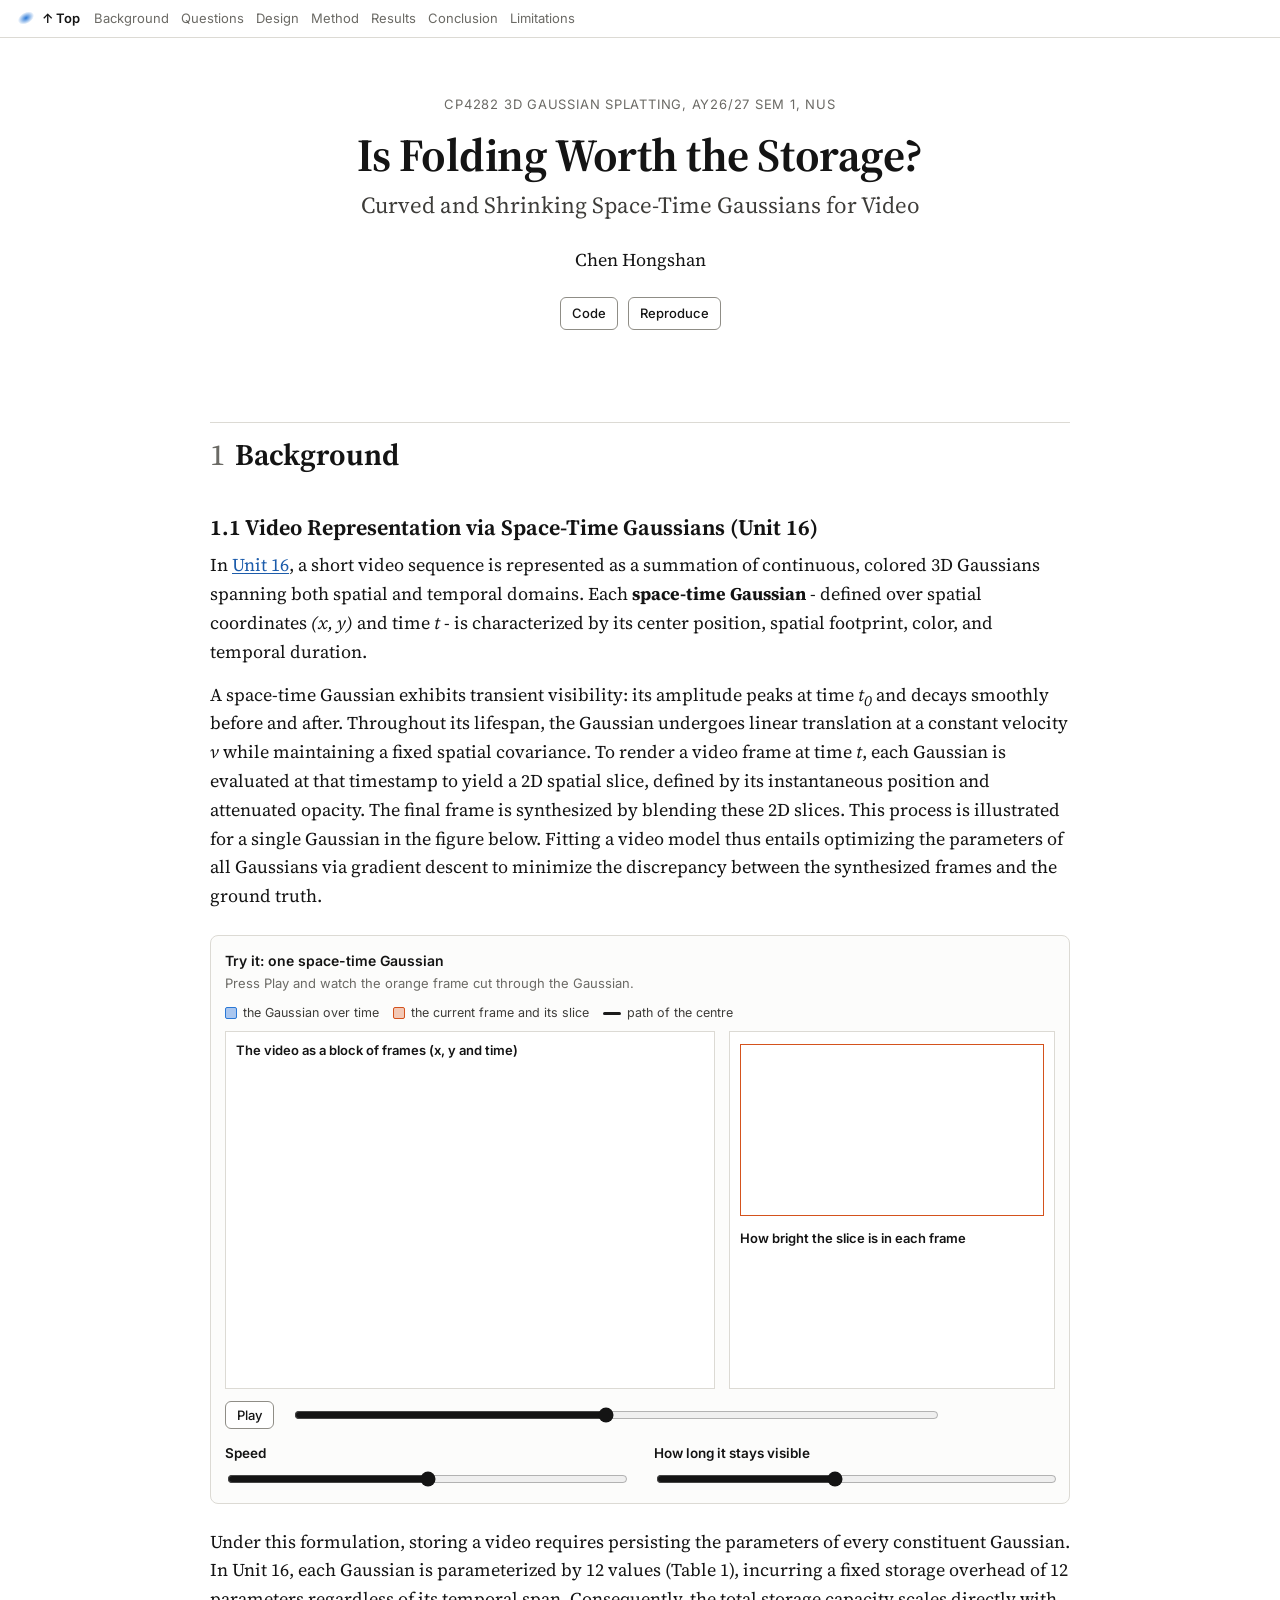
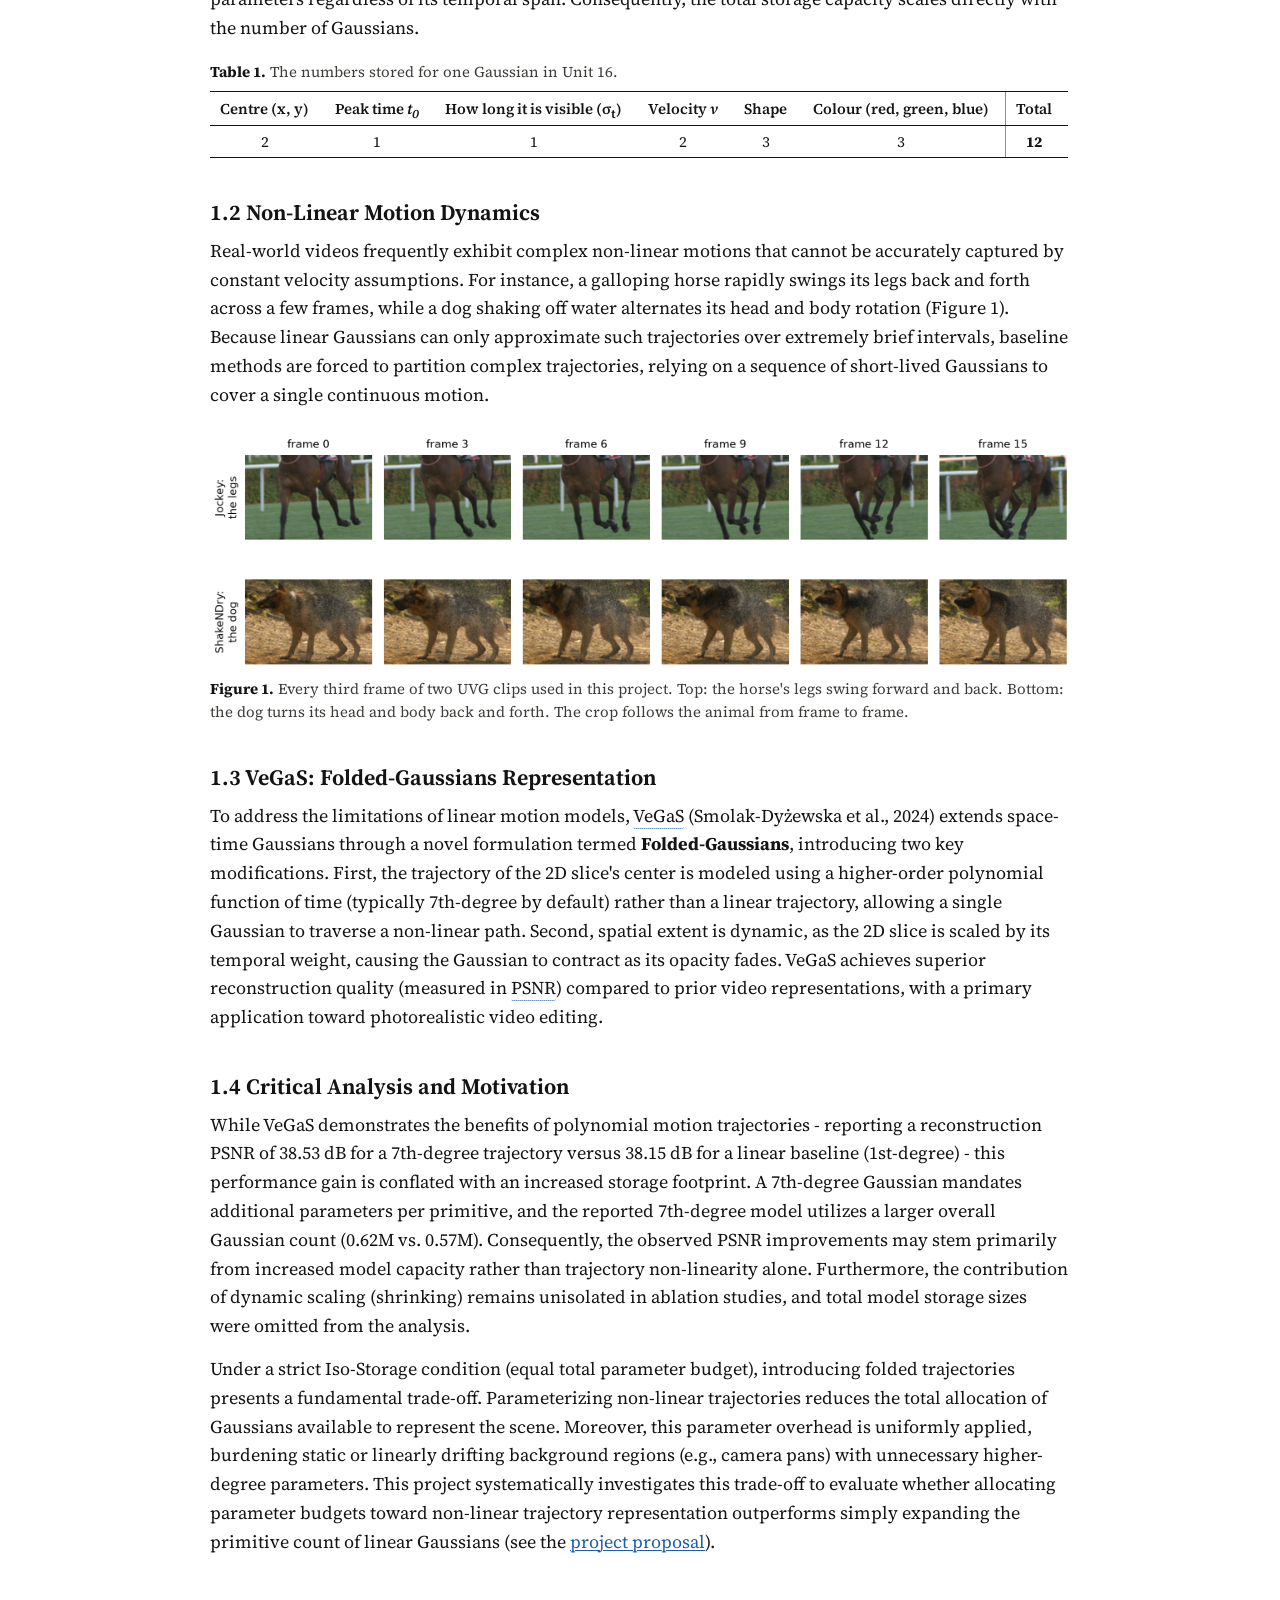
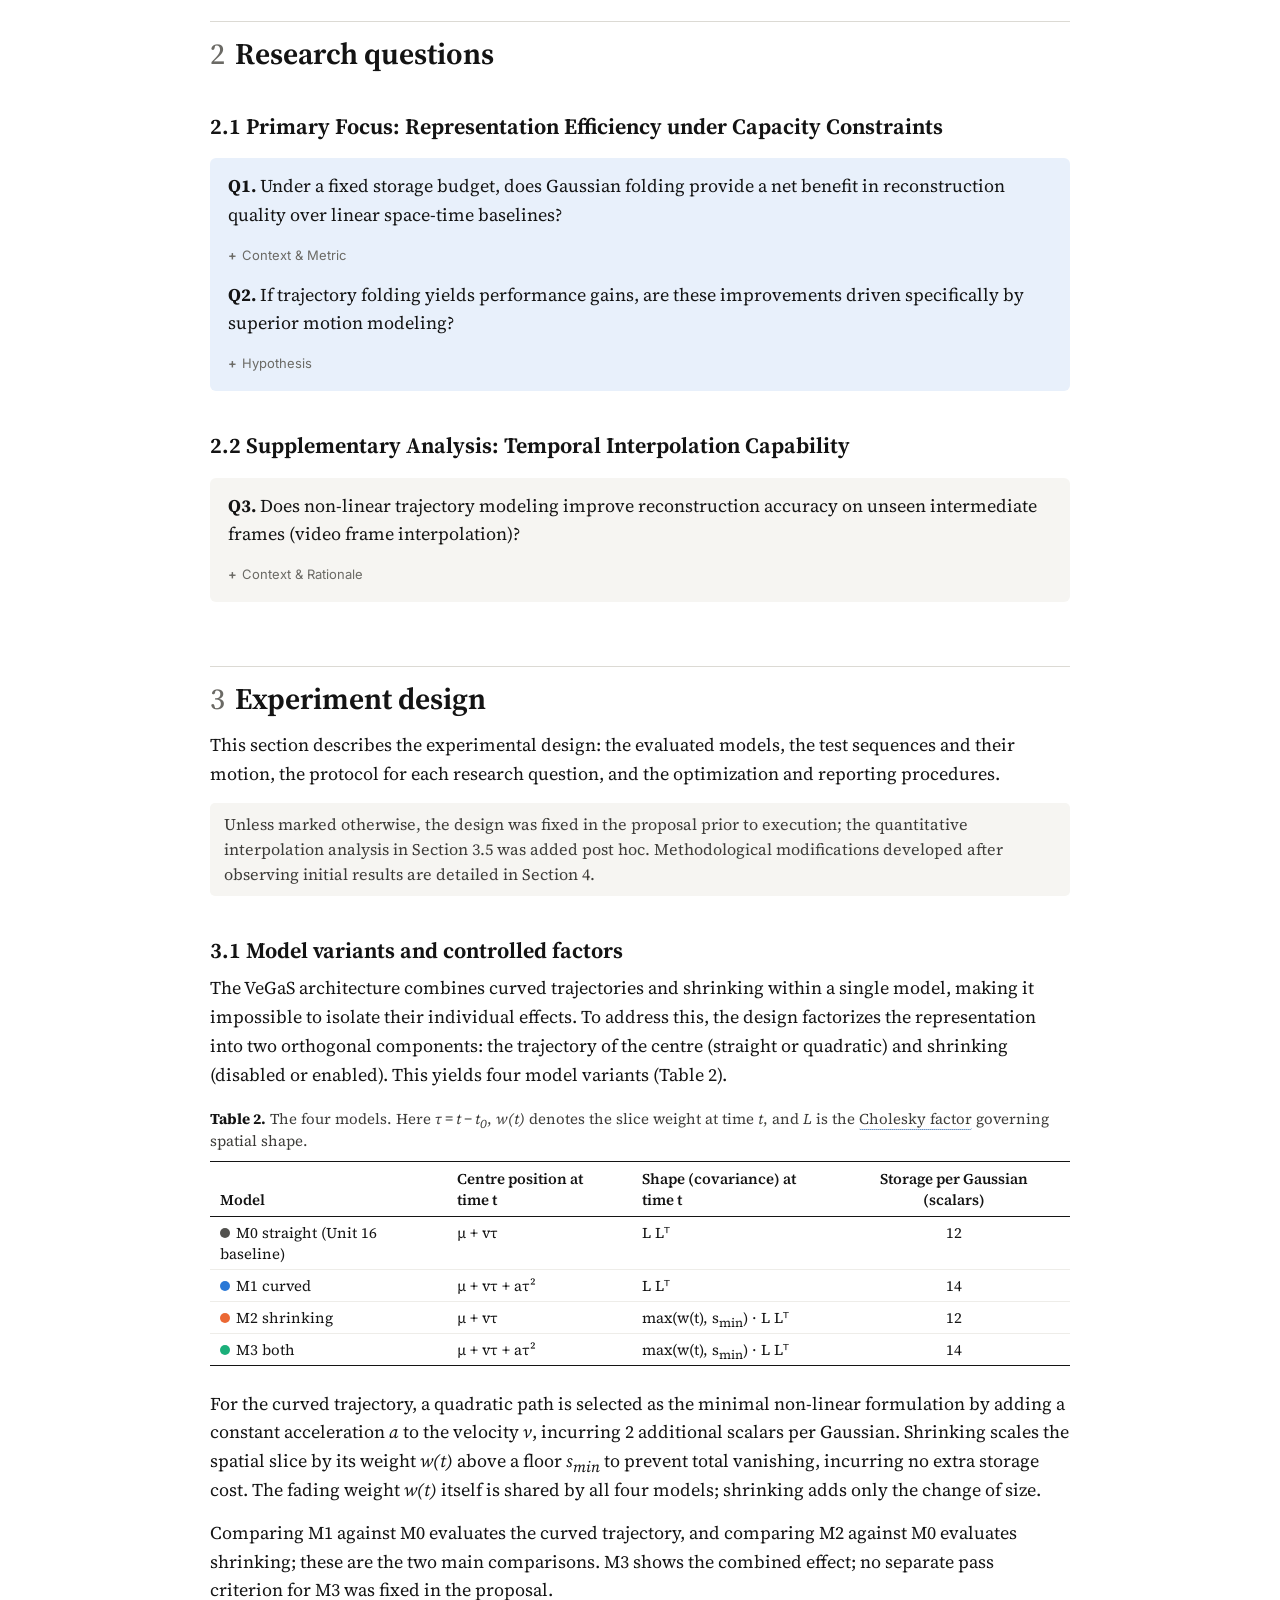
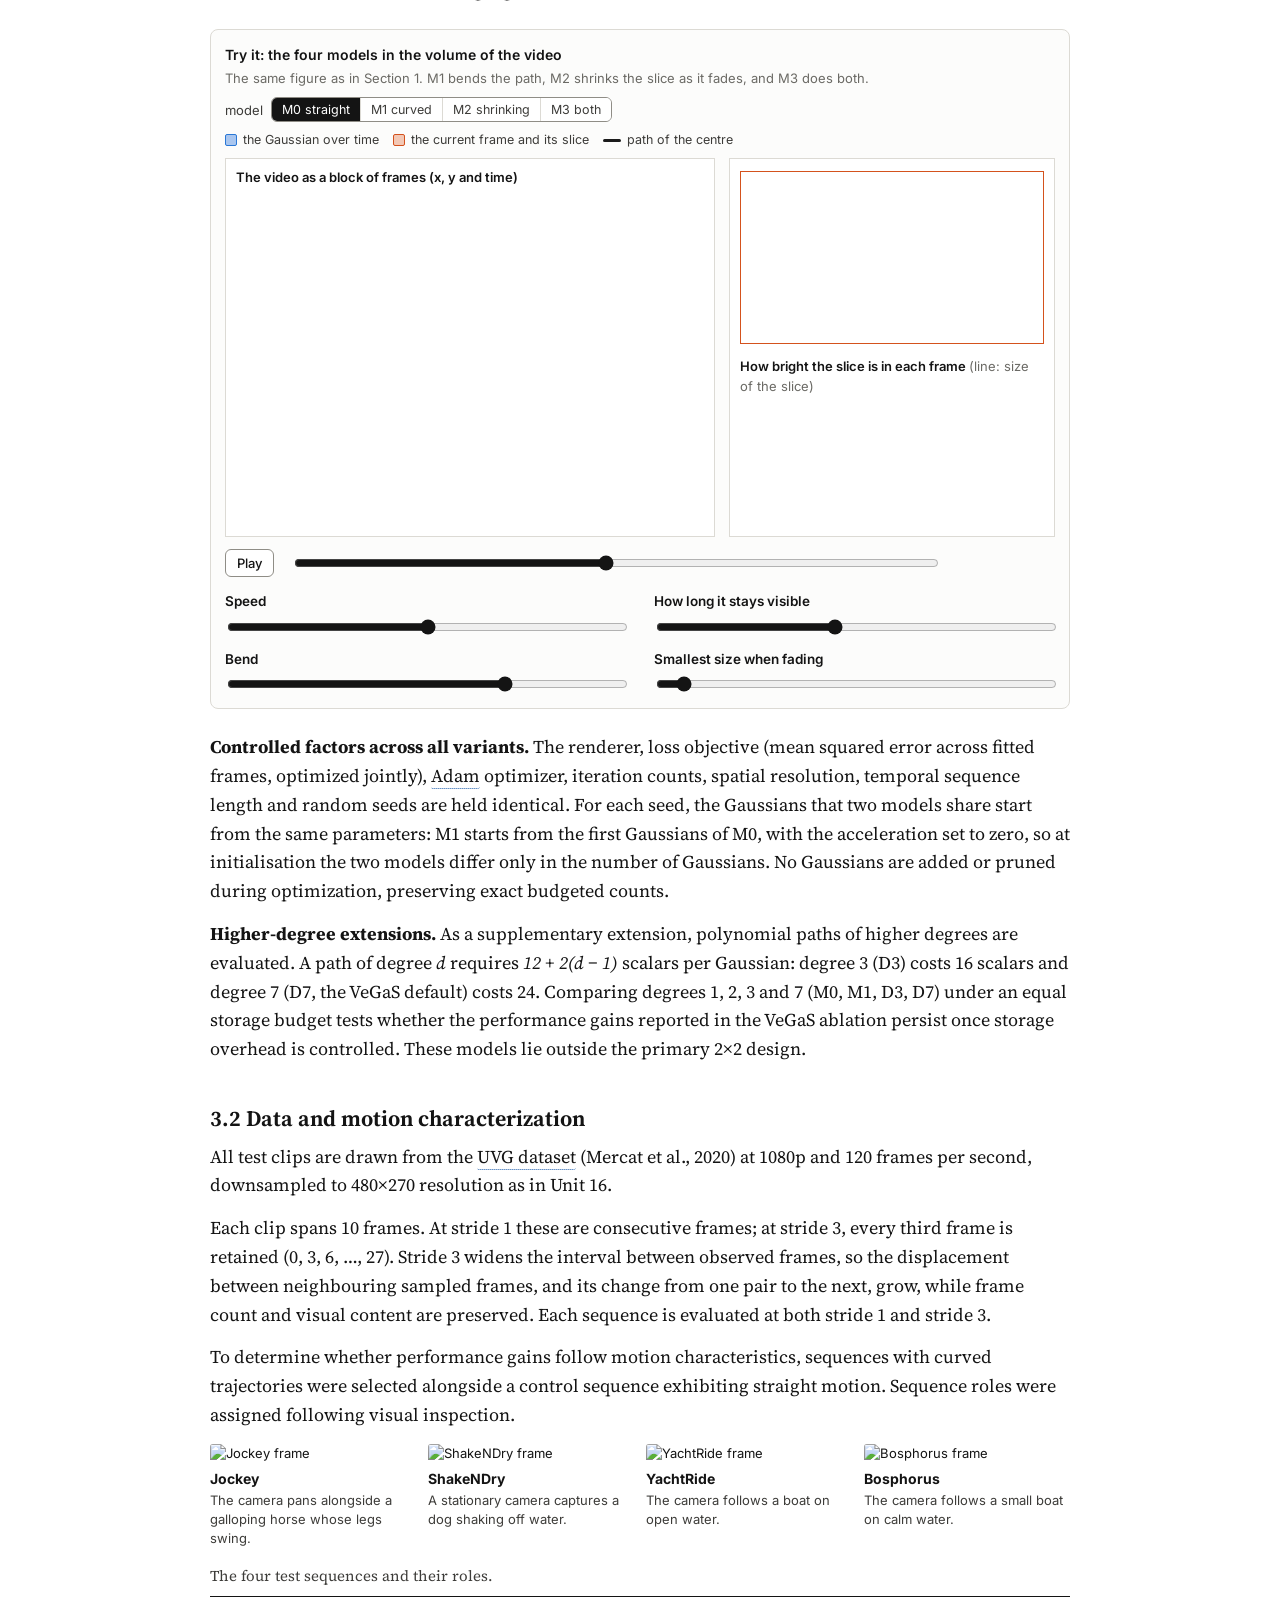
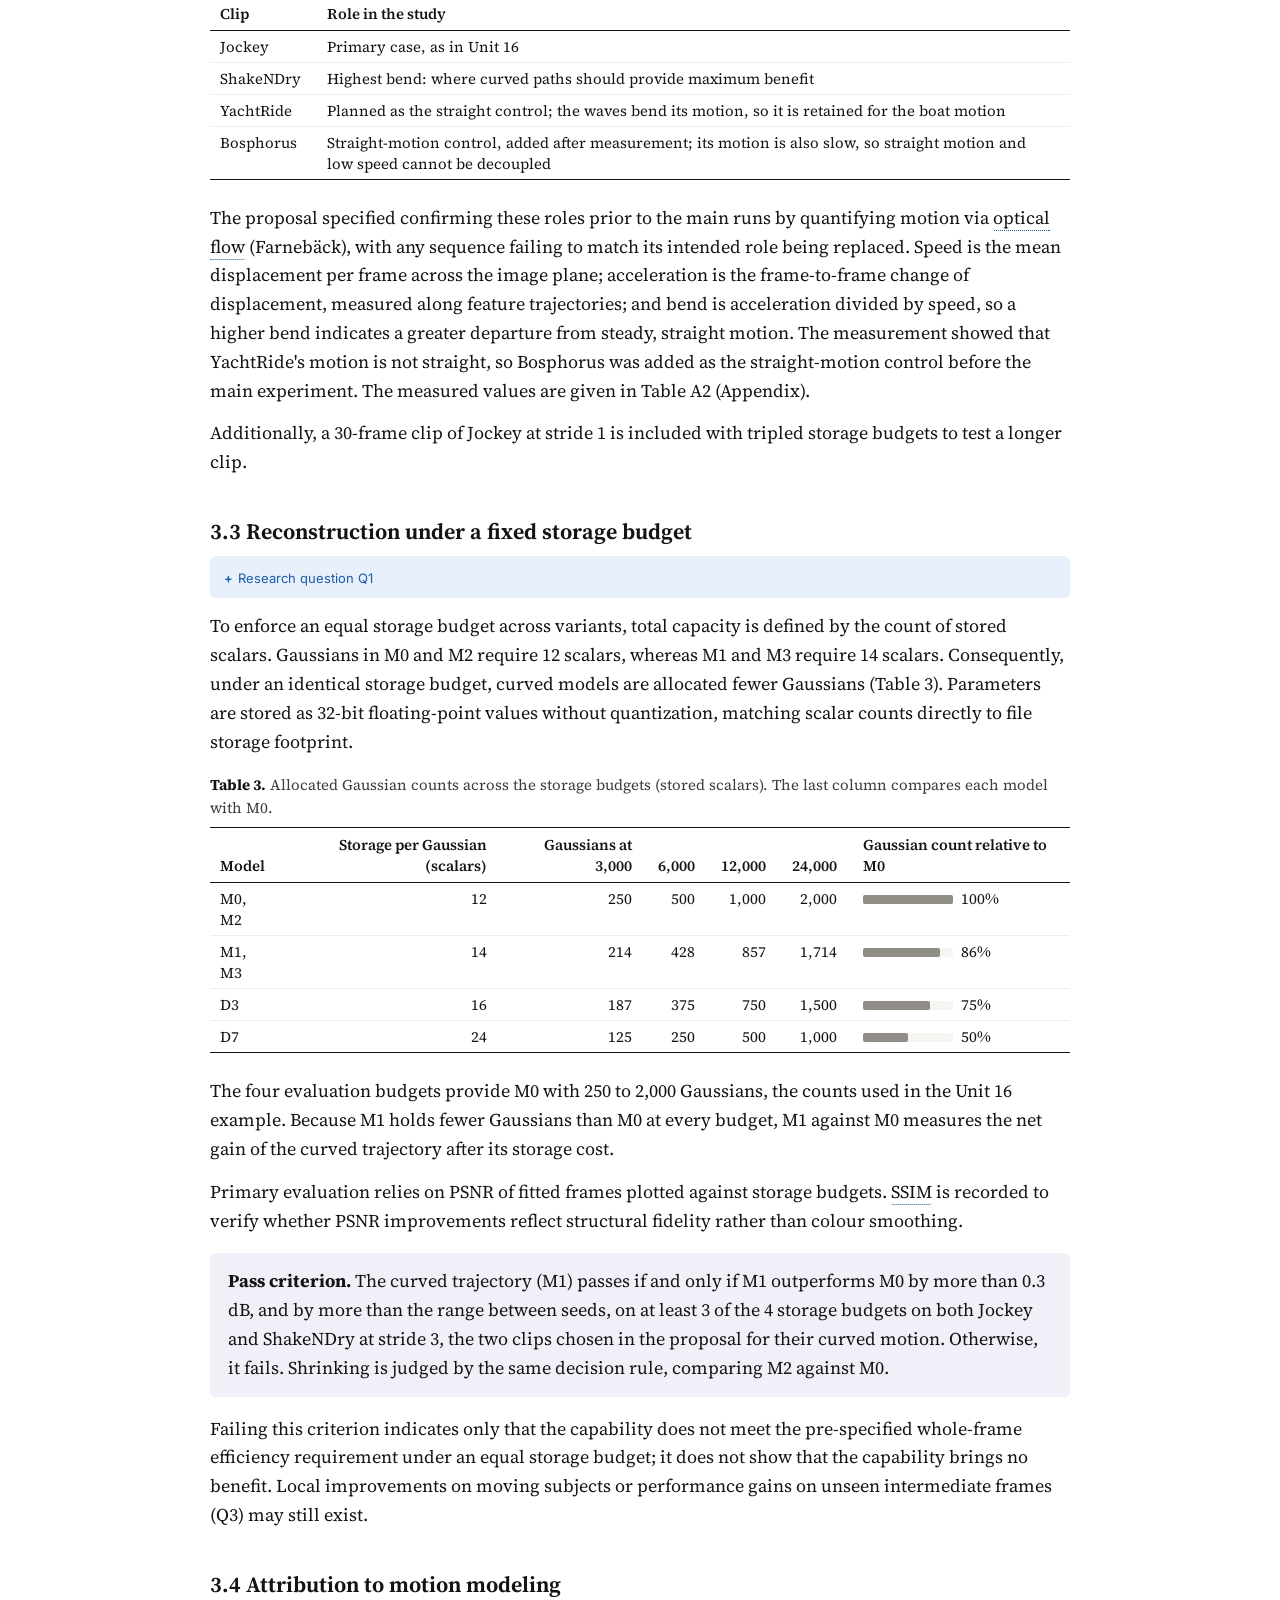
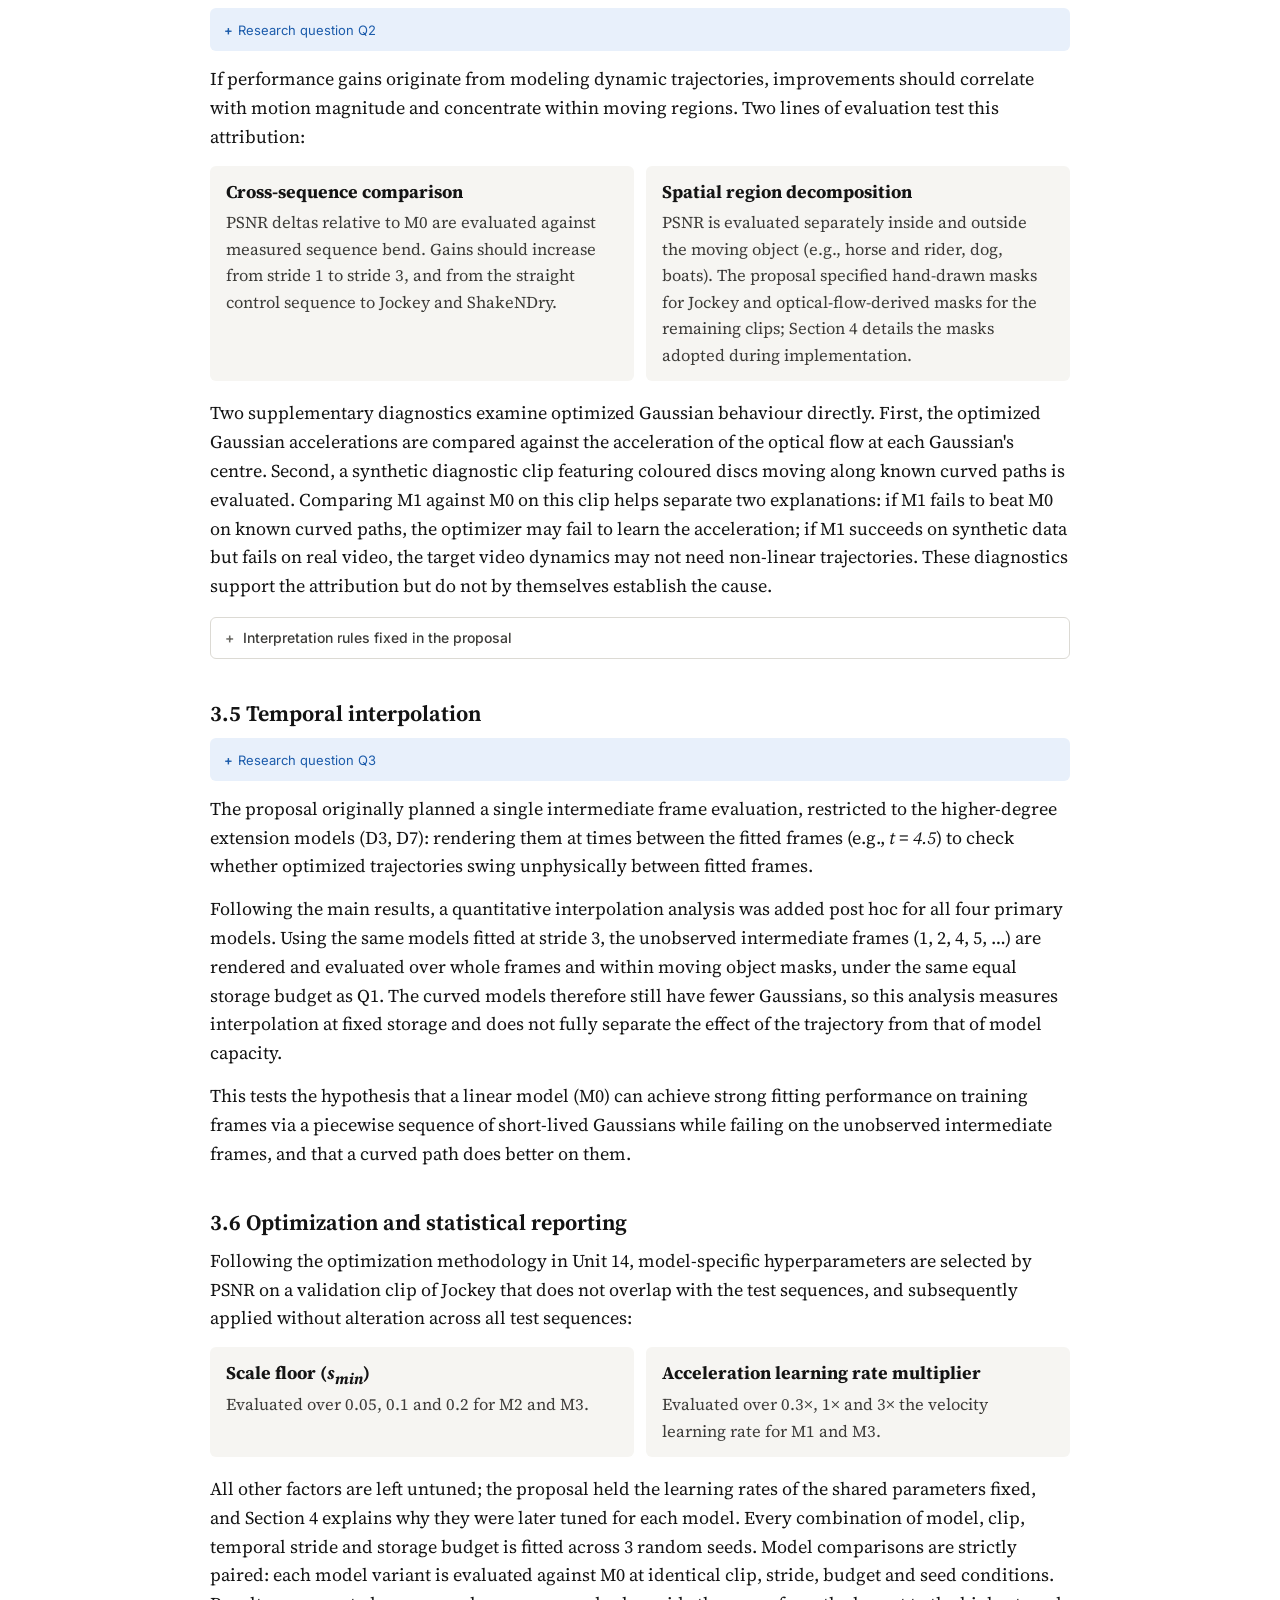
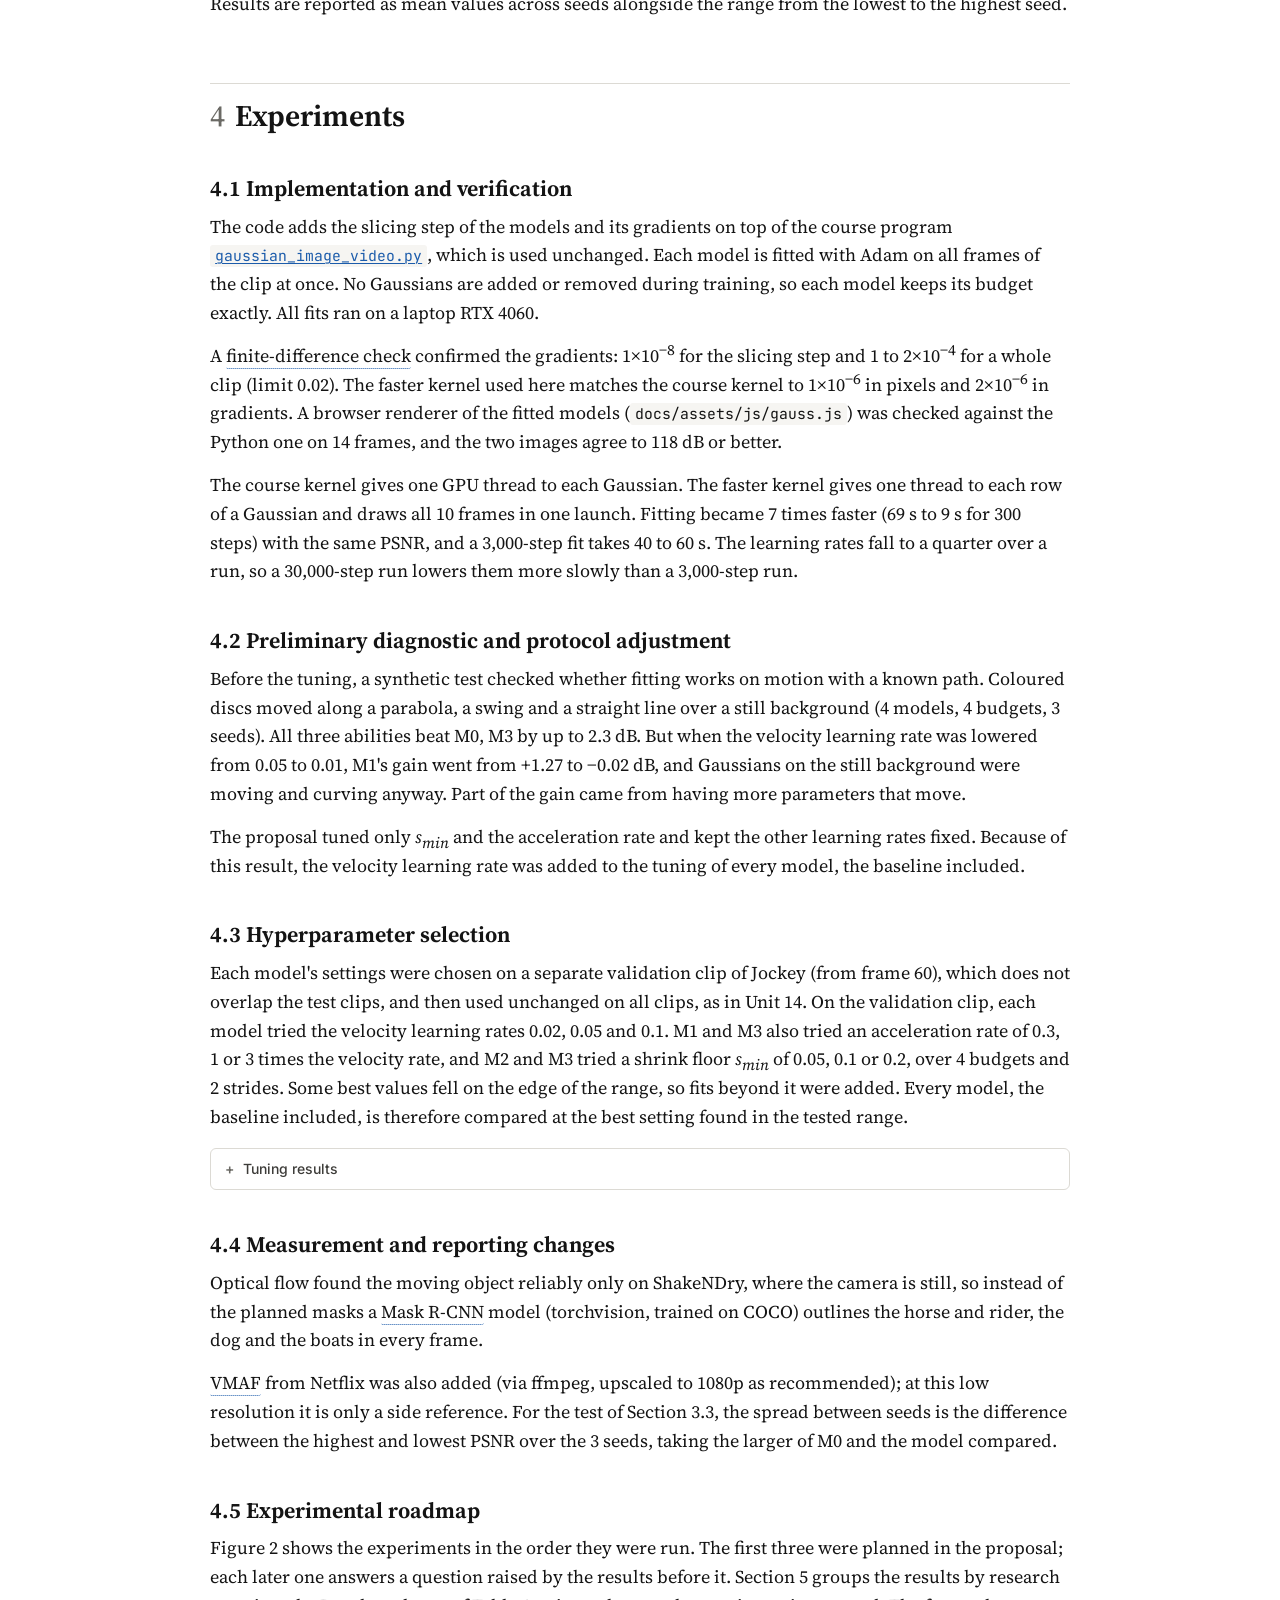
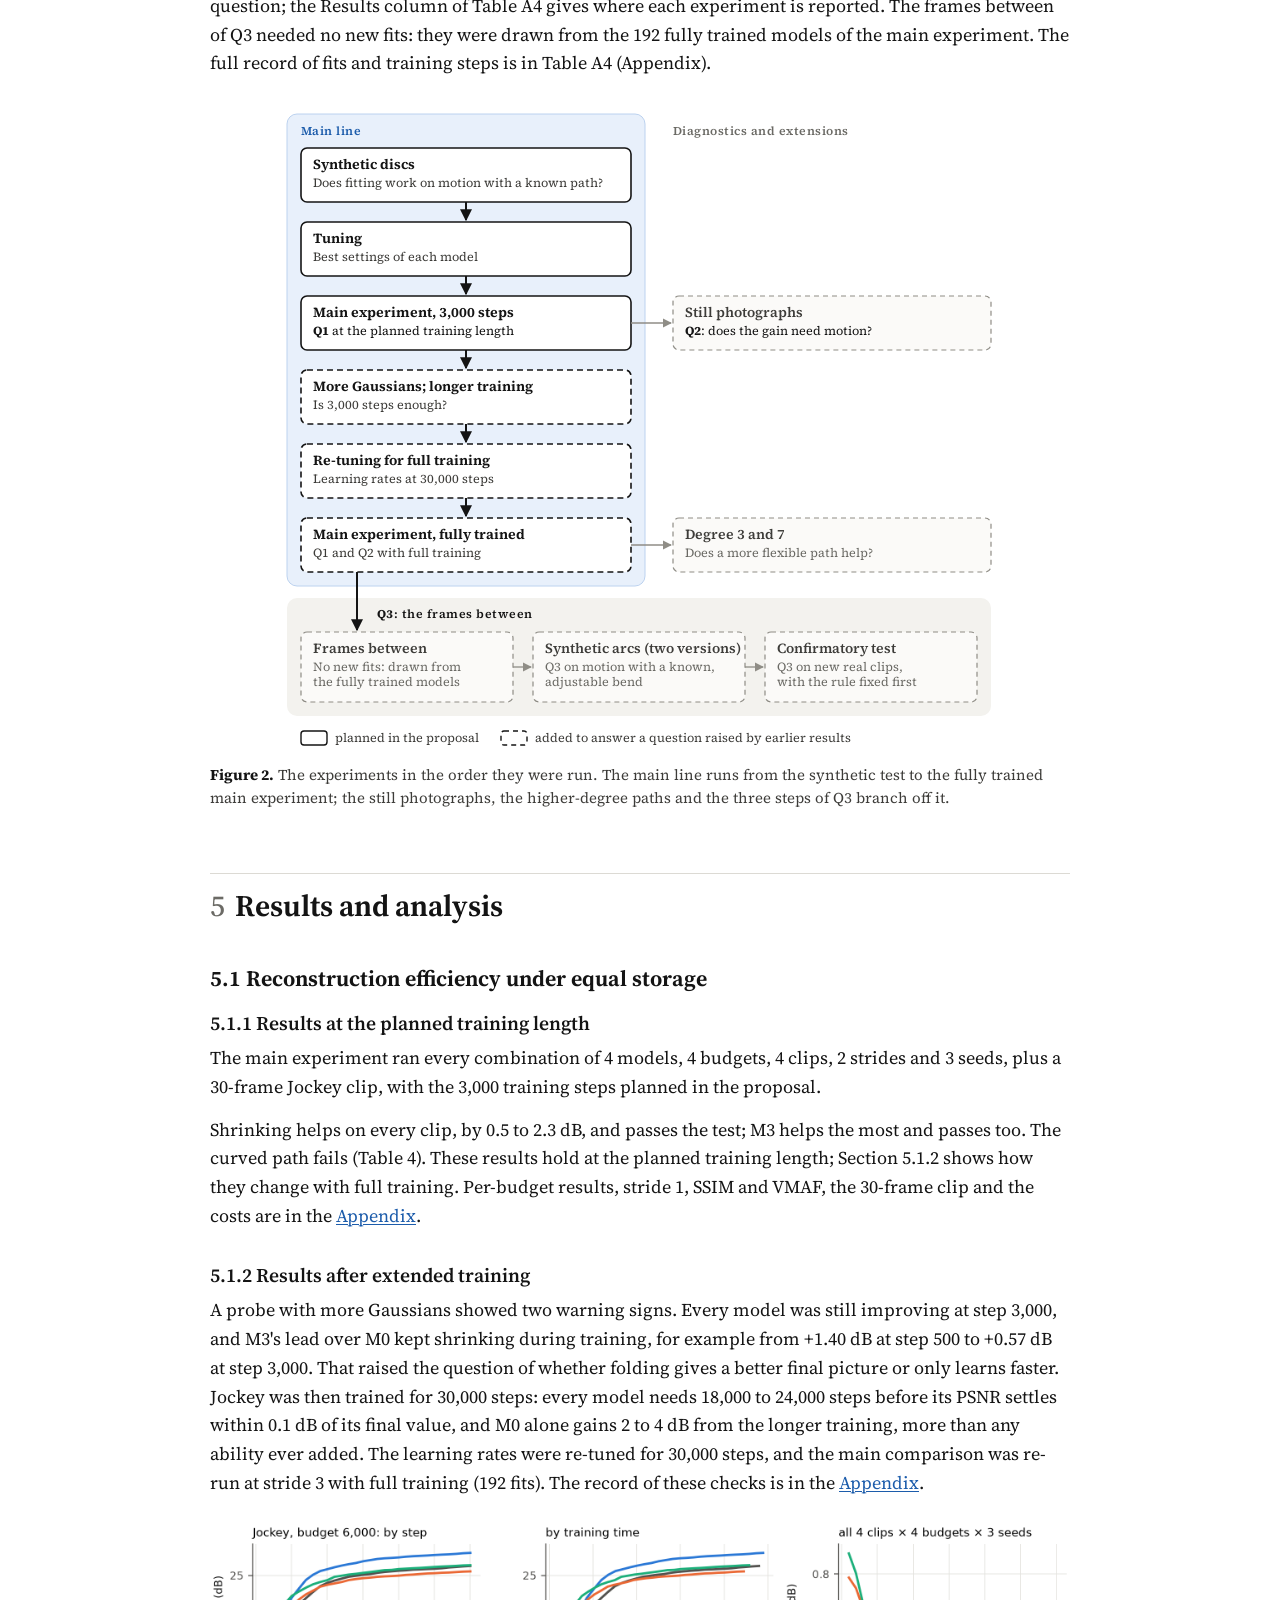
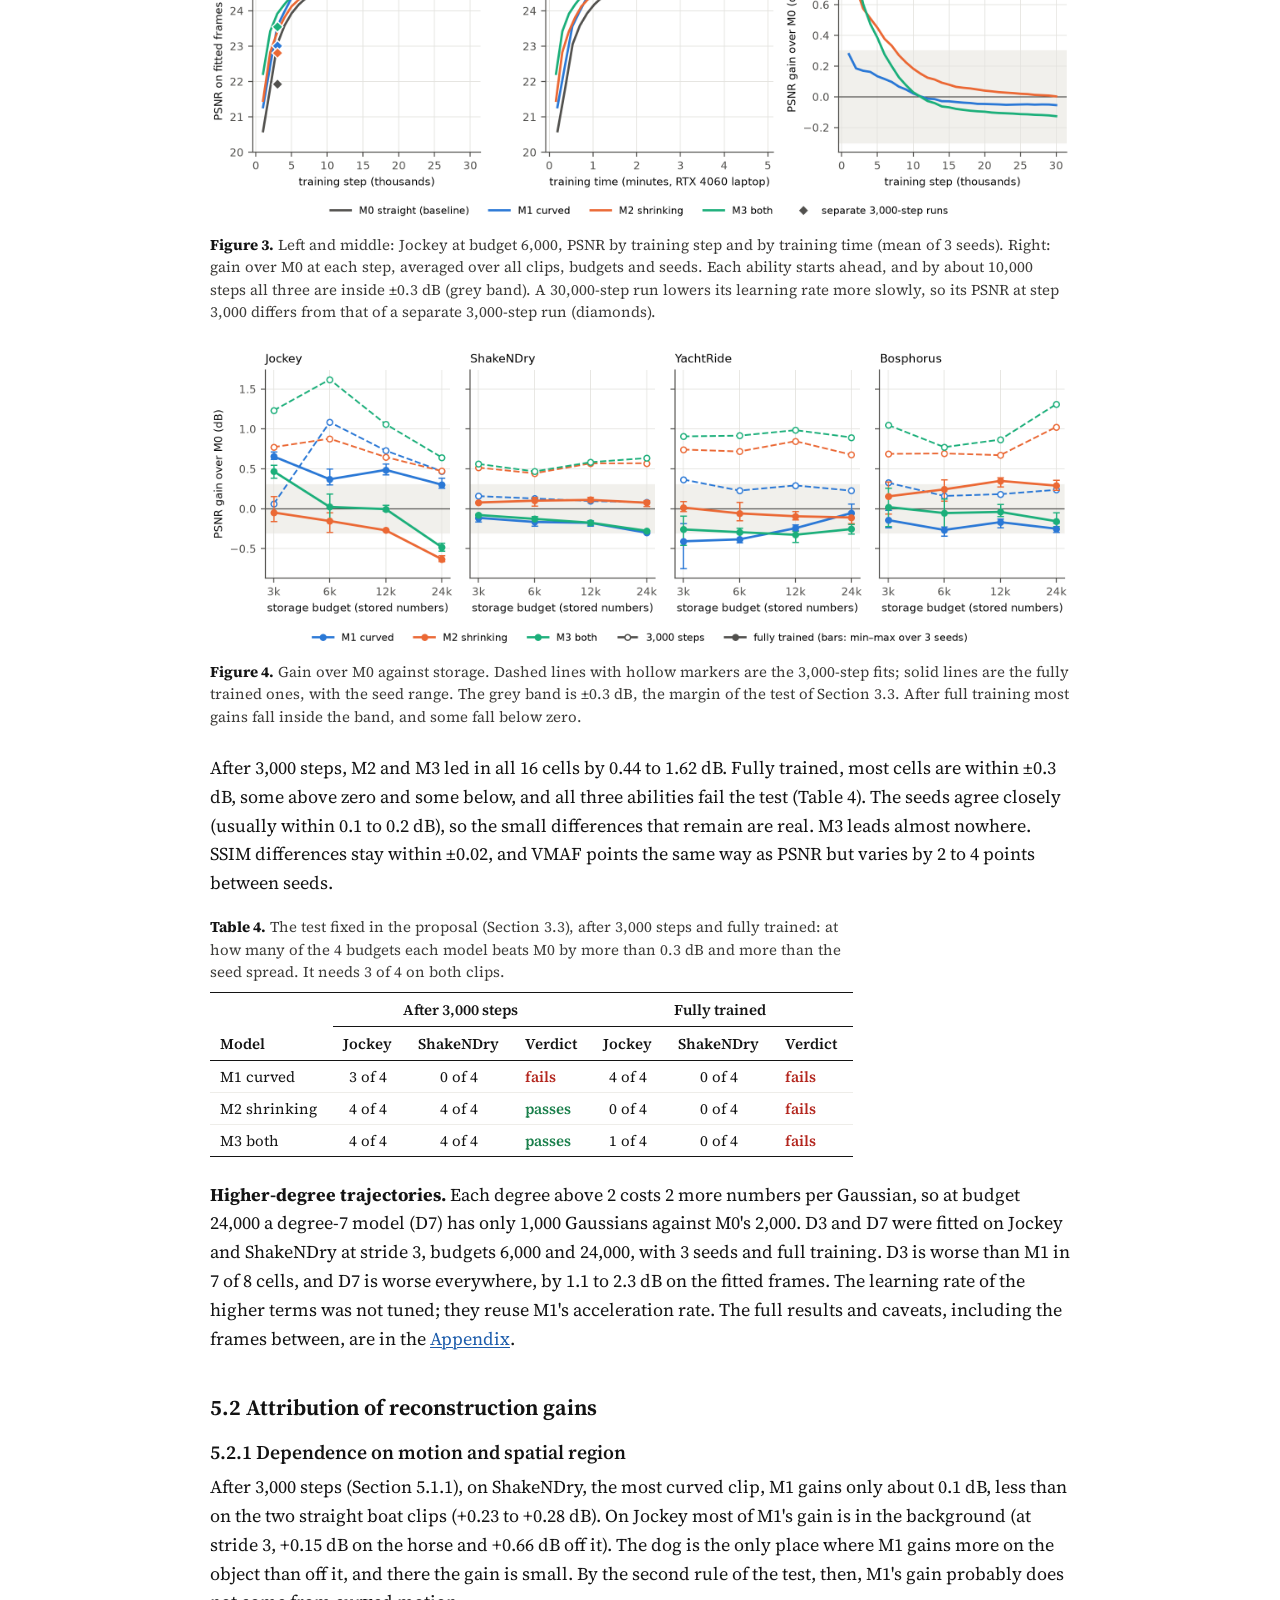
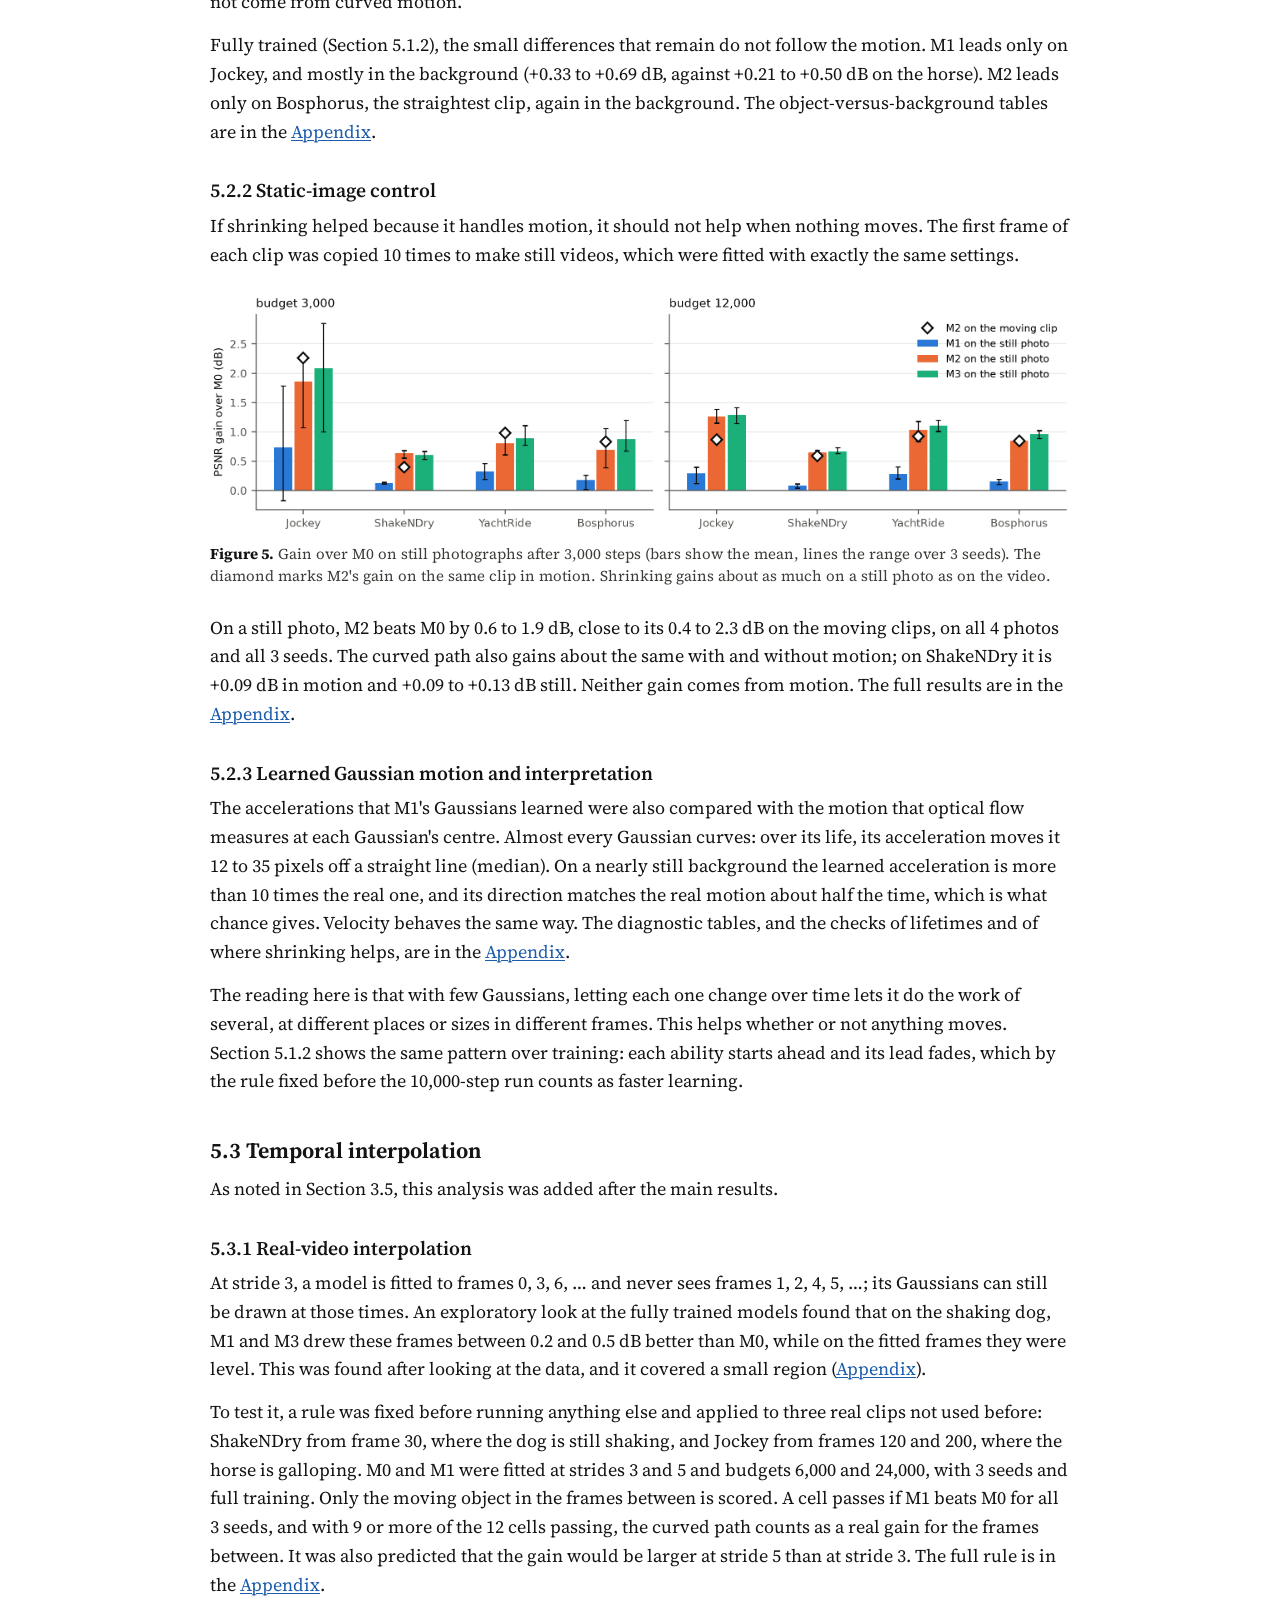
==== docs/index.html @ 3f5c0c5e "Add background color to table A6 + A11" ====
<!doctype html>
<html lang="en">
<head>
<meta charset="utf-8">
<meta name="viewport" content="width=device-width, initial-scale=1">
<title>Is Folding Worth the Storage?</title>
<meta name="description" content="Curved and shrinking space-time Gaussians for video, compared at equal storage. CP4282 project.">
<link rel="preconnect" href="https://fonts.googleapis.com">
<link rel="preconnect" href="https://fonts.gstatic.com" crossorigin>
<link href="https://fonts.googleapis.com/css2?family=Inter:wght@400;500;600&family=JetBrains+Mono&family=Source+Serif+4:ital,opsz,wght@0,8..60,400;0,8..60,600;0,8..60,650;1,8..60,400&display=swap" rel="stylesheet">
<link rel="stylesheet" href="assets/style.css?v=20261107h">
<link rel="icon" href="data:image/svg+xml,%3Csvg xmlns='http://www.w3.org/2000/svg' viewBox='0 0 32 32'%3E%3Cdefs%3E%3CradialGradient id='g'%3E%3Cstop offset='0' stop-color='%232a78d6'/%3E%3Cstop offset='1' stop-color='%232a78d6' stop-opacity='0'/%3E%3C/radialGradient%3E%3C/defs%3E%3Cellipse cx='16' cy='16' rx='14' ry='9' fill='url(%23g)' transform='rotate(-30 16 16)'/%3E%3C/svg%3E">
</head>
<body>

<div class="topbar">
  <div class="inner">
    <a class="brand" href="#top" aria-label="Back to top"><svg class="brand-icon" viewBox="0 0 32 32" aria-hidden="true"><defs><radialGradient id="brand-g"><stop offset="0" stop-color="#2a78d6"/><stop offset="1" stop-color="#2a78d6" stop-opacity="0"/></radialGradient></defs><ellipse cx="16" cy="16" rx="14" ry="9" fill="url(#brand-g)" transform="rotate(-30 16 16)"/></svg>↑ Top</a>
    <nav id="toc-top">
      <a href="#background">Background</a>
      <a href="#questions">Questions</a>
      <a href="#design">Design</a>
      <a href="#method">Method</a>
      <a href="#results">Results</a>
      <a href="#conclusion">Conclusion</a>
      <a href="#limitations">Limitations</a>
    </nav>
  </div>
</div>

<aside class="side side-left" aria-label="Contents">
  <svg class="bone" aria-hidden="true"></svg>
  <nav id="toc">
    <a href="#background"><span class="n">1</span>Background</a>
    <a href="#questions"><span class="n">2</span>Research questions</a>
    <a href="#design"><span class="n">3</span>Experiment design</a>
    <a href="#method"><span class="n">4</span>Experiments</a>
    <a href="#results"><span class="n">5</span>Results and analysis</a>
    <a href="#conclusion"><span class="n">6</span>Conclusion</a>
    <a href="#limitations"><span class="n">7</span>Limitations and AI use</a>
    <a href="#reproduce"><span class="n"></span>Appendix</a>
  </nav>
</aside>
<aside class="side side-right" aria-label="On this page">
  <div class="side-title">On this page</div>
  <nav id="otp"></nav>
  <div class="side-title side-title-2">In this section</div>
  <nav id="its"></nav>
</aside>

<main id="top">

<section class="chapter">
<header class="title">
  <div class="venue">CP4282 3D Gaussian Splatting, AY26/27 sem 1, NUS</div>
  <h1>Is Folding Worth the Storage?</h1>
  <p class="subtitle">Curved and Shrinking Space-Time Gaussians for Video</p>
  <div class="authors">Chen Hongshan</div>
  <div class="links">
    <a class="btn" href="https://github.com/ChenHongshan333/cp4282-project">Code</a>
    <a class="btn" href="#reproduce">Reproduce</a>
  </div>
</header>
</section>

<!-- ================================================================ 1 BACKGROUND -->
<section class="chapter" id="background">
<h2><span class="num">1</span>Background</h2>

<h3>1.1 Video Representation via Space-Time Gaussians (Unit 16)</h3>
<p>In <a href="https://weitsang.github.io/gaussian-splatting-notes/unit-16/">Unit 16</a>, a short video sequence is represented as a summation of continuous, colored 3D Gaussians spanning both spatial and temporal domains. Each <b>space-time Gaussian</b> - defined over spatial coordinates <span class="math">(x, y)</span> and time <span class="math">t</span> - is characterized by its center position, spatial footprint, color, and temporal duration.</p>
<p>A space-time Gaussian exhibits transient visibility: its amplitude peaks at time <span class="math">t<sub>0</sub></span> and decays smoothly before and after. Throughout its lifespan, the Gaussian undergoes linear translation at a constant velocity <span class="math">v</span> while maintaining a fixed spatial covariance. To render a video frame at time <span class="math">t</span>, each Gaussian is evaluated at that timestamp to yield a 2D spatial slice, defined by its instantaneous position and attenuated opacity. The final frame is synthesized by blending these 2D slices. This process is illustrated for a single Gaussian in the figure below. Fitting a video model thus entails optimizing the parameters of all Gaussians via gradient descent to minimize the discrepancy between the synthesized frames and the ground truth.</p>

<div class="widget w-volume" id="w-volume-m0">
  <div class="wtitle">Try it: one space-time Gaussian</div>
  <div class="whelp">Press Play and watch the orange frame cut through the Gaussian.</div>
  <div class="legend">
    <span class="key"><span class="swatch" style="background:#a9c6ef;border:1px solid #2a78d6"></span>the Gaussian over time</span>
    <span class="key"><span class="swatch" style="background:#f3c8b5;border:1px solid #d4521d"></span>the current frame and its slice</span>
    <span class="key"><span class="line" style="background:#1b1b1b"></span>path of the centre</span>
  </div>
  <div class="vol-grid">
    <div class="vol-main"><div class="vlabel">The video as a block of frames (x, y and time)</div><svg class="vol-svg" viewBox="0 0 600 300" role="img" aria-label="A space-time Gaussian in the block of frames"></svg></div>
    <div class="vol-side">
      <div class="vlabel vol-frame-label"></div>
      <canvas class="vol-slice" width="480" height="270"></canvas>
      <div class="vlabel">How bright the slice is in each frame</div>
      <svg class="vol-weight" viewBox="0 0 360 150" role="img" aria-label="How bright the slice is in each frame"></svg>
    </div>
  </div>
  <div class="controls vol-time"><button class="btn vol-play">Play</button><input type="range" class="long" data-k="frame" min="1" max="30" step="1" value="15"><output data-out="frame"></output></div>
  <div class="sliders">
    <label><span><span>Speed</span> <output data-out="speed"></output></span><input type="range" data-k="speed" min="0" max="4" step="0.1" value="2"></label>
    <label><span><span>How long it stays visible</span> <output data-out="sigma"></output></span><input type="range" data-k="sigma" min="1" max="10" step="0.5" value="5"></label>
  </div>
</div>

<p>Under this formulation, storing a video requires persisting the parameters of every constituent Gaussian. In Unit 16, each Gaussian is parameterized by 12 values (Table 1), incurring a fixed storage overhead of 12 parameters regardless of its temporal span. Consequently, the total storage capacity scales directly with the number of Gaussians.</p>
<div class="table-wrap" data-short="Numbers per Gaussian">
<table class="across">
<caption><b>Table 1.</b> The numbers stored for one Gaussian in Unit 16.</caption>
<thead><tr><th>Centre (x, y)</th><th>Peak time <span class="math">t<sub>0</sub></span></th><th>How long it is visible (σ<sub>t</sub>)</th><th>Velocity <span class="math">v</span></th><th>Shape</th><th>Colour (red, green, blue)</th><th>Total</th></tr></thead>
<tbody>
<tr><td>2</td><td>1</td><td>1</td><td>2</td><td>3</td><td>3</td><td><b>12</b></td></tr>
</tbody>
</table>
</div>

<h3>1.2 Non-Linear Motion Dynamics</h3>
<p>Real-world videos frequently exhibit complex non-linear motions that cannot be accurately captured by constant velocity assumptions. For instance, a galloping horse rapidly swings its legs back and forth across a few frames, while a dog shaking off water alternates its head and body rotation (Figure 1). Because linear Gaussians can only approximate such trajectories over extremely brief intervals, baseline methods are forced to partition complex trajectories, relying on a sequence of short-lived Gaussians to cover a single continuous motion.</p>
<figure data-short="Horse legs and shaking dog">
  <img src="figures/motion.png" alt="The legs of a galloping horse and a shaking dog over six frames">
  <figcaption><b>Figure 1.</b> Every third frame of two UVG clips used in this project. Top: the horse's legs swing forward and back. Bottom: the dog turns its head and body back and forth. The crop follows the animal from frame to frame.</figcaption>
</figure>

<h3>1.3 VeGaS: Folded-Gaussians Representation</h3>
<p>To address the limitations of linear motion models, <span class="term" data-term="vegas" tabindex="0" role="button" aria-expanded="false">VeGaS</span> (Smolak-Dyżewska et al., 2024) extends space-time Gaussians through a novel formulation termed <b>Folded-Gaussians</b>, introducing two key modifications. First, the trajectory of the 2D slice's center is modeled using a higher-order polynomial function of time (typically 7th-degree by default) rather than a linear trajectory, allowing a single Gaussian to traverse a non-linear path. Second, spatial extent is dynamic, as the 2D slice is scaled by its temporal weight, causing the Gaussian to contract as its opacity fades. VeGaS achieves superior reconstruction quality (measured in <span class="term" data-term="psnr" tabindex="0" role="button" aria-expanded="false">PSNR</span>) compared to prior video representations, with a primary application toward photorealistic video editing.</p>

<h3>1.4 Critical Analysis and Motivation</h3>
<p>While VeGaS demonstrates the benefits of polynomial motion trajectories - reporting a reconstruction PSNR of 38.53 dB for a 7th-degree trajectory versus 38.15 dB for a linear baseline (1st-degree) - this performance gain is conflated with an increased storage footprint. A 7th-degree Gaussian mandates additional parameters per primitive, and the reported 7th-degree model utilizes a larger overall Gaussian count (0.62M vs. 0.57M). Consequently, the observed PSNR improvements may stem primarily from increased model capacity rather than trajectory non-linearity alone. Furthermore, the contribution of dynamic scaling (shrinking) remains unisolated in ablation studies, and total model storage sizes were omitted from the analysis.</p>
<p>Under a strict Iso-Storage condition (equal total parameter budget), introducing folded trajectories presents a fundamental trade-off. Parameterizing non-linear trajectories reduces the total allocation of Gaussians available to represent the scene. Moreover, this parameter overhead is uniformly applied, burdening static or linearly drifting background regions (e.g., camera pans) with unnecessary higher-degree parameters. This project systematically investigates this trade-off to evaluate whether allocating parameter budgets toward non-linear trajectory representation outperforms simply expanding the primitive count of linear Gaussians (see the <a href="assets/CP4282_project_proposal_hongshan.pdf">project proposal</a>).</p>
</section>

<!-- ================================================================ 2 QUESTIONS -->
<section class="chapter" id="questions">
<h2><span class="num">2</span>Research questions</h2>
<h3>2.1 Primary Focus: Representation Efficiency under Capacity Constraints</h3>
<div class="callout finding">
<p><b>Q1.</b> Under a fixed storage budget, does Gaussian folding provide a net benefit in reconstruction quality over linear space-time baselines?</p>
<details class="why"><summary>Context &amp; Metric</summary><p>Treating fitted Gaussians as a compact scene representation, each model is evaluated by its reconstruction PSNR on training frames under an identical total parameter/storage footprint. This explicitly tests whether parameterizing dynamic trajectories (curved paths, dynamic temporal scaling, or both) outweighs the loss of spatial resolution caused by reducing the total primitive count.</p></details>
<p><b>Q2.</b> If trajectory folding yields performance gains, are these improvements driven specifically by superior motion modeling?</p>
<details class="why"><summary>Hypothesis</summary><p>If gains stem from faithful physical trajectory modeling rather than generic capacity allocation, the PSNR advantage should scale with scene motion magnitude (higher velocity and curvature) and concentrate overwhelmingly within dynamic foreground regions rather than static/linearly drifting backgrounds.</p></details>
</div>
<h3>2.2 Supplementary Analysis: Temporal Interpolation Capability</h3>
<div class="callout">
<p><b>Q3.</b> Does non-linear trajectory modeling improve reconstruction accuracy on unseen intermediate frames (video frame interpolation)?</p>
<details class="why"><summary>Context &amp; Rationale</summary><p>When trained on temporally sub-sampled frames (e.g., at a stride of 3: frames <span class="math">0, 3, 6, …</span>), a linear baseline may approximate complex curves on the training frames with a sequence of short-lived Gaussians. If so, it should draw the unobserved intermediate timestamps (<span class="math">1, 2, 4, 5, …</span>) poorly, while a model that has captured the motion should not. These frames are scored with the same models and the same storage as in Q1, so a gain here is direct evidence on whether folded models capture the underlying motion dynamics (informing Q2).</p></details>
</div>
</section>

<!-- ================================================================ 3 DESIGN -->
<section class="chapter" id="design">
<h2><span class="num">3</span>Experiment design</h2>
<p>This section describes the experimental design: the evaluated models, the test sequences and their motion, the protocol for each research question, and the optimization and reporting procedures.</p>
<p class="note">Unless marked otherwise, the design was fixed in the proposal prior to execution; the quantitative interpolation analysis in Section 3.5 was added post hoc. Methodological modifications developed after observing initial results are detailed in Section 4.</p>

<h3>3.1 Model variants and controlled factors</h3>
<p>The VeGaS architecture combines curved trajectories and shrinking within a single model, making it impossible to isolate their individual effects. To address this, the design factorizes the representation into two orthogonal components: the trajectory of the centre (straight or quadratic) and shrinking (disabled or enabled). This yields four model variants (Table 2).</p>
<div class="table-wrap" data-short="The four models">
<table class="mid-num">
<caption><b>Table 2.</b> The four models. Here <span class="math">τ = t − t<sub>0</sub></span>, <span class="math">w(t)</span> denotes the slice weight at time <span class="math">t</span>, and <span class="math">L</span> is the <span class="term" data-term="cholesky" tabindex="0" role="button" aria-expanded="false">Cholesky factor</span> governing spatial shape.</caption>
<thead><tr><th>Model</th><th>Centre position at time t</th><th>Shape (covariance) at time t</th><th class="num">Storage per Gaussian (scalars)</th></tr></thead>
<tbody>
<tr><td><span class="chip" style="background:var(--m0)"></span>M0 straight (Unit 16 baseline)</td><td>μ + vτ</td><td>L Lᵀ</td><td class="num">12</td></tr>
<tr><td><span class="chip" style="background:var(--m1)"></span>M1 curved</td><td>μ + vτ + aτ²</td><td>L Lᵀ</td><td class="num">14</td></tr>
<tr><td><span class="chip" style="background:var(--m2)"></span>M2 shrinking</td><td>μ + vτ</td><td>max(w(t), s<sub>min</sub>) · L Lᵀ</td><td class="num">12</td></tr>
<tr><td><span class="chip" style="background:var(--m3)"></span>M3 both</td><td>μ + vτ + aτ²</td><td>max(w(t), s<sub>min</sub>) · L Lᵀ</td><td class="num">14</td></tr>
</tbody>
</table>
</div>
<p>For the curved trajectory, a quadratic path is selected as the minimal non-linear formulation by adding a constant acceleration <span class="math">a</span> to the velocity <span class="math">v</span>, incurring 2 additional scalars per Gaussian. Shrinking scales the spatial slice by its weight <span class="math">w(t)</span> above a floor <span class="math">s<sub>min</sub></span> to prevent total vanishing, incurring no extra storage cost. The fading weight <span class="math">w(t)</span> itself is shared by all four models; shrinking adds only the change of size.</p>
<p>Comparing M1 against M0 evaluates the curved trajectory, and comparing M2 against M0 evaluates shrinking; these are the two main comparisons. M3 shows the combined effect; no separate pass criterion for M3 was fixed in the proposal.</p>

<div class="widget w-volume" id="w-volume-models">
  <div class="wtitle">Try it: the four models in the volume of the video</div>
  <div class="whelp">The same figure as in Section 1. M1 bends the path, M2 shrinks the slice as it fades, and M3 does both.</div>
  <div class="controls"><div class="control"><span class="clabel">model</span><div class="seg vol-model"><button data-v="M0" aria-pressed="true">M0 straight</button><button data-v="M1" aria-pressed="false">M1 curved</button><button data-v="M2" aria-pressed="false">M2 shrinking</button><button data-v="M3" aria-pressed="false">M3 both</button></div></div></div>
  <div class="legend">
    <span class="key"><span class="swatch" style="background:#a9c6ef;border:1px solid #2a78d6"></span>the Gaussian over time</span>
    <span class="key"><span class="swatch" style="background:#f3c8b5;border:1px solid #d4521d"></span>the current frame and its slice</span>
    <span class="key"><span class="line" style="background:#1b1b1b"></span>path of the centre</span>
  </div>
  <div class="vol-grid">
    <div class="vol-main"><div class="vlabel">The video as a block of frames (x, y and time)</div><svg class="vol-svg" viewBox="0 0 600 300" role="img" aria-label="A space-time Gaussian of the chosen model in the block of frames"></svg></div>
    <div class="vol-side">
      <div class="vlabel vol-frame-label"></div>
      <canvas class="vol-slice" width="480" height="270"></canvas>
      <div class="vlabel">How bright the slice is in each frame <span class="vol-weight-key" style="font-weight:400;color:var(--muted)">(line: size of the slice)</span></div>
      <svg class="vol-weight" viewBox="0 0 360 150" role="img" aria-label="How bright the slice is in each frame"></svg>
    </div>
  </div>
  <div class="controls vol-time"><button class="btn vol-play">Play</button><input type="range" class="long" data-k="frame" min="1" max="30" step="1" value="15"><output data-out="frame"></output></div>
  <div class="sliders">
    <label><span><span>Speed</span> <output data-out="speed"></output></span><input type="range" data-k="speed" min="0" max="4" step="0.1" value="2"></label>
    <label><span><span>How long it stays visible</span> <output data-out="sigma"></output></span><input type="range" data-k="sigma" min="1" max="10" step="0.5" value="5"></label>
    <label><span><span>Bend</span> <output data-out="bend"></output></span><input type="range" data-k="bend" min="0" max="0.4" step="0.01" value="0.28"></label>
    <label><span><span>Smallest size when fading</span> <output data-out="smin"></output></span><input type="range" data-k="smin" min="0.05" max="1" step="0.05" value="0.1"></label>
  </div>
</div>

<p><b>Controlled factors across all variants.</b> The renderer, loss objective (mean squared error across fitted frames, optimized jointly), <span class="term" data-term="adam" tabindex="0" role="button" aria-expanded="false">Adam</span> optimizer, iteration counts, spatial resolution, temporal sequence length and random seeds are held identical. For each seed, the Gaussians that two models share start from the same parameters: M1 starts from the first Gaussians of M0, with the acceleration set to zero, so at initialisation the two models differ only in the number of Gaussians. No Gaussians are added or pruned during optimization, preserving exact budgeted counts.</p>
<p><b>Higher-degree extensions.</b> As a supplementary extension, polynomial paths of higher degrees are evaluated. A path of degree <span class="math">d</span> requires <span class="math">12 + 2(d − 1)</span> scalars per Gaussian: degree 3 (D3) costs 16 scalars and degree 7 (D7, the VeGaS default) costs 24. Comparing degrees 1, 2, 3 and 7 (M0, M1, D3, D7) under an equal storage budget tests whether the performance gains reported in the VeGaS ablation persist once storage overhead is controlled. These models lie outside the primary 2×2 design.</p>

<h3>3.2 Data and motion characterization</h3>
<p>All test clips are drawn from the <span class="term" data-term="uvg" tabindex="0" role="button" aria-expanded="false">UVG dataset</span> (Mercat et al., 2020) at 1080p and 120 frames per second, downsampled to 480×270 resolution as in Unit 16.</p>
<p>Each clip spans 10 frames. At stride 1 these are consecutive frames; at stride 3, every third frame is retained (0, 3, 6, …, 27). Stride 3 widens the interval between observed frames, so the displacement between neighbouring sampled frames, and its change from one pair to the next, grow, while frame count and visual content are preserved. Each sequence is evaluated at both stride 1 and stride 3.</p>
<p>To determine whether performance gains follow motion characteristics, sequences with curved trajectories were selected alongside a control sequence exhibiting straight motion. Sequence roles were assigned following visual inspection.</p>
<div class="cards">
  <div class="card"><img src="data/frames/Jockey_k0/0012.webp" alt="Jockey frame" loading="lazy"><b>Jockey</b><span>The camera pans alongside a galloping horse whose legs swing.</span></div>
  <div class="card"><img src="data/frames/ShakeNDry_k0/0012.webp" alt="ShakeNDry frame" loading="lazy"><b>ShakeNDry</b><span>A stationary camera captures a dog shaking off water.</span></div>
  <div class="card"><img src="data/frames/YachtRide_k0/0012.webp" alt="YachtRide frame" loading="lazy"><b>YachtRide</b><span>The camera follows a boat on open water.</span></div>
  <div class="card"><img src="data/frames/Bosphorus_k0/0012.webp" alt="Bosphorus frame" loading="lazy"><b>Bosphorus</b><span>The camera follows a small boat on calm water.</span></div>
</div>
<div class="table-wrap">
<table>
<caption>The four test sequences and their roles.</caption>
<thead><tr><th>Clip</th><th>Role in the study</th></tr></thead>
<tbody>
<tr><td>Jockey</td><td>Primary case, as in Unit 16</td></tr>
<tr><td>ShakeNDry</td><td>Highest bend: where curved paths should provide maximum benefit</td></tr>
<tr><td>YachtRide</td><td>Planned as the straight control; the waves bend its motion, so it is retained for the boat motion</td></tr>
<tr><td>Bosphorus</td><td>Straight-motion control, added after measurement; its motion is also slow, so straight motion and low speed cannot be decoupled</td></tr>
</tbody>
</table>
</div>
<p>The proposal specified confirming these roles prior to the main runs by quantifying motion via <span class="term" data-term="flow" tabindex="0" role="button" aria-expanded="false">optical flow</span> (Farnebäck), with any sequence failing to match its intended role being replaced. Speed is the mean displacement per frame across the image plane; acceleration is the frame-to-frame change of displacement, measured along feature trajectories; and bend is acceleration divided by speed, so a higher bend indicates a greater departure from steady, straight motion. The measurement showed that YachtRide's motion is not straight, so Bosphorus was added as the straight-motion control before the main experiment. The measured values are given in Table A2 (Appendix).</p>
<p>Additionally, a 30-frame clip of Jockey at stride 1 is included with tripled storage budgets to test a longer clip.</p>

<h3>3.3 Reconstruction under a fixed storage budget</h3>
<details class="why rq"><summary>Research question Q1</summary><p>Under a fixed storage budget, does Gaussian folding provide a net benefit in reconstruction quality over linear space-time baselines?</p></details>
<p>To enforce an equal storage budget across variants, total capacity is defined by the count of stored scalars. Gaussians in M0 and M2 require 12 scalars, whereas M1 and M3 require 14 scalars. Consequently, under an identical storage budget, curved models are allocated fewer Gaussians (Table 3). Parameters are stored as 32-bit floating-point values without quantization, matching scalar counts directly to file storage footprint.</p>
<div class="table-wrap" data-short="Gaussians per budget">
<table class="budget">
<caption><b>Table 3.</b> Allocated Gaussian counts across the storage budgets (stored scalars). The last column compares each model with M0.</caption>
<thead><tr><th>Model</th><th class="num">Storage per Gaussian (scalars)</th><th class="num">Gaussians at 3,000</th><th class="num">6,000</th><th class="num">12,000</th><th class="num">24,000</th><th>Gaussian count relative to M0</th></tr></thead>
<tbody>
<tr><td>M0, M2</td><td class="num">12</td><td class="num">250</td><td class="num">500</td><td class="num">1,000</td><td class="num">2,000</td><td><span class="rbar"><i style="width:100%"></i></span>100%</td></tr>
<tr><td>M1, M3</td><td class="num">14</td><td class="num">214</td><td class="num">428</td><td class="num">857</td><td class="num">1,714</td><td><span class="rbar"><i style="width:86%"></i></span>86%</td></tr>
<tr><td>D3</td><td class="num">16</td><td class="num">187</td><td class="num">375</td><td class="num">750</td><td class="num">1,500</td><td><span class="rbar"><i style="width:75%"></i></span>75%</td></tr>
<tr><td>D7</td><td class="num">24</td><td class="num">125</td><td class="num">250</td><td class="num">500</td><td class="num">1,000</td><td><span class="rbar"><i style="width:50%"></i></span>50%</td></tr>
</tbody>
</table>
</div>
<p>The four evaluation budgets provide M0 with 250 to 2,000 Gaussians, the counts used in the Unit 16 example. Because M1 holds fewer Gaussians than M0 at every budget, M1 against M0 measures the net gain of the curved trajectory after its storage cost.</p>
<p>Primary evaluation relies on PSNR of fitted frames plotted against storage budgets. <span class="term" data-term="ssim" tabindex="0" role="button" aria-expanded="false">SSIM</span> is recorded to verify whether PSNR improvements reflect structural fidelity rather than colour smoothing.</p>
<div class="rule">
<p><b>Pass criterion.</b> The curved trajectory (M1) passes if and only if M1 outperforms M0 by more than 0.3 dB, and by more than the range between seeds, on at least 3 of the 4 storage budgets on both Jockey and ShakeNDry at stride 3, the two clips chosen in the proposal for their curved motion. Otherwise, it fails. Shrinking is judged by the same decision rule, comparing M2 against M0.</p>
</div>
<p>Failing this criterion indicates only that the capability does not meet the pre-specified whole-frame efficiency requirement under an equal storage budget; it does not show that the capability brings no benefit. Local improvements on moving subjects or performance gains on unseen intermediate frames (Q3) may still exist.</p>

<h3>3.4 Attribution to motion modeling</h3>
<details class="why rq"><summary>Research question Q2</summary><p>If trajectory folding yields performance gains, are these improvements driven specifically by superior motion modeling?</p></details>
<p>If performance gains originate from modeling dynamic trajectories, improvements should correlate with motion magnitude and concentrate within moving regions. Two lines of evaluation test this attribution:</p>
<div class="evi">
<div class="evi-card"><b>Cross-sequence comparison</b><p>PSNR deltas relative to M0 are evaluated against measured sequence bend. Gains should increase from stride 1 to stride 3, and from the straight control sequence to Jockey and ShakeNDry.</p></div>
<div class="evi-card"><b>Spatial region decomposition</b><p>PSNR is evaluated separately inside and outside the moving object (e.g., horse and rider, dog, boats). The proposal specified hand-drawn masks for Jockey and optical-flow-derived masks for the remaining clips; Section 4 details the masks adopted during implementation.</p></div>
</div>
<p>Two supplementary diagnostics examine optimized Gaussian behaviour directly. First, the optimized Gaussian accelerations are compared against the acceleration of the optical flow at each Gaussian's centre. Second, a synthetic diagnostic clip featuring coloured discs moving along known curved paths is evaluated. Comparing M1 against M0 on this clip helps separate two explanations: if M1 fails to beat M0 on known curved paths, the optimizer may fail to learn the acceleration; if M1 succeeds on synthetic data but fails on real video, the target video dynamics may not need non-linear trajectories. These diagnostics support the attribution but do not by themselves establish the cause.</p>
<details class="more supp"><summary>Interpretation rules fixed in the proposal</summary><div class="body">
<ol>
<li>If a modeling capability passes only on specific clips or exclusively at stride 3, it provides targeted benefit for those motion profiles rather than a general improvement.</li>
<li>If M1 yields gains on the straight-motion control clip, the improvement is likely not caused by curved motion, requiring identification of the underlying cause before drawing conclusions.</li>
<li>If performance gains appear inside the moving object mask without increasing whole-frame PSNR, the improvement is local and fails to justify its storage overhead at the frame level.</li>
</ol>
</div></details>

<h3>3.5 Temporal interpolation</h3>
<details class="why rq"><summary>Research question Q3</summary><p>Does non-linear trajectory modeling improve reconstruction accuracy on unseen intermediate frames (video frame interpolation)?</p></details>
<p>The proposal originally planned a single intermediate frame evaluation, restricted to the higher-degree extension models (D3, D7): rendering them at times between the fitted frames (e.g., <span class="math">t = 4.5</span>) to check whether optimized trajectories swing unphysically between fitted frames.</p>
<p>Following the main results, a quantitative interpolation analysis was added post hoc for all four primary models. Using the same models fitted at stride 3, the unobserved intermediate frames (1, 2, 4, 5, …) are rendered and evaluated over whole frames and within moving object masks, under the same equal storage budget as Q1. The curved models therefore still have fewer Gaussians, so this analysis measures interpolation at fixed storage and does not fully separate the effect of the trajectory from that of model capacity.</p>
<p>This tests the hypothesis that a linear model (M0) can achieve strong fitting performance on training frames via a piecewise sequence of short-lived Gaussians while failing on the unobserved intermediate frames, and that a curved path does better on them.</p>

<h3>3.6 Optimization and statistical reporting</h3>
<p>Following the optimization methodology in Unit 14, model-specific hyperparameters are selected by PSNR on a validation clip of Jockey that does not overlap with the test sequences, and subsequently applied without alteration across all test sequences:</p>
<div class="evi">
<div class="evi-card"><b>Scale floor (<span class="math">s<sub>min</sub></span>)</b><p>Evaluated over 0.05, 0.1 and 0.2 for M2 and M3.</p></div>
<div class="evi-card"><b>Acceleration learning rate multiplier</b><p>Evaluated over 0.3×, 1× and 3× the velocity learning rate for M1 and M3.</p></div>
</div>
<p>All other factors are left untuned; the proposal held the learning rates of the shared parameters fixed, and Section 4 explains why they were later tuned for each model. Every combination of model, clip, temporal stride and storage budget is fitted across 3 random seeds. Model comparisons are strictly paired: each model variant is evaluated against M0 at identical clip, stride, budget and seed conditions. Results are reported as mean values across seeds alongside the range from the lowest to the highest seed.</p>
</section>

<!-- ================================================================ 4 METHOD -->
<section class="chapter" id="method">
<h2><span class="num">4</span>Experiments</h2>

<h3>4.1 Implementation and verification</h3>
<p>The code adds the slicing step of the models and its gradients on top of the course program <a href="https://github.com/ChenHongshan333/cp4282-project/blob/master/gaussian_image_video.py"><code>gaussian_image_video.py</code></a>, which is used unchanged. Each model is fitted with Adam on all frames of the clip at once. No Gaussians are added or removed during training, so each model keeps its budget exactly. All fits ran on a laptop RTX 4060.</p>
<p>A <span class="term" data-term="fd" tabindex="0" role="button" aria-expanded="false">finite-difference check</span> confirmed the gradients: 1×10<sup>−8</sup> for the slicing step and 1 to 2×10<sup>−4</sup> for a whole clip (limit 0.02). The faster kernel used here matches the course kernel to 1×10<sup>−6</sup> in pixels and 2×10<sup>−6</sup> in gradients. A browser renderer of the fitted models (<code>docs/assets/js/gauss.js</code>) was checked against the Python one on 14 frames, and the two images agree to 118 dB or better.</p>
<p>The course kernel gives one GPU thread to each Gaussian. The faster kernel gives one thread to each row of a Gaussian and draws all 10 frames in one launch. Fitting became 7 times faster (69 s to 9 s for 300 steps) with the same PSNR, and a 3,000-step fit takes 40 to 60 s. The learning rates fall to a quarter over a run, so a 30,000-step run lowers them more slowly than a 3,000-step run.</p>

<h3>4.2 Preliminary diagnostic and protocol adjustment</h3>
<p>Before the tuning, a synthetic test checked whether fitting works on motion with a known path. Coloured discs moved along a parabola, a swing and a straight line over a still background (4 models, 4 budgets, 3 seeds). All three abilities beat M0, M3 by up to 2.3 dB. But when the velocity learning rate was lowered from 0.05 to 0.01, M1's gain went from +1.27 to −0.02 dB, and Gaussians on the still background were moving and curving anyway. Part of the gain came from having more parameters that move.</p>
<p>The proposal tuned only <span class="math">s<sub>min</sub></span> and the acceleration rate and kept the other learning rates fixed. Because of this result, the velocity learning rate was added to the tuning of every model, the baseline included.</p>

<h3>4.3 Hyperparameter selection</h3>
<p>Each model's settings were chosen on a separate validation clip of Jockey (from frame 60), which does not overlap the test clips, and then used unchanged on all clips, as in Unit 14. On the validation clip, each model tried the velocity learning rates 0.02, 0.05 and 0.1. M1 and M3 also tried an acceleration rate of 0.3, 1 or 3 times the velocity rate, and M2 and M3 tried a shrink floor <span class="math">s<sub>min</sub></span> of 0.05, 0.1 or 0.2, over 4 budgets and 2 strides. Some best values fell on the edge of the range, so fits beyond it were added. Every model, the baseline included, is therefore compared at the best setting found in the tested range.</p>
<details class="more" id="tuning-results"><summary>Tuning results</summary><div class="body">
<div class="table-wrap"><table>
<caption><b>Table A1.</b> Settings used for the 3,000-step experiments, with the mean validation PSNR over 8 cases.</caption>
<thead><tr><th>Model</th><th class="num">Velocity rate</th><th class="num">s<sub>min</sub></th><th class="num">Acceleration ratio</th><th class="num">Validation PSNR</th><th class="num">Over M0</th></tr></thead>
<tbody>
<tr><td>M0</td><td class="num">0.1</td><td class="num">—</td><td class="num">—</td><td class="num">23.77</td><td class="num">—</td></tr>
<tr><td>M1</td><td class="num">0.2</td><td class="num">—</td><td class="num">0.3</td><td class="num">24.14</td><td class="num">+0.37</td></tr>
<tr><td>M2</td><td class="num">0.2</td><td class="num">0.1</td><td class="num">—</td><td class="num">24.76</td><td class="num">+0.99</td></tr>
<tr><td>M3</td><td class="num">0.1</td><td class="num">0.1</td><td class="num">0.3</td><td class="num">24.86</td><td class="num">+1.09</td></tr>
</tbody></table></div>
<p>The settings matter little: the best and worst setting of a model differ by 0.3 to 0.6 dB. The best values for M0 and M3 lie inside the tested range, so the baseline got its own best setting.</p>
</div></details>

<h3>4.4 Measurement and reporting changes</h3>
<p>Optical flow found the moving object reliably only on ShakeNDry, where the camera is still, so instead of the planned masks a <span class="term" data-term="maskrcnn" tabindex="0" role="button" aria-expanded="false">Mask R-CNN</span> model (torchvision, trained on COCO) outlines the horse and rider, the dog and the boats in every frame.</p>
<p><span class="term" data-term="vmaf" tabindex="0" role="button" aria-expanded="false">VMAF</span> from Netflix was also added (via ffmpeg, upscaled to 1080p as recommended); at this low resolution it is only a side reference. For the test of Section 3.3, the spread between seeds is the difference between the highest and lowest PSNR over the 3 seeds, taking the larger of M0 and the model compared.</p>

<h3>4.5 Experimental roadmap</h3>
<p>Figure 2 shows the experiments in the order they were run. The first three were planned in the proposal; each later one answers a question raised by the results before it. Section 5 groups the results by research question; the Results column of Table A4 gives where each experiment is reported. The frames between of Q3 needed no new fits: they were drawn from the 192 fully trained models of the main experiment. The full record of fits and training steps is in Table A4 (Appendix).</p>
<figure class="roadmap" data-short="Experiment roadmap">
  <svg viewBox="0 0 734 650" style="max-width:734px;margin:0 auto" role="img" aria-label="Roadmap of the experiments: the main line from the synthetic discs to the fully trained main experiment, with the still photographs, degree 3 and 7, and the three steps of Q3 as branches"><defs><marker id="rm-arrow" viewBox="0 0 10 10" refX="9" refY="5" markerWidth="7" markerHeight="7" orient="auto-start-reverse"><path d="M0 0L10 5L0 10z" fill="#8f8d86"/></marker><marker id="rm-arrow-main" viewBox="0 0 10 10" refX="9" refY="5" markerWidth="6" markerHeight="6" orient="auto-start-reverse"><path d="M0 0L10 5L0 10z" fill="#141414"/></marker></defs><rect x="14" y="10" width="358" height="472" rx="10" fill="#e8f0fb" stroke="#bcd2ef"/><text x="28" y="31" class="rm-lane rm-lane-main">Main line</text><text x="400" y="31" class="rm-lane">Diagnostics and extensions</text><rect x="28" y="44" width="330" height="54" rx="6" fill="#ffffff" stroke="#141414" stroke-width="1.6"/><text x="40" y="65" class="rm-name">Synthetic discs</text><text x="40" y="83" class="rm-q">Does fitting work on motion with a known path?</text><rect x="28" y="118" width="330" height="54" rx="6" fill="#ffffff" stroke="#141414" stroke-width="1.6"/><text x="40" y="139" class="rm-name">Tuning</text><text x="40" y="157" class="rm-q">Best settings of each model</text><rect x="28" y="192" width="330" height="54" rx="6" fill="#ffffff" stroke="#141414" stroke-width="1.6"/><text x="40" y="213" class="rm-name">Main experiment, 3,000 steps</text><text x="40" y="231" class="rm-q rm-hl"><tspan class="rm-qtag">Q1</tspan> at the planned training length</text><rect x="28" y="266" width="330" height="54" rx="6" fill="#ffffff" stroke="#141414" stroke-width="1.6" stroke-dasharray="6 4"/><text x="40" y="287" class="rm-name">More Gaussians; longer training</text><text x="40" y="305" class="rm-q">Is 3,000 steps enough?</text><rect x="28" y="340" width="330" height="54" rx="6" fill="#ffffff" stroke="#141414" stroke-width="1.6" stroke-dasharray="6 4"/><text x="40" y="361" class="rm-name">Re-tuning for full training</text><text x="40" y="379" class="rm-q">Learning rates at 30,000 steps</text><rect x="28" y="414" width="330" height="54" rx="6" fill="#ffffff" stroke="#141414" stroke-width="1.6" stroke-dasharray="6 4"/><text x="40" y="435" class="rm-name">Main experiment, fully trained</text><text x="40" y="453" class="rm-q">Q1 and Q2 with full training</text><line x1="193.0" y1="98" x2="193.0" y2="116" stroke="#141414" stroke-width="2" marker-end="url(#rm-arrow-main)"/><line x1="193.0" y1="172" x2="193.0" y2="190" stroke="#141414" stroke-width="2" marker-end="url(#rm-arrow-main)"/><line x1="193.0" y1="246" x2="193.0" y2="264" stroke="#141414" stroke-width="2" marker-end="url(#rm-arrow-main)"/><line x1="193.0" y1="320" x2="193.0" y2="338" stroke="#141414" stroke-width="2" marker-end="url(#rm-arrow-main)"/><line x1="193.0" y1="394" x2="193.0" y2="412" stroke="#141414" stroke-width="2" marker-end="url(#rm-arrow-main)"/><rect x="400" y="192" width="318" height="54" rx="6" fill="#fbfaf8" stroke="#8f8d86" stroke-width="1.2" stroke-dasharray="5 4"/><text x="412" y="213" class="rm-name rm-side">Still photographs</text><text x="412" y="231" class="rm-q rm-side rm-hl"><tspan class="rm-qtag">Q2</tspan>: does the gain need motion?</text><line x1="358" y1="219.0" x2="398" y2="219.0" stroke="#8f8d86" stroke-width="1.3" marker-end="url(#rm-arrow)"/><rect x="400" y="414" width="318" height="54" rx="6" fill="#fbfaf8" stroke="#8f8d86" stroke-width="1.2" stroke-dasharray="5 4"/><text x="412" y="435" class="rm-name rm-side">Degree 3 and 7</text><text x="412" y="453" class="rm-q rm-side">Does a more flexible path help?</text><line x1="358" y1="441.0" x2="398" y2="441.0" stroke="#8f8d86" stroke-width="1.3" marker-end="url(#rm-arrow)"/><rect x="14" y="494" width="704" height="118" rx="10" fill="#f3f2ee"/><text x="104" y="514" class="rm-lane rm-hl"><tspan class="rm-qtag">Q3</tspan>: the frames between</text><line x1="84" y1="468" x2="84" y2="526" stroke="#141414" stroke-width="2" marker-end="url(#rm-arrow-main)"/><rect x="28" y="528" width="212" height="70" rx="6" fill="#fbfaf8" stroke="#8f8d86" stroke-width="1.2" stroke-dasharray="5 4"/><text x="40" y="549" class="rm-name rm-side">Frames between</text><text x="40" y="567" class="rm-q rm-side">No new fits: drawn from</text><text x="40" y="582" class="rm-q rm-side">the fully trained models</text><rect x="260" y="528" width="212" height="70" rx="6" fill="#fbfaf8" stroke="#8f8d86" stroke-width="1.2" stroke-dasharray="5 4"/><text x="272" y="549" class="rm-name rm-side">Synthetic arcs (two versions)</text><text x="272" y="567" class="rm-q rm-side">Q3 on motion with a known,</text><text x="272" y="582" class="rm-q rm-side">adjustable bend</text><rect x="492" y="528" width="212" height="70" rx="6" fill="#fbfaf8" stroke="#8f8d86" stroke-width="1.2" stroke-dasharray="5 4"/><text x="504" y="549" class="rm-name rm-side">Confirmatory test</text><text x="504" y="567" class="rm-q rm-side">Q3 on new real clips,</text><text x="504" y="582" class="rm-q rm-side">with the rule fixed first</text><line x1="240" y1="563.0" x2="258" y2="563.0" stroke="#8f8d86" stroke-width="1.3" marker-end="url(#rm-arrow)"/><line x1="472" y1="563.0" x2="490" y2="563.0" stroke="#8f8d86" stroke-width="1.3" marker-end="url(#rm-arrow)"/><rect x="28" y="627" width="26" height="14" rx="3" fill="#fff" stroke="#141414" stroke-width="1.4"/><text x="62" y="638" class="rm-q">planned in the proposal</text><rect x="228" y="627" width="26" height="14" rx="3" fill="#fff" stroke="#141414" stroke-width="1.4" stroke-dasharray="5 4"/><text x="262" y="638" class="rm-q">added to answer a question raised by earlier results</text></svg>
  <figcaption><b>Figure 2.</b> The experiments in the order they were run. The main line runs from the synthetic test to the fully trained main experiment; the still photographs, the higher-degree paths and the three steps of Q3 branch off it.</figcaption>
</figure>
</section>

<!-- ================================================================ 5 RESULTS -->
<section class="chapter" id="results">
<h2><span class="num">5</span>Results and analysis</h2>

<h3 data-nav="5.1 Reconstruction efficiency">5.1 Reconstruction efficiency under equal storage</h3>
<h4>5.1.1 Results at the planned training length</h4>
<p>The main experiment ran every combination of 4 models, 4 budgets, 4 clips, 2 strides and 3 seeds, plus a 30-frame Jockey clip, with the 3,000 training steps planned in the proposal.</p>
<p>Shrinking helps on every clip, by 0.5 to 2.3 dB, and passes the test; M3 helps the most and passes too. The curved path fails (Table 4). These results hold at the planned training length; Section 5.1.2 shows how they change with full training. Per-budget results, stride 1, SSIM and VMAF, the 30-frame clip and the costs are in the <a href="#app-recon-3k">Appendix</a>.</p>

<h4>5.1.2 Results after extended training</h4>
<p>A probe with more Gaussians showed two warning signs. Every model was still improving at step 3,000, and M3's lead over M0 kept shrinking during training, for example from +1.40 dB at step 500 to +0.57 dB at step 3,000. That raised the question of whether folding gives a better final picture or only learns faster. Jockey was then trained for 30,000 steps: every model needs 18,000 to 24,000 steps before its PSNR settles within 0.1 dB of its final value, and M0 alone gains 2 to 4 dB from the longer training, more than any ability ever added. The learning rates were re-tuned for 30,000 steps, and the main comparison was re-run at stride 3 with full training (192 fits). The record of these checks is in the <a href="#app-convergence">Appendix</a>.</p>
<figure data-short="PSNR during training">
  <img src="figures/training.png" alt="PSNR against training step and training time, and the gain over M0 by step">
  <figcaption><b>Figure 3.</b> Left and middle: Jockey at budget 6,000, PSNR by training step and by training time (mean of 3 seeds). Right: gain over M0 at each step, averaged over all clips, budgets and seeds. Each ability starts ahead, and by about 10,000 steps all three are inside ±0.3 dB (grey band). A 30,000-step run lowers its learning rate more slowly, so its PSNR at step 3,000 differs from that of a separate 3,000-step run (diamonds).</figcaption>
</figure>
<figure data-short="Gain against storage">
  <img src="figures/gain_budget.png" alt="Gain over M0 against storage: 3,000 steps against fully trained">
  <figcaption><b>Figure 4.</b> Gain over M0 against storage. Dashed lines with hollow markers are the 3,000-step fits; solid lines are the fully trained ones, with the seed range. The grey band is ±0.3 dB, the margin of the test of Section 3.3. After full training most gains fall inside the band, and some fall below zero.</figcaption>
</figure>
<p>After 3,000 steps, M2 and M3 led in all 16 cells by 0.44 to 1.62 dB. Fully trained, most cells are within ±0.3 dB, some above zero and some below, and all three abilities fail the test (Table 4). The seeds agree closely (usually within 0.1 to 0.2 dB), so the small differences that remain are real. M3 leads almost nowhere. SSIM differences stay within ±0.02, and VMAF points the same way as PSNR but varies by 2 to 4 points between seeds.</p>
<div class="table-wrap" data-short="The test at both training lengths"><table class="mid-num">
<caption><b>Table 4.</b> The test fixed in the proposal (Section 3.3), after 3,000 steps and fully trained: at how many of the 4 budgets each model beats M0 by more than 0.3 dB and more than the seed spread. It needs 3 of 4 on both clips.</caption>
<thead><tr><th rowspan="2">Model</th><th colspan="3" style="text-align:center">After 3,000 steps</th><th colspan="3" style="text-align:center">Fully trained</th></tr>
<tr><th class="num">Jockey</th><th class="num">ShakeNDry</th><th>Verdict</th><th class="num">Jockey</th><th class="num">ShakeNDry</th><th>Verdict</th></tr></thead>
<tbody>
<tr><td>M1 curved</td><td class="num">3 of 4</td><td class="num">0 of 4</td><td><span class="fail">fails</span></td><td class="num">4 of 4</td><td class="num">0 of 4</td><td><span class="fail">fails</span></td></tr>
<tr><td>M2 shrinking</td><td class="num">4 of 4</td><td class="num">4 of 4</td><td><span class="pass">passes</span></td><td class="num">0 of 4</td><td class="num">0 of 4</td><td><span class="fail">fails</span></td></tr>
<tr><td>M3 both</td><td class="num">4 of 4</td><td class="num">4 of 4</td><td><span class="pass">passes</span></td><td class="num">1 of 4</td><td class="num">0 of 4</td><td><span class="fail">fails</span></td></tr>
</tbody>
</table></div>
<p><b>Higher-degree trajectories.</b> Each degree above 2 costs 2 more numbers per Gaussian, so at budget 24,000 a degree-7 model (D7) has only 1,000 Gaussians against M0's 2,000. D3 and D7 were fitted on Jockey and ShakeNDry at stride 3, budgets 6,000 and 24,000, with 3 seeds and full training. D3 is worse than M1 in 7 of 8 cells, and D7 is worse everywhere, by 1.1 to 2.3 dB on the fitted frames. The learning rate of the higher terms was not tuned; they reuse M1's acceleration rate. The full results and caveats, including the frames between, are in the <a href="#app-degree">Appendix</a>.</p>

<h3 data-nav="5.2 Attribution of gains">5.2 Attribution of reconstruction gains</h3>
<h4>5.2.1 Dependence on motion and spatial region</h4>
<p>After 3,000 steps (Section 5.1.1), on ShakeNDry, the most curved clip, M1 gains only about 0.1 dB, less than on the two straight boat clips (+0.23 to +0.28 dB). On Jockey most of M1's gain is in the background (at stride 3, +0.15 dB on the horse and +0.66 dB off it). The dog is the only place where M1 gains more on the object than off it, and there the gain is small. By the second rule of the test, then, M1's gain probably does not come from curved motion.</p>
<p>Fully trained (Section 5.1.2), the small differences that remain do not follow the motion. M1 leads only on Jockey, and mostly in the background (+0.33 to +0.69 dB, against +0.21 to +0.50 dB on the horse). M2 leads only on Bosphorus, the straightest clip, again in the background. The object-versus-background tables are in the <a href="#app-regions">Appendix</a>.</p>

<h4>5.2.2 Static-image control</h4>
<p>If shrinking helped because it handles motion, it should not help when nothing moves. The first frame of each clip was copied 10 times to make still videos, which were fitted with exactly the same settings.</p>
<figure data-short="Gains on still photos">
  <img src="figures/still.png" alt="Gains over M0 on still photographs, with the gain of M2 on the moving clip">
  <figcaption><b>Figure 5.</b> Gain over M0 on still photographs after 3,000 steps (bars show the mean, lines the range over 3 seeds). The diamond marks M2's gain on the same clip in motion. Shrinking gains about as much on a still photo as on the video.</figcaption>
</figure>
<p>On a still photo, M2 beats M0 by 0.6 to 1.9 dB, close to its 0.4 to 2.3 dB on the moving clips, on all 4 photos and all 3 seeds. The curved path also gains about the same with and without motion; on ShakeNDry it is +0.09 dB in motion and +0.09 to +0.13 dB still. Neither gain comes from motion. The full results are in the <a href="#app-regions">Appendix</a>.</p>

<h4>5.2.3 Learned Gaussian motion and interpretation</h4>
<p>The accelerations that M1's Gaussians learned were also compared with the motion that optical flow measures at each Gaussian's centre. Almost every Gaussian curves: over its life, its acceleration moves it 12 to 35 pixels off a straight line (median). On a nearly still background the learned acceleration is more than 10 times the real one, and its direction matches the real motion about half the time, which is what chance gives. Velocity behaves the same way. The diagnostic tables, and the checks of lifetimes and of where shrinking helps, are in the <a href="#app-learned">Appendix</a>.</p>
<p>The reading here is that with few Gaussians, letting each one change over time lets it do the work of several, at different places or sizes in different frames. This helps whether or not anything moves. Section 5.1.2 shows the same pattern over training: each ability starts ahead and its lead fades, which by the rule fixed before the 10,000-step run counts as faster learning.</p>

<h3 data-nav="5.3 Temporal interpolation">5.3 Temporal interpolation</h3>
<p>As noted in Section 3.5, this analysis was added after the main results.</p>
<h4>5.3.1 Real-video interpolation</h4>
<p>At stride 3, a model is fitted to frames 0, 3, 6, … and never sees frames 1, 2, 4, 5, …; its Gaussians can still be drawn at those times. An exploratory look at the fully trained models found that on the shaking dog, M1 and M3 drew these frames between 0.2 and 0.5 dB better than M0, while on the fitted frames they were level. This was found after looking at the data, and it covered a small region (<a href="#app-explore">Appendix</a>).</p>
<p>To test it, a rule was fixed before running anything else and applied to three real clips not used before: ShakeNDry from frame 30, where the dog is still shaking, and Jockey from frames 120 and 200, where the horse is galloping. M0 and M1 were fitted at strides 3 and 5 and budgets 6,000 and 24,000, with 3 seeds and full training. Only the moving object in the frames between is scored. A cell passes if M1 beats M0 for all 3 seeds, and with 9 or more of the 12 cells passing, the curved path counts as a real gain for the frames between. It was also predicted that the gain would be larger at stride 5 than at stride 3. The full rule is in the <a href="#app-confirm">Appendix</a>.</p>
<figure data-short="Confirmatory test on new real clips">
  <img src="figures/confirm.png" alt="M1 minus M0 on the frames between for the 12 cells of the confirmatory test: the moving object above, the whole frame below">
  <figcaption><b>Figure 6.</b> The confirmatory test: M1 − M0 on the frames between, on the moving object (top) and over the whole frame (bottom), on the same scale, for the 12 cells (3 clips × 2 strides × 2 budgets). Dots are the mean of 3 seeds; bars show the range from the lowest to the highest seed, not a confidence interval. On the moving object, green cells have all 3 seeds above zero (9 of the 12) and red open cells do not; the whole frame (grey) is not part of the test.</figcaption>
</figure>
<p>On the moving object, M1 draws the frames between about 0.5 dB better than M0 on average; the cell means range from −0.1 to +0.9 dB, and 11 of the 12 are positive. In 9 of the 12 cells all three seeds are positive, which meets the threshold of 9 fixed in advance. Over the whole frame there is no consistent gain (−1.04 to +0.48 dB): M1 draws the horse and the dog a little better between frames and the moving background a little worse, so under the proposal's rule the gain is local. The fitted frames show no gain either (Section 5.1.2). The predicted larger gain at stride 5 did not appear (+0.49 dB at stride 5 against +0.47 dB at stride 3).</p>
<p>The paths of the Gaussians give no direct support for this gain: on the dog, M1's Gaussians bend the right way about as often as chance, and their path errors are as large as the error of the optical-flow measurement (<a href="#app-dogpaths">Appendix</a>). Because flow tracking limits this check, the controlled test below uses a clip whose path is known.</p>

<h4>5.3.2 Controlled motion test</h4>
<p>Synthetic clips show a striped ball moving at a fixed speed over a still background. Its path is an arc that turns by 0°, 90°, 180°, 270° or 360° over the clip, and nothing else changes between the clips (Figure 7). M0 and M1 were fitted at budgets 6,000 and 24,000, with 3 seeds and full training. The predictions were written down before running; they and their outcome are in the <a href="#app-arcs">Appendix</a>.</p>
<figure data-short="True paths of the ball">
  <img src="figures/arc_motion.gif" alt="The five synthetic clips played frame by frame: the striped ball moves along arcs that turn by 0, 90, 180, 270 and 360 degrees">
  <figcaption><b>Figure 7.</b> The five synthetic clips, played frame by frame (frames 0 to 27, all panels at the same pixel scale). The ball and its stripes are drawn by the code that generates the clips; for display, they are shown over a light background instead of the clips' own. The grey line is the true path of the ball's centre, and the blue dots mark the fitted frames (0, 3, …, 27), and a dot is ringed when the ball reaches it. The timeline below the panels shows the current frame, with the fitted frames in blue; the frames in between are never fitted. The ball (radius 8 pixels) moves 3 pixels per frame, so 9 pixels between fitted frames.</figcaption>
</figure>
<figure class="w-90" data-short="Gain against the bend of the arc">
  <img src="figures/arc.png" alt="Gain of M1 over M0 on the ball against the bend of the path">
  <figcaption><b>Figure 8.</b> M1 against M0 on the ball, by how far the path turns, with the seed range. On the fitted frames (left) the gain stays near 1 dB at every bend. On the frames between (right) it rises from about 0 on a straight line to about 9 dB for a full turn.</figcaption>
</figure>
<p>On the frames between, the gain grows with the bend at both budgets: M1 is slightly behind on the straight line (it has 14% fewer Gaussians, and the seed ranges cross zero), and at a full turn even the worst seed gains 7.8 or 8.9 dB. On the fitted frames the gain stays near 1 dB whatever the bend, because the straight model passes the arc from one short Gaussian to the next and still fits every fitted frame. M1's Gaussians on the ball bend the right way 91% to 100% of the time, and their acceleration is close to the true one.</p>
<p>The curved path works through motion, but only between the fitted frames, which compression never looks at. With a known, strongly bending path the gain is large; on the real clips it is small (about 0.5 dB on the moving object) and does not reach the whole frame.</p>
<p>This is the second version of the test; the first version and the precondition added before the second are in the <a href="#app-arc-dev">Appendix</a>.</p>
</section>

<!-- ================================================================ 6 CONCLUSION -->
<section class="chapter" id="conclusion">
<h2><span class="num">6</span>Conclusion</h2>
<div class="callout finding qa" id="answer-q1" data-nav="Q1 Reconstruction efficiency">
<p class="qa-q"><span class="qa-tag">Q1</span>Under a fixed storage budget, does Gaussian folding provide a net benefit in reconstruction quality over linear space-time baselines?</p>
<p class="qa-a"><b>Answer.</b> For the clips, budgets and settings tested here, folding does not give a lasting gain in reconstruction efficiency at equal storage. After the planned 3,000 steps, shrinking (M2) and both abilities together (M3) beat the straight-line baseline by 0.5 to 2.3 dB and pass the test fixed in the proposal, while the curved path (M1) does not. With full training the baseline catches up. No ability keeps a steady whole-frame gain on the fitted frames, and all three fail the test.</p>
</div>
<div class="callout finding qa" id="answer-q2" data-nav="Q2 Source of the early gains">
<p class="qa-q"><span class="qa-tag">Q2</span>If trajectory folding yields performance gains, are these improvements driven specifically by superior motion modeling?</p>
<p class="qa-a"><b>Answer.</b> The evidence does not support attributing the early gains mainly to the recovery of real motion; it is more consistent with faster optimization. Similar gains appear on still photographs, the learned accelerations do not consistently follow the real motion, the few leads left after full training sit in the background, and the early leads shrink as training continues. Within a short, fixed number of training steps, shrinking therefore does give a better picture.</p>
</div>
<div class="callout finding qa" id="answer-q3" data-nav="Q3 Temporal interpolation">
<p class="qa-q"><span class="qa-tag">Q3</span>Does non-linear trajectory modeling improve reconstruction accuracy on unseen intermediate frames (video frame interpolation)?</p>
<p class="qa-a"><b>Answer.</b> A curved path improves the frames between, with stronger evidence on synthetic motion than on real video. On synthetic arcs with known motion, the gain on the frames between grows with the bend, up to about 9 dB, and the learned Gaussians bend with the known motion, which supports a motion-based mechanism in that setting. On new real clips, the moving object is drawn about 0.5 dB better on average in the unseen frames between, which meets the threshold fixed before the test. The whole frame does not improve consistently, and the path diagnostics on the real clips do not directly confirm the same mechanism. This is a local interpolation gain, separate from the reconstruction efficiency addressed in Q1.</p>
</div>
<br>
<p>Figure 9 below repeats the roadmap of Figure 2 with the finding of each step. Click a box to see what it found and where it is reported.</p>
<figure class="roadmap" data-short="Findings on the roadmap">
  <div class="rm-findings"></div>
  <figcaption><b>Figure 9.</b> The roadmap of Figure 2, with the finding of each step.</figcaption>
</figure>
</section>

<!-- ================================================================ 7 LIMITATIONS -->
<section class="chapter" id="limitations">
<h2><span class="num">7</span>Limitations and AI use</h2>
<h3>Limitations</h3>
<p><b>Scope of evaluation.</b> The models were compared with 250 to 2,000 Gaussians per 10-frame clip (at most 0.015 per pixel, against about 0.65 for VeGaS), on short, small (480×270) clips from 4 UVG sequences. A probe with up to 64,000 Gaussians ran only for 3,000 steps (Table A10), and no fully trained comparison was run at that capacity. The conclusions apply to the clips, budgets and resolution tested and do not extend directly to larger models, higher resolutions or other videos.</p>
<p><b>Optimization coverage.</b> Settings were selected on one Jockey validation clip (Section 4.3) and checked on one ShakeNDry clip. For full training the velocity learning rate was re-tuned, while the acceleration ratio and <span class="math">s<sub>min</sub></span> kept their 3,000-step values; the higher-degree terms reuse M1's acceleration rate. Each model is compared at the best setting found in the tested range, which need not be its optimum, and the D3 and D7 results reflect their narrower tuning.</p>
<p><b>Motion attribution and generalization.</b> The object outlines come from Mask R-CNN and were checked by eye. The optical flow has 3 to 6 pixels of error, so the path diagnostics cannot settle whether Gaussians on real clips follow the physical motion; their lack of direct support does not show that no motion was learned. Bosphorus is both straight and slow, and the two cannot be separated on it. The real-video gain on the frames between, found in an exploratory analysis and confirmed on three new clips under a rule fixed beforehand, is small and local; it does not show that the Gaussians recover accurate physical motion, or that the gain holds for a broad range of videos.</p>
<p>The changes from the plan in the proposal are recorded in the <a href="#app-changes">Appendix</a>.</p>
<h3>AI use</h3>
<p>I used Claude (Anthropic) to discuss the experimental design, write and check code, run and analyse experiments, and draft the text and figures of this page. I made and checked the decisions on the research questions, the models, the clips, the budgets, the tests and the conclusions.</p>
</section>

<!-- ================================================================ APPENDIX -->
<section class="chapter" id="reproduce">
<h2>Appendix</h2>
<p>The appendix has four groups: A covers the setup and reproducibility of the experiments, and B to D hold the full material for Q1 to Q3 (Sections 5.1 to 5.3). The references follow.</p>

<div class="app-group" id="app-group-a">
<h3 id="app-setup" data-nav="A. Setup and reproducibility">A. Experimental setup and reproducibility</h3>
<p>How the results can be reproduced, how the motion of the clips was measured, how the settings were chosen, and which experiments were run (Sections 3 and 4).</p>
<h4 id="app-repro">A.1 Reproduction commands</h4>
<p>All code is in <code>stg/</code>; the course program <code>gaussian_image_video.py</code> is unchanged. <code>stg/sweep.py</code> lists every experiment, and an experiment resumes where it stopped.</p>
<pre><code>python -m stg.check --device cuda                          # gradient checks                (4.1)
python -m stg.sweep --stage test --all --device cuda       # main experiment, 3,000 steps   (5.1.1)
python -m stg.sweep --stage still --all --device cuda      # still photographs              (5.2.2)
python -m stg.sweep --stage long_test --all --device cuda  # main experiment, fully trained (5.1.2)
python -m stg.sweep --stage poly --all --device cuda       # degree 3 and 7                 (5.1.2)
python -m stg.unseen runs/long_test                        # frames between                 (5.3.1)
python -m stg.sweep --stage arc_slow --all --device cuda   # synthetic arcs                 (5.3.2)
python -m stg.sweep --stage confirm --all --device cuda    # confirmatory test              (5.3.1)
python -m stg.export_site                                  # data of this page
python -m stg.appendix_tables                              # appendix tables and CSV files
python -m stg.figures --crops                              # figures and tables of this page</code></pre>
<p class="dl">Data: <a href="data/csv/fits.csv" download>fits.csv</a> (every one of the 1,496 fits, per seed: its settings, PSNR, SSIM and VMAF on the fitted frames, PSNR on the object, the background and the frames between, and its timing). The tables of B to D and their CSV files are computed from it.</p>
<h4 id="app-motion">A.2 Data and motion measurements</h4>
<div class="table-wrap tside" data-short="Motion of the test clips"><table>
<caption><b>Table A2.</b> Motion of the test clips over the whole frame, camera motion included (pixels per frame, and per frame²).</caption>
<thead><tr><th>Clip</th><th class="num">Stride</th><th class="num">Speed</th><th class="num">Acceleration</th><th class="num">Bend</th></tr></thead>
<tbody>
<tr><td>Jockey</td><td class="num">1</td><td class="num">3.09</td><td class="num">0.15</td><td class="num">0.05</td></tr>
<tr><td>Jockey</td><td class="num">3</td><td class="num">7.69</td><td class="num">1.12</td><td class="num">0.15</td></tr>
<tr class="hl"><td>ShakeNDry</td><td class="num">1</td><td class="num">0.20</td><td class="num">0.17</td><td class="num">0.84</td></tr>
<tr class="hl"><td>ShakeNDry</td><td class="num">3</td><td class="num">0.41</td><td class="num">0.55</td><td class="num">1.35</td></tr>
<tr><td>YachtRide</td><td class="num">1</td><td class="num">1.17</td><td class="num">0.17</td><td class="num">0.14</td></tr>
<tr><td>YachtRide</td><td class="num">3</td><td class="num">3.07</td><td class="num">0.64</td><td class="num">0.21</td></tr>
<tr><td>Bosphorus</td><td class="num">1</td><td class="num">0.40</td><td class="num">0.04</td><td class="num">—</td></tr>
<tr><td>Bosphorus</td><td class="num">3</td><td class="num">1.29</td><td class="num">0.09</td><td class="num">—</td></tr>
</tbody></table>
<p class="tside-text">The optical flow measurement of Section 3.2. Acceleration increases by 3 to 7 times at stride 3.</p>
</div>
<h4 id="app-tuning">A.3 Hyperparameter selection</h4>
<p>The settings for the 3,000-step experiments were chosen on the validation clip as described in Section 4.3, with the results in <a href="#tuning-results">Table A1</a>. For full training, the velocity learning rate was chosen again on the same clip, after the checks of training length in <a href="#app-convergence">Appendix B</a>.</p>
<div class="table-wrap" data-short="Learning rate re-tuned"><table class="data">
<caption><b>Table A3.</b> The velocity learning rate re-tuned for 30,000 steps on the validation clip (Jockey from frame 60, stride 3, seed 0): PSNR at each rate, the chosen rate, and the gap to M0 at the chosen rates.</caption>
<thead><tr><th rowspan="2" class="num">Budget</th><th colspan="3" class="num">PSNR at velocity rate (dB)</th><th rowspan="2" class="num">Chosen rate</th><th rowspan="2" class="num">Gap to M0 (dB)</th></tr><tr><th class="num">0.05</th><th class="num">0.1</th><th class="num">0.2</th></tr></thead>
<tbody>
<tr class="group"><td colspan="6">M0</td></tr>
<tr><td class="num">6,000</td><td class="num">25.79</td><td class="num">25.74</td><td class="num">25.82</td><td class="num">0.2</td><td class="num">—</td></tr>
<tr><td class="num">24,000</td><td class="num">29.13</td><td class="num">29.15</td><td class="num">29.32</td><td class="num">0.2</td><td class="num">—</td></tr>
<tr class="group"><td colspan="6">M1</td></tr>
<tr><td class="num">6,000</td><td class="num">25.63</td><td class="num">25.64</td><td class="num">25.68</td><td class="num">0.05</td><td class="num">−0.19</td></tr>
<tr><td class="num">24,000</td><td class="num">28.95</td><td class="num">28.80</td><td class="num">28.82</td><td class="num">0.05</td><td class="num">−0.37</td></tr>
<tr class="group"><td colspan="6">M2</td></tr>
<tr><td class="num">6,000</td><td class="num">25.60</td><td class="num">25.74</td><td class="num">25.55</td><td class="num">0.1</td><td class="num">−0.08</td></tr>
<tr><td class="num">24,000</td><td class="num">28.40</td><td class="num">28.67</td><td class="num">28.55</td><td class="num">0.1</td><td class="num">−0.65</td></tr>
<tr class="group"><td colspan="6">M3</td></tr>
<tr><td class="num">6,000</td><td class="num">25.67</td><td class="num">25.47</td><td class="num">25.60</td><td class="num">0.2</td><td class="num">−0.22</td></tr>
<tr><td class="num">24,000</td><td class="num">28.16</td><td class="num">28.26</td><td class="num">28.36</td><td class="num">0.2</td><td class="num">−0.96</td></tr>
</tbody></table></div>
<p>The learning rate moves the result by about 0.1 dB with no pattern, far less than the gaps between models. These rates were checked on another clip (ShakeNDry from frame 100, budget 6,000): the two rates tried per model differ by only 0.02 to 0.05 dB, so the rates chosen on Jockey carry over.</p>
<h4 id="app-record">A.4 Record of experiments</h4>
<div class="table-wrap" data-short="Record of experiments"><table>
<caption><b>Table A4.</b> The experiments in the order they were run. The first three were planned in the proposal; each later one answers a question raised by the results before it. Section 5 groups the results by research question; the last column gives where each experiment is reported.</caption>
<thead><tr><th>Experiment</th><th>What it answers</th><th class="num">Fits</th><th class="num">Training steps</th><th>Results</th></tr></thead>
<tbody>
<tr><td>Synthetic discs</td><td>Does fitting work on motion with a known path?</td><td class="num">48</td><td class="num">3,000</td><td>4.2</td></tr>
<tr><td>Tuning</td><td>Best settings of each model</td><td class="num">448</td><td class="num">3,000</td><td>4.3</td></tr>
<tr><td>Main experiment</td><td>Q1 at the planned training length</td><td class="num">432</td><td class="num">3,000</td><td>5.1.1</td></tr>
<tr><td>Still photographs</td><td>Q2: does the gain need motion?</td><td class="num">96</td><td class="num">3,000</td><td>5.2.2</td></tr>
<tr><td>More Gaussians; longer training</td><td>Is 3,000 steps enough?</td><td class="num">32</td><td class="num">3,000 to 30,000</td><td>5.1.2</td></tr>
<tr><td>Re-tuning for full training</td><td>Learning rates at 30,000 steps</td><td class="num">32</td><td class="num">30,000</td><td>5.1.2</td></tr>
<tr><td>Main experiment, fully trained</td><td>Q1 and Q2 with full training</td><td class="num">192</td><td class="num">30,000</td><td>5.1.2</td></tr>
<tr><td>Degree 3 and 7</td><td>Does a more flexible path help?</td><td class="num">24</td><td class="num">30,000</td><td>5.1.2</td></tr>
<tr><td>Synthetic arcs (two versions)</td><td>Q3 on motion with a known, adjustable bend</td><td class="num">120</td><td class="num">30,000</td><td>5.3.2</td></tr>
<tr><td>Confirmatory test</td><td>Q3 on new real clips, with the rule fixed first</td><td class="num">72</td><td class="num">30,000</td><td>5.3.1</td></tr>
<tr><td><b>Total</b></td><td></td><td class="num"><b>1,496</b></td><td></td><td>about 68 hours</td></tr>
</tbody>
</table></div>
<h4 id="app-changes">A.5 Changes from the proposal</h4>
<p>How the experiments differ from the plan in the proposal. The experiments themselves, in the order they were run, are in Table A4.</p>
<h5>Changes to the method</h5>
<ul>
<li>Bosphorus was added as a fourth clip after measuring the motion, because YachtRide's waves are not straight (Section 3.2).</li>
<li>The velocity learning rate was tuned for every model, the baseline included, after the synthetic test showed that M1's gain depended on it (Section 4.2).</li>
<li>The object outlines were made with Mask R-CNN instead of hand-drawn horse masks and flow masks; flow masks worked only on the still-camera clip (Section 4.4).</li>
</ul>
<h5>Added tests</h5>
<ul>
<li>Full training (30,000 steps) was added after 3,000 steps was found to be far too short. The 3,000-step results are reported as a comparison at equal training steps (Section 5.1).</li>
<li>The synthetic arcs and the confirmatory test were added to answer Q3, after the main results (Section 3.5). The dog result that led to the confirmatory test was found after looking at the data; Q3 is treated as supplementary, and a separate rule was fixed before the confirmatory runs (Section 5.3.1).</li>
</ul>
<h5>Reduced or not run</h5>
<ul>
<li>The degree extension was run on 2 clips and 2 budgets of 10 frames, not on the 30-frame clip.</li>
<li>Stride 2, HoneyBee, and a fully trained run with many Gaussians (1 to 2 hours per fit) were not run. A probe with up to 64,000 Gaussians was run for 3,000 steps only, where M3 stayed ahead by 0.4 to 0.8 dB (Table A10).</li>
</ul>
</div>

<div class="app-group" id="app-group-b">
<h3 id="app-recon" data-nav="B. Reconstruction efficiency (Q1)">B. Reconstruction efficiency (Q1)</h3>
<p>Full results for Section 5.1, after 3,000 steps and fully trained, with the checks of training length, the higher-degree paths, the longer clip and the cost.</p>
<figure data-short="PSNR against storage">
  <img src="figures/rd.png" alt="PSNR against storage for the four models, after 3,000 steps (top) and fully trained (bottom)">
  <figcaption><b>Figure A1.</b> PSNR on the fitted frames against storage, at stride 3 (mean of 3 seeds). After 3,000 steps (top row), M3 and M2 lie above the baseline on every clip. Fully trained (bottom row, Section 5.1.2), the four lines nearly meet.</figcaption>
</figure>
<h4 id="app-recon-3k">B.1 Results after 3,000 steps</h4>
<p>The test of Section 3.3 at each budget, then the gains on all four clips at both strides, and the SSIM and VMAF gains.</p>
<div class="table-wrap" data-short="Test per budget, 3,000 steps" data-atable="t3k_test" data-caption="<b>Table A5.</b> The test of Section 3.3 after 3,000 steps, at stride 3: the gain over M0 at each budget (mean of 3 seeds). Shaded bold cells meet the criterion, more than 0.3 dB and more than the seed spread. A model passes with 3 or more budgets on both clips."></div>
<div class="tpair" style="--min: 414px">
<div class="table-wrap" data-short="Gain by clip and stride" data-atable="t3k_avg" data-gain-cols="1,2,3" data-caption="<b>Table A6.</b> Gain over M0 after 3,000 steps by clip and stride (dB), mean over the 4 budgets and 3 seeds."></div>
<div class="table-wrap" data-short="SSIM and VMAF" data-atable="t3k_other" data-caption="<b>Table A7.</b> SSIM and VMAF gains over M0 after 3,000 steps, mean over the 4 budgets and 3 seeds. They rank the models in the same order as PSNR (M3, M2, M1, M0), so the PSNR gain shows up in structure as well."></div>
</div>
<p class="dl">Data: <a href="data/csv/gains_3000_steps.csv" download>gains_3000_steps.csv</a> (every clip, stride, budget and model after 3,000 steps: the mean, lowest and highest gain over the seeds, the seed spread, the test, and the object, background, SSIM and VMAF gains).</p>
<h4 id="app-recon-full">B.2 Results after full training</h4>
<p>The same test when fully trained, then the gain in every clip and budget with its seed range.</p>
<div class="table-wrap" data-short="Test per budget, fully trained" data-atable="full_test" data-caption="<b>Table A8.</b> The test of Section 3.3 when fully trained, at stride 3, as in Table A5, with the seed spread of these fits. Shaded bold cells meet the criterion."></div>
<div class="table-wrap" data-short="Every cell, fully trained" data-atable="full_cells" data-caption="<b>Table A9.</b> Gain over M0 when fully trained (stride 3), by clip and budget: mean, lowest and highest over 3 seeds (dB). The gains after 3,000 steps at each budget are in gains_3000_steps.csv."></div>
<p class="dl">Data: <a href="data/csv/gains_full_training.csv" download>gains_full_training.csv</a> (every clip, budget and model when fully trained, with the seed range, the test, and the gains on the frames between).</p>
<h4 id="app-convergence">B.3 Training convergence checks</h4>
<p>These checks found that 3,000 steps is far from full training, and led to the fully trained comparison of Section 5.1.2.</p>
<div class="table-wrap" data-short="More Gaussians"><table>
<caption><b>Table A10.</b> More Gaussians, 3,000 steps, Jockey stride 3, seed 0. M3's lead over M0 at step 500 and at step 3,000.</caption>
<thead><tr><th class="num">Gaussians (M0)</th><th class="num">M0 PSNR</th><th class="num">M3 PSNR</th><th class="num">M3 − M0, step 500</th><th class="num">M3 − M0, step 3,000</th></tr></thead>
<tbody>
<tr><td class="num">4,000</td><td class="num">27.61</td><td class="num">28.18</td><td class="num">+1.40</td><td class="num">+0.57</td></tr>
<tr><td class="num">8,000</td><td class="num">29.70</td><td class="num">30.10</td><td class="num">+1.45</td><td class="num">+0.40</td></tr>
<tr><td class="num">16,000</td><td class="num">32.32</td><td class="num">32.71</td><td class="num">+1.37</td><td class="num">+0.39</td></tr>
<tr><td class="num">32,000</td><td class="num">35.38</td><td class="num">35.93</td><td class="num">+1.68</td><td class="num">+0.55</td></tr>
<tr><td class="num">64,000</td><td class="num">38.89</td><td class="num">39.67</td><td class="num">+2.17</td><td class="num">+0.78</td></tr>
</tbody></table></div>
<div class="table-wrap tside" data-short="3,000 against 10,000 steps" data-gain-cols="3,4,5"><table>
<caption><b>Table A11.</b> Gain over M0 after 3,000 and after 10,000 steps (dB).</caption>
<thead><tr><th class="num">Budget</th><th>Steps</th><th class="num">M0 PSNR</th><th class="num">M1</th><th class="num">M2</th><th class="num">M3</th></tr></thead>
<tbody>
<tr><td class="num">6,000</td><td>3,000</td><td class="num">22.07</td><td class="num">+1.15</td><td class="num">+0.80</td><td class="num">+1.44</td></tr>
<tr><td class="num">6,000</td><td>10,000</td><td class="num">24.73</td><td class="num">+0.40</td><td class="num">−0.15</td><td class="num">+0.17</td></tr>
<tr><td class="num">24,000</td><td>3,000</td><td class="num">25.73</td><td class="num">+0.65</td><td class="num">+0.50</td><td class="num">+0.72</td></tr>
<tr><td class="num">24,000</td><td>10,000</td><td class="num">28.03</td><td class="num">+0.03</td><td class="num">−0.34</td><td class="num">−0.40</td></tr>
<tr><td class="num">192,000</td><td>3,000</td><td class="num">32.32</td><td class="num">—</td><td class="num">—</td><td class="num">+0.39</td></tr>
<tr><td class="num">192,000</td><td>10,000</td><td class="num">34.47</td><td class="num">—</td><td class="num">—</td><td class="num">−0.56</td></tr>
</tbody></table>
<p class="tside-text">Jockey (stride 3, seed 0) was then trained for 10,000 steps. It had been decided beforehand that if less than half of the lead remained, the gain would count as faster learning. None of the abilities kept half.</p>
</div>
<p>At 30,000 steps, every model had been within 0.1 dB of its final value since step 18,000 to 24,000, and the last 5,000 steps added only 0.03 to 0.08 dB. On that one test clip M1 kept about +0.4 dB, but this did not repeat on the validation clip (Table A3).</p>
<h4 id="app-degree">B.4 Higher-degree trajectories</h4>
<p>Each degree above 2 costs 2 more numbers per Gaussian, so at budget 24,000 a degree-7 model (D7) has only 1,000 Gaussians against M0's 2,000. D3 and D7 were fitted on Jockey and ShakeNDry at stride 3, budgets 6,000 and 24,000, with 3 seeds and full training. For the terms above the square, time is measured in units of half a clip (4.5 frames), so that one training step cannot throw a Gaussian thousands of pixels away.</p>
<figure data-short="Gain against path degree">
  <img src="figures/degree.png" alt="Gain over M0 against the degree of the path">
  <figcaption><b>Figure A2.</b> Gain over M0 against the degree of the path, with the seed range. The higher the degree, the worse the result, and the drop is larger on the frames between (right), which no model was fitted to.</figcaption>
</figure>
<p>On the frames between, the higher-degree paths are worse by up to 4 dB: a degree-7 path swings about between the frames it was fitted to. Figure A2 (right) shows the larger drop on the frames between. On Jockey at budget 24,000, D7 loses about 5 dB from the fitted frames to the frames between, while M0 loses 3.4 dB and M1 2.9 dB. The large drop on the frames between shows that the swinging is real.</p>
<div class="table-wrap" data-short="Gain by degree" data-atable="poly" data-caption="<b>Table A12.</b> Gain over M0 by degree of the path, fully trained, stride 3: mean, lowest and highest over 3 seeds (dB)."></div>
<ul>
<li>Two causes are mixed here: fewer Gaussians, and paths that swing. Comparing at equal storage includes both on purpose.</li>
<li>Tuning the learning rate of the higher terms might help D7 a little, but learning rates changed results by about 0.1 dB elsewhere, and D7 is 1 to 2 dB behind.</li>
<li>This is a smaller version of the planned extension: 2 clips and 2 budgets of 10 frames, instead of the 30-frame clip.</li>
</ul>
<p class="dl">Data: <a href="data/csv/degree.csv" download>degree.csv</a> (the gains of M1, D3 and D7 on the fitted frames, the frames between and the object).</p>
<h4 id="app-cost">B.5 Longer clip and computational cost</h4>
<div class="table-wrap" data-short="The 30-frame Jockey clip" data-atable="long_clip" data-caption="<b>Table A13.</b> The 30-frame Jockey clip (stride 1, budgets tripled), 3,000 steps. The gains are larger than on 10 frames; Gaussians live longer on a longer clip and their paths bend more."></div>
<div class="table-wrap" data-short="Cost" data-atable="cost" data-caption="<b>Table A14.</b> Cost at budget 24,000 (10 frames). Storage is equal by design, and every model uses about 150 MB of GPU memory."></div>
</div>

<div class="app-group" id="app-group-c">
<h3 id="app-attr" data-nav="C. Motion attribution (Q2)">C. Motion attribution (Q2)</h3>
<p>Diagnostics for Section 5.2. C.1 holds the main comparisons, where the gains lie and whether they need motion; C.2 and C.3 give the detailed records of what the Gaussians learn and how long they live.</p>
<h4 id="app-regions">C.1 Spatial regions and static-image controls</h4>
<p>Where the gains lie in the frame, after 3,000 steps and fully trained, and the control with still photographs.</p>
<div class="table-wrap" data-short="Object vs. background, 3,000 steps" data-atable="t3k_inout" data-caption="<b>Table A15.</b> Gain over M0 after 3,000 steps inside the object outline and outside it (dB), mean over the 4 budgets and 3 seeds."></div>
<div class="table-wrap" data-short="Object vs. background, fully trained" data-atable="full_inout" data-caption="<b>Table A16.</b> Fully trained gain over M0 (stride 3) inside the object outline and outside it (dB), mean over the 4 budgets and 3 seeds."></div>
<div class="table-wrap" data-short="Still photographs" data-atable="still" data-caption="<b>Table A17.</b> Still photographs, 3,000 steps: gain over M0, mean, lowest and highest over 3 seeds (dB). Last column: M2's gain on the same clip in motion (stride 1)."></div>
<p class="dl">Data: <a href="data/csv/still_photographs.csv" download>still_photographs.csv</a> (the M0 PSNR and the gains of M1 to M3 on each photograph and budget).</p>
<h4 id="app-learned">C.2 Learned motion parameters</h4>
<div class="table-wrap" data-short="Learned vs. real acceleration"><table>
<caption><b>Table A18.</b> Acceleration learned by M1's Gaussians against the real acceleration (seed 0, budget 12,000, stride 3, pixels per frame², median). The last column counts Gaussians whose learned acceleration points the same way as the real one; 50% is chance.</caption>
<thead><tr><th>Clip and region</th><th class="num">Learned</th><th class="num">Real</th><th class="num">Same direction</th></tr></thead>
<tbody>
<tr><td>Jockey, horse</td><td class="num">1.33</td><td class="num">0.83</td><td class="num">63%</td></tr>
<tr><td>Jockey, background</td><td class="num">1.75</td><td class="num">0.49</td><td class="num">50%</td></tr>
<tr><td>ShakeNDry, dog</td><td class="num">3.06</td><td class="num">2.56</td><td class="num">42%</td></tr>
<tr><td>ShakeNDry, background</td><td class="num">0.77</td><td class="num">0.09</td><td class="num">51%</td></tr>
<tr><td>Bosphorus, background</td><td class="num">1.19</td><td class="num">0.07</td><td class="num">54%</td></tr>
</tbody></table></div>
<p>Fewer than 1% of Gaussians leave the acceleration unused. Velocity behaves like the acceleration: on the still dog clip and on Bosphorus, Gaussians move at 1.5 to 2 pixels per frame in directions unrelated to the real motion. Velocity follows the real motion only where that motion is large and even: the Jockey pan, and YachtRide at stride 3.</p>
<div class="table-wrap" data-short="Velocity vs. real motion"><table class="data">
<caption><b>Table A19.</b> Velocity of M0's Gaussians against the real motion (budget 12,000, median).</caption>
<thead><tr><th class="num">Stride</th><th class="num">Learned speed (px/frame)</th><th class="num">Real speed (px/frame)</th><th class="num">Direction similarity (1 = same)</th></tr></thead>
<tbody>
<tr class="group"><td colspan="4">Jockey</td></tr>
<tr><td class="num">1</td><td class="num">2.8</td><td class="num">3.7</td><td class="num">0.84</td></tr>
<tr><td class="num">3</td><td class="num">3.7</td><td class="num">5.2</td><td class="num">0.84</td></tr>
<tr class="group"><td colspan="4">YachtRide</td></tr>
<tr><td class="num">1</td><td class="num">1.9</td><td class="num">0.8</td><td class="num">0.47</td></tr>
<tr><td class="num">3</td><td class="num">2.7</td><td class="num">2.4</td><td class="num">0.78</td></tr>
<tr class="group"><td colspan="4">Bosphorus</td></tr>
<tr><td class="num">1</td><td class="num">2.0</td><td class="num">0.5</td><td class="num">−0.01</td></tr>
<tr><td class="num">3</td><td class="num">2.1</td><td class="num">1.6</td><td class="num">0.21</td></tr>
<tr class="group"><td colspan="4">ShakeNDry</td></tr>
<tr><td class="num">1</td><td class="num">1.5</td><td class="num">0.04</td><td class="num">0.50</td></tr>
<tr><td class="num">3</td><td class="num">1.6</td><td class="num">0.06</td><td class="num">0.30</td></tr>
</tbody></table></div>
<h4 id="app-lifetimes">C.3 Lifetimes and additional diagnostics</h4>
<div class="table-wrap" data-short="How long Gaussians live"><table class="data">
<caption><b>Table A20.</b> How long Gaussians live (seed 0): the duration σ<sub>t</sub>, and the number of the 10 frames in which a Gaussian is visible (weight above 0.1).</caption>
<thead><tr><th rowspan="2">Clip</th><th rowspan="2" class="num">Budget</th><th colspan="2" class="num">M0</th><th colspan="2" class="num">M1</th></tr><tr><th class="num">σ<sub>t</sub></th><th class="num">Frames visible</th><th class="num">σ<sub>t</sub></th><th class="num">Frames visible</th></tr></thead>
<tbody>
<tr><td>Jockey</td><td class="num">3,000</td><td class="num">2.67</td><td class="num">7.7</td><td class="num">3.33</td><td class="num">8.2</td></tr>
<tr><td>Jockey</td><td class="num">24,000</td><td class="num">2.19</td><td class="num">6.8</td><td class="num">2.63</td><td class="num">7.6</td></tr>
<tr><td>ShakeNDry</td><td class="num">24,000</td><td class="num">2.61</td><td class="num">7.4</td><td class="num">3.19</td><td class="num">8.0</td></tr>
<tr><td>Bosphorus</td><td class="num">24,000</td><td class="num">2.09</td><td class="num">6.6</td><td class="num">2.28</td><td class="num">6.9</td></tr>
</tbody></table></div>
<p>Curved Gaussians live 10 to 25% longer, as the proposal guessed. Even M0's Gaussians are visible in about 7 of the 10 frames, though, so a 10-frame clip leaves little room for handing motion from one Gaussian to the next. For every model the worst frame is almost always the first or last one, which has no earlier or later Gaussians to help cover it.</p>
<p>Pixels were also grouped by how much they change from one frame to the next. If shrinking removed blurry trails behind moving things, its gain would sit on the changing pixels. It does not; the gain is spread roughly in proportion to the number of pixels. On Bosphorus, for example, 73% of pixels barely change and they give 66% of the gain.</p>
</div>

<div class="app-group" id="app-group-d">
<h3 id="app-interp" data-nav="D. Temporal interpolation (Q3)">D. Temporal interpolation (Q3)</h3>
<p>Material for Section 5.3. The confirmatory test on real clips and the synthetic arcs come first; the exploratory analysis of the real clips, which led to the confirmatory test, follows.</p>
<h4 id="app-confirm">D.1 Real-video confirmation</h4>
<div class="callout criteria"><span class="label">The rule, fixed before the runs</span>
<p>Only the moving object in the frames between is scored. There are 12 cells (3 clips × 2 strides × 2 budgets), and a cell passes if M1 beats M0 for all 3 seeds. With 9 or more passing cells, the curved path counts as a real gain for the frames between; with 3 or fewer, there is no gain; anything in between counts as partly true. It was also predicted that the gain would be larger at stride 5 than at stride 3.</p>
</div>
<p>If the curved path had no effect, a cell would pass by luck one time in eight. At stride 5 the motion may be too large for either model to follow.</p>
<div class="table-wrap" data-short="Confirmatory test, the 12 cells" data-atable="confirm" data-caption="<b>Table A21.</b> The confirmatory test, one row per cell: M1 − M0 on the moving object in the frames between, mean, lowest and highest over 3 seeds, paired by seed (dB). A cell passes when all 3 seeds are above zero; 9 of 12 cells pass."></div>
<div class="table-wrap" data-short="Other scores" data-atable="confirm_other" data-caption="<b>Table A22.</b> M1 − M0 on scores outside the rule: the lowest and highest of the 12 cell means (dB)."></div>
<p>Averaged over the six cells of each stride, the gain on the moving object in the frames between is +0.47 dB at stride 3 and +0.49 dB at stride 5.</p>
<p class="dl">Data: <a href="data/csv/confirmatory_test.csv" download>confirmatory_test.csv</a> (the 12 cells, with the mean, lowest and highest gain and the other scores).</p>
<h4 id="app-arcs">D.2 Controlled synthetic motion</h4>
<p>Before running, four predictions were written down: no gain on the straight line; a gain that grows with the bend; at the largest bend, a gain bigger than the seed spread; and M1's Gaussians on the ball bending the right way well over half the time.</p>
<p>All four predictions hold. On the straight line, M1 is slightly behind (it has 14% fewer Gaussians), and the seed ranges cross zero. The gain grows with the bend at both budgets. At a full turn even the worst seed gains 7.8 or 8.9 dB, far beyond the spread of about ±2 dB on the straight line. M1's Gaussians on the ball bend the right way 91% to 100% of the time, and their acceleration is close to the true one (at 90°, 1.50 to 1.54 against 1.57 pixels per frame²).</p>
<div class="table-wrap" data-short="The ball, second version" data-atable="arc" data-caption="<b>Table A23.</b> The ball, second version, scored on the ball: M0's PSNR, and M1 − M0 as mean, lowest and highest over 3 seeds (dB)."></div>
<div class="table-wrap" data-short="Paths on the ball"><table class="data">
<caption><b>Table A24.</b> Paths of the Gaussians on the ball (mean of 3 seeds): distance from the true path, and for M1 the share that bends the right way. Only 3 to 25 Gaussians per model sit on the ball, so these numbers are rough.</caption>
<thead><tr><th class="num">Budget</th><th class="num">M0 distance (px)</th><th class="num">M1 distance (px)</th><th class="num">M1 bends the right way</th></tr></thead>
<tbody>
<tr class="group"><td colspan="4">0° (straight)</td></tr>
<tr><td class="num">6,000</td><td class="num">0.01</td><td class="num">0.04</td><td class="num">—</td></tr>
<tr><td class="num">24,000</td><td class="num">0.03</td><td class="num">0.02</td><td class="num">—</td></tr>
<tr class="group"><td colspan="4">90°</td></tr>
<tr><td class="num">6,000</td><td class="num">1.62</td><td class="num">0.56</td><td class="num">100%</td></tr>
<tr><td class="num">24,000</td><td class="num">1.92</td><td class="num">0.63</td><td class="num">92%</td></tr>
<tr class="group"><td colspan="4">180°</td></tr>
<tr><td class="num">6,000</td><td class="num">1.58</td><td class="num">1.09</td><td class="num">100%</td></tr>
<tr><td class="num">24,000</td><td class="num">2.09</td><td class="num">0.89</td><td class="num">96%</td></tr>
<tr class="group"><td colspan="4">270°</td></tr>
<tr><td class="num">6,000</td><td class="num">3.52</td><td class="num">1.34</td><td class="num">100%</td></tr>
<tr><td class="num">24,000</td><td class="num">3.26</td><td class="num">1.82</td><td class="num">91%</td></tr>
<tr class="group"><td colspan="4">360° (full turn)</td></tr>
<tr><td class="num">6,000</td><td class="num">2.90</td><td class="num">1.52</td><td class="num">100%</td></tr>
<tr><td class="num">24,000</td><td class="num">4.20</td><td class="num">1.67</td><td class="num">96%</td></tr>
</tbody></table></div>
<p class="dl">Data: <a href="data/csv/synthetic_arcs.csv" download>synthetic_arcs.csv</a> (M0's PSNR and M1's gain on the ball, on the fitted frames and the frames between, for every turn and budget).</p>
<details class="more" id="app-arc-dev"><summary>Development of the test: the first version, the second version and its precondition</summary><div class="body">
<p>In the first version, the ball moved 30 pixels between fitted frames and its stripes were 9 pixels apart. Neither model could draw the frames between (about 10 dB on the ball, against 29 dB on the fitted frames). The ball was roughly in place but its colours were scrambled, and its Gaussians were 14 to 20 pixels off the path. The stripes moved more than half a period per step, which made the direction of motion ambiguous, so those 60 fits were discarded.</p>
<p>The second version moves the ball 9 pixels between fitted frames, makes it smaller (radius 8) and widens the stripes (period 30). A precondition was added before the runs: on the straight line, M0's frames between must come within 3 dB of its fitted frames. A pilot met it easily (0.03 dB apart, with Gaussian paths within 0.02 pixels of the truth), while a full turn cost M0 7 to 12 dB on the frames between.</p>
</div></details>
<h4 id="app-explore">D.3 Exploratory real-video analysis</h4>
<p>At stride 3, a model is fitted to frames 0, 3, 6, … and never sees frames 1, 2, 4, 5, …. Its Gaussians can still be drawn at any time, so those frames were drawn from the 192 fully trained models and compared with the real ones.</p>
<p>On the shaking dog, the curved models draw the frames between better: M1 and M3 are 0.2 to 0.5 dB ahead of M0, while on the fitted frames they are level. All 3 seeds are positive at three of the four budgets. M2, which does not curve, shows no such gain, and on the two straight boat clips the curved path makes the frames between worse. This was the first result that matched the starting expectation. It was found after looking at the data, though; it covers a small region, and at one budget the seeds disagree (−0.44 to +1.46 dB). Section 5.3 tests it on new real clips and on synthetic arcs.</p>
<figure data-short="Frames between vs. fitted frames">
  <img src="figures/unseen.png" alt="M0 frames between against fitted frames; M1 on the moving object in the frames between">
  <figcaption><b>Figure A3.</b> Left: how much worse M0 draws the frames between than the fitted frames. On the fast clips (Jockey's pan and the shaking dog), the gap grows with more Gaussians, up to 3.4 dB. Right: M1 against M0 on the moving object in the frames between, with the seed range.</figcaption>
</figure>
<p>On the two slow boat clips, the frames between are as good as the fitted ones. On the fast clips, extra Gaussians fit the fitted frames more closely without learning the motion. On Jockey, M0's frames between are worse at budget 24,000 (25.2 dB) than at 12,000 (26.1 dB). On the dog, the frames between gain only 0.5 dB from budget 3,000 to 24,000 (24.1 to 24.6 dB), while the fitted frames gain 3 dB.</p>
<div class="table-wrap" data-short="M0: fitted frames and frames between" data-atable="unseen_m0" data-caption="<b>Table A25.</b> M0 fully trained: PSNR on the fitted frames and the frames between, over the whole frame and on the object (dB, mean of 3 seeds)."></div>
<div class="table-wrap" data-short="Whole frame: fitted and between" data-atable="unseen_gain" data-caption="<b>Table A26.</b> Gain over M0 over the whole frame, on the fitted frames and on the frames between (dB, mean over the budgets and 3 seeds)."></div>
<div class="table-wrap" data-short="Object in the frames between" data-atable="unseen_obj" data-caption="<b>Table A27.</b> Gain over M0 on the moving object in the frames between: mean, lowest and highest over 3 seeds (dB). Last column: M1 on the object in the fitted frames, for comparison."></div>
<h5 id="app-dogpaths">Paths of the dog's Gaussians</h5>
<p>Points on the dog were followed with optical flow through every frame, including the ones the models never saw, and that path was compared with the path of each Gaussian on the dog (M0 and M1, all budgets, 3 seeds, Gaussians with σ<sub>t</sub> ≥ 0.5). The method was first checked on the synthetic arc (<a href="#app-arcs">above</a>), whose path is known: it gets the bending direction right 99% of the time, but positions drift by 3 to 6 pixels over 6 frames.</p>
<div class="tpair" style="--min: 414px">
<div class="table-wrap" data-short="Bending direction on the dog"><table>
<caption><b>Table A28.</b> M1's Gaussians on ShakeNDry (mean of 3 seeds): the share whose acceleration bends the same way as the real path. 50% is chance.</caption>
<thead><tr><th class="num">Budget</th><th class="num">On the dog</th><th class="num">On the background</th></tr></thead>
<tbody>
<tr><td class="num">3,000</td><td class="num">47%</td><td class="num">52%</td></tr>
<tr><td class="num">6,000</td><td class="num">47%</td><td class="num">56%</td></tr>
<tr><td class="num">12,000</td><td class="num">57%</td><td class="num">62%</td></tr>
<tr><td class="num">24,000</td><td class="num">57%</td><td class="num">57%</td></tr>
</tbody></table></div>
<div class="table-wrap" data-short="Path errors on the dog"><table class="data">
<caption><b>Table A29.</b> Mean distance between each Gaussian's path and the real path, ShakeNDry (pixels).</caption>
<thead><tr><th rowspan="2" class="num">Budget</th><th colspan="2" class="num">M0</th><th colspan="2" class="num">M1</th></tr><tr><th class="num">Dog</th><th class="num">Background</th><th class="num">Dog</th><th class="num">Background</th></tr></thead>
<tbody>
<tr><td class="num">3,000</td><td class="num">5.65</td><td class="num">0.23</td><td class="num">4.52</td><td class="num">0.22</td></tr>
<tr><td class="num">6,000</td><td class="num">6.84</td><td class="num">0.16</td><td class="num">5.06</td><td class="num">0.16</td></tr>
<tr><td class="num">12,000</td><td class="num">6.55</td><td class="num">0.12</td><td class="num">6.44</td><td class="num">0.12</td></tr>
<tr><td class="num">24,000</td><td class="num">6.58</td><td class="num">0.09</td><td class="num">7.00</td><td class="num">0.10</td></tr>
</tbody></table></div>
</div>
<p>On Jockey the share is 66% to 70% on the horse, but about the same on the background (63% to 78%), which points to the camera rather than the legs.</p>
<p>On the dog, M1's Gaussians bend the right way 47% to 57% of the time, about what chance gives, and their path errors (4.5 to 7 pixels) are about as large as the error of the measurement. Fur and spraying water make flow tracking hard, which makes this a weak check; a clip with a known path is a stronger one.</p>
<h5 id="app-crops">Rendered crops</h5>
<figure data-short="Rendered crops">
  <img src="figures/crops.png" alt="Crops of rendered frames: horse legs and dog, fitted frame and frame between" loading="lazy">
  <figcaption><b>Figure A4.</b> The horse's legs and the dog, fully trained, budget 24,000, seed 0, at a fitted frame (12) and at the next frame (13), which no model saw. The numbers are the PSNR inside each crop.</figcaption>
</figure>
</div>

<div class="app-group app-refs" id="app-group-refs">
<h3 id="references">References</h3>
<ul style="font-size:16px">
<li>CP4282 course notes, <a href="https://weitsang.github.io/gaussian-splatting-notes/unit-16/">Unit 16: 2D Gaussians for Images and Videos</a>; Unit 14: Compaction of 3DGS.</li>
<li>W. Smolak-Dyżewska, D. Malarz, K. Howil, J. Kaczmarczyk, M. Mazur, P. Spurek. <a href="https://arxiv.org/abs/2411.11024">VeGaS: Video Gaussian Splatting</a>. arXiv:2411.11024, 2024.</li>
<li>X. Zhang et al. <a href="https://arxiv.org/abs/2403.08551">GaussianImage: 1000 FPS Image Representation and Compression by 2D Gaussian Splatting</a>. ECCV 2024.</li>
<li>A. Mercat, M. Viitanen, J. Vanne. <a href="https://doi.org/10.1145/3339825.3394937">UVG dataset: 50/120fps 4K sequences for video codec analysis and development</a>. ACM MMSys 2020. (Videos under CC BY-NC 3.0.)</li>
<li>G. Farnebäck. <a href="https://doi.org/10.1007/3-540-45103-X_50">Two-frame motion estimation based on polynomial expansion</a>. SCIA 2003.</li>
<li>K. He, G. Gkioxari, P. Dollár, R. Girshick. <a href="https://arxiv.org/abs/1703.06870">Mask R-CNN</a>. ICCV 2017.</li>
<li>Z. Li, A. Aaron, I. Katsavounidis, A. Moorthy, M. Manohara. <a href="https://medium.com/netflix-techblog/toward-a-practical-perceptual-video-quality-metric-653f208b9652">Toward a practical perceptual video quality metric</a> (VMAF). Netflix Tech Blog, 2016.</li>
<li>D. P. Kingma, J. Ba. <a href="https://arxiv.org/abs/1412.6980">Adam: A method for stochastic optimization</a>. ICLR 2015.</li>
<li>Z. Wang, A. Bovik, H. Sheikh, E. P. Simoncelli. <a href="https://doi.org/10.1109/TIP.2003.819861">Image quality assessment: from error visibility to structural similarity</a>. IEEE Transactions on Image Processing, 2004.</li>
</ul>
</div>
</section>

<div id="term-defs" hidden>
<div data-def="vegas"><b>VeGaS: Video Gaussian Splatting</b> (Smolak-Dyżewska et al., 2024). A video representation built from Folded-Gaussians: the centre of each 2D slice follows a polynomial in time, and the slice shrinks as it fades. <a href="https://arxiv.org/abs/2411.11024" target="_blank" rel="noopener">Paper (arXiv) →</a></div>
<div data-def="psnr"><b>PSNR</b> (peak signal-to-noise ratio) compares a reconstruction with the original as 10·log<sub>10</sub>(MAX² / MSE), where MAX is the largest pixel value and MSE the mean squared error. Higher is better; a gain of 3 dB halves the mean squared error.</div>
<div data-def="cholesky"><b>Cholesky factor.</b> A lower-triangular matrix <i>L</i> with a positive diagonal such that <i>L L</i>ᵀ equals the covariance. Storing <i>L</i> (3 numbers for a 2D Gaussian) keeps the covariance symmetric and positive definite during optimization.</div>
<div data-def="adam"><b>Adam</b> (Kingma and Ba, 2015) is a gradient-based optimizer that scales the step of each parameter using running averages of its gradient and of the squared gradient. <a href="https://arxiv.org/abs/1412.6980" target="_blank" rel="noopener">Paper (arXiv) →</a></div>
<div data-def="uvg"><b>UVG dataset</b> (Mercat et al., 2020). Sixteen 4K test sequences captured at 50 or 120 frames per second by the Ultra Video Group, made for video codec analysis and development. <a href="https://ultravideo.fi/dataset.html" target="_blank" rel="noopener">Dataset page →</a> · <a href="https://doi.org/10.1145/3339825.3394937" target="_blank" rel="noopener">Paper →</a></div>
<div data-def="flow"><b>Optical flow</b> estimates how far each pixel moves from one frame to the next. Farnebäck's method approximates the neighbourhood of each pixel in both frames by a quadratic polynomial and reads the displacement from how the polynomial shifts. <a href="https://doi.org/10.1007/3-540-45103-X_50" target="_blank" rel="noopener">Paper (Farnebäck, 2003) →</a></div>
<div data-def="ssim"><b>SSIM</b> (structural similarity; Wang et al., 2004) compares the local brightness, contrast and structure of two images. A value of 1 means the images are identical. <a href="https://doi.org/10.1109/TIP.2003.819861" target="_blank" rel="noopener">Paper →</a></div>
<div data-def="fd"><b>Finite-difference check.</b> The hand-written gradient is compared with the change in the loss when a single parameter is nudged by a small amount. A small difference shows that the gradient is coded correctly.</div>
<div data-def="maskrcnn"><b>Mask R-CNN</b> (He et al., 2017) detects objects in an image and outlines each one with a pixel mask. The version used here comes from torchvision and is trained on the COCO data set. <a href="https://arxiv.org/abs/1703.06870" target="_blank" rel="noopener">Paper (arXiv) →</a></div>
<div data-def="vmaf"><b>VMAF</b> (Video Multimethod Assessment Fusion) is a video quality metric from Netflix. It combines several elementary quality measures with a machine-learned model trained on human ratings of video quality. <a href="https://medium.com/netflix-techblog/toward-a-practical-perceptual-video-quality-metric-653f208b9652" target="_blank" rel="noopener">Netflix Tech Blog →</a></div>
<div data-def="rm-discs"><b>Synthetic discs.</b> All three abilities beat M0 on moving discs, but M1's gain fell from +1.27 to −0.02 dB when the velocity learning rate was lowered, and Gaussians on the still background moved anyway. The velocity learning rate was therefore tuned for every model.<span class="rm-ev">Preliminary diagnostic: 4 models, 4 budgets, 3 seeds.</span><span class="rm-go"><a href="#method-4-2-preliminary-diagnostic-and-protocol-adjustment">Section 4.2 →</a></span></div>
<div data-def="rm-tune"><b>Tuning.</b> Each model, the baseline included, uses the best setting found in the tested range on a separate validation clip. The best and worst settings of a model differ by 0.3 to 0.6 dB.<span class="rm-ev">Validation clip, 8 cases per model.</span><span class="rm-go"><a href="#method-4-3-hyperparameter-selection">Section 4.3 →</a></span></div>
<div data-def="rm-main3k"><b>Main experiment, 3,000 steps.</b> M2 and M3 beat M0 by 0.5 to 2.3 dB on every clip and pass the test of Section 3.3; the curved path (M1) fails. Most of M1's gain lies in the background, and its learned accelerations do not consistently follow the real motion.<span class="rm-ev">Reliable: 432 fits, 3 seeds.</span><span class="rm-go">Sections <a href="#results-5-1-1-results-at-the-planned-training-length">5.1.1</a>, <a href="#results-5-2-1-dependence-on-motion-and-spatial-region">5.2.1</a> and <a href="#results-5-2-3-learned-gaussian-motion-and-interpretation">5.2.3</a> →</span></div>
<div data-def="rm-longer"><b>More Gaussians; longer training.</b> Every model was still improving at step 3,000, and no ability kept half of its lead at 10,000 steps. By the rule fixed beforehand, the early gains count as faster learning, and 3,000 steps is far from fully trained.<span class="rm-ev">Fairly reliable.</span><span class="rm-go"><a href="#results-5-1-2-results-after-extended-training">Section 5.1.2 →</a></span></div>
<div data-def="rm-retune"><b>Re-tuning for full training.</b> Every model settles after 18,000 to 24,000 steps. At 30,000 steps the learning rate moves the result by about 0.1 dB with no pattern, far less than the gaps between models, and the chosen rates carry over to another clip.<span class="rm-ev">Validation clip, seed 0; checked on ShakeNDry.</span><span class="rm-go"><a href="#app-tuning">Appendix →</a></span></div>
<div data-def="rm-full"><b>Main experiment, fully trained.</b> The baseline catches up: most cells are within ±0.3 dB, M3 leads almost nowhere, and all three abilities fail the test. The few remaining leads (M1 on Jockey, M2 on Bosphorus) are mostly in the background.<span class="rm-ev">Reliable: 192 fits, seeds agree.</span><span class="rm-go">Sections <a href="#results-5-1-2-results-after-extended-training">5.1.2</a> and <a href="#results-5-2-1-dependence-on-motion-and-spatial-region">5.2.1</a> →</span></div>
<div data-def="rm-still"><b>Still photographs.</b> Shrinking gains about as much on still photographs (0.6 to 1.9 dB) as on the moving clips, and the curved path also gains about the same with and without motion. The early gains appear without motion.<span class="rm-ev">Reliable: 4 photos, 3 seeds.</span><span class="rm-go"><a href="#results-5-2-2-static-image-control">Section 5.2.2 →</a></span></div>
<div data-def="rm-degree"><b>Degree 3 and 7.</b> Under the settings tested, a more flexible path does not help: D3 is worse than M1 in 7 of 8 cells, and D7 is worse everywhere, by 1.1 to 2.3 dB on the fitted frames.<span class="rm-ev">Fairly reliable; the higher terms were not tuned.</span><span class="rm-go"><a href="#results-5-1-2-results-after-extended-training">Section 5.1.2 →</a></span></div>
<div data-def="rm-between"><b>Frames between.</b> An exploratory look at the fully trained models found M1 and M3 drawing the dog 0.2 to 0.5 dB better between frames, while level on the fitted frames. This was found after looking at the data, on a small region. The dog's Gaussians do not visibly bend with the real motion.<span class="rm-ev">Exploratory; the path check is limited by 3 to 6 px of flow error.</span><span class="rm-go"><a href="#results-5-3-1-real-video-interpolation">Section 5.3.1 →</a></span></div>
<div data-def="rm-arcs"><b>Synthetic arcs.</b> With a known, bending path, M1's gain on the frames between grows with the bend, from about 0 on a straight line to about 9 dB for a full turn, and its Gaussians bend with the known motion. On the fitted frames the gain stays near 1 dB.<span class="rm-ev">Reliable: 4 predictions written first.</span><span class="rm-go"><a href="#results-5-3-2-controlled-motion-test">Section 5.3.2 →</a></span></div>
<div data-def="rm-confirm"><b>Confirmatory test.</b> On new real clips, M1 draws the moving object about 0.5 dB better between frames, and 9 of 12 cells have all 3 seeds above zero, meeting the threshold fixed in advance. The whole frame does not improve consistently, and the larger gain predicted at stride 5 did not appear.<span class="rm-ev">Fairly reliable: rule fixed first, 9 of 12.</span><span class="rm-go"><a href="#results-5-3-1-real-video-interpolation">Section 5.3.1 →</a></span></div>
</div>
</main>

<footer>
  Chen Hongshan · CP4282, National University of Singapore · 2026. Video frames from the UVG data set (CC BY-NC 3.0).
</footer>

<script type="module" src="assets/js/main.js?v=20261107h"></script>
</body>
</html>
---- docs/assets/style.css ----
/* Project page: a paper laid out for the web. One width (--page) for text, figures and tables. */

:root {
  color-scheme: light;
  --bg: #ffffff;
  --surface: #fcfcfb;
  --panel: #f6f5f2;
  --rule: #dcdad4;
  --rule-strong: #8f8d86;
  --ink: #141414;
  --ink-2: #3d3c39;
  --muted: #6b6a65;
  --accent: #1c5cab;
  --accent-soft: #e8f0fb;
  --good: #1a7f4b;
  --bad: #b3261e;
  --m0: #52514e;
  --m1: #2a78d6;
  --m2: #eb6834;
  --m3: #1baf7a;
  --serif: "Source Serif 4", "Source Serif Pro", Georgia, serif;
  --sans: "Inter", system-ui, -apple-system, "Segoe UI", sans-serif;
  --mono: "JetBrains Mono", ui-monospace, Consolas, monospace;
  --page: 860px;      /* one width for text, figures and tables */
  --side: 210px;      /* width of each side column */
  --side-gap: 36px;   /* space between a side column and the page */
}

* { box-sizing: border-box; }
html { scroll-behavior: smooth; }
body {
  margin: 0;
  background: var(--bg);
  color: var(--ink);
  font-family: var(--serif);
  font-size: 18px;
  line-height: 1.6;
  -webkit-font-smoothing: antialiased;
}

a { color: var(--accent); text-decoration-thickness: 1px; text-underline-offset: 2px; }
a:hover { text-decoration-thickness: 2px; }
code, kbd { font-family: var(--mono); font-size: 0.82em; background: var(--panel); padding: 0.1em 0.35em; border-radius: 3px; }
pre { font-family: var(--mono); font-size: 13px; line-height: 1.5; background: var(--panel); padding: 12px 14px; border-radius: 6px; overflow-x: auto; }
pre code { background: none; padding: 0; font-size: inherit; }
strong { font-weight: 650; }
sub, sup { line-height: 0; }
.math { font-style: italic; white-space: nowrap; }
.math .up { font-style: normal; }

/* ---- layout ---- */
main { padding: 0 16px 80px; }
section.chapter, .col { max-width: var(--page); margin: 0 auto; }

/* ---- top bar ---- */
.topbar {
  position: sticky; top: 0; z-index: 20;
  background: rgba(255, 255, 255, 0.94);
  backdrop-filter: blur(6px);
  border-bottom: 1px solid var(--rule);
  font-family: var(--sans); font-size: 13px;
}
.topbar .inner { max-width: calc(var(--page) + 2 * (var(--side) + var(--side-gap))); margin: 0 auto; padding: 8px 16px; display: flex; gap: 14px; align-items: center; }
.topbar .brand { font-weight: 600; color: var(--ink); text-decoration: none; white-space: nowrap; }
.topbar nav { display: flex; gap: 12px; overflow-x: auto; scrollbar-width: none; flex: 1; }
.topbar nav a { color: var(--muted); text-decoration: none; white-space: nowrap; }
.topbar nav a:hover, .topbar nav a.active { color: var(--ink); }
.btn {
  font-family: var(--sans); font-size: 13px; font-weight: 500;
  border: 1px solid var(--rule-strong); background: var(--bg); color: var(--ink);
  border-radius: 6px; padding: 5px 11px; cursor: pointer; white-space: nowrap;
}
.btn:hover { background: var(--panel); }
.btn.primary { background: var(--ink); color: #fff; border-color: var(--ink); }
.btn.primary:hover { background: #333; }

/* ---- title block ---- */
header.title { text-align: center; padding: 56px 16px 28px; max-width: var(--page); margin: 0 auto; }
header.title .venue { font-family: var(--sans); font-size: 13px; letter-spacing: 0.06em; text-transform: uppercase; color: var(--muted); }
header.title h1 { font-size: clamp(30px, 4.4vw, 46px); line-height: 1.15; margin: 14px 0 6px; font-weight: 650; letter-spacing: -0.01em; }
header.title .subtitle { font-size: clamp(18px, 2.2vw, 23px); color: var(--ink-2); margin: 0 0 22px; }
header.title .authors { font-size: 18px; }
header.title .affil { font-family: var(--sans); font-size: 14px; color: var(--muted); margin-top: 4px; }
header.title .links { display: flex; gap: 10px; justify-content: center; flex-wrap: wrap; margin-top: 22px; }
header.title .links a { text-decoration: none; }

/* ---- answer box ---- */
.answer {
  border: 1px solid var(--rule); border-left: 4px solid var(--ink);
  background: var(--surface); padding: 18px 22px; border-radius: 4px; margin: 8px auto 32px;
}
.answer h2 { font-family: var(--sans); font-size: 13px; text-transform: uppercase; letter-spacing: 0.07em; color: var(--muted); margin: 0 0 8px; border: 0; padding: 0; }
.answer ol, .answer ul { margin: 0; padding-left: 22px; }
.answer li + li { margin-top: 6px; }

/* ---- headings ---- */
h2 { font-size: 30px; line-height: 1.2; margin: 64px 0 14px; padding-top: 14px; border-top: 1px solid var(--rule); font-weight: 650; }
h2 .num { color: var(--muted); font-weight: 500; margin-right: 10px; }
/* one heading scale for the whole page, all in the text face: size, weight and space set the level */
h3 { font-size: 22px; line-height: 1.3; margin: 40px 0 10px; font-weight: 650; }
h4 { font-size: 19.5px; line-height: 1.3; margin: 32px 0 8px; font-weight: 600; }
h5 { font-size: 18px; line-height: 1.35; margin: 22px 0 6px; font-weight: 600; }
h3 + h4 { margin-top: 18px; }
/* appendix: groups A-D and the references, set apart by space and a light rule */
.app-group { margin-top: 64px; padding-top: 4px; border-top: 1px solid var(--rule); }
.app-group > h3:first-child { margin-top: 18px; }
p.dl { font-size: 15px; color: var(--ink-2); }
.kicker { font-family: var(--sans); font-size: 12px; text-transform: uppercase; letter-spacing: 0.08em; color: var(--muted); margin: 0 0 -6px; }
p { margin: 0 0 14px; }
ul, ol { padding-left: 24px; }
li { margin: 3px 0; }

/* ---- callouts ---- */
.callout { border-radius: 6px; padding: 14px 18px; margin: 18px 0; background: var(--panel); }
.callout.finding { background: var(--accent-soft); }
.callout.criteria { background: #fbf7ee; }
.callout.warn { background: #fdf1ef; }
.callout > :last-child { margin-bottom: 0; }
/* Section 6: one white card per research question; the blue tag is its only colour */
.callout.qa { margin: 14px 0; background: #fff; border: 1px solid var(--rule); border-radius: 8px; padding: 16px 20px; }
.callout p.qa-q { font-size: 0.9em; font-style: italic; color: var(--ink-2); margin: 0 0 8px; }
.qa-tag { display: inline-block; font-family: var(--sans); font-style: normal; font-size: 12px; font-weight: 600; letter-spacing: 0.03em; color: var(--accent); background: #dbe7f7; border-radius: 4px; padding: 1px 7px; margin-right: 8px; vertical-align: 1px; }
.callout p.qa-a { margin-top: 0; }
.callout .label { font-family: var(--sans); font-size: 12px; font-weight: 600; text-transform: uppercase; letter-spacing: 0.06em; color: var(--ink-2); display: block; margin-bottom: 4px; }

/* ---- figures ---- */
figure { margin: 26px auto; }
figure img { width: 100%; height: auto; display: block; background: #fff; }
figcaption { font-size: 15px; line-height: 1.5; color: var(--ink-2); margin-top: 10px; }
figcaption b:first-child { color: var(--ink); }
.figrow { display: grid; grid-template-columns: repeat(auto-fit, minmax(220px, 1fr)); gap: 12px; }

/* ---- tables ---- */
.table-wrap { margin: 18px auto 24px; }
.tbox { width: fit-content; max-width: 100%; margin: 0 auto; overflow-x: auto; }
.tbox > .tcap { width: 0; min-width: 100%; }
table { border-collapse: collapse; font-family: var(--serif); font-size: 15px; line-height: 1.4; width: auto; font-variant-numeric: tabular-nums; }
caption, .tcap { caption-side: top; text-align: left; font-family: var(--serif); font-size: 15px; color: var(--ink-2); padding-bottom: 8px; line-height: 1.5; }
caption b:first-child, .tcap b:first-child { color: var(--ink); }
thead th { border-top: 1.5px solid var(--ink); border-bottom: 1px solid var(--ink); font-weight: 600; text-align: left; padding: 6px 16px 6px 10px; vertical-align: bottom; }
tbody td { padding: 5px 16px 5px 10px; border-bottom: 1px solid #eeede9; vertical-align: top; }
tbody tr:last-child td { border-bottom: 1.5px solid var(--ink); }
td.num { text-align: right; white-space: nowrap; }
th.num { text-align: right; }
/* appendix data tables: header cells may wrap; a spanning header is centred over its columns with a thin rule */
table.data th { white-space: normal; max-width: 9.5em; line-height: 1.3; }
table.data thead tr + tr th { border-top: none; }
table.data thead th.span, table.data thead th[colspan] { text-align: center; border-bottom: 1px solid var(--rule-strong); max-width: none; }
table.data thead tr:first-child th[rowspan] { border-bottom: 1px solid var(--ink); }
table.data tbody td { padding: 6px 14px 6px 10px; }
table.data tr.group td { padding-top: 14px; border-bottom: 1px solid #eeede9; }
/* appendix layout (steps 58-59). Three layouts, chosen per table:
   1. a single table or figure takes a row; a table is centred at its own width (the default .tbox), its
      caption above it, left-aligned and as wide as the table;
   2. two related tables of similar size share a row (.tpair);
   3. a narrow table with its own text puts the caption and that text on its right (.tside).
   Layouts 2 and 3 switch on the width of the appendix column (container queries), not of the screen. */
.app-group { container-type: inline-size; }
.app-group figure { margin: 30px 0; max-width: 100%; }

/* 2. pairs: equal columns, 28 px apart, captions in one row (subgrid) so both tables start at one height; each
   table keeps its own width and is never stretched to the height of its neighbour. Below 856 px (two columns
   of 414 px, the width of the wider table in each pair, plus the gap) the two become single centred tables,
   left one first. */
.tpair { display: grid; grid-template-columns: 1fr 1fr; grid-template-rows: auto auto; column-gap: 28px;
  align-items: start; margin: 22px 0 30px; }
.tpair > .table-wrap { margin: 0 0 18px; min-width: 0; display: grid; grid-row: span 2; grid-template-rows: subgrid; }
.tpair .tbox { width: 100%; min-width: 0; display: grid; grid-row: span 2; grid-template-rows: subgrid;
  grid-template-columns: minmax(0, 1fr); }
.tpair .tbox > .tcap { width: auto; min-width: 0; }
.tpair table { justify-self: start; align-self: start; }
@container (max-width: 855.98px) {
  .tpair { display: block; margin: 0; }
  .tpair > .table-wrap { display: block; margin: 18px auto 24px; }
  .tpair .tbox { display: block; width: fit-content; max-width: 100%; margin: 0 auto; }
  .tpair .tbox > .tcap { width: 0; min-width: 100%; }
}

/* 3. table left, its caption and its own text right, as one block across the text column; the table keeps its
   width (A2, A11: about 425 px), so the text needs at least 340 px beside it: below 800 px the block stacks,
   the table centred and the caption and text below it. The table-wrap keeps its id, so links still land here. */
.tside { margin: 22px 0 30px; }
.tside .tbox { display: flex; flex-direction: column; width: 100%; margin: 0; overflow-x: auto; }
.tside table { order: 1; margin: 0 auto; }               /* centred, and still scrollable when wider than the column */
.tside .tbox > .tcap { order: 2; width: auto; min-width: 0; padding: 10px 0 0; }
.tside .tside-text { margin: 6px 0 0; }
@container (min-width: 800px) {
  .tside { display: grid; grid-template-columns: auto minmax(0, 1fr); grid-template-rows: auto 1fr;
    column-gap: 32px; align-items: start; }
  .tside .tbox { display: contents; }
  .tside table { grid-column: 1; grid-row: 1 / span 2; margin: 0; }
  .tside .tbox > .tcap { grid-column: 2; grid-row: 1; padding: 0 0 8px; }
  .tside .tside-text { grid-column: 2; grid-row: 2; margin: 0; }
}
/* gain scale (step 60): soft blue for gains over M0, soft orange for losses, white within ±0.3 dB; set by
   main.js (gainScale) only in the columns a table names in data-gain-cols. Text stays dark. */
:root { --gs-p2: #cfe0f5; --gs-p1: #e9f1fb; --gs-n1: #fcefe4; --gs-n2: #f8dcc6; }
td.gs-p2, .gs-legend i.gs-p2 { background: var(--gs-p2); }
td.gs-p1, .gs-legend i.gs-p1 { background: var(--gs-p1); }
td.gs-n1, .gs-legend i.gs-n1 { background: var(--gs-n1); }
td.gs-n2, .gs-legend i.gs-n2 { background: var(--gs-n2); }
.gs-legend { display: block; margin-top: 6px; font-family: var(--sans); font-size: 12.5px; line-height: 1.6; color: var(--ink-2); }
.gs-legend .gs-title { margin-right: 6px; }
.gs-legend i { display: inline-block; font-style: normal; padding: 0 6px; margin: 2px 3px 2px 0; border: 1px solid var(--rule);
  border-radius: 3px; white-space: nowrap; background: #fff; }
.gs-legend .gs-note { display: block; color: var(--muted); }
/* a cell that meets the criterion of Section 3.3: shaded and bold, so it does not rest on colour alone */
td.meet { background: #e6f1ea; font-weight: 650; }
td .pass { color: var(--good); font-weight: 600; }
td .fail { color: var(--bad); font-weight: 600; }
td.hl, tr.hl td { background: #f3f7fd; }
tr.group td { padding-top: 12px; font-weight: 600; border-bottom: none; color: var(--ink-2); }
/* a small bar in a table cell, for a share of 100% (Table 3) */
.rbar { display: inline-block; width: 90px; height: 9px; background: var(--panel); border-radius: 2px; margin-right: 8px; vertical-align: 0; }
.rbar i { display: block; height: 100%; background: var(--rule-strong); border-radius: 2px; }
.swatch { display: inline-block; width: 10px; height: 10px; border-radius: 2px; margin-right: 6px; vertical-align: 0; }

/* ---- details (supporting material) ---- */
details.more { border: 1px solid var(--rule); border-radius: 6px; margin: 16px 0; background: var(--bg); }
details.more > summary { cursor: pointer; padding: 9px 14px; font-family: var(--sans); font-size: 14px; font-weight: 500; color: var(--ink-2); list-style: none; }
details.more > summary::-webkit-details-marker { display: none; }
details.more > summary::before { content: "+"; display: inline-block; width: 18px; color: var(--muted); font-weight: 600; }
details.more[open] > summary::before { content: "\2212"; }
details.more > .body { padding: 2px 16px 12px; border-top: 1px solid var(--rule); }
details.more > .body > :first-child { margin-top: 12px; }

/* ---- widgets ---- */
.widget {
  border: 1px solid var(--rule); border-radius: 8px; background: var(--surface);
  padding: 14px; margin: 24px auto; font-family: var(--sans); font-size: 14px;
}
.widget .wtitle { font-weight: 600; font-size: 14px; margin-bottom: 2px; }
.widget .whelp { color: var(--muted); font-size: 13px; margin-bottom: 10px; line-height: 1.45; }
.controls { display: flex; flex-wrap: wrap; gap: 8px 18px; align-items: center; margin: 8px 0; }
.control { display: flex; align-items: center; gap: 8px; }
.control > label, .control > .clabel { color: var(--ink-2); font-size: 13px; white-space: nowrap; }
.control output { font-variant-numeric: tabular-nums; min-width: 52px; font-size: 13px; color: var(--ink); }
input[type="range"] { accent-color: var(--ink); width: 150px; }
input[type="range"].long { width: 100%; }
select { font-family: var(--sans); font-size: 13px; padding: 4px 6px; border: 1px solid var(--rule-strong); border-radius: 5px; background: #fff; color: var(--ink); }
.seg { display: inline-flex; border: 1px solid var(--rule-strong); border-radius: 6px; overflow: hidden; }
.seg button { font-family: var(--sans); font-size: 12.5px; border: 0; background: #fff; color: var(--ink-2); padding: 4px 10px; cursor: pointer; border-right: 1px solid var(--rule); }
.seg button:last-child { border-right: 0; }
.seg button[aria-pressed="true"] { background: var(--ink); color: #fff; }
.seg button:disabled { color: #b5b3ad; cursor: not-allowed; }
.check { display: inline-flex; align-items: center; gap: 5px; font-size: 13px; color: var(--ink-2); cursor: pointer; }

.panels { display: grid; grid-template-columns: repeat(3, minmax(0, 1fr)); gap: 8px; }
.panels.two { grid-template-columns: repeat(2, minmax(0, 1fr)); }
.panel { position: relative; }
.panel canvas, .panel .stack { width: 100%; height: auto; display: block; aspect-ratio: 16 / 9; background: #000; border-radius: 3px; image-rendering: auto; }
.panel .stack { position: relative; }
.panel .stack canvas { position: absolute; inset: 0; }
.panel .stack canvas.ov { background: transparent; }
.panel .cap { display: flex; justify-content: space-between; gap: 6px; font-size: 12.5px; margin-top: 4px; color: var(--ink-2); align-items: baseline; flex-wrap: wrap; }
.panel .cap .val { font-variant-numeric: tabular-nums; color: var(--ink); font-weight: 600; }
.panel .cap select { font-size: 12.5px; padding: 2px 4px; }
.lens .panel canvas { image-rendering: pixelated; }
.timeline { margin: 10px 0 2px; }
.ticks { position: relative; height: 16px; font-size: 11px; color: var(--muted); }
.ticks span { position: absolute; transform: translateX(-50%); }
.ticks i { position: absolute; top: 0; width: 1px; height: 6px; background: var(--rule-strong); }
.ticks i.fit { height: 9px; width: 2px; background: var(--ink); }
.status { font-size: 12.5px; color: var(--muted); margin-top: 6px; min-height: 18px; }
.badge { display: inline-block; font-size: 11.5px; font-weight: 600; padding: 1px 7px; border-radius: 10px; background: var(--panel); color: var(--ink-2); }
.badge.fit { background: var(--ink); color: #fff; }
.badge.between { background: #fbe9d9; color: #8a3a12; }

.chart svg { width: 100%; height: auto; display: block; font-family: var(--sans); }
.chart .axis line, .chart .axis path { stroke: var(--rule-strong); }
.chart .grid line { stroke: #ebeae6; }
.chart text { fill: var(--ink-2); font-size: 11px; }
.legend { display: flex; flex-wrap: wrap; gap: 4px 14px; font-size: 12.5px; color: var(--ink-2); margin: 4px 0; }
.legend .key { display: inline-flex; align-items: center; gap: 6px; }
.legend .line { width: 18px; height: 3px; border-radius: 2px; display: inline-block; }
.tip { position: absolute; pointer-events: none; background: #fff; border: 1px solid var(--rule-strong); border-radius: 5px; padding: 6px 8px; font-size: 12px; box-shadow: 0 2px 8px rgba(0,0,0,0.08); white-space: nowrap; z-index: 5; }
.grid2 { display: grid; grid-template-columns: 3fr 2fr; gap: 16px; align-items: start; }
.counter { font-variant-numeric: tabular-nums; }

/* storage widget */
.bars { display: grid; grid-template-columns: auto 1fr auto; gap: 6px 10px; align-items: center; font-size: 13px; }
.bars .bar { height: 14px; border-radius: 0 3px 3px 0; background: var(--m0); min-width: 2px; transition: width 0.25s; }
.bars .n { font-variant-numeric: tabular-nums; text-align: right; color: var(--ink); font-weight: 600; }

/* sequence cards */
.cards { display: grid; grid-template-columns: repeat(auto-fit, minmax(200px, 1fr)); gap: 12px; }
.card { font-family: var(--sans); font-size: 13px; line-height: 1.45; }
.card img { width: 100%; border-radius: 3px; display: block; }
.card b { display: block; margin: 6px 0 2px; font-size: 14px; }
.card span { color: var(--ink-2); }

/* model table colour chips */
.chip { display: inline-block; width: 10px; height: 10px; border-radius: 50%; margin-right: 6px; }

footer { max-width: var(--page); margin: 60px auto 0; padding: 18px 16px 40px; border-top: 1px solid var(--rule); font-family: var(--sans); font-size: 13px; color: var(--muted); }

/* ---- small screens ---- */
@media (max-width: 760px) {
  body { font-size: 17px; }
  .panels, .panels.two { grid-template-columns: 1fr; }
  .grid2 { grid-template-columns: 1fr; }
  h2 { font-size: 25px; }
  input[type="range"] { width: 120px; }
  .topbar nav { display: none; }
}

td.small { color: #a8a6a0; }

/* one Gaussian in the volume of the video (volume.js) */
.vol-grid { display: grid; grid-template-columns: 3fr 2fr; gap: 14px; margin-top: 8px; }
.vol-main, .vol-side { border: 1px solid var(--rule); background: #fff; padding: 8px 10px; }
.vlabel { font-weight: 600; font-size: 13px; color: var(--ink); margin-bottom: 4px; }
.vol-main svg { width: 100%; height: auto; display: block; }
.vol-main svg text, .vol-side svg text { font-size: 12px; fill: var(--ink-2); font-family: var(--sans); }
.vol-slice { width: 100%; height: auto; display: block; border: 1.5px solid #d4521d; margin-bottom: 12px; }
.vol-weight { width: 100%; height: auto; display: block; }
.sliders { display: grid; grid-template-columns: repeat(auto-fit, minmax(220px, 1fr)); gap: 12px 28px; margin-top: 14px; }
.sliders label { display: flex; flex-direction: column; gap: 4px; font-size: 13.5px; font-weight: 600; color: var(--ink); }
.sliders label > span { display: flex; justify-content: space-between; gap: 8px; }
.sliders output { font-weight: 400; color: var(--ink-2); font-variant-numeric: tabular-nums; }
.sliders input[type="range"] { width: 100%; }
.sliders input:disabled { opacity: 0.35; }
.legend .swatch { width: 12px; height: 12px; border-radius: 2px; margin-right: 0; }
@media (max-width: 760px) { .vol-grid { grid-template-columns: 1fr; } }
.vol-main { display: flex; flex-direction: column; }
.vol-main svg { margin: auto 0; }

/* figures narrower than the page keep their own width and are centred */
figure { text-align: left; }
figure.w-90 { max-width: 90%; }
figure.w-80 { max-width: 80%; }
figure.w-70 { max-width: 70%; }
@media (max-width: 760px) { figure.w-90, figure.w-80, figure.w-70 { max-width: 100%; } }
.vol-time { flex-wrap: nowrap; margin-top: 12px; }
.vol-time input[type="range"] { flex: 1; width: auto; min-width: 0; }
.vol-time output { min-width: 96px; font-size: 13px; font-variant-numeric: tabular-nums; color: var(--ink-2); }
.w-volume .sliders { grid-template-columns: repeat(2, minmax(0, 1fr)); }
@media (max-width: 760px) { .w-volume .sliders { grid-template-columns: 1fr; } }
/* a short table laid out across: names on top, numbers below */
table.across th, table.across td { text-align: center; }
table.across td { font-variant-numeric: tabular-nums; }
table.across th:last-child, table.across td:last-child { border-left: 1px solid var(--rule-strong); }
/* folded explanation under a research question */
details.why { margin: -4px 0 12px; }
details.why > summary { cursor: pointer; font-family: var(--sans); font-size: 13px; color: var(--muted); list-style: none; display: inline-block; }
details.why > summary::-webkit-details-marker { display: none; }
details.why > summary::before { content: "+"; display: inline-block; width: 14px; font-weight: 600; }
details.why[open] > summary::before { content: "\2212"; }
details.why > p { font-size: 0.9em; color: var(--ink-2); margin: 6px 0 0; }

/* ---- side columns: contents on the left, the headings of the current section on the right ---- */
.side { position: fixed; top: 64px; bottom: 24px; width: var(--side); font-family: var(--sans); font-size: 13.5px; line-height: 1.35; display: none; }
.side-left { left: calc(50% - var(--page) / 2 - var(--side-gap) - var(--side)); }
.side-right { right: calc(50% - var(--page) / 2 - var(--side-gap) - var(--side)); overflow-y: auto; scrollbar-width: thin; }
.side nav { display: flex; flex-direction: column; }
.side nav a { color: var(--muted); text-decoration: none; padding: 4px 0 4px 12px; }
.side nav a:hover { color: var(--ink); }
.side nav a.active { color: var(--ink); font-weight: 600; }
.side-title { font-weight: 600; color: var(--ink); margin: 5px 0 6px 12px; }
.side-title-2 { margin-top: 22px; }
.side-right nav a.sub { padding-left: 24px; font-size: 12.5px; }
/* the contents drawn as one Gaussian through the frames of the page (main.js, drawBone) */
.side-left .bone { position: absolute; inset: 0; width: 100%; height: 100%; overflow: visible; }
.side-left nav { position: absolute; inset: 0; display: block; }
.side-left nav a { position: absolute; left: 76px; right: 0; transform: translateY(-50%); padding: 2px 0; }
.side-left .n { display: none; }
/* figures, tables and demos of the current section, as cards; the whole right column scrolls */
#its { padding-bottom: 8px; gap: 2px; }
#its a.card { display: flex; gap: 10px; align-items: center; padding: 5px 6px 5px 12px; border-radius: 5px; }
#its a.card:hover { background: var(--panel); }
#its .thumb { flex: 0 0 44px; height: 30px; display: flex; align-items: center; justify-content: center; border: 1px solid var(--rule); border-radius: 3px; background: #fff; overflow: hidden; }
#its .thumb img { width: 100%; height: 100%; object-fit: cover; object-position: left top; }
#its .thumb svg { width: 20px; height: 20px; }
#its .thumb.demo { border-color: #f3c8b5; background: #fdf3ee; }
#its .txt { display: flex; flex-direction: column; min-width: 0; }
#its .kind { font-size: 10.5px; font-weight: 600; letter-spacing: 0.06em; text-transform: uppercase; color: var(--muted); }
#its .kind.demo { color: #d4521d; }
#its .name { font-size: 12.5px; line-height: 1.3; color: var(--ink-2); }
/* top bar: icon and a link back to the top */
.topbar .brand { display: inline-flex; align-items: center; gap: 6px; }
.brand-icon { width: 20px; height: 20px; }
@media (min-width: 1380px) {
  .side { display: block; }
  .topbar nav { display: none; }
}
section[id], h3[id], h4[id], h5[id], details[id], .callout[id] { scroll-margin-top: 56px; }
/* a note beside the text (Section 3): grey, small, sans */
p.note { font-size: 0.9em; line-height: 1.55; color: var(--ink-2); background: var(--panel); padding: 9px 14px; border-radius: 5px; }
/* a rule stated formally, on its own background (not the blue of findings or the yellow of criteria) */
.rule { background: #f1eff8; border-radius: 6px; padding: 14px 18px; margin: 18px 0; }
.rule > p:last-child { margin-bottom: 0; }
/* two items side by side as cards (Sections 3.4 and 3.6) */
.evi { display: grid; grid-template-columns: repeat(2, minmax(0, 1fr)); gap: 12px; margin: 14px 0 18px; }
.evi-card { background: var(--panel); border-radius: 6px; padding: 12px 16px; }
.evi-card > b { display: block; margin-bottom: 4px; }
.evi-card > p { margin: 0; font-size: 0.92em; color: var(--ink-2); }
@media (max-width: 760px) { .evi { grid-template-columns: 1fr; } }
/* the research question repeated at the top of 3.3 to 3.5: blue like the questions of Section 2 */
details.why.rq { background: var(--accent-soft); border-radius: 6px; padding: 7px 14px; margin: 0 0 14px; }
details.why.rq > summary { color: var(--accent); }
details.why.rq > p { font-size: 1em; color: var(--ink); margin: 6px 0 4px; }
/* supplementary material folded: grey when open */
details.more.supp > .body { background: var(--panel); border-radius: 0 0 6px 6px; }
/* a table whose number column holds only a few values: centred (Table 2) */
table.mid-num td.num, table.mid-num th.num { text-align: center; }
.vol-hint { font-size: 12px; color: #8f8d86; margin-top: 2px; }
/* the roadmap of the experiments (Section 4.5) */
figure.roadmap svg { width: 100%; height: auto; display: block; }
figure.roadmap text { font-family: var(--serif); }
figure.roadmap .rm-name { font-size: 14px; font-weight: 650; fill: var(--ink); }
figure.roadmap .rm-q { font-size: 12.5px; fill: var(--ink-2); }
figure.roadmap .rm-lane { font-size: 12px; font-weight: 600; letter-spacing: 0.04em; fill: var(--muted); }
/* a term with a card: click to see a short note above it (main.js, setupTerms) */
.term { border-bottom: 1px dotted var(--accent); cursor: pointer; }
.term { border-radius: 2px; transition: background-color 0.15s; }
.term:hover, .term[aria-expanded="true"] { background: var(--accent-soft); }
.term:focus-visible { outline: 2px solid var(--accent); outline-offset: 2px; border-radius: 2px; }
.term-pop { position: absolute; z-index: 40; width: min(360px, calc(100vw - 24px)); background: #fff; border: 1px solid var(--rule); border-radius: 8px; box-shadow: 0 6px 20px rgba(0,0,0,0.12); padding: 12px 15px; font-family: var(--serif); font-size: 15px; line-height: 1.5; color: var(--ink-2); }
.term-pop b { color: var(--ink); }
.term-pop a { white-space: nowrap; }
.term-pop::after { content: ""; position: absolute; left: var(--arrow, 50%); width: 10px; height: 10px; background: #fff; border: 1px solid var(--rule); transform: translateX(-50%) rotate(45deg); }
.term-pop.above::after { bottom: -6px; border-top: 0; border-left: 0; }
.term-pop.below::after { top: -6px; border-bottom: 0; border-right: 0; }
/* Figure 9: the boxes of the roadmap copy open a finding card */
rect.rm-hit { fill: var(--accent); fill-opacity: 0; cursor: pointer; transition: fill-opacity 0.15s; }
rect.rm-hit:hover, rect.rm-hit[aria-expanded="true"] { fill-opacity: 0.12; }
rect.rm-hit:focus { outline: none; }
rect.rm-hit:focus-visible { stroke: var(--accent); stroke-width: 2; }
.term-pop .rm-ev { display: block; margin-top: 6px; font-size: 13.5px; color: var(--muted); font-style: italic; }
.term-pop .rm-go { display: block; margin-top: 4px; font-size: 13.5px; }
figure.roadmap .rm-side { fill: var(--muted); }
figure.roadmap .rm-name.rm-side { fill: var(--ink-2); font-weight: 600; }
figure.roadmap .rm-lane-main { fill: var(--accent); }
/* the three places where a research question enters the roadmap: on the purple of the pass criterion */
figure.roadmap .rm-hl { fill: var(--ink); }
figure.roadmap .rm-qtag { font-weight: 700; }
figure.roadmap .rm-hl-bg { fill: #f1eff8; }
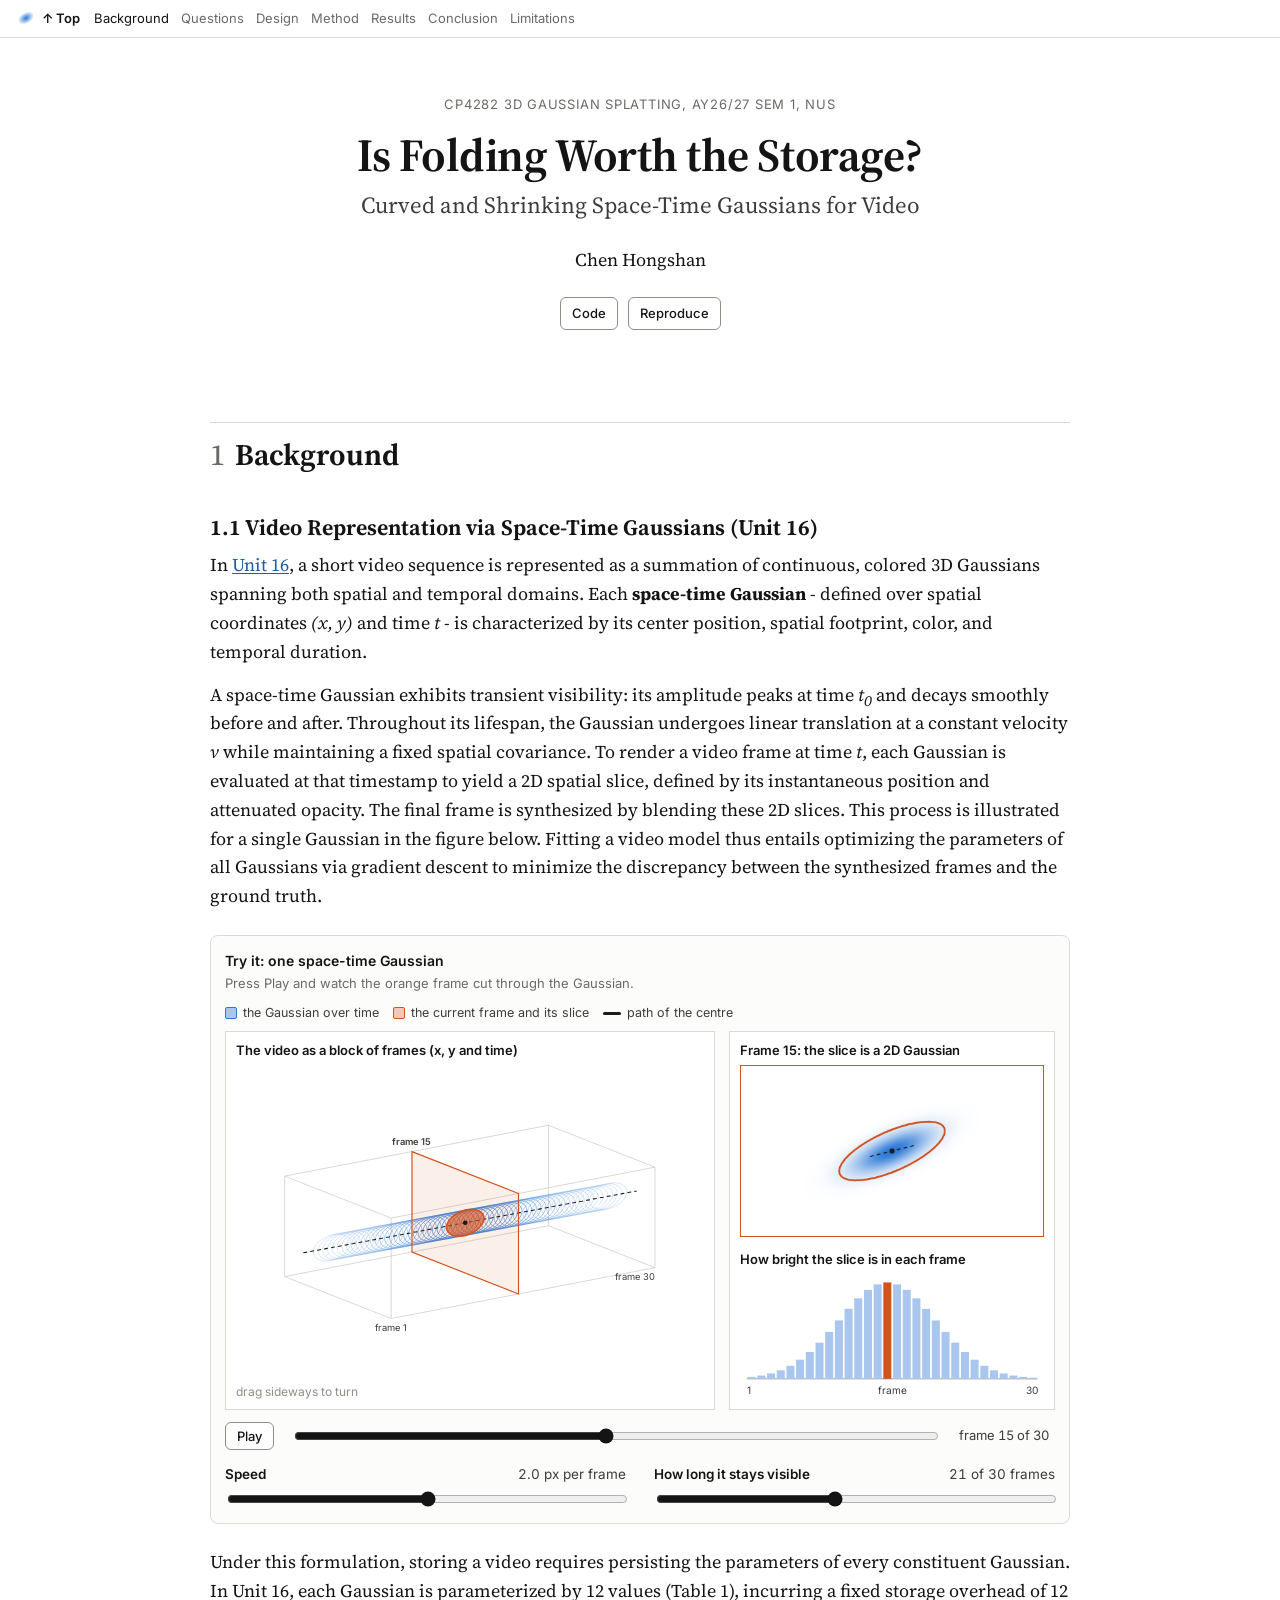
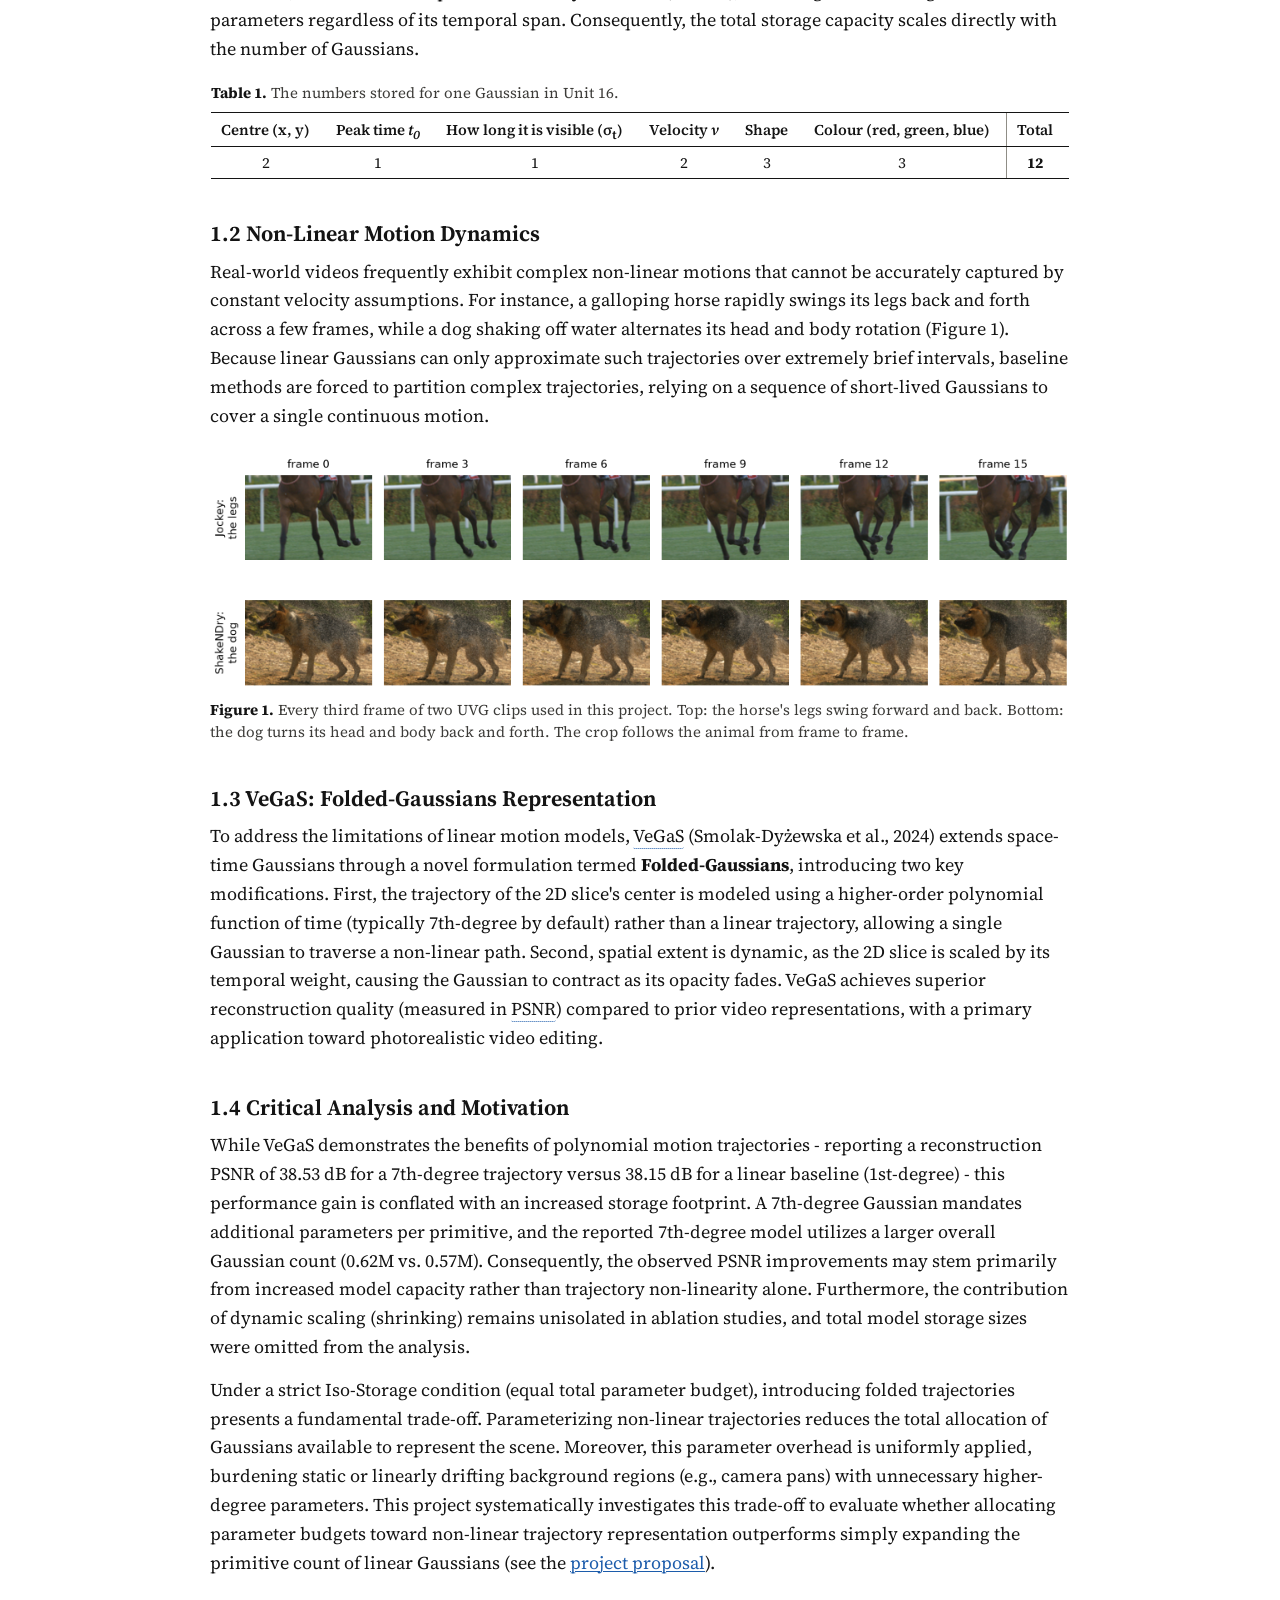
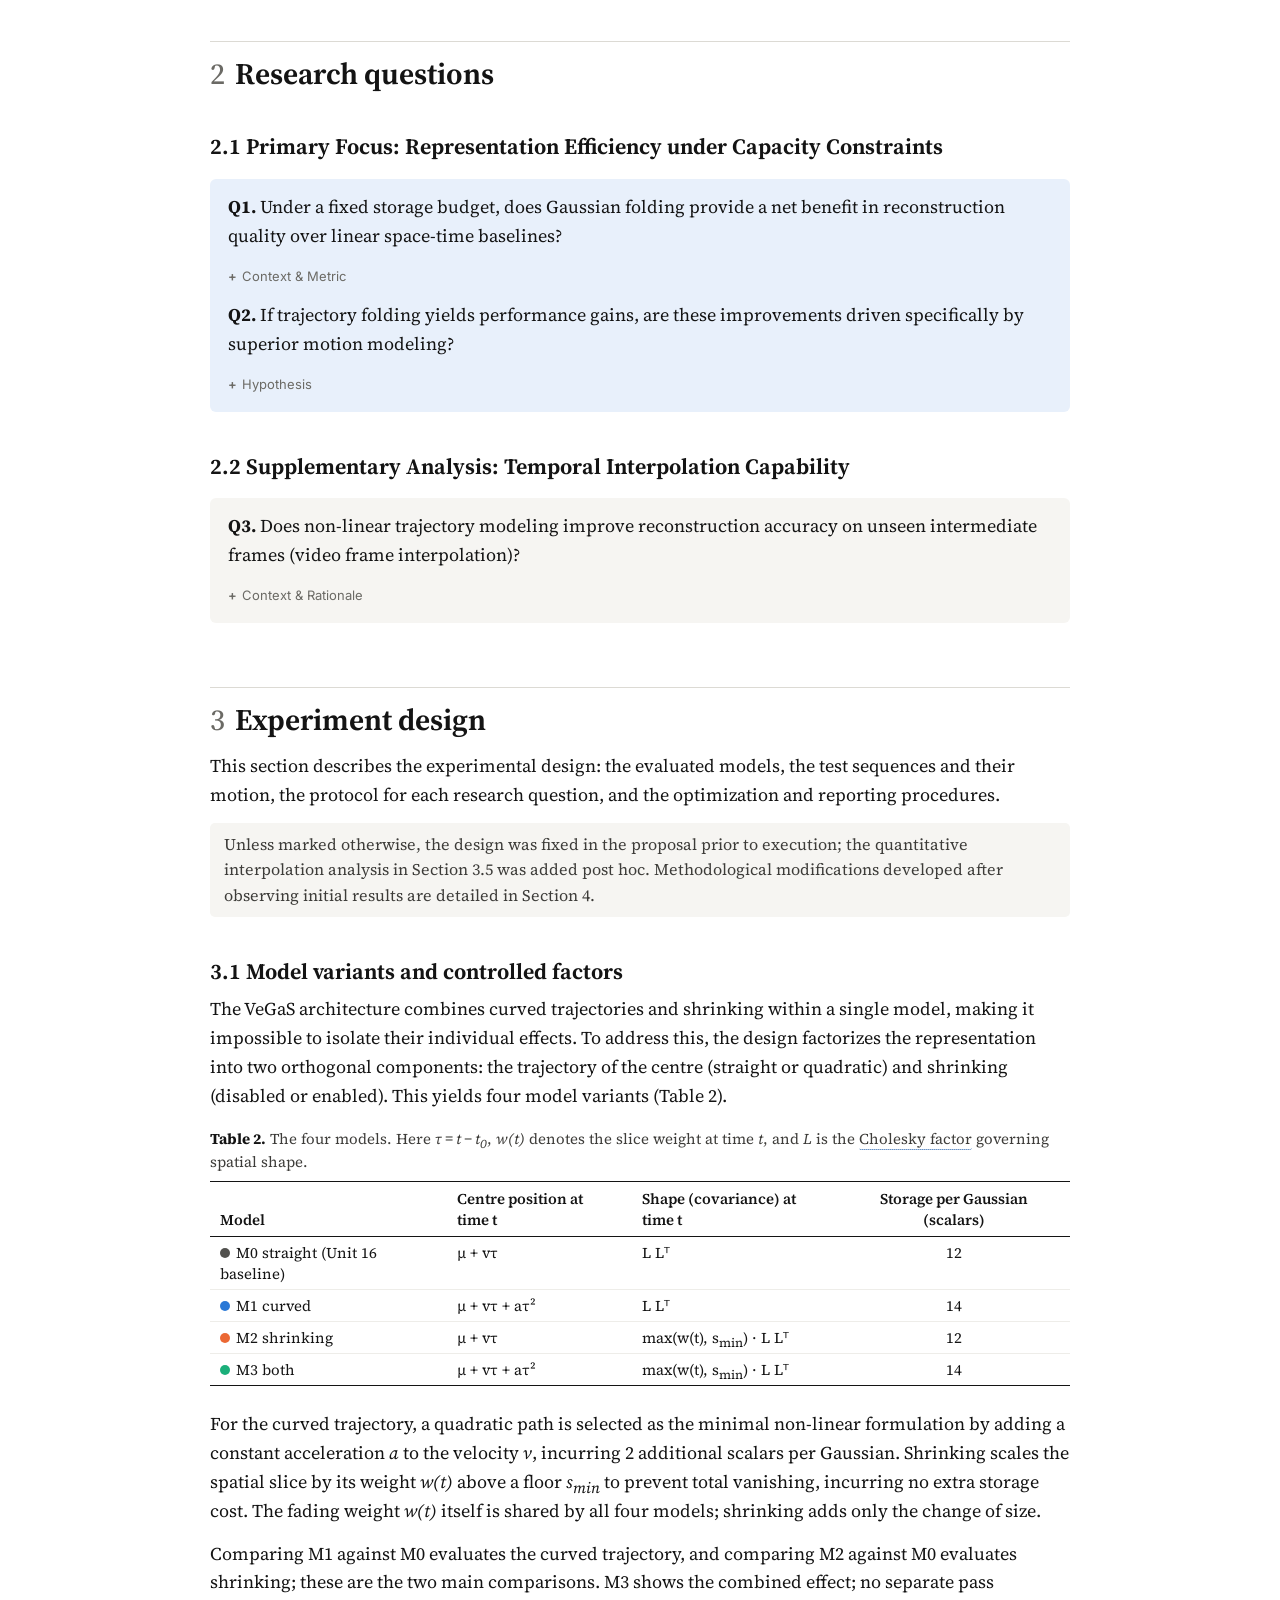
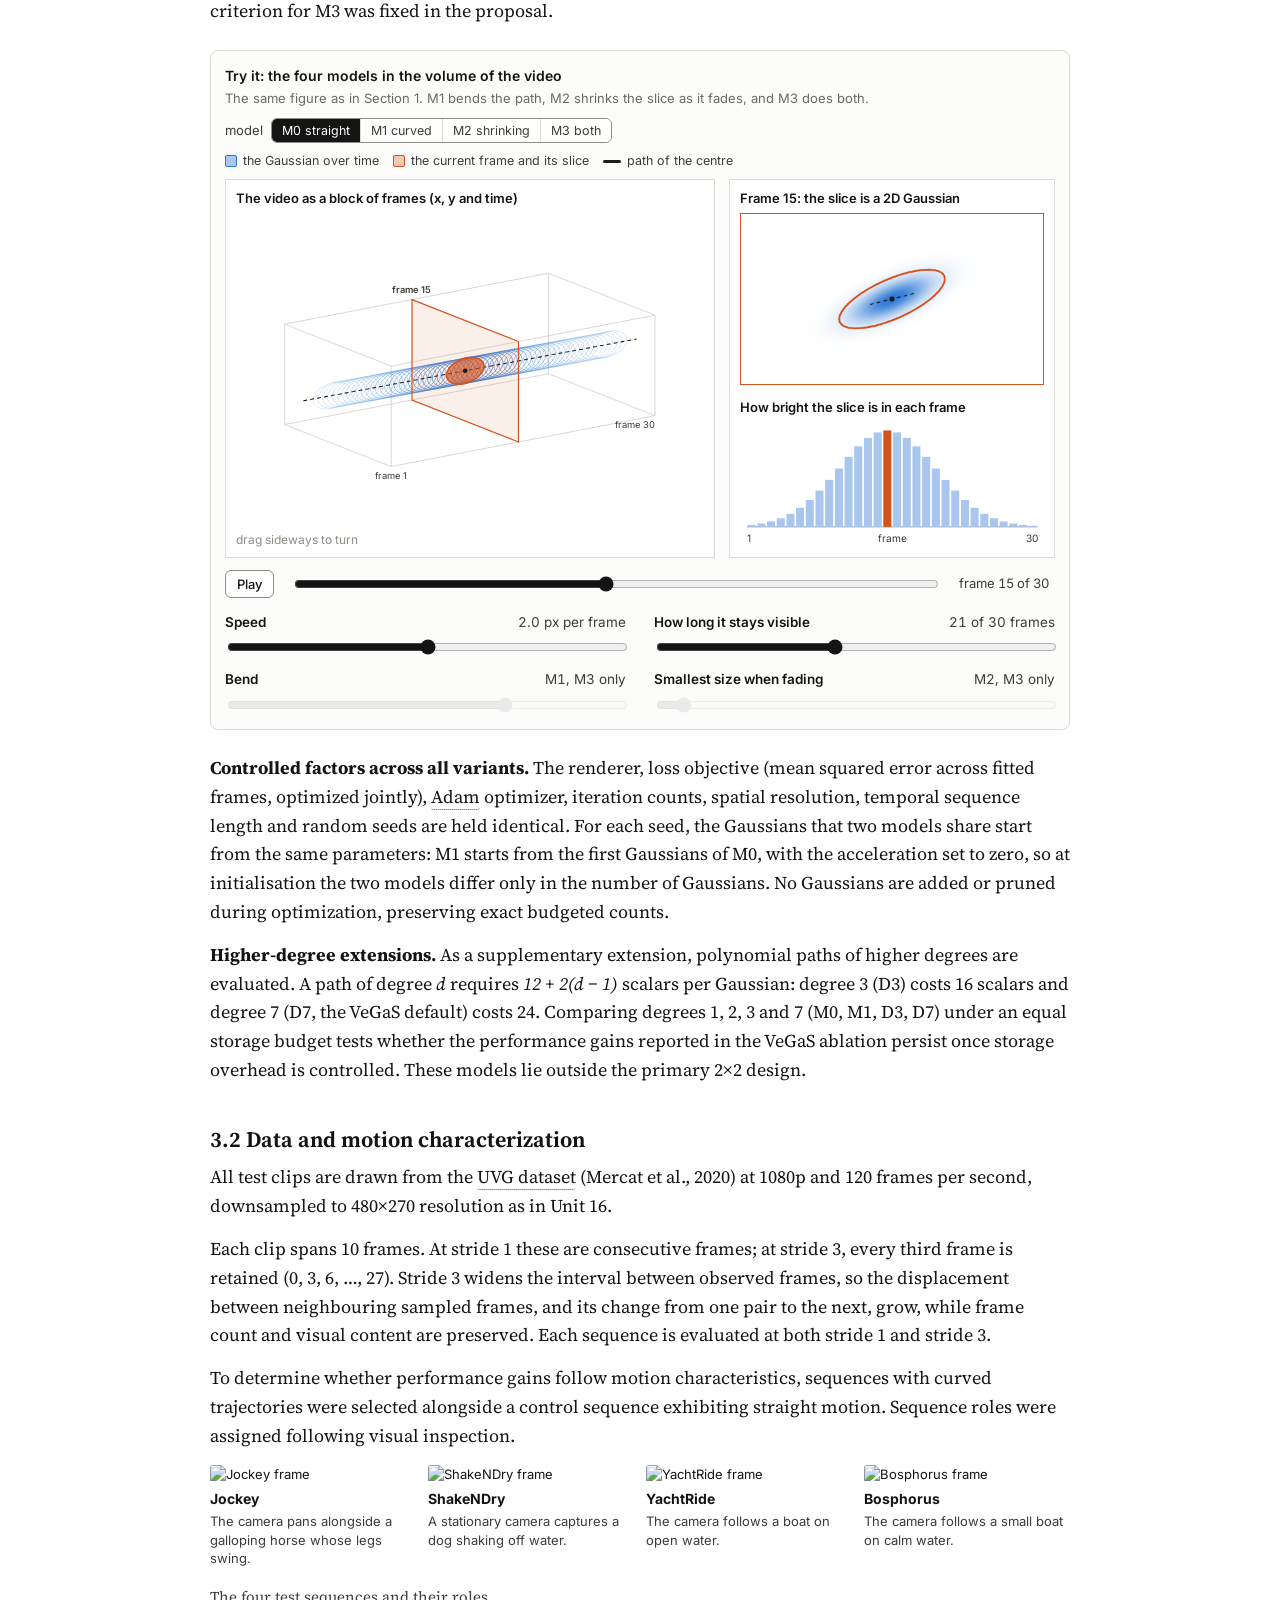
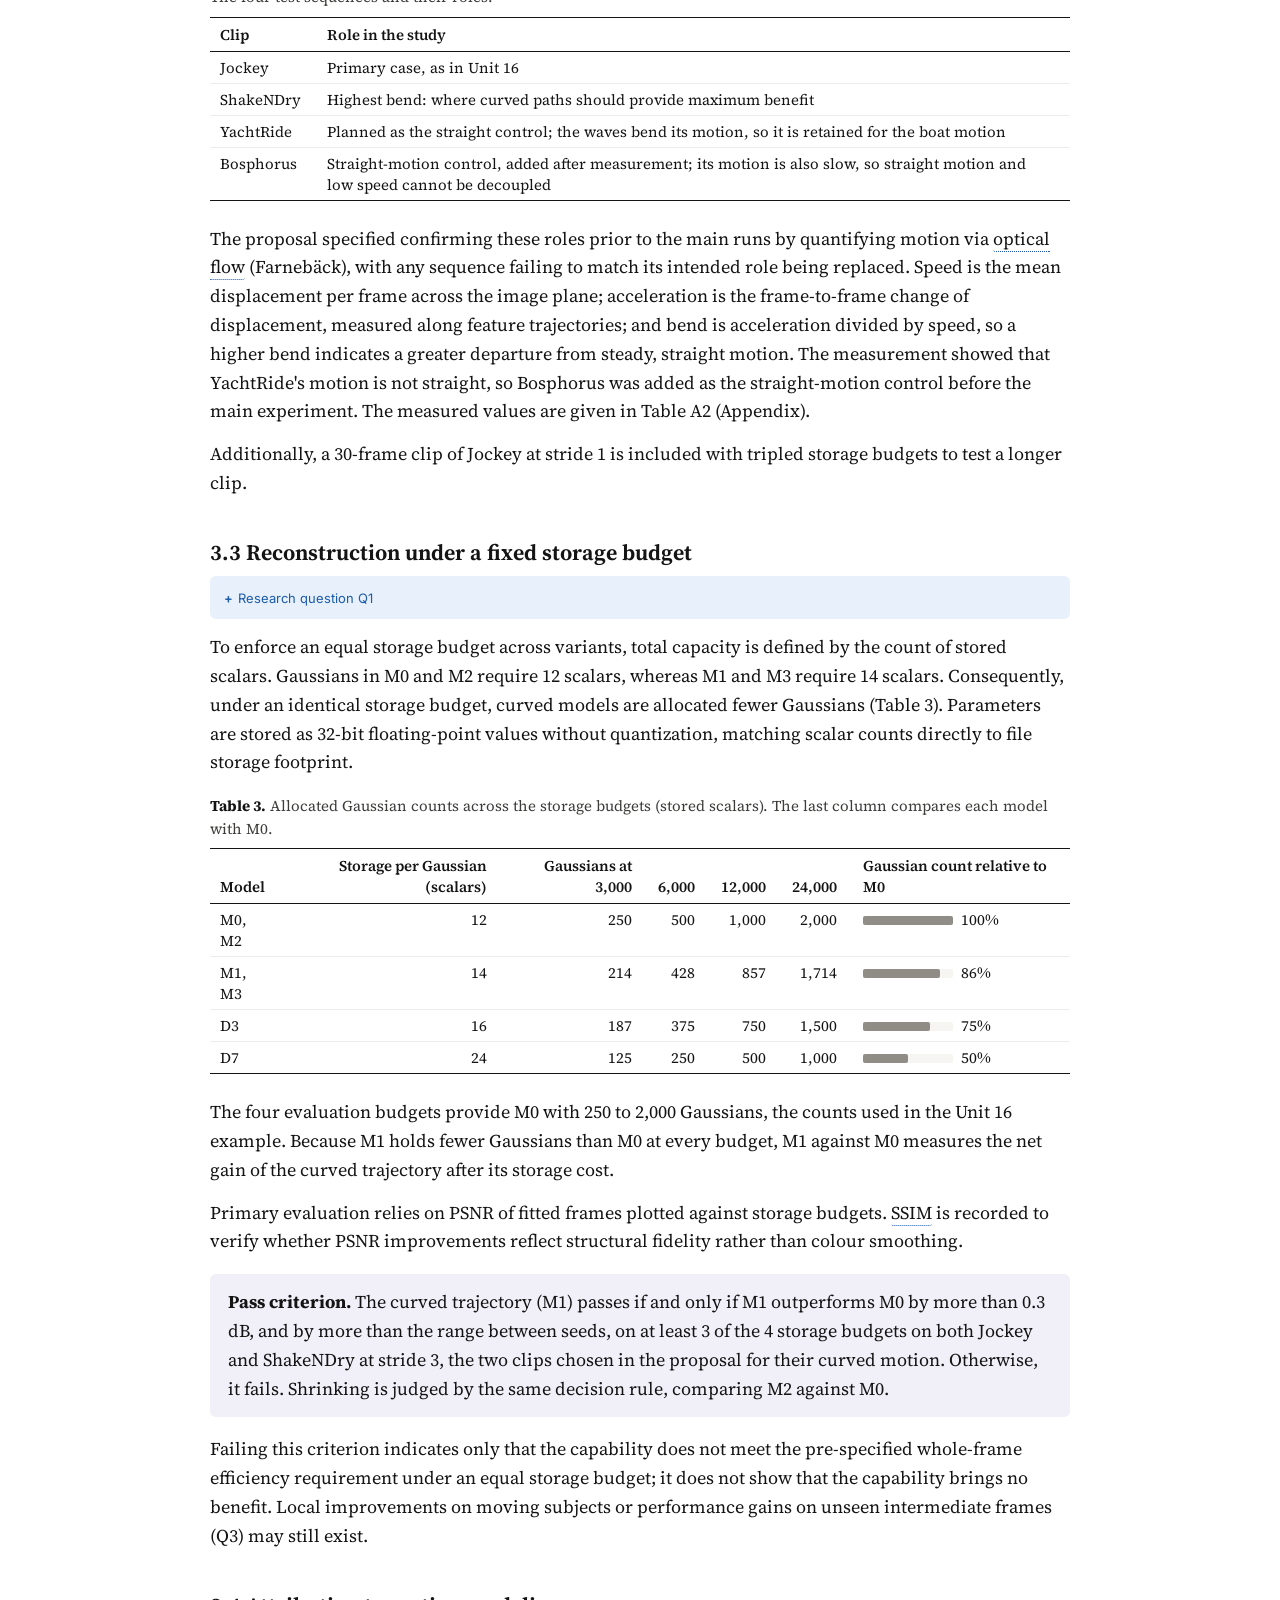
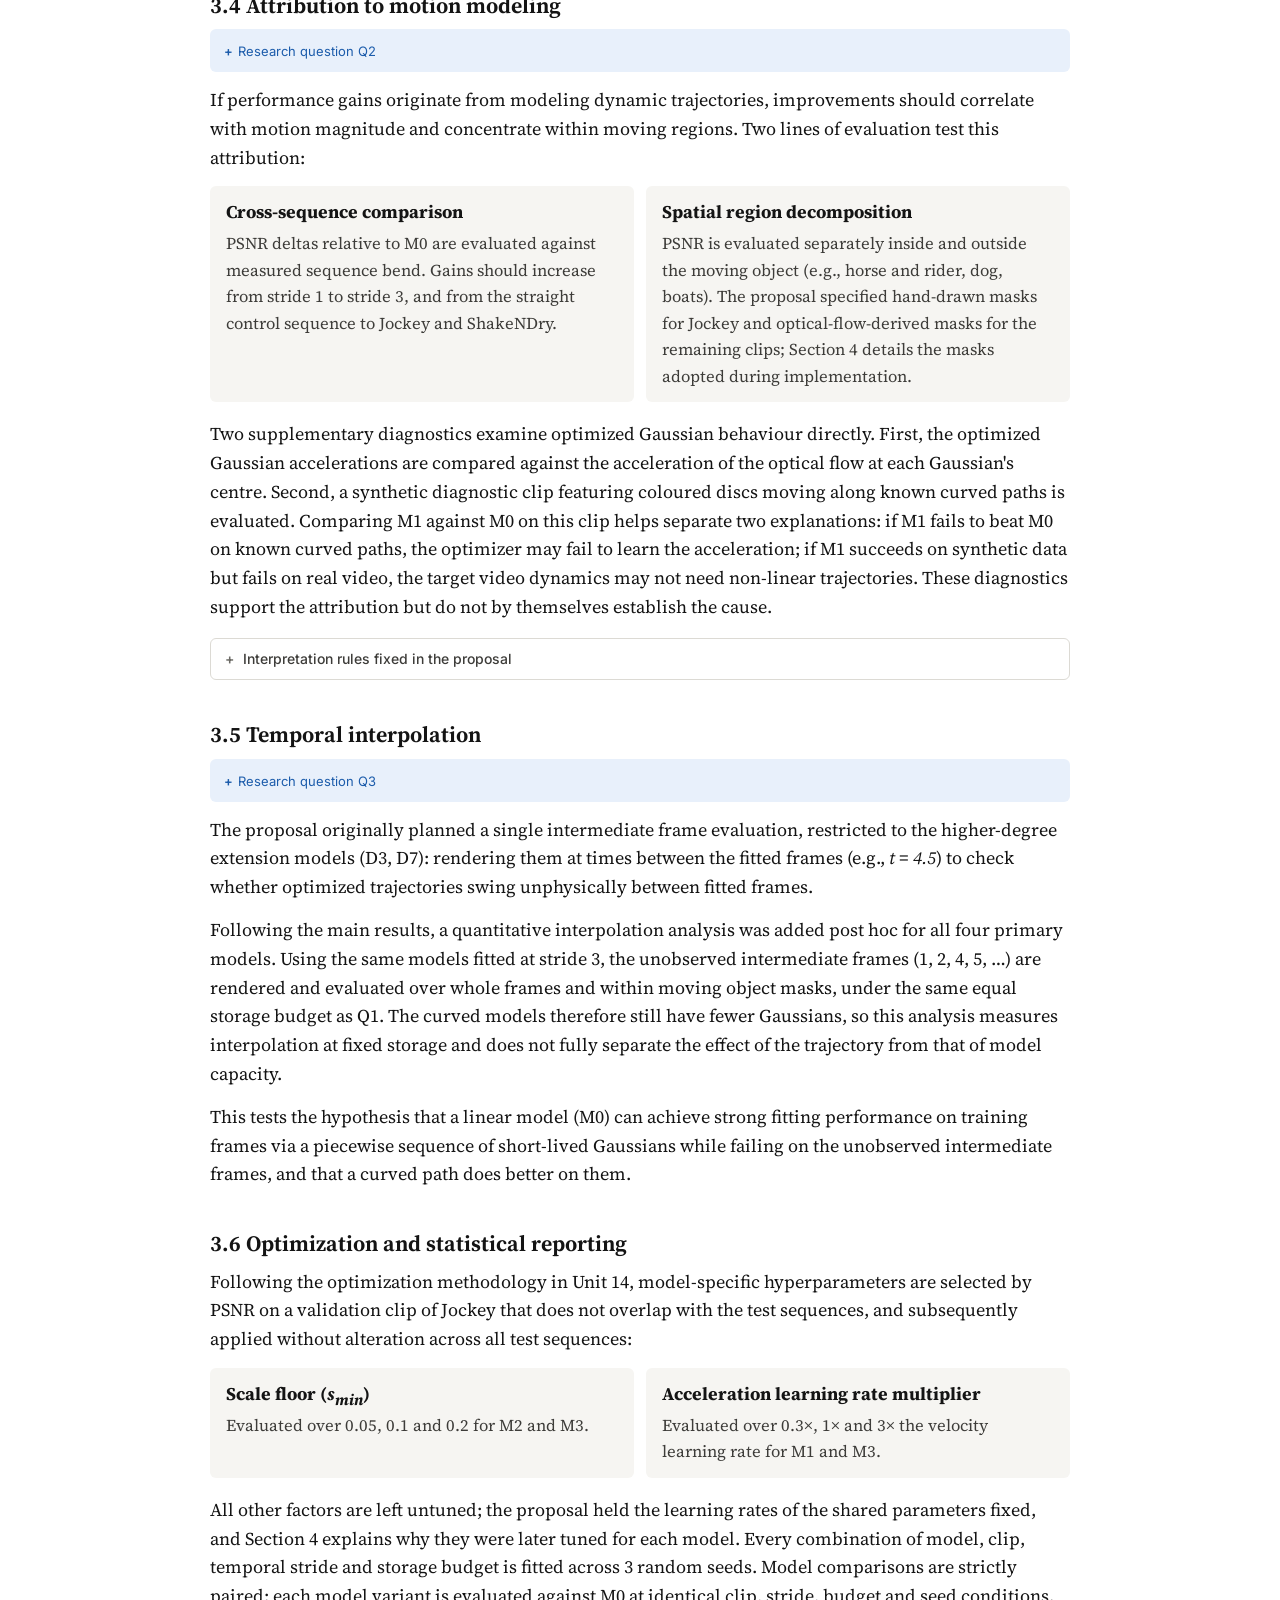
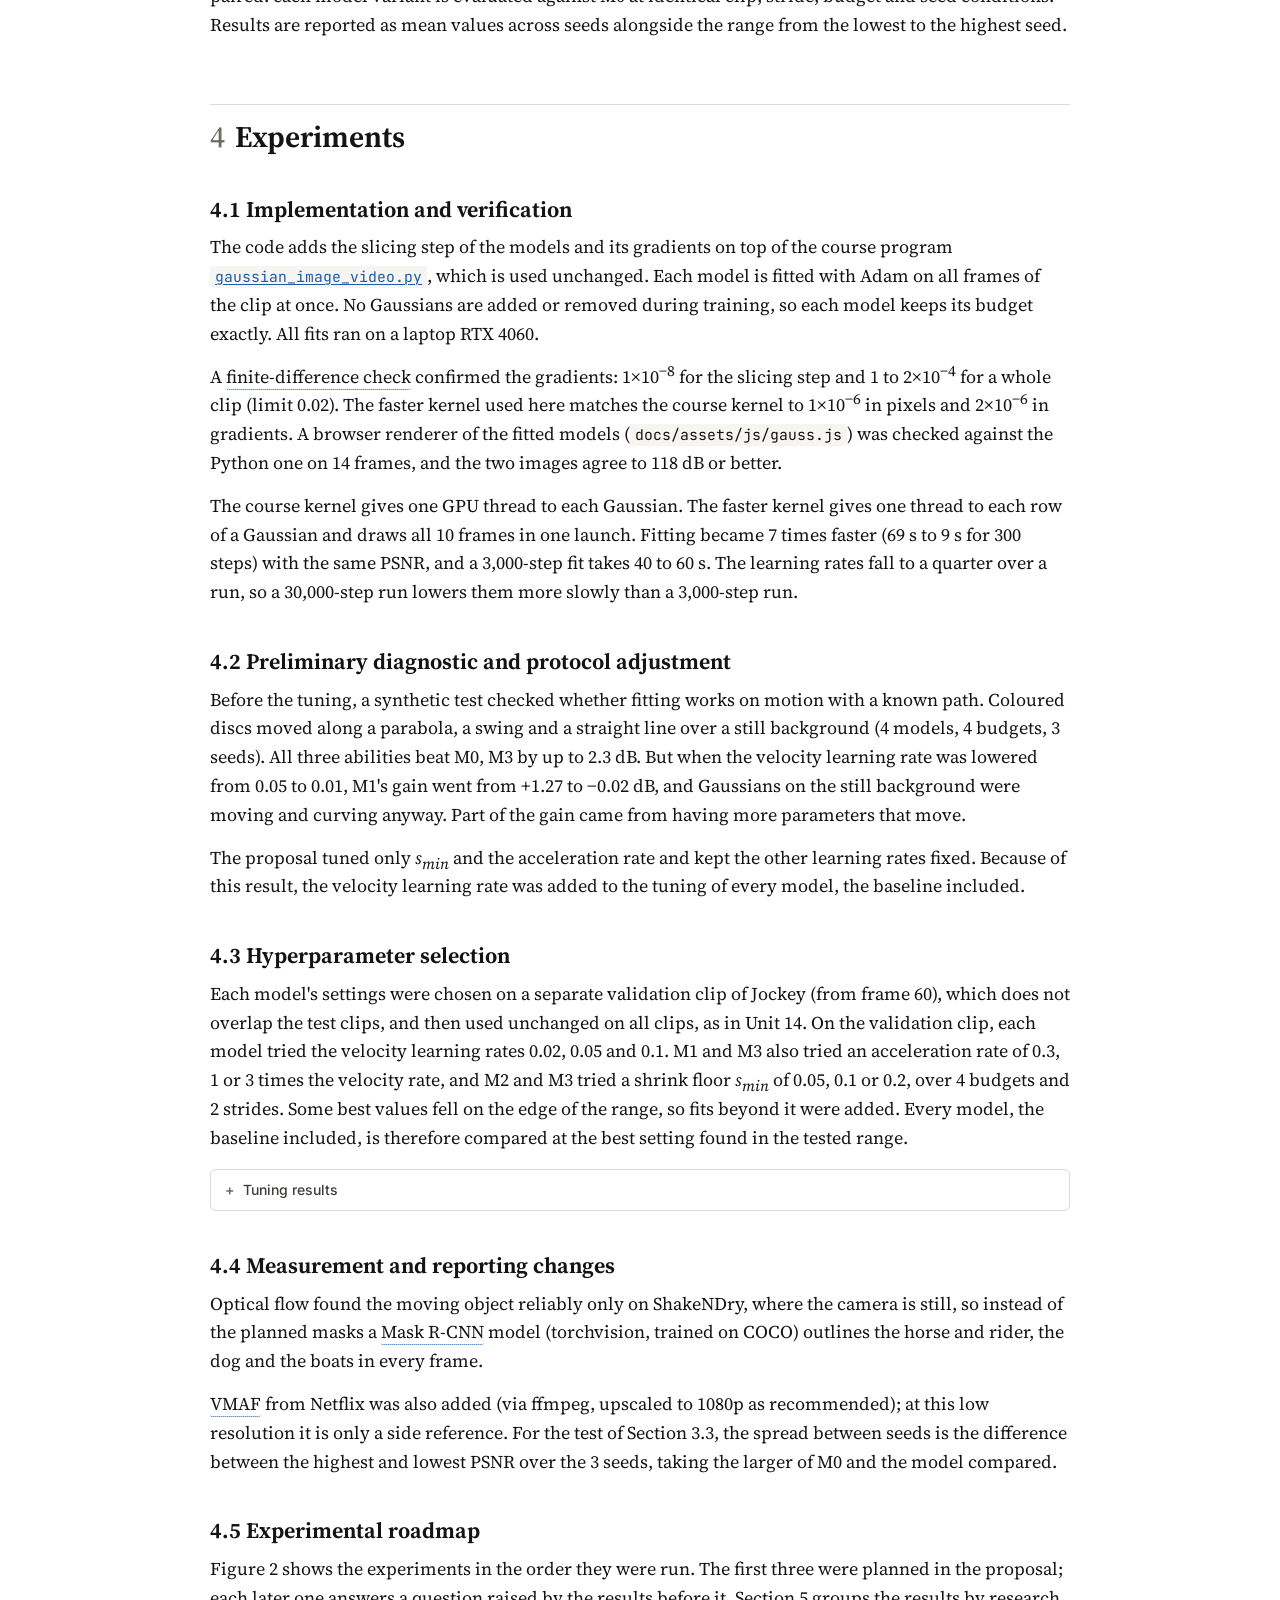
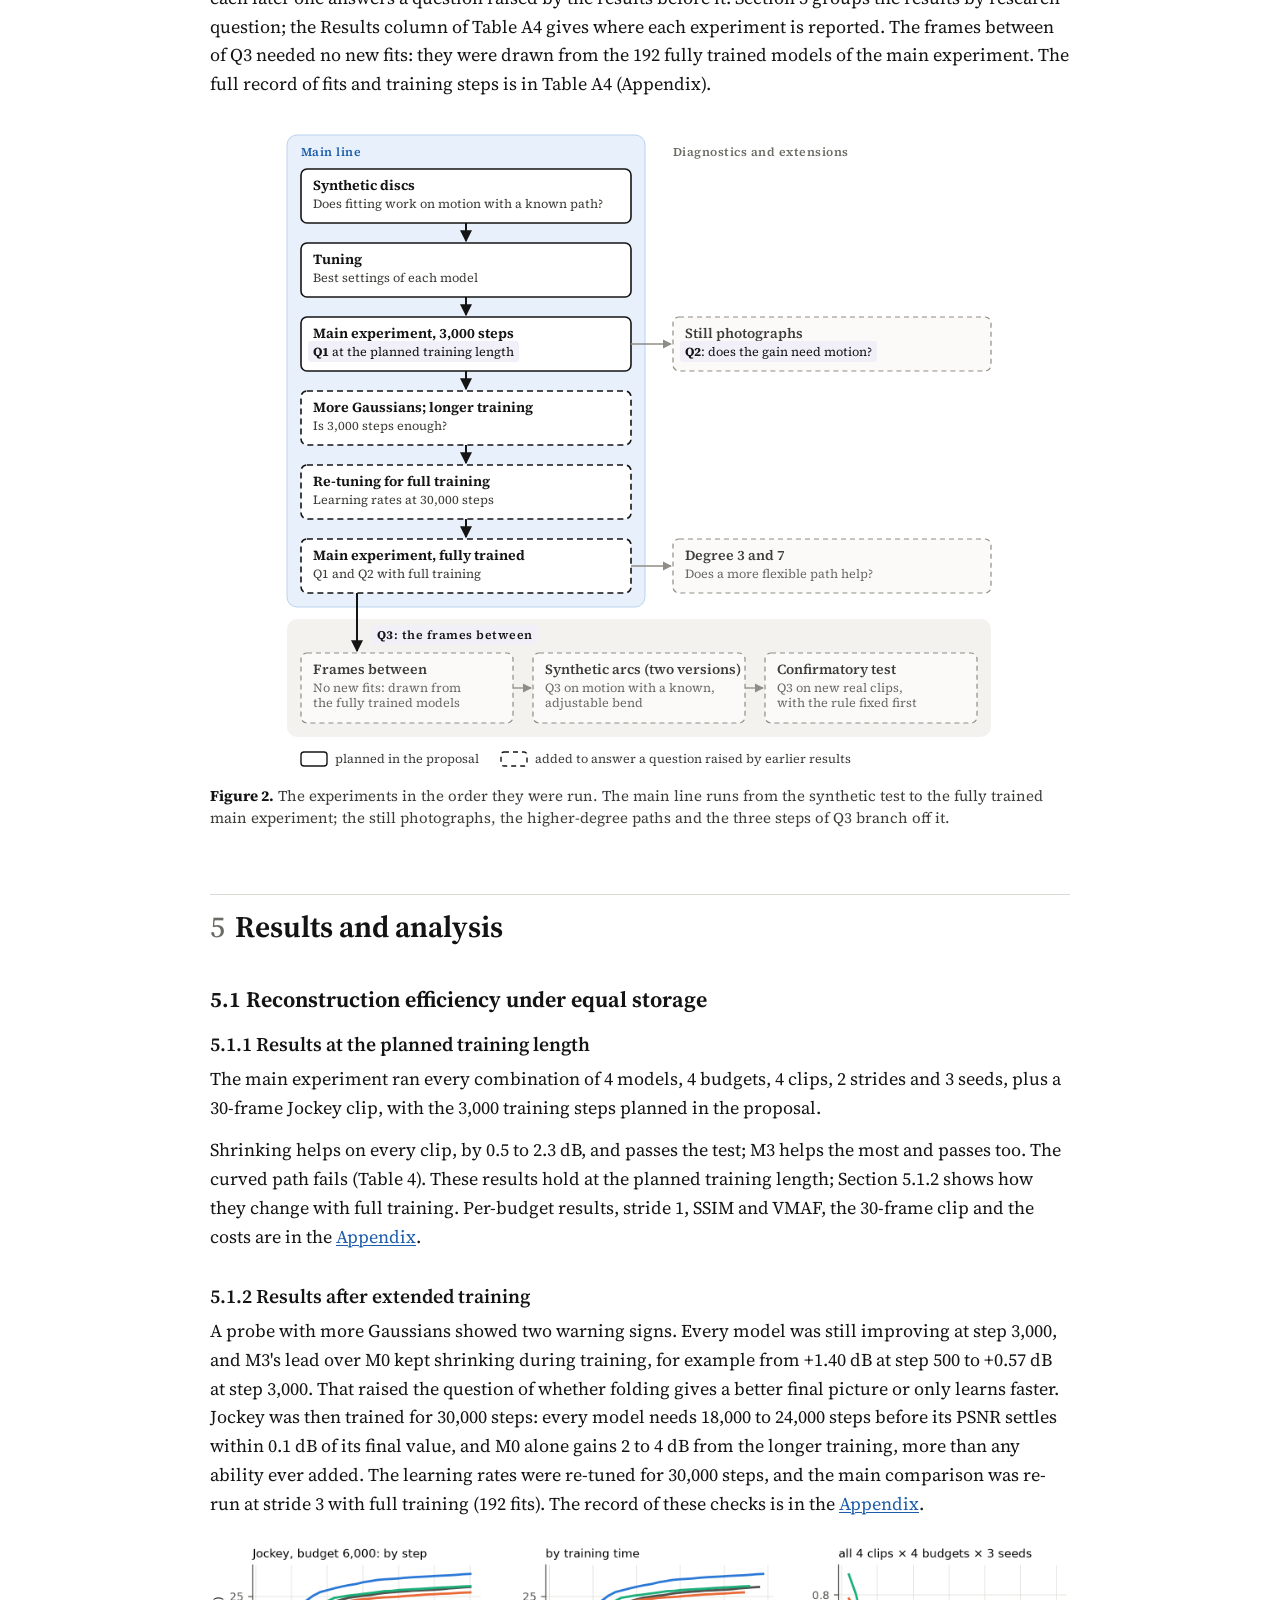
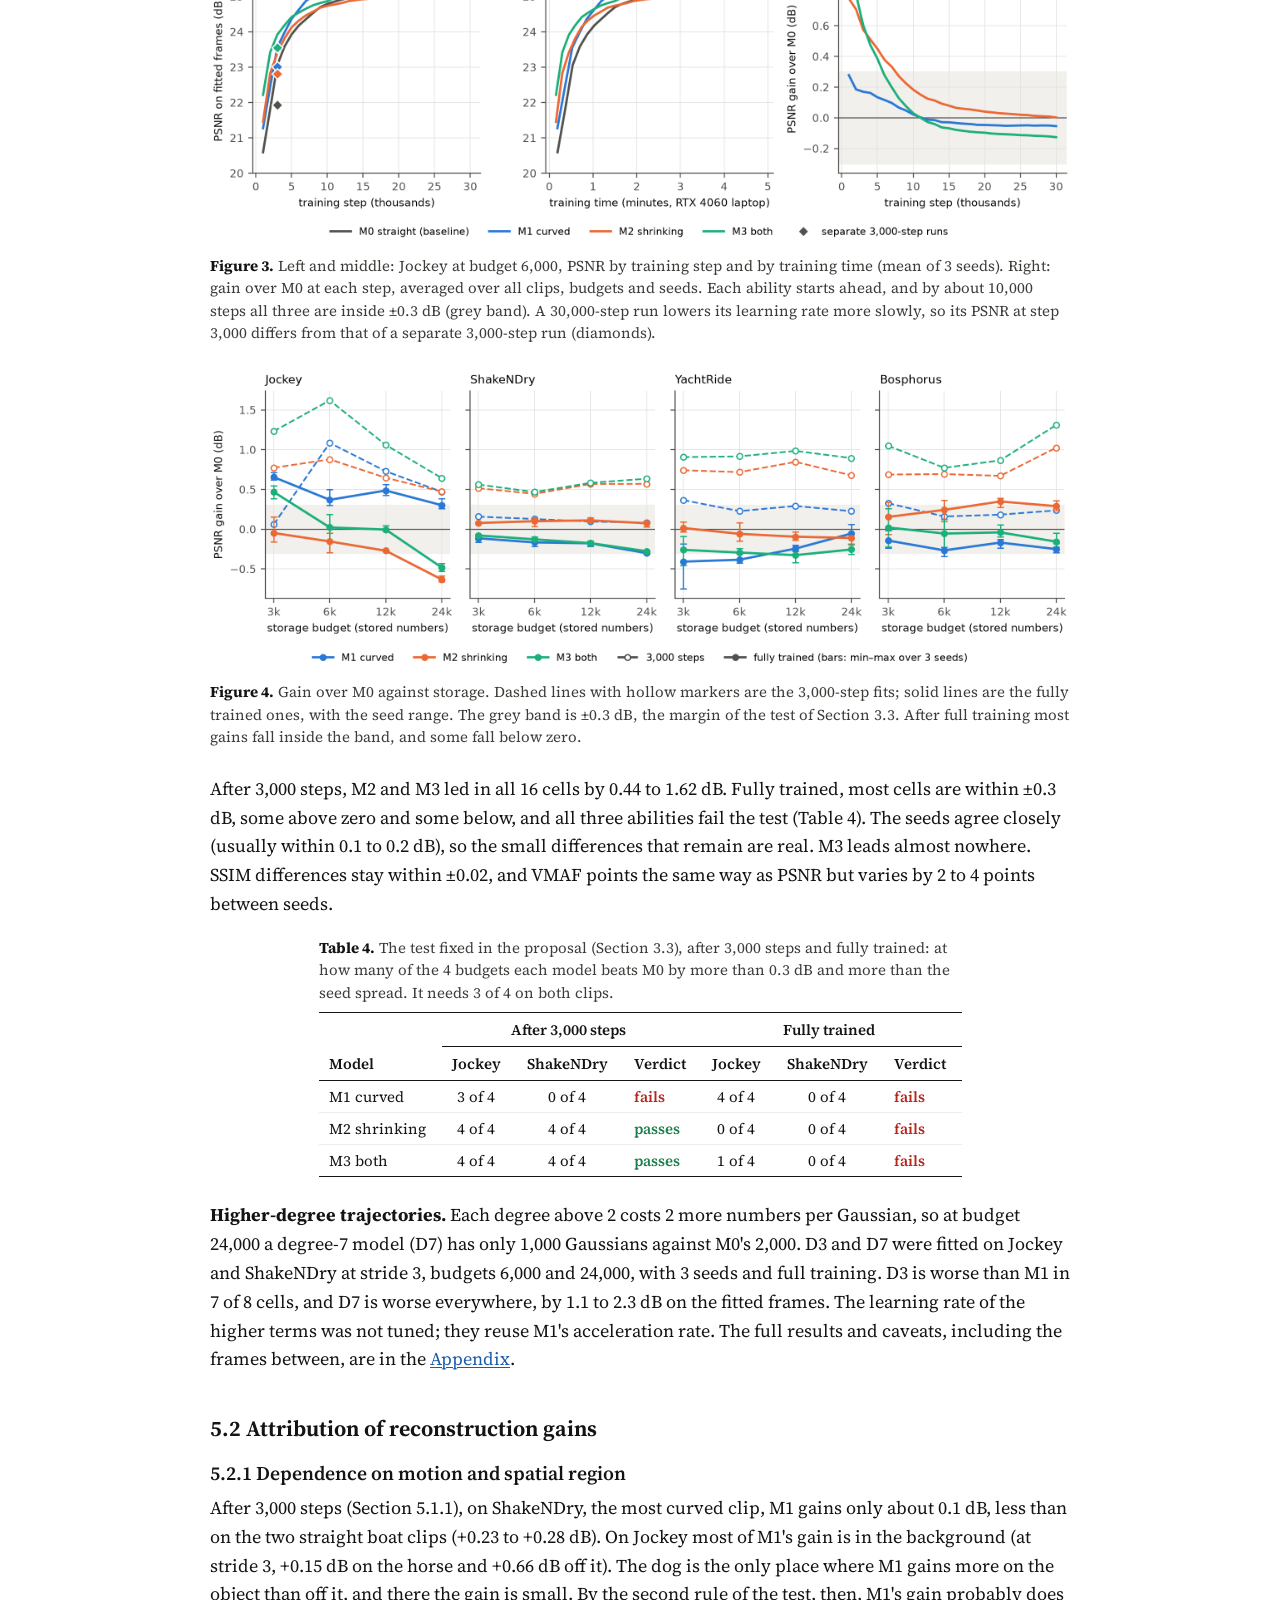
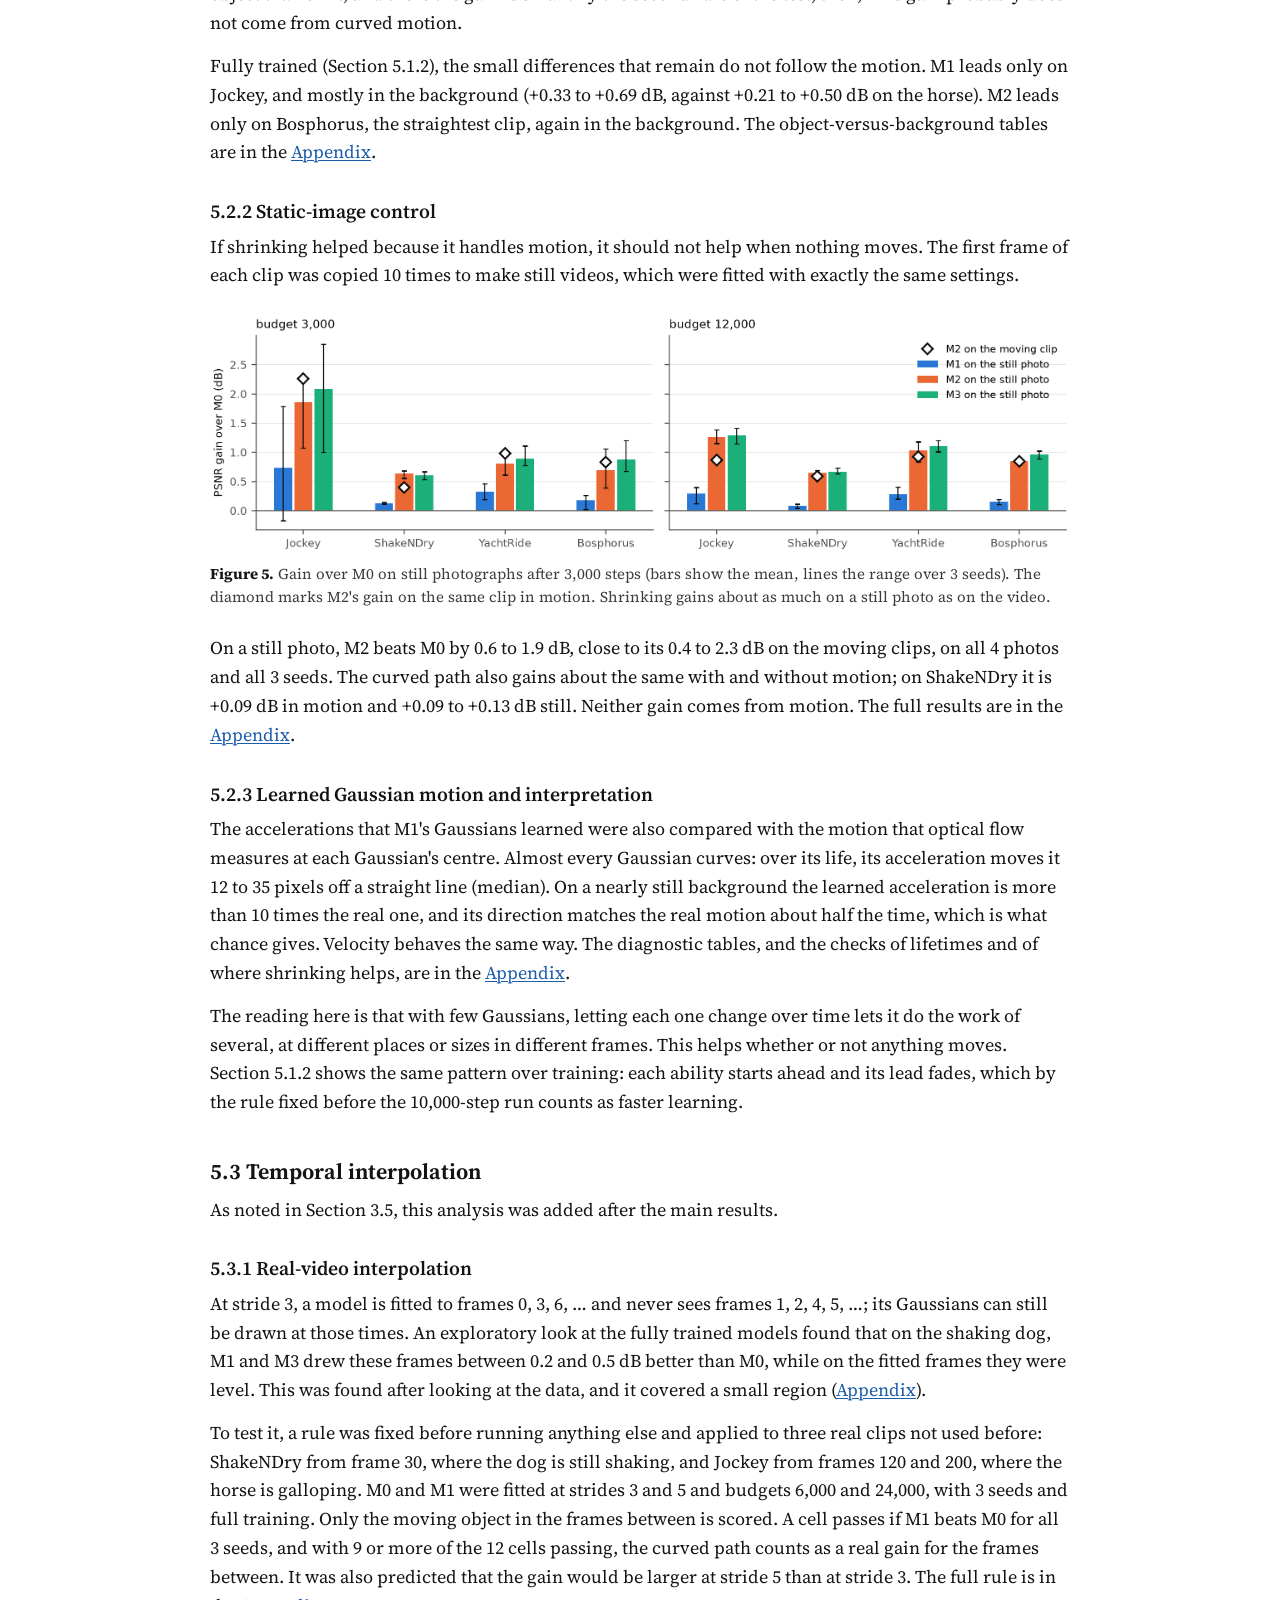
==== commit cf97195c: "Fix a bug in building the github pages" ====
--- a/docs/index.html
+++ b/docs/index.html
@@ -8,7 +8,7 @@
 <link rel="preconnect" href="https://fonts.googleapis.com">
 <link rel="preconnect" href="https://fonts.gstatic.com" crossorigin>
 <link href="https://fonts.googleapis.com/css2?family=Inter:wght@400;500;600&family=JetBrains+Mono&family=Source+Serif+4:ital,opsz,wght@0,8..60,400;0,8..60,600;0,8..60,650;1,8..60,400&display=swap" rel="stylesheet">
-<link rel="stylesheet" href="assets/style.css?v=20261107h">
+<link rel="stylesheet" href="assets/style.css?v=20261107j">
 <link rel="icon" href="data:image/svg+xml,%3Csvg xmlns='http://www.w3.org/2000/svg' viewBox='0 0 32 32'%3E%3Cdefs%3E%3CradialGradient id='g'%3E%3Cstop offset='0' stop-color='%232a78d6'/%3E%3Cstop offset='1' stop-color='%232a78d6' stop-opacity='0'/%3E%3C/radialGradient%3E%3C/defs%3E%3Cellipse cx='16' cy='16' rx='14' ry='9' fill='url(%23g)' transform='rotate(-30 16 16)'/%3E%3C/svg%3E">
 </head>
 <body>
@@ -425,6 +425,10 @@
 <h2>Appendix</h2>
 <p>The appendix has four groups: A covers the setup and reproducibility of the experiments, and B to D hold the full material for Q1 to Q3 (Sections 5.1 to 5.3). The references follow.</p>
 
+<div class="gs-scale" id="colour-scale">
+<span class="gs-head">ΔPSNR vs M0 (dB) <span class="term gs-info" data-term="gscale" tabindex="0" role="button" aria-expanded="false" aria-label="About the colour scale">?</span></span>
+<span class="gs-band" aria-hidden="true"><span class="gs-bar"><i class="gs-n2"></i><i class="gs-n1"></i><i class="gs-0"></i><i class="gs-p1"></i><i class="gs-p2"></i></span><span class="gs-ticks"><b style="left:20%">−1</b><b style="left:40%">−0.3</b><b style="left:60%">+0.3</b><b style="left:80%">+1</b></span></span>
+</div>
 <div class="app-group" id="app-group-a">
 <h3 id="app-setup" data-nav="A. Setup and reproducibility">A. Experimental setup and reproducibility</h3>
 <p>How the results can be reproduced, how the motion of the clips was measured, how the settings were chosen, and which experiments were run (Sections 3 and 4).</p>
@@ -441,7 +445,7 @@
 python -m stg.export_site                                  # data of this page
 python -m stg.appendix_tables                              # appendix tables and CSV files
 python -m stg.figures --crops                              # figures and tables of this page</code></pre>
-<p class="dl">Data: <a href="data/csv/fits.csv" download>fits.csv</a> (every one of the 1,496 fits, per seed: its settings, PSNR, SSIM and VMAF on the fitted frames, PSNR on the object, the background and the frames between, and its timing). The tables of B to D and their CSV files are computed from it.</p>
+<p class="dl">Data: <a href="data/csv/fits.csv" download>fits.csv</a> (every one of the 1,496 fits, per seed: its settings, PSNR, SSIM and VMAF on the fitted frames, PSNR on the object, the background and the frames between, and its timing). The tables of B to D and their CSV files are computed from it. The same fits, with the PSNR of each fit during training, are in <a href="data/runs.json" download>runs.json</a> (2.1 MB), the file read by the scripts above.</p>
 <h4 id="app-motion">A.2 Data and motion measurements</h4>
 <div class="table-wrap tside" data-short="Motion of the test clips"><table>
 <caption><b>Table A2.</b> Motion of the test clips over the whole frame, camera motion included (pixels per frame, and per frame²).</caption>
@@ -460,7 +464,7 @@
 </div>
 <h4 id="app-tuning">A.3 Hyperparameter selection</h4>
 <p>The settings for the 3,000-step experiments were chosen on the validation clip as described in Section 4.3, with the results in <a href="#tuning-results">Table A1</a>. For full training, the velocity learning rate was chosen again on the same clip, after the checks of training length in <a href="#app-convergence">Appendix B</a>.</p>
-<div class="table-wrap" data-short="Learning rate re-tuned"><table class="data">
+<div class="table-wrap" data-short="Learning rate re-tuned" data-gain-cols="5"><table class="data">
 <caption><b>Table A3.</b> The velocity learning rate re-tuned for 30,000 steps on the validation clip (Jockey from frame 60, stride 3, seed 0): PSNR at each rate, the chosen rate, and the gap to M0 at the chosen rates.</caption>
 <thead><tr><th rowspan="2" class="num">Budget</th><th colspan="3" class="num">PSNR at velocity rate (dB)</th><th rowspan="2" class="num">Chosen rate</th><th rowspan="2" class="num">Gap to M0 (dB)</th></tr><tr><th class="num">0.05</th><th class="num">0.1</th><th class="num">0.2</th></tr></thead>
 <tbody>
@@ -518,7 +522,7 @@
 
 <div class="app-group" id="app-group-b">
 <h3 id="app-recon" data-nav="B. Reconstruction efficiency (Q1)">B. Reconstruction efficiency (Q1)</h3>
-<p>Full results for Section 5.1, after 3,000 steps and fully trained, with the checks of training length, the higher-degree paths, the longer clip and the cost.</p>
+<p>Full results for Section 5.1, after 3,000 steps and fully trained, with the checks of training length, the higher-degree paths, the longer clip and the cost. <a class="gs-link" href="#colour-scale">Colour scale</a></p>
 <figure data-short="PSNR against storage">
   <img src="figures/rd.png" alt="PSNR against storage for the four models, after 3,000 steps (top) and fully trained (bottom)">
   <figcaption><b>Figure A1.</b> PSNR on the fitted frames against storage, at stride 3 (mean of 3 seeds). After 3,000 steps (top row), M3 and M2 lie above the baseline on every clip. Fully trained (bottom row, Section 5.1.2), the four lines nearly meet.</figcaption>
@@ -534,11 +538,11 @@
 <h4 id="app-recon-full">B.2 Results after full training</h4>
 <p>The same test when fully trained, then the gain in every clip and budget with its seed range.</p>
 <div class="table-wrap" data-short="Test per budget, fully trained" data-atable="full_test" data-caption="<b>Table A8.</b> The test of Section 3.3 when fully trained, at stride 3, as in Table A5, with the seed spread of these fits. Shaded bold cells meet the criterion."></div>
-<div class="table-wrap" data-short="Every cell, fully trained" data-atable="full_cells" data-caption="<b>Table A9.</b> Gain over M0 when fully trained (stride 3), by clip and budget: mean, lowest and highest over 3 seeds (dB). The gains after 3,000 steps at each budget are in gains_3000_steps.csv."></div>
+<div class="table-wrap" data-short="Every cell, fully trained" data-gain-cols="2,5,8" data-atable="full_cells" data-caption="<b>Table A9.</b> Gain over M0 when fully trained (stride 3), by clip and budget: mean, lowest and highest over 3 seeds (dB). The gains after 3,000 steps at each budget are in gains_3000_steps.csv."></div>
 <p class="dl">Data: <a href="data/csv/gains_full_training.csv" download>gains_full_training.csv</a> (every clip, budget and model when fully trained, with the seed range, the test, and the gains on the frames between).</p>
 <h4 id="app-convergence">B.3 Training convergence checks</h4>
 <p>These checks found that 3,000 steps is far from full training, and led to the fully trained comparison of Section 5.1.2.</p>
-<div class="table-wrap" data-short="More Gaussians"><table>
+<div class="table-wrap" data-short="More Gaussians" data-gain-cols="3,4"><table>
 <caption><b>Table A10.</b> More Gaussians, 3,000 steps, Jockey stride 3, seed 0. M3's lead over M0 at step 500 and at step 3,000.</caption>
 <thead><tr><th class="num">Gaussians (M0)</th><th class="num">M0 PSNR</th><th class="num">M3 PSNR</th><th class="num">M3 − M0, step 500</th><th class="num">M3 − M0, step 3,000</th></tr></thead>
 <tbody>
@@ -569,7 +573,7 @@
   <figcaption><b>Figure A2.</b> Gain over M0 against the degree of the path, with the seed range. The higher the degree, the worse the result, and the drop is larger on the frames between (right), which no model was fitted to.</figcaption>
 </figure>
 <p>On the frames between, the higher-degree paths are worse by up to 4 dB: a degree-7 path swings about between the frames it was fitted to. Figure A2 (right) shows the larger drop on the frames between. On Jockey at budget 24,000, D7 loses about 5 dB from the fitted frames to the frames between, while M0 loses 3.4 dB and M1 2.9 dB. The large drop on the frames between shows that the swinging is real.</p>
-<div class="table-wrap" data-short="Gain by degree" data-atable="poly" data-caption="<b>Table A12.</b> Gain over M0 by degree of the path, fully trained, stride 3: mean, lowest and highest over 3 seeds (dB)."></div>
+<div class="table-wrap" data-short="Gain by degree" data-gain-cols="3,6,9" data-atable="poly" data-caption="<b>Table A12.</b> Gain over M0 by degree of the path, fully trained, stride 3: mean, lowest and highest over 3 seeds (dB)."></div>
 <ul>
 <li>Two causes are mixed here: fewer Gaussians, and paths that swing. Comparing at equal storage includes both on purpose.</li>
 <li>Tuning the learning rate of the higher terms might help D7 a little, but learning rates changed results by about 0.1 dB elsewhere, and D7 is 1 to 2 dB behind.</li>
@@ -577,18 +581,18 @@
 </ul>
 <p class="dl">Data: <a href="data/csv/degree.csv" download>degree.csv</a> (the gains of M1, D3 and D7 on the fitted frames, the frames between and the object).</p>
 <h4 id="app-cost">B.5 Longer clip and computational cost</h4>
-<div class="table-wrap" data-short="The 30-frame Jockey clip" data-atable="long_clip" data-caption="<b>Table A13.</b> The 30-frame Jockey clip (stride 1, budgets tripled), 3,000 steps. The gains are larger than on 10 frames; Gaussians live longer on a longer clip and their paths bend more."></div>
+<div class="table-wrap" data-short="The 30-frame Jockey clip" data-gain-cols="2,3,4" data-atable="long_clip" data-caption="<b>Table A13.</b> The 30-frame Jockey clip (stride 1, budgets tripled), 3,000 steps. The gains are larger than on 10 frames; Gaussians live longer on a longer clip and their paths bend more."></div>
 <div class="table-wrap" data-short="Cost" data-atable="cost" data-caption="<b>Table A14.</b> Cost at budget 24,000 (10 frames). Storage is equal by design, and every model uses about 150 MB of GPU memory."></div>
 </div>
 
 <div class="app-group" id="app-group-c">
 <h3 id="app-attr" data-nav="C. Motion attribution (Q2)">C. Motion attribution (Q2)</h3>
-<p>Diagnostics for Section 5.2. C.1 holds the main comparisons, where the gains lie and whether they need motion; C.2 and C.3 give the detailed records of what the Gaussians learn and how long they live.</p>
+<p>Diagnostics for Section 5.2. C.1 holds the main comparisons, where the gains lie and whether they need motion; C.2 and C.3 give the detailed records of what the Gaussians learn and how long they live. <a class="gs-link" href="#colour-scale">Colour scale</a></p>
 <h4 id="app-regions">C.1 Spatial regions and static-image controls</h4>
 <p>Where the gains lie in the frame, after 3,000 steps and fully trained, and the control with still photographs.</p>
-<div class="table-wrap" data-short="Object vs. background, 3,000 steps" data-atable="t3k_inout" data-caption="<b>Table A15.</b> Gain over M0 after 3,000 steps inside the object outline and outside it (dB), mean over the 4 budgets and 3 seeds."></div>
-<div class="table-wrap" data-short="Object vs. background, fully trained" data-atable="full_inout" data-caption="<b>Table A16.</b> Fully trained gain over M0 (stride 3) inside the object outline and outside it (dB), mean over the 4 budgets and 3 seeds."></div>
-<div class="table-wrap" data-short="Still photographs" data-atable="still" data-caption="<b>Table A17.</b> Still photographs, 3,000 steps: gain over M0, mean, lowest and highest over 3 seeds (dB). Last column: M2's gain on the same clip in motion (stride 1)."></div>
+<div class="table-wrap" data-short="Object vs. background, 3,000 steps" data-gain-cols="1,2,3,4,5,6" data-atable="t3k_inout" data-caption="<b>Table A15.</b> Gain over M0 after 3,000 steps inside the object outline and outside it (dB), mean over the 4 budgets and 3 seeds."></div>
+<div class="table-wrap" data-short="Object vs. background, fully trained" data-gain-cols="1,2,3,4,5,6" data-atable="full_inout" data-caption="<b>Table A16.</b> Fully trained gain over M0 (stride 3) inside the object outline and outside it (dB), mean over the 4 budgets and 3 seeds."></div>
+<div class="table-wrap" data-short="Still photographs" data-gain-cols="2,5,8,11" data-atable="still" data-caption="<b>Table A17.</b> Still photographs, 3,000 steps: gain over M0, mean, lowest and highest over 3 seeds (dB). Last column: M2's gain on the same clip in motion (stride 1)."></div>
 <p class="dl">Data: <a href="data/csv/still_photographs.csv" download>still_photographs.csv</a> (the M0 PSNR and the gains of M1 to M3 on each photograph and budget).</p>
 <h4 id="app-learned">C.2 Learned motion parameters</h4>
 <div class="table-wrap" data-short="Learned vs. real acceleration"><table>
@@ -635,7 +639,7 @@
 
 <div class="app-group" id="app-group-d">
 <h3 id="app-interp" data-nav="D. Temporal interpolation (Q3)">D. Temporal interpolation (Q3)</h3>
-<p>Material for Section 5.3. The confirmatory test on real clips and the synthetic arcs come first; the exploratory analysis of the real clips, which led to the confirmatory test, follows.</p>
+<p>Material for Section 5.3. The confirmatory test on real clips and the synthetic arcs come first; the exploratory analysis of the real clips, which led to the confirmatory test, follows. <a class="gs-link" href="#colour-scale">Colour scale</a></p>
 <h4 id="app-confirm">D.1 Real-video confirmation</h4>
 <div class="callout criteria"><span class="label">The rule, fixed before the runs</span>
 <p>Only the moving object in the frames between is scored. There are 12 cells (3 clips × 2 strides × 2 budgets), and a cell passes if M1 beats M0 for all 3 seeds. With 9 or more passing cells, the curved path counts as a real gain for the frames between; with 3 or fewer, there is no gain; anything in between counts as partly true. It was also predicted that the gain would be larger at stride 5 than at stride 3.</p>
@@ -648,7 +652,7 @@
 <h4 id="app-arcs">D.2 Controlled synthetic motion</h4>
 <p>Before running, four predictions were written down: no gain on the straight line; a gain that grows with the bend; at the largest bend, a gain bigger than the seed spread; and M1's Gaussians on the ball bending the right way well over half the time.</p>
 <p>All four predictions hold. On the straight line, M1 is slightly behind (it has 14% fewer Gaussians), and the seed ranges cross zero. The gain grows with the bend at both budgets. At a full turn even the worst seed gains 7.8 or 8.9 dB, far beyond the spread of about ±2 dB on the straight line. M1's Gaussians on the ball bend the right way 91% to 100% of the time, and their acceleration is close to the true one (at 90°, 1.50 to 1.54 against 1.57 pixels per frame²).</p>
-<div class="table-wrap" data-short="The ball, second version" data-atable="arc" data-caption="<b>Table A23.</b> The ball, second version, scored on the ball: M0's PSNR, and M1 − M0 as mean, lowest and highest over 3 seeds (dB)."></div>
+<div class="table-wrap" data-short="The ball, second version" data-gain-cols="2,6" data-atable="arc" data-caption="<b>Table A23.</b> The ball, second version, scored on the ball: M0's PSNR, and M1 − M0 as mean, lowest and highest over 3 seeds (dB)."></div>
 <div class="table-wrap" data-short="Paths on the ball"><table class="data">
 <caption><b>Table A24.</b> Paths of the Gaussians on the ball (mean of 3 seeds): distance from the true path, and for M1 the share that bends the right way. Only 3 to 25 Gaussians per model sit on the ball, so these numbers are rough.</caption>
 <thead><tr><th class="num">Budget</th><th class="num">M0 distance (px)</th><th class="num">M1 distance (px)</th><th class="num">M1 bends the right way</th></tr></thead>
@@ -683,8 +687,8 @@
 </figure>
 <p>On the two slow boat clips, the frames between are as good as the fitted ones. On the fast clips, extra Gaussians fit the fitted frames more closely without learning the motion. On Jockey, M0's frames between are worse at budget 24,000 (25.2 dB) than at 12,000 (26.1 dB). On the dog, the frames between gain only 0.5 dB from budget 3,000 to 24,000 (24.1 to 24.6 dB), while the fitted frames gain 3 dB.</p>
 <div class="table-wrap" data-short="M0: fitted frames and frames between" data-atable="unseen_m0" data-caption="<b>Table A25.</b> M0 fully trained: PSNR on the fitted frames and the frames between, over the whole frame and on the object (dB, mean of 3 seeds)."></div>
-<div class="table-wrap" data-short="Whole frame: fitted and between" data-atable="unseen_gain" data-caption="<b>Table A26.</b> Gain over M0 over the whole frame, on the fitted frames and on the frames between (dB, mean over the budgets and 3 seeds)."></div>
-<div class="table-wrap" data-short="Object in the frames between" data-atable="unseen_obj" data-caption="<b>Table A27.</b> Gain over M0 on the moving object in the frames between: mean, lowest and highest over 3 seeds (dB). Last column: M1 on the object in the fitted frames, for comparison."></div>
+<div class="table-wrap" data-short="Whole frame: fitted and between" data-gain-cols="1,2,3,4,5,6" data-atable="unseen_gain" data-caption="<b>Table A26.</b> Gain over M0 over the whole frame, on the fitted frames and on the frames between (dB, mean over the budgets and 3 seeds)."></div>
+<div class="table-wrap" data-short="Object in the frames between" data-gain-cols="1,4,7,10" data-atable="unseen_obj" data-caption="<b>Table A27.</b> Gain over M0 on the moving object in the frames between: mean, lowest and highest over 3 seeds (dB). Last column: M1 on the object in the fitted frames, for comparison."></div>
 <h5 id="app-dogpaths">Paths of the dog's Gaussians</h5>
 <p>Points on the dog were followed with optical flow through every frame, including the ones the models never saw, and that path was compared with the path of each Gaussian on the dog (M0 and M1, all budgets, 3 seeds, Gaussians with σ<sub>t</sub> ≥ 0.5). The method was first checked on the synthetic arc (<a href="#app-arcs">above</a>), whose path is known: it gets the bending direction right 99% of the time, but positions drift by 3 to 6 pixels over 6 frames.</p>
 <div class="tpair" style="--min: 414px">
@@ -743,6 +747,7 @@
 <div data-def="fd"><b>Finite-difference check.</b> The hand-written gradient is compared with the change in the loss when a single parameter is nudged by a small amount. A small difference shows that the gradient is coded correctly.</div>
 <div data-def="maskrcnn"><b>Mask R-CNN</b> (He et al., 2017) detects objects in an image and outlines each one with a pixel mask. The version used here comes from torchvision and is trained on the COCO data set. <a href="https://arxiv.org/abs/1703.06870" target="_blank" rel="noopener">Paper (arXiv) →</a></div>
 <div data-def="vmaf"><b>VMAF</b> (Video Multimethod Assessment Fusion) is a video quality metric from Netflix. It combines several elementary quality measures with a machine-learned model trained on human ratings of video quality. <a href="https://medium.com/netflix-techblog/toward-a-practical-perceptual-video-quality-metric-653f208b9652" target="_blank" rel="noopener">Netflix Tech Blog →</a></div>
+<div data-def="gscale"><b>Colour scale.</b> The background of a ΔPSNR cell shows the size and direction of the change from M0 in fixed steps, the same in every table: blue where the PSNR is higher than M0's, orange where it is lower, white within ±0.3 dB. It is not the test of Section 3.3; the cells that meet that test are marked separately, shaded green and bold, in Tables A5, A8 and A21.</div>
 <div data-def="rm-discs"><b>Synthetic discs.</b> All three abilities beat M0 on moving discs, but M1's gain fell from +1.27 to −0.02 dB when the velocity learning rate was lowered, and Gaussians on the still background moved anyway. The velocity learning rate was therefore tuned for every model.<span class="rm-ev">Preliminary diagnostic: 4 models, 4 budgets, 3 seeds.</span><span class="rm-go"><a href="#method-4-2-preliminary-diagnostic-and-protocol-adjustment">Section 4.2 →</a></span></div>
 <div data-def="rm-tune"><b>Tuning.</b> Each model, the baseline included, uses the best setting found in the tested range on a separate validation clip. The best and worst settings of a model differ by 0.3 to 0.6 dB.<span class="rm-ev">Validation clip, 8 cases per model.</span><span class="rm-go"><a href="#method-4-3-hyperparameter-selection">Section 4.3 →</a></span></div>
 <div data-def="rm-main3k"><b>Main experiment, 3,000 steps.</b> M2 and M3 beat M0 by 0.5 to 2.3 dB on every clip and pass the test of Section 3.3; the curved path (M1) fails. Most of M1's gain lies in the background, and its learned accelerations do not consistently follow the real motion.<span class="rm-ev">Reliable: 432 fits, 3 seeds.</span><span class="rm-go">Sections <a href="#results-5-1-1-results-at-the-planned-training-length">5.1.1</a>, <a href="#results-5-2-1-dependence-on-motion-and-spatial-region">5.2.1</a> and <a href="#results-5-2-3-learned-gaussian-motion-and-interpretation">5.2.3</a> →</span></div>
@@ -761,6 +766,6 @@
   Chen Hongshan · CP4282, National University of Singapore · 2026. Video frames from the UVG data set (CC BY-NC 3.0).
 </footer>
 
-<script type="module" src="assets/js/main.js?v=20261107h"></script>
+<script type="module" src="assets/js/main.js?v=20261107j"></script>
 </body>
 </html>
--- a/docs/assets/style.css
+++ b/docs/assets/style.css
@@ -195,15 +195,23 @@
 /* gain scale (step 60): soft blue for gains over M0, soft orange for losses, white within ±0.3 dB; set by
    main.js (gainScale) only in the columns a table names in data-gain-cols. Text stays dark. */
 :root { --gs-p2: #cfe0f5; --gs-p1: #e9f1fb; --gs-n1: #fcefe4; --gs-n2: #f8dcc6; }
-td.gs-p2, .gs-legend i.gs-p2 { background: var(--gs-p2); }
-td.gs-p1, .gs-legend i.gs-p1 { background: var(--gs-p1); }
-td.gs-n1, .gs-legend i.gs-n1 { background: var(--gs-n1); }
-td.gs-n2, .gs-legend i.gs-n2 { background: var(--gs-n2); }
-.gs-legend { display: block; margin-top: 6px; font-family: var(--sans); font-size: 12.5px; line-height: 1.6; color: var(--ink-2); }
-.gs-legend .gs-title { margin-right: 6px; }
-.gs-legend i { display: inline-block; font-style: normal; padding: 0 6px; margin: 2px 3px 2px 0; border: 1px solid var(--rule);
-  border-radius: 3px; white-space: nowrap; background: #fff; }
-.gs-legend .gs-note { display: block; color: var(--muted); }
+td.gs-p2, .gs-bar i.gs-p2 { background: var(--gs-p2); }
+td.gs-p1, .gs-bar i.gs-p1 { background: var(--gs-p1); }
+td.gs-n1, .gs-bar i.gs-n1 { background: var(--gs-n1); }
+td.gs-n2, .gs-bar i.gs-n2 { background: var(--gs-n2); }
+/* the one legend of the appendix (#colour-scale): a title, a five-step band, ticks at the bin edges */
+.gs-scale { display: flex; flex-wrap: wrap; align-items: center; column-gap: 14px; row-gap: 4px; margin: 4px 0 8px;
+  font-family: var(--sans); font-size: 13px; color: var(--ink-2); scroll-margin-top: 70px; }
+.gs-head { white-space: nowrap; }
+.gs-info { display: inline-block; width: 16px; height: 16px; line-height: 15px; text-align: center; margin-left: 4px;
+  border: 1px solid var(--rule-strong); border-radius: 50%; border-bottom-style: solid; font-size: 11px; color: var(--muted); }
+.gs-band { position: relative; display: inline-block; width: 230px; padding-bottom: 17px; }
+.gs-bar { display: flex; height: 12px; border: 1px solid var(--rule); border-radius: 2px; overflow: hidden; background: #fff; }
+.gs-bar i { flex: 1; }
+.gs-bar i + i { border-left: 1px solid var(--rule); }
+.gs-ticks b { position: absolute; top: 15px; transform: translateX(-50%); font-weight: 400; font-size: 11.5px;
+  color: var(--muted); white-space: nowrap; }
+a.gs-link { font-family: var(--sans); font-size: 13px; white-space: nowrap; }
 /* a cell that meets the criterion of Section 3.3: shaded and bold, so it does not rest on colour alone */
 td.meet { background: #e6f1ea; font-weight: 650; }
 td .pass { color: var(--good); font-weight: 600; }
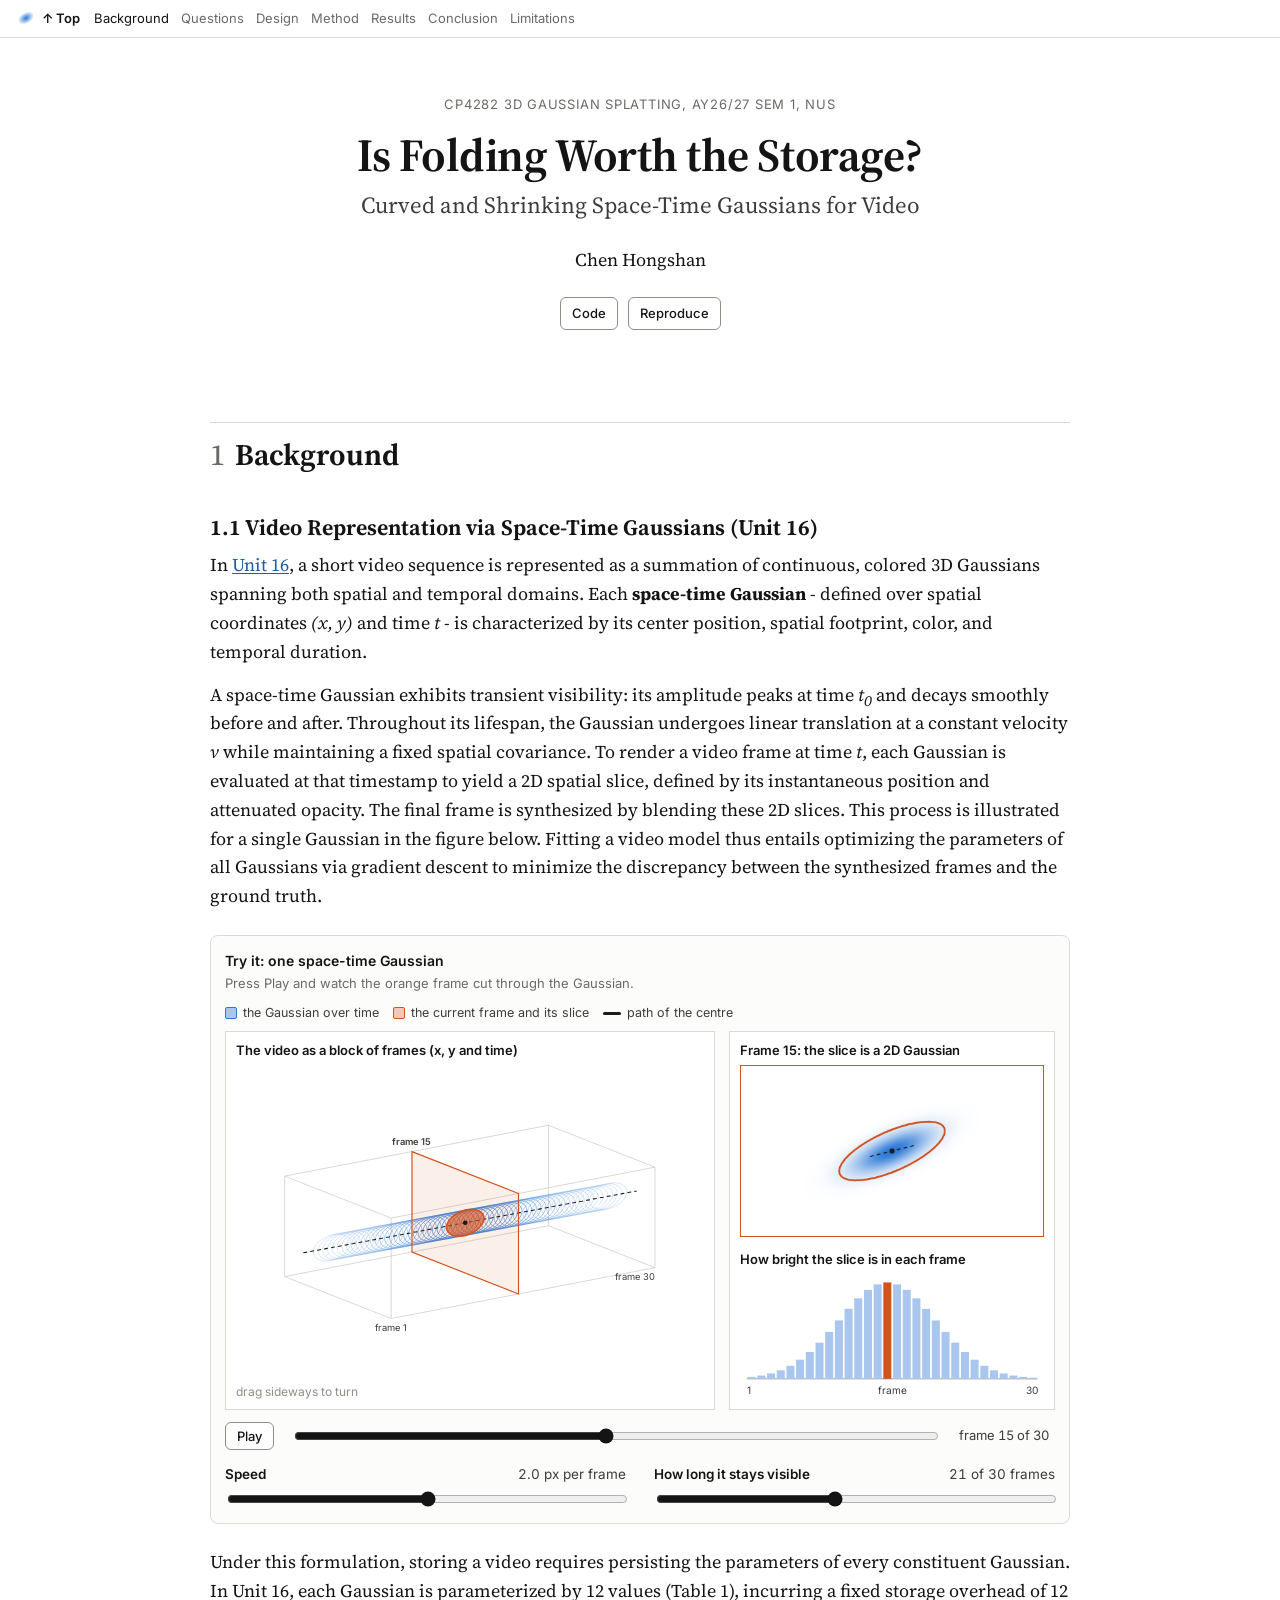
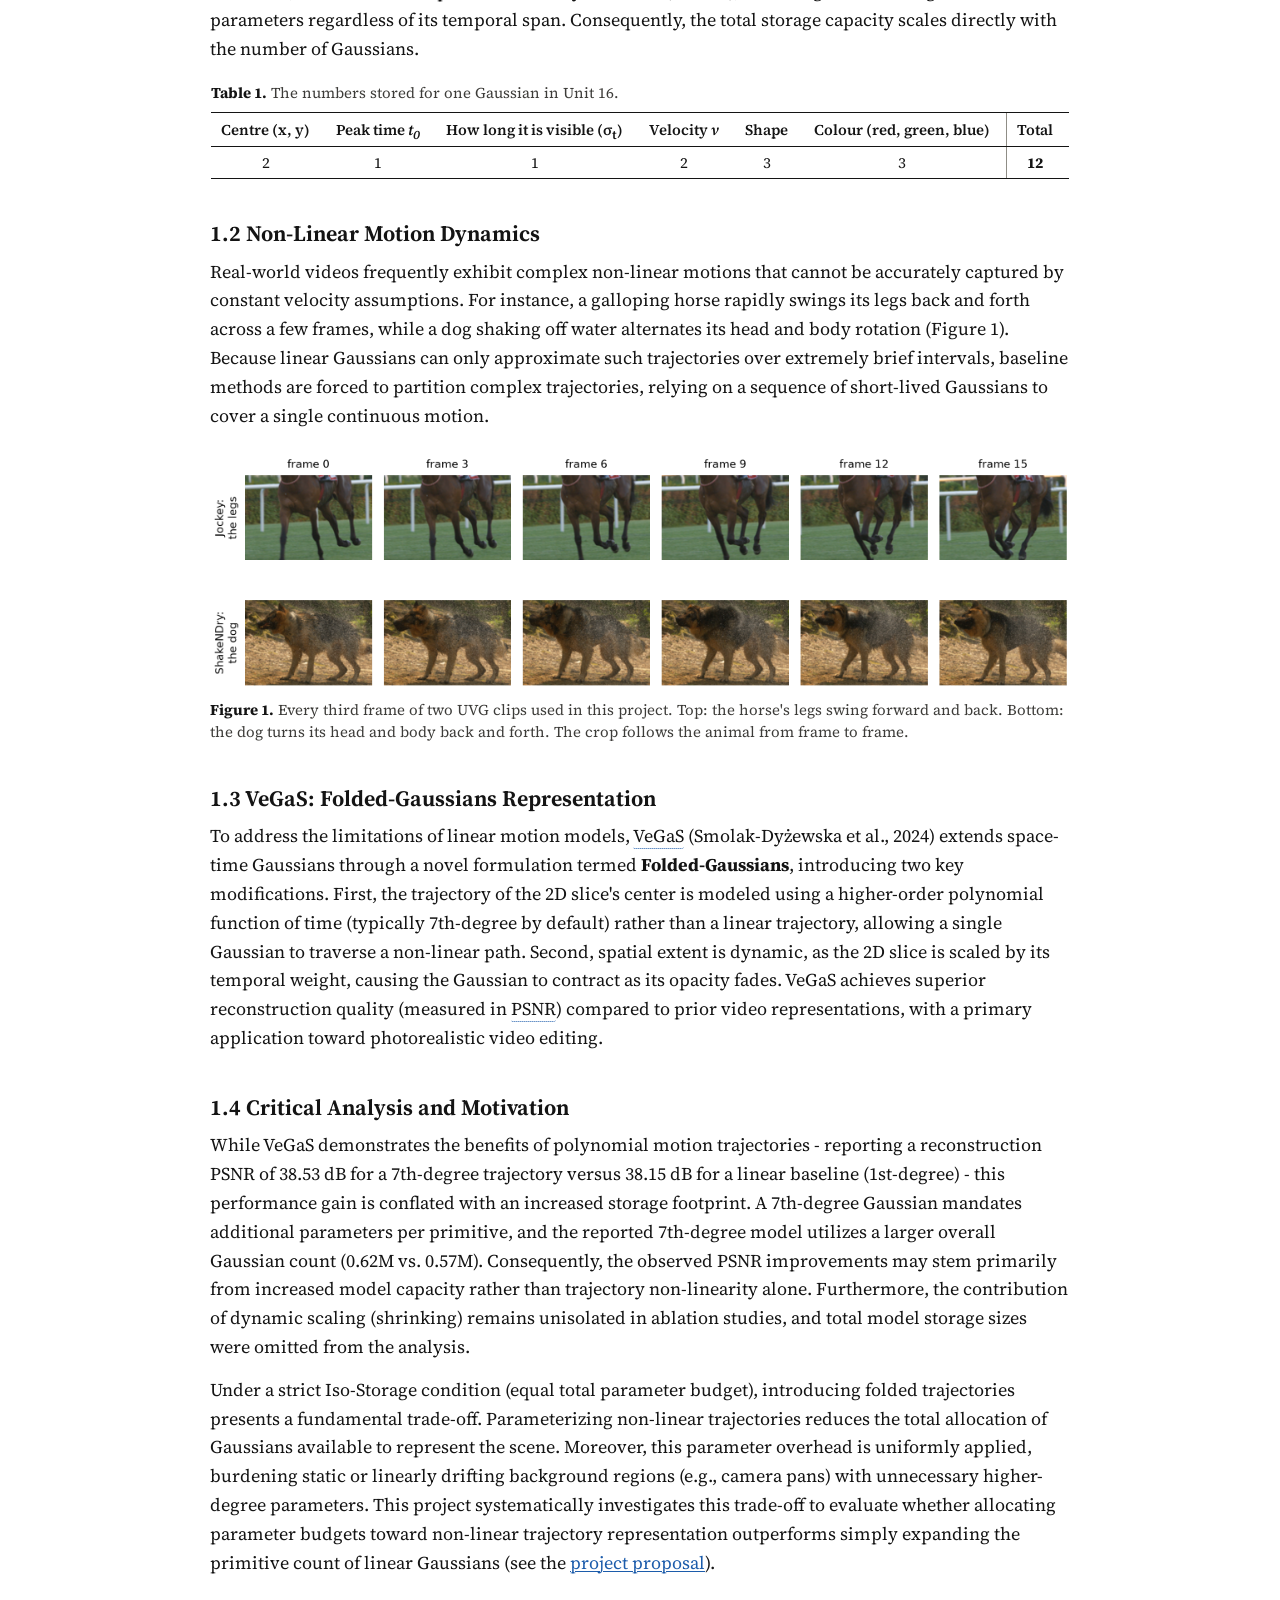
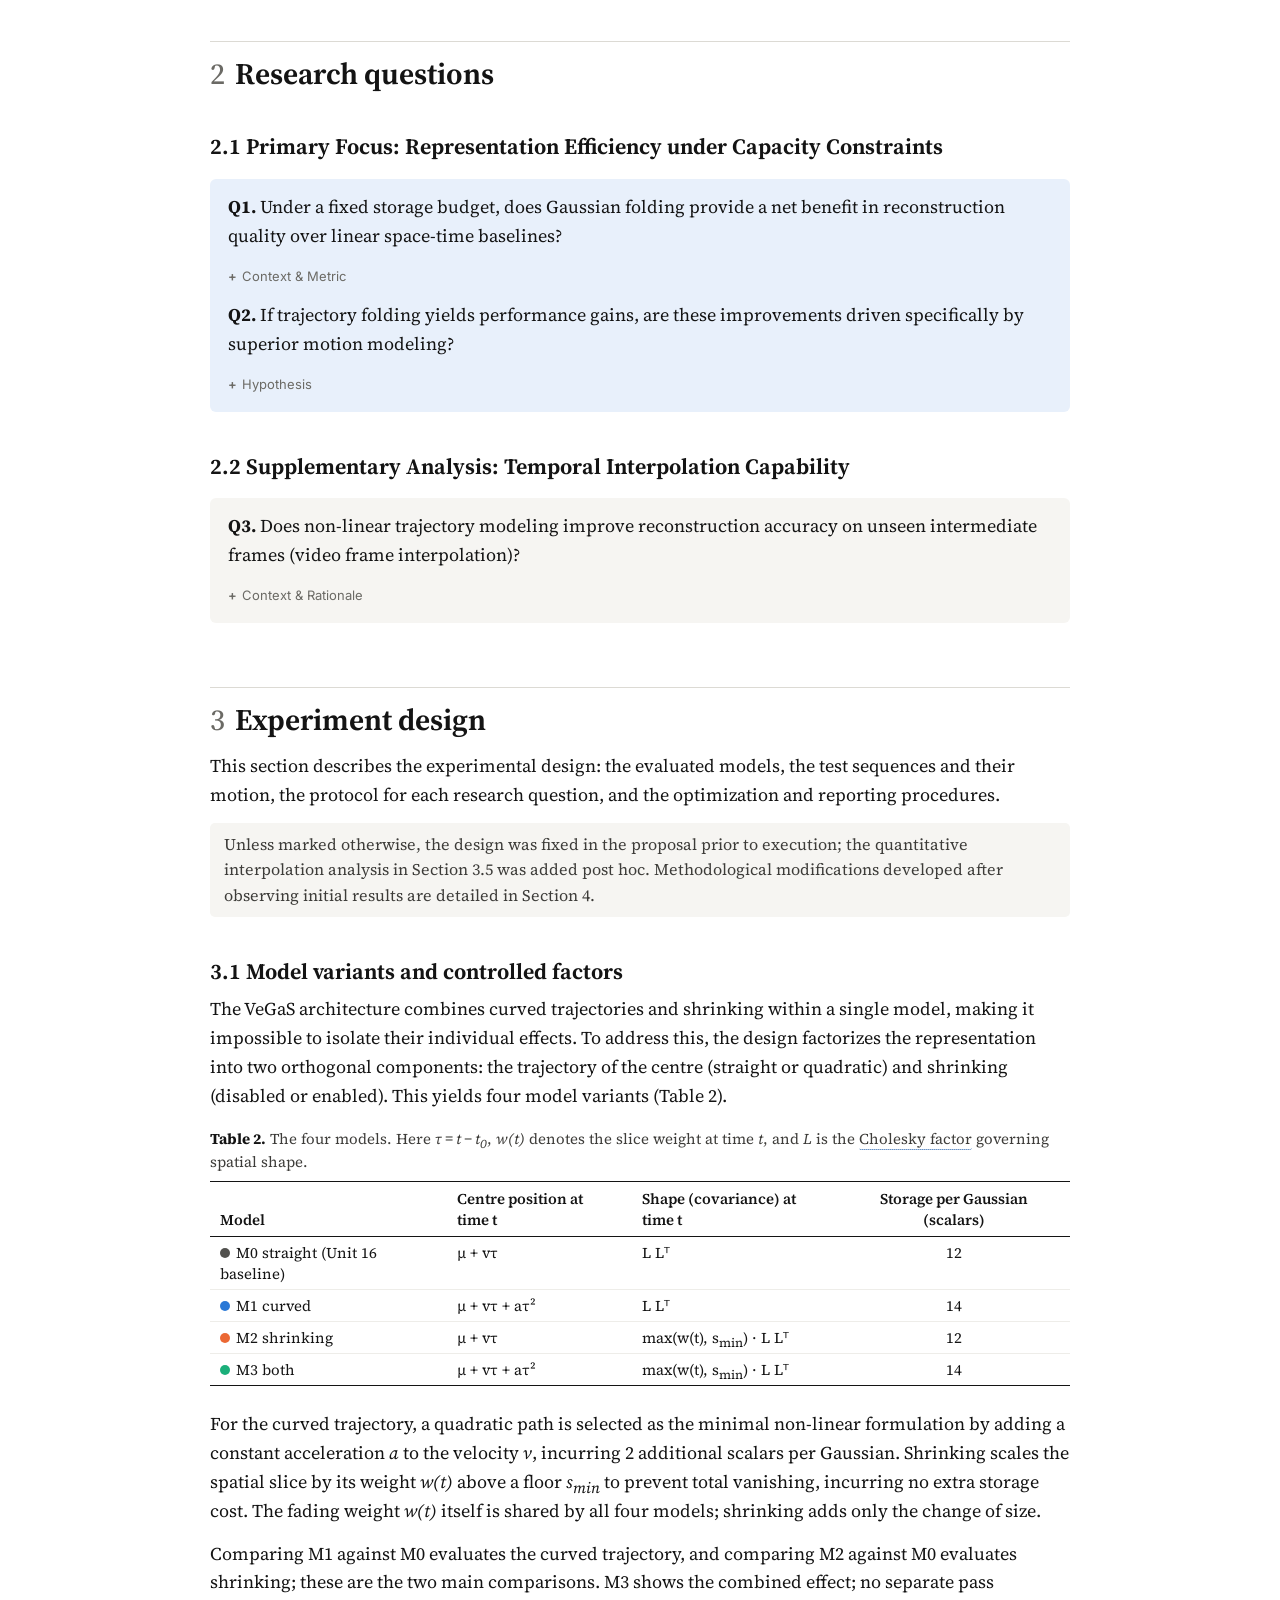
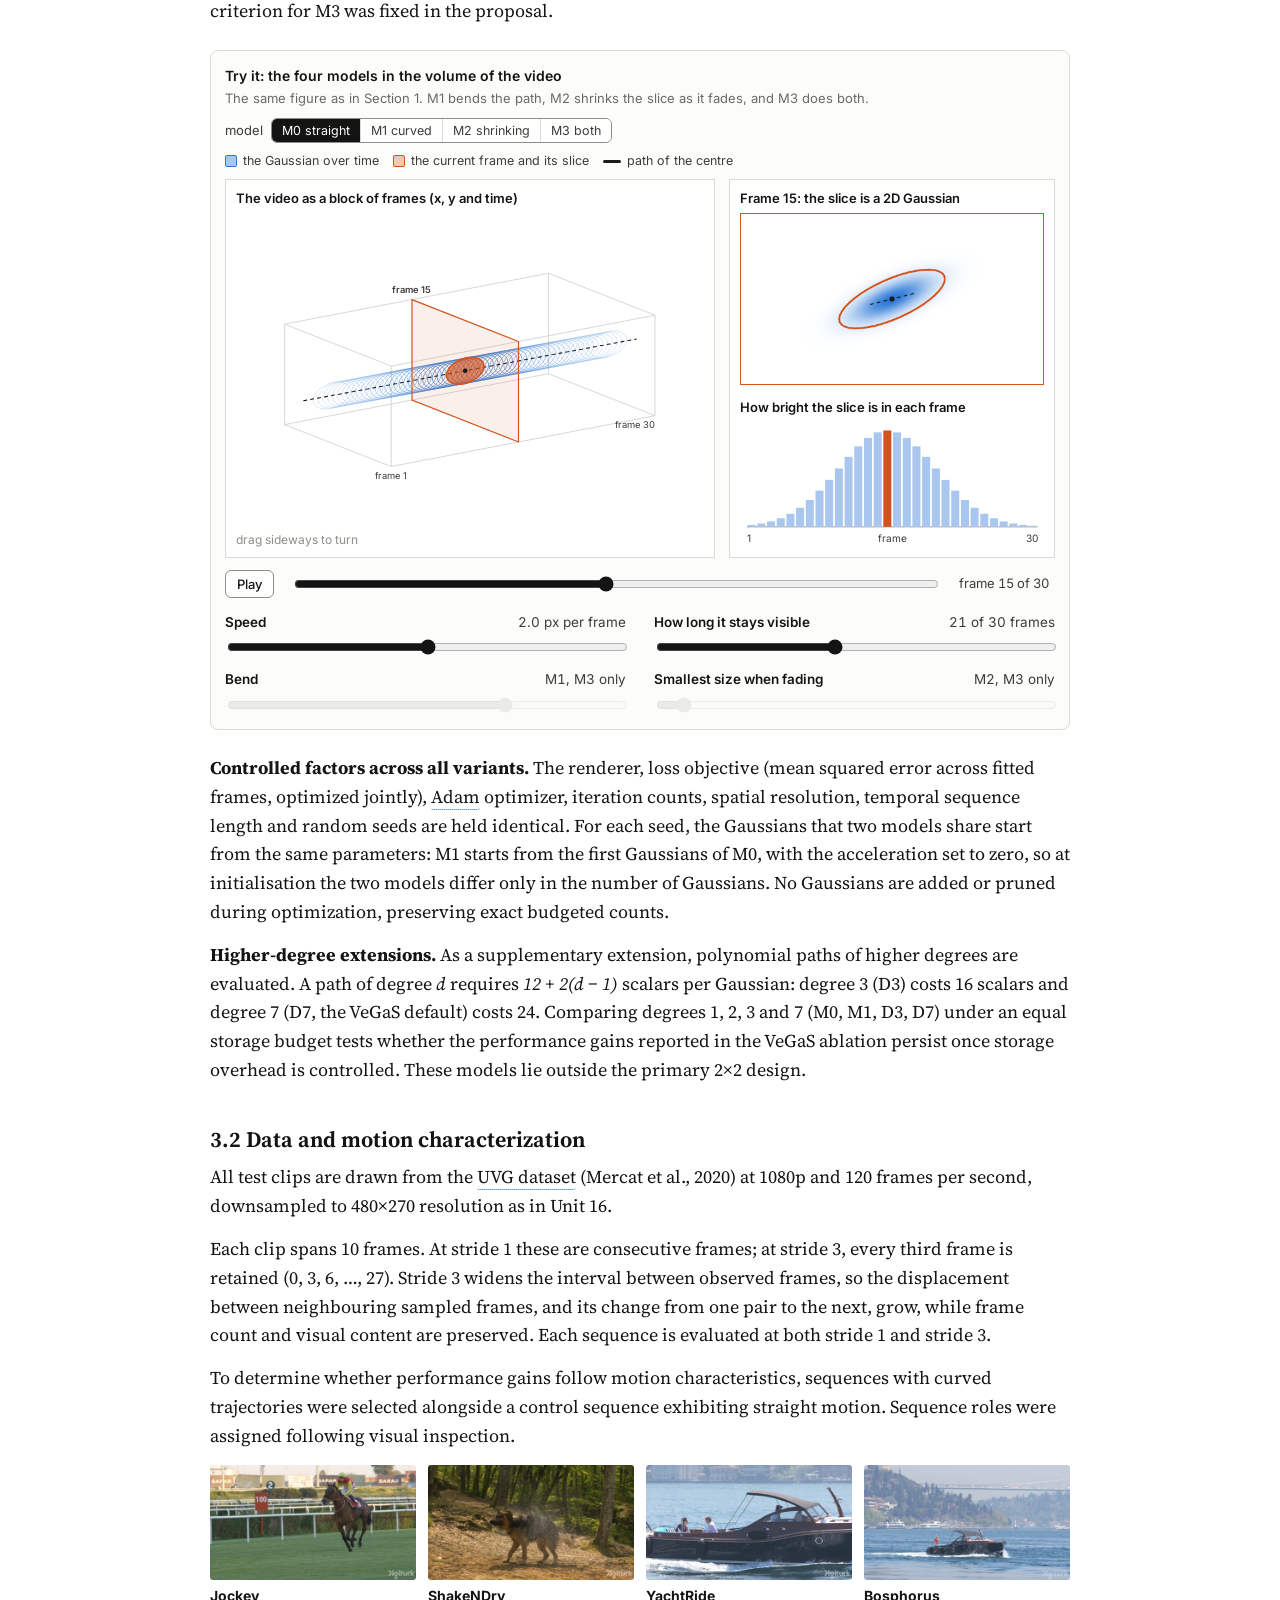
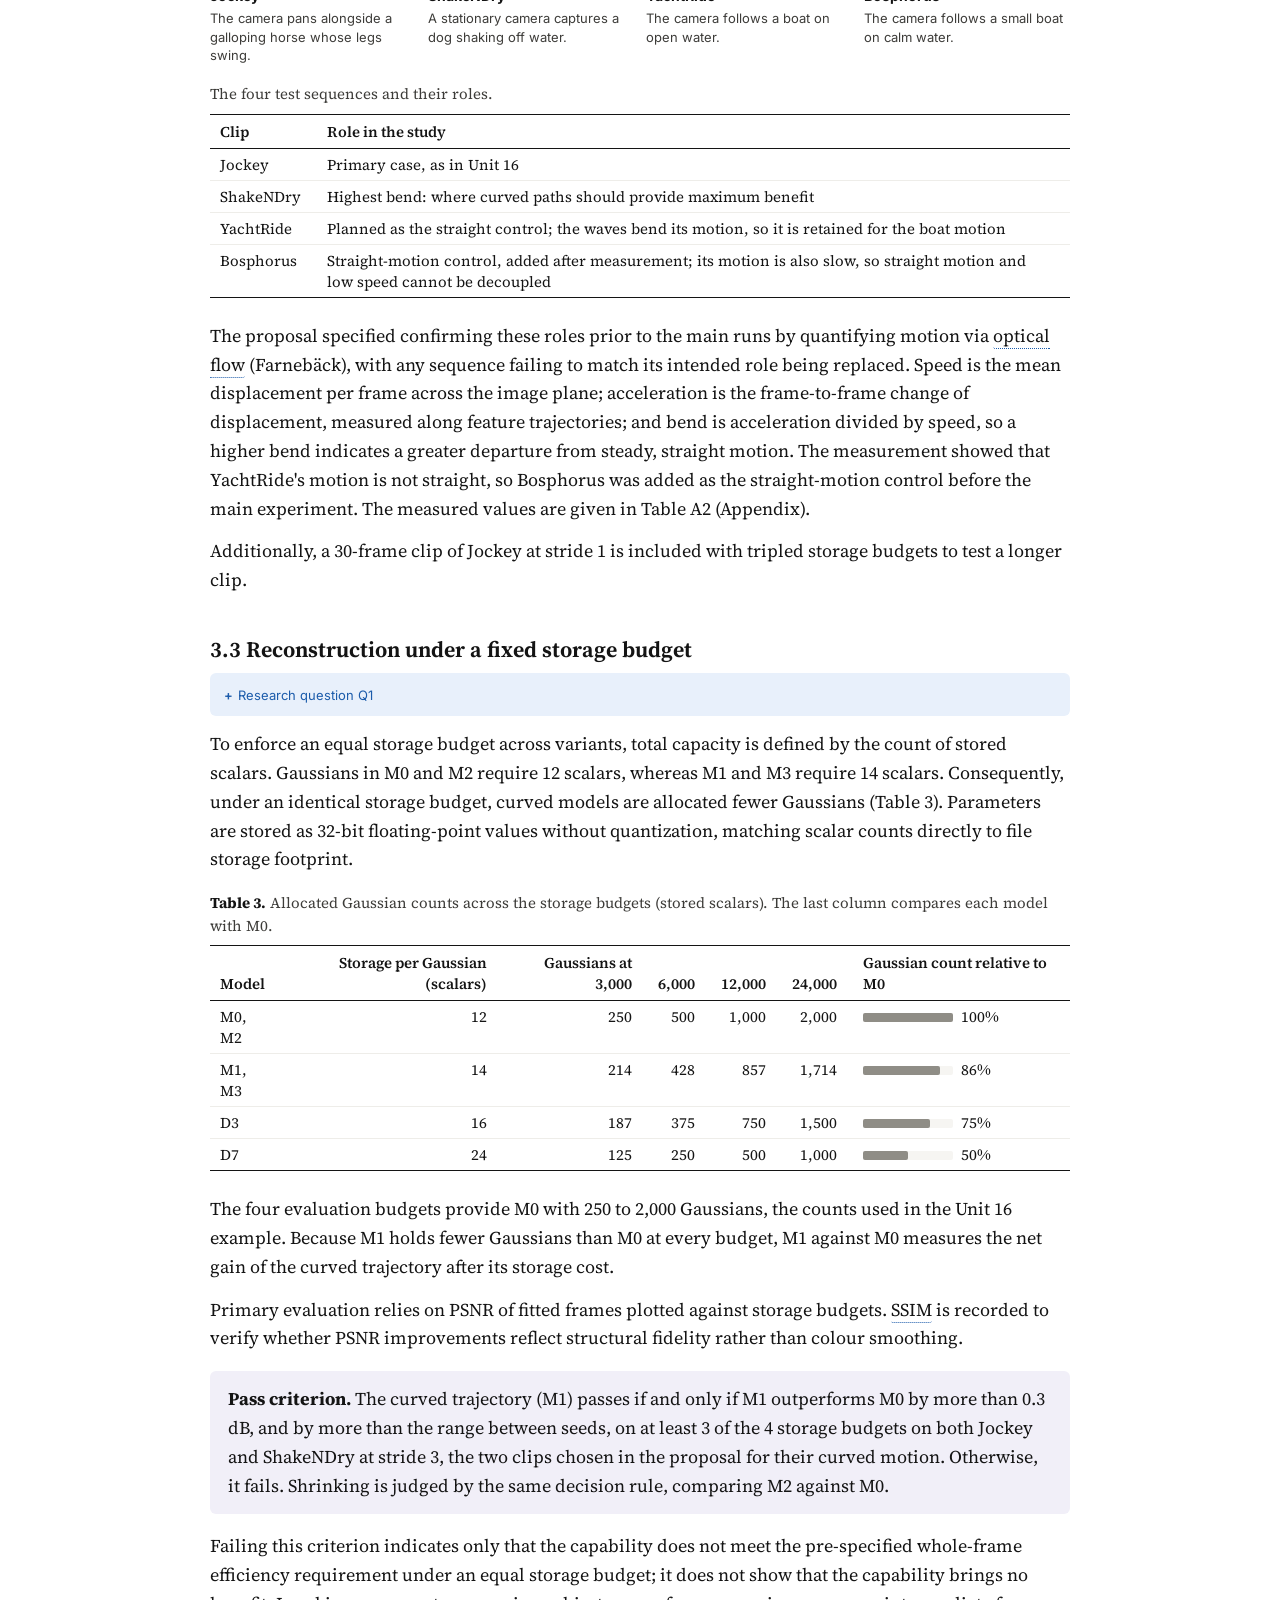
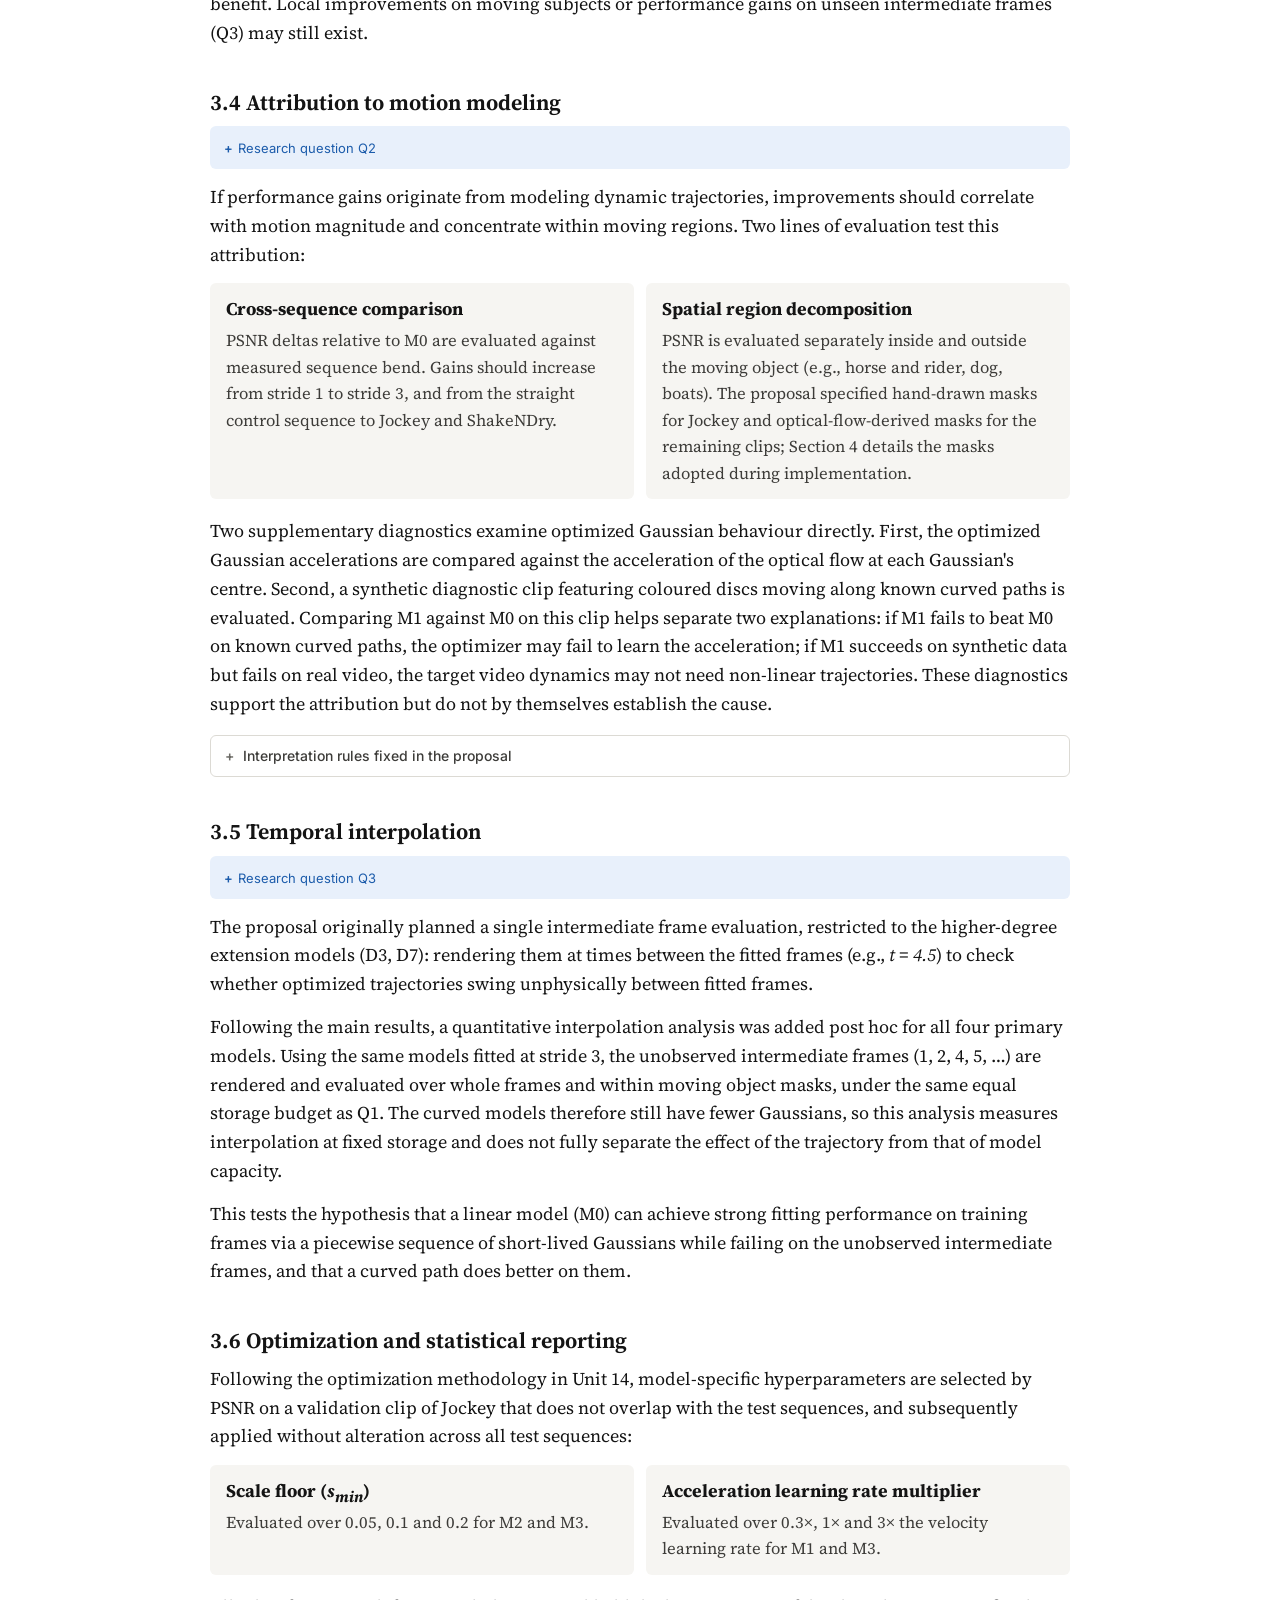
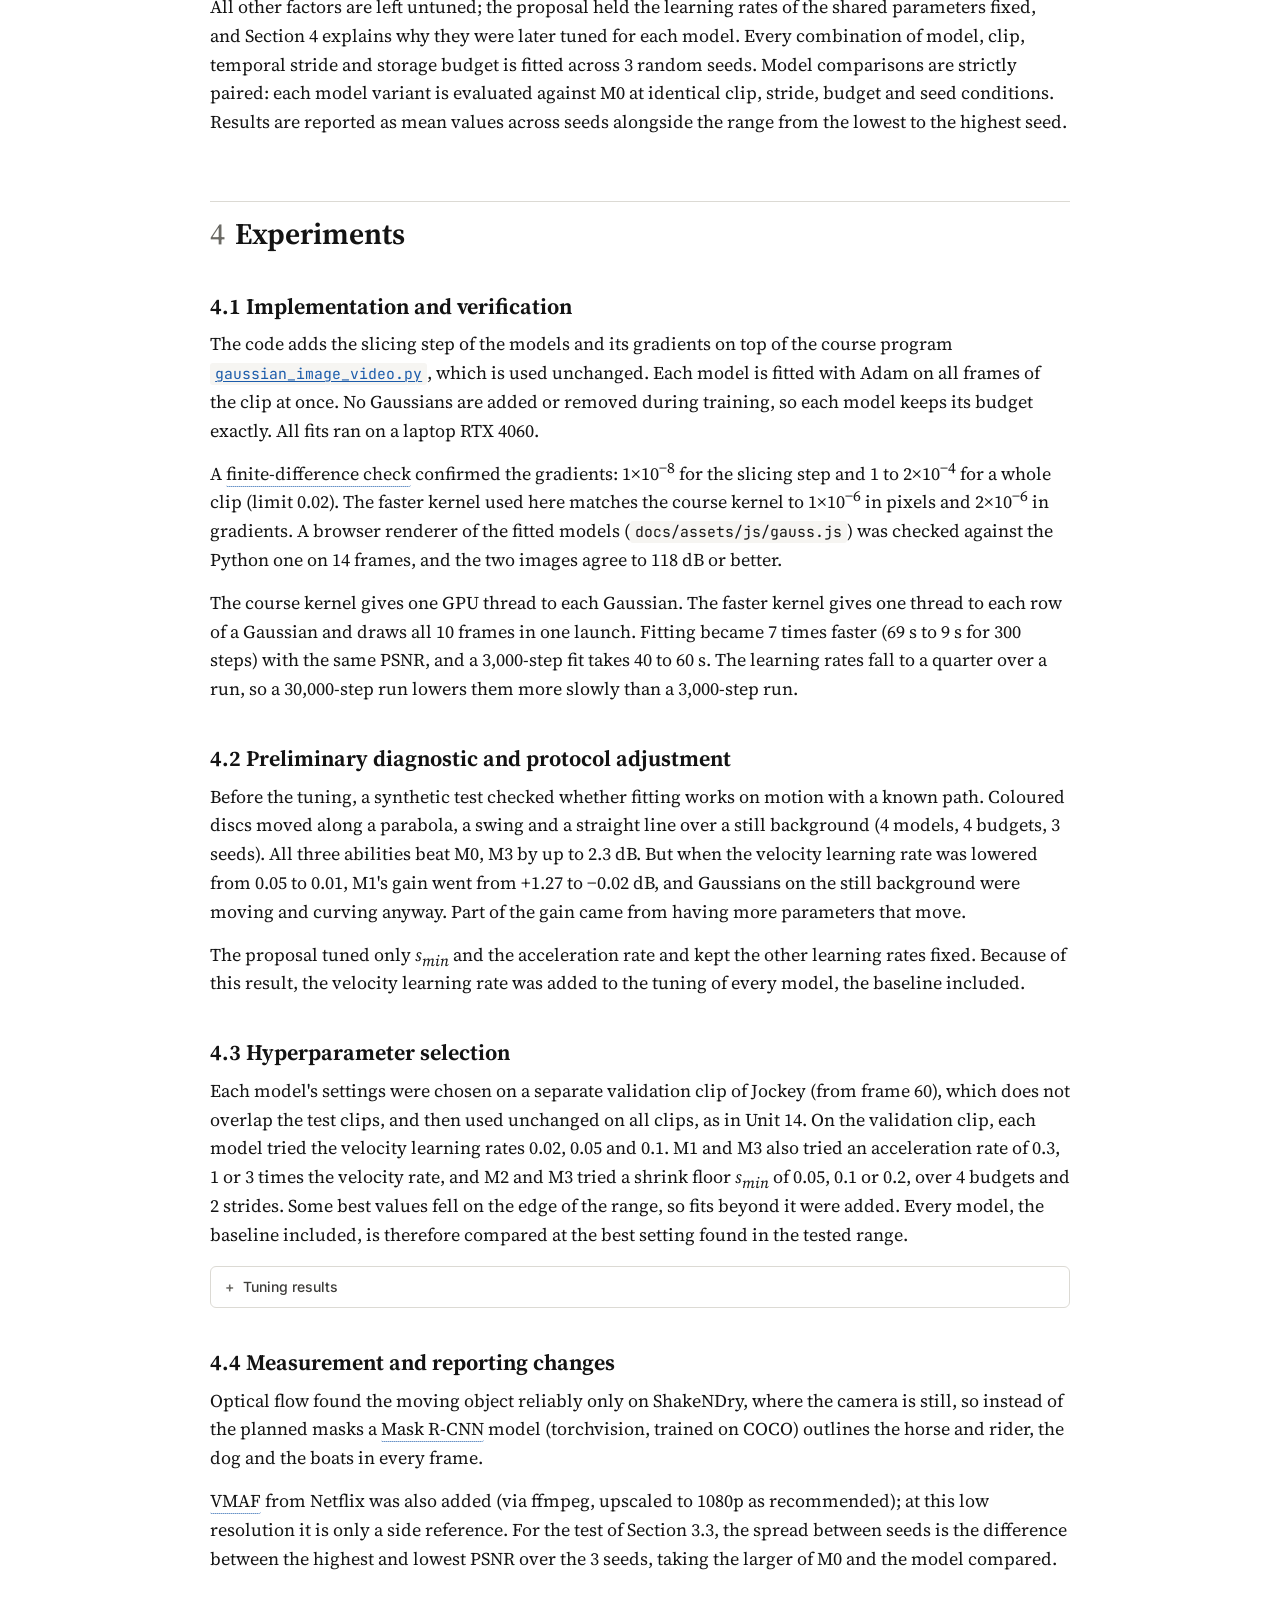
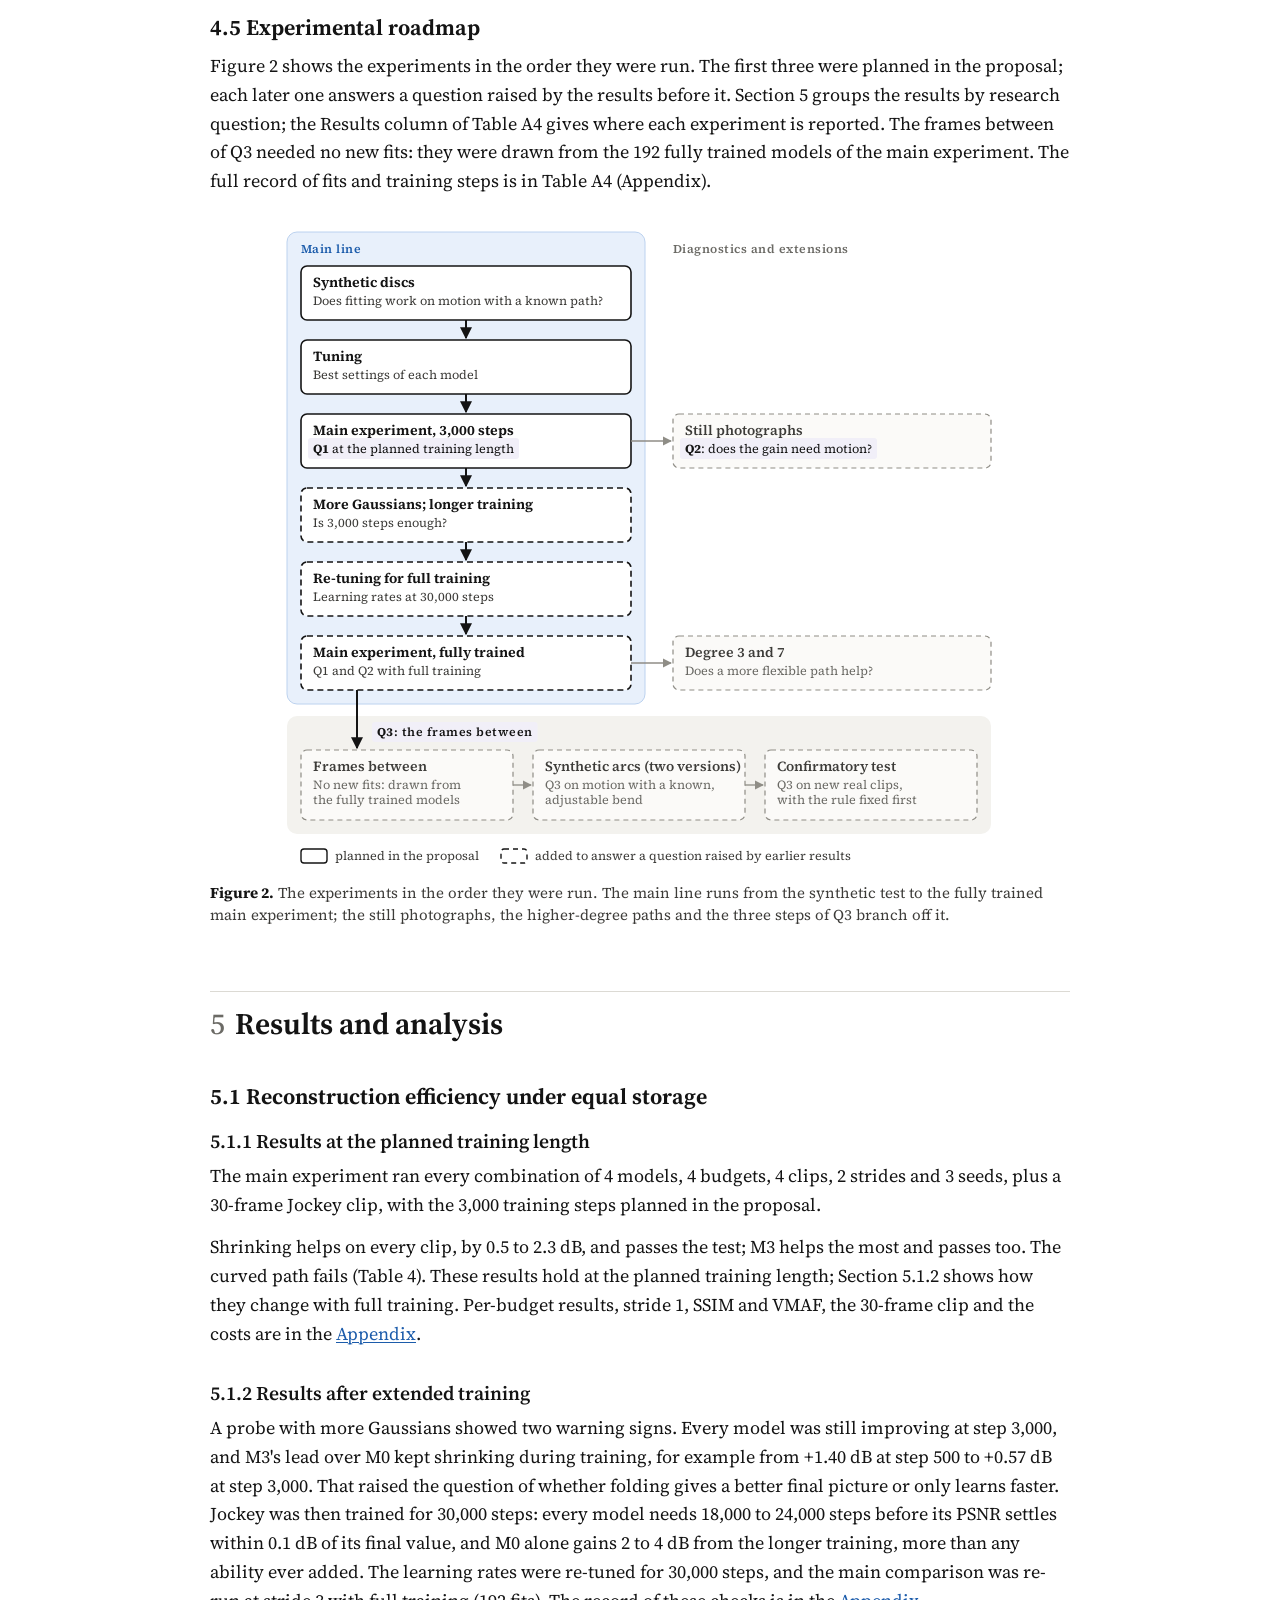
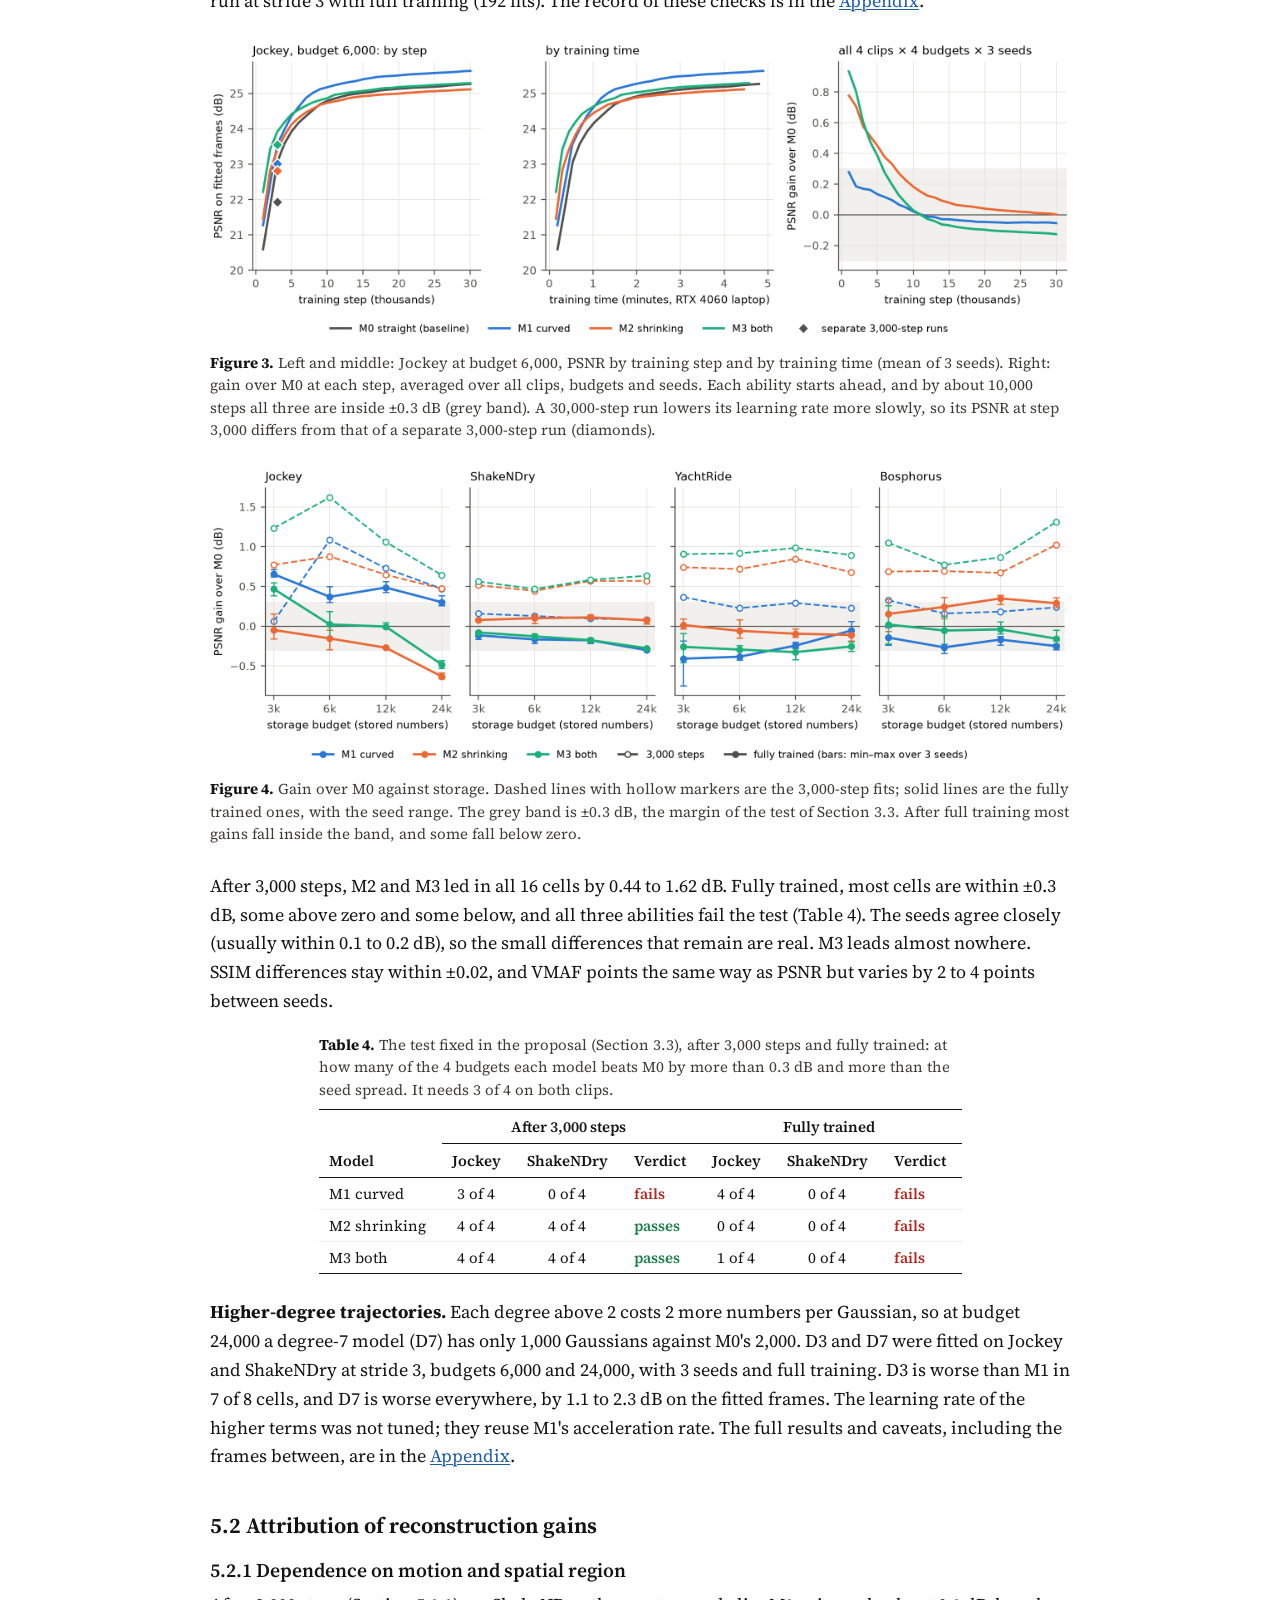
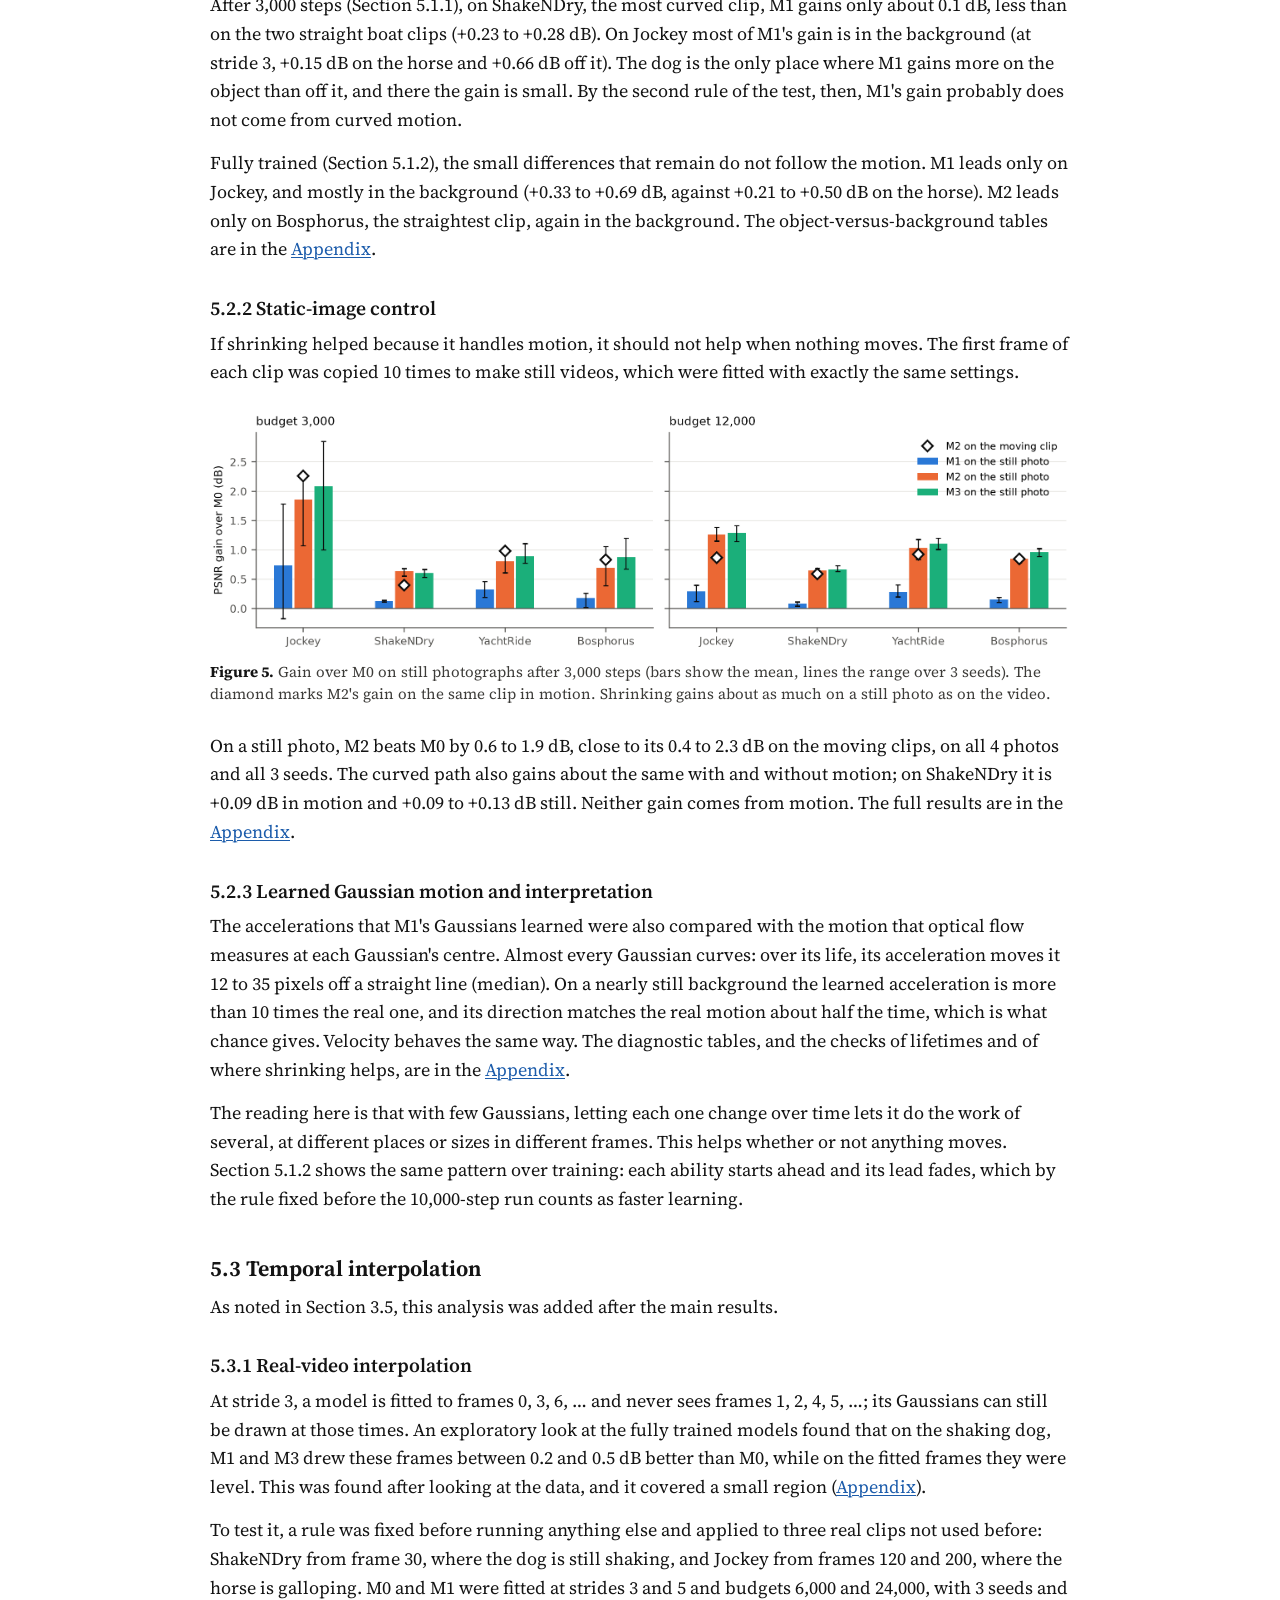
==== commit 6422251a: "Fix a small bug" ====
--- a/docs/index.html
+++ b/docs/index.html
@@ -8,7 +8,7 @@
 <link rel="preconnect" href="https://fonts.googleapis.com">
 <link rel="preconnect" href="https://fonts.gstatic.com" crossorigin>
 <link href="https://fonts.googleapis.com/css2?family=Inter:wght@400;500;600&family=JetBrains+Mono&family=Source+Serif+4:ital,opsz,wght@0,8..60,400;0,8..60,600;0,8..60,650;1,8..60,400&display=swap" rel="stylesheet">
-<link rel="stylesheet" href="assets/style.css?v=20261107j">
+<link rel="stylesheet" href="assets/style.css?v=20261107k">
 <link rel="icon" href="data:image/svg+xml,%3Csvg xmlns='http://www.w3.org/2000/svg' viewBox='0 0 32 32'%3E%3Cdefs%3E%3CradialGradient id='g'%3E%3Cstop offset='0' stop-color='%232a78d6'/%3E%3Cstop offset='1' stop-color='%232a78d6' stop-opacity='0'/%3E%3C/radialGradient%3E%3C/defs%3E%3Cellipse cx='16' cy='16' rx='14' ry='9' fill='url(%23g)' transform='rotate(-30 16 16)'/%3E%3C/svg%3E">
 </head>
 <body>
@@ -196,10 +196,10 @@
 <p>Each clip spans 10 frames. At stride 1 these are consecutive frames; at stride 3, every third frame is retained (0, 3, 6, …, 27). Stride 3 widens the interval between observed frames, so the displacement between neighbouring sampled frames, and its change from one pair to the next, grow, while frame count and visual content are preserved. Each sequence is evaluated at both stride 1 and stride 3.</p>
 <p>To determine whether performance gains follow motion characteristics, sequences with curved trajectories were selected alongside a control sequence exhibiting straight motion. Sequence roles were assigned following visual inspection.</p>
 <div class="cards">
-  <div class="card"><img src="data/frames/Jockey_k0/0012.webp" alt="Jockey frame" loading="lazy"><b>Jockey</b><span>The camera pans alongside a galloping horse whose legs swing.</span></div>
-  <div class="card"><img src="data/frames/ShakeNDry_k0/0012.webp" alt="ShakeNDry frame" loading="lazy"><b>ShakeNDry</b><span>A stationary camera captures a dog shaking off water.</span></div>
-  <div class="card"><img src="data/frames/YachtRide_k0/0012.webp" alt="YachtRide frame" loading="lazy"><b>YachtRide</b><span>The camera follows a boat on open water.</span></div>
-  <div class="card"><img src="data/frames/Bosphorus_k0/0012.webp" alt="Bosphorus frame" loading="lazy"><b>Bosphorus</b><span>The camera follows a small boat on calm water.</span></div>
+  <div class="card"><img src="figures/clip_jockey.webp" alt="Jockey frame" loading="lazy"><b>Jockey</b><span>The camera pans alongside a galloping horse whose legs swing.</span></div>
+  <div class="card"><img src="figures/clip_shakendry.webp" alt="ShakeNDry frame" loading="lazy"><b>ShakeNDry</b><span>A stationary camera captures a dog shaking off water.</span></div>
+  <div class="card"><img src="figures/clip_yachtride.webp" alt="YachtRide frame" loading="lazy"><b>YachtRide</b><span>The camera follows a boat on open water.</span></div>
+  <div class="card"><img src="figures/clip_bosphorus.webp" alt="Bosphorus frame" loading="lazy"><b>Bosphorus</b><span>The camera follows a small boat on calm water.</span></div>
 </div>
 <div class="table-wrap">
 <table>
@@ -766,6 +766,6 @@
   Chen Hongshan · CP4282, National University of Singapore · 2026. Video frames from the UVG data set (CC BY-NC 3.0).
 </footer>
 
-<script type="module" src="assets/js/main.js?v=20261107j"></script>
+<script type="module" src="assets/js/main.js?v=20261107k"></script>
 </body>
 </html>
--- a/docs/assets/style.css
+++ b/docs/assets/style.css
@@ -200,18 +200,20 @@
 td.gs-n1, .gs-bar i.gs-n1 { background: var(--gs-n1); }
 td.gs-n2, .gs-bar i.gs-n2 { background: var(--gs-n2); }
 /* the one legend of the appendix (#colour-scale): a title, a five-step band, ticks at the bin edges */
-.gs-scale { display: flex; flex-wrap: wrap; align-items: center; column-gap: 14px; row-gap: 4px; margin: 4px 0 8px;
-  font-family: var(--sans); font-size: 13px; color: var(--ink-2); scroll-margin-top: 70px; }
+/* in the text face and size of the body (step 64) */
+.gs-scale { display: flex; flex-wrap: wrap; align-items: center; column-gap: 18px; row-gap: 6px; margin: 6px 0 10px;
+  font-family: var(--serif); font-size: 18px; color: var(--ink); scroll-margin-top: 70px; }
 .gs-head { white-space: nowrap; }
-.gs-info { display: inline-block; width: 16px; height: 16px; line-height: 15px; text-align: center; margin-left: 4px;
-  border: 1px solid var(--rule-strong); border-radius: 50%; border-bottom-style: solid; font-size: 11px; color: var(--muted); }
-.gs-band { position: relative; display: inline-block; width: 230px; padding-bottom: 17px; }
-.gs-bar { display: flex; height: 12px; border: 1px solid var(--rule); border-radius: 2px; overflow: hidden; background: #fff; }
+.gs-info { display: inline-block; width: 20px; height: 20px; line-height: 18px; text-align: center; margin-left: 6px;
+  vertical-align: 2px; border: 1px solid var(--rule-strong); border-radius: 50%; border-bottom-style: solid;
+  font-family: var(--sans); font-size: 13px; color: var(--muted); }
+.gs-band { position: relative; display: inline-block; width: 300px; max-width: 100%; padding-bottom: 28px; }
+.gs-bar { display: flex; height: 14px; border: 1px solid var(--rule); border-radius: 2px; overflow: hidden; background: #fff; }
 .gs-bar i { flex: 1; }
 .gs-bar i + i { border-left: 1px solid var(--rule); }
-.gs-ticks b { position: absolute; top: 15px; transform: translateX(-50%); font-weight: 400; font-size: 11.5px;
-  color: var(--muted); white-space: nowrap; }
-a.gs-link { font-family: var(--sans); font-size: 13px; white-space: nowrap; }
+.gs-ticks b { position: absolute; top: 17px; transform: translateX(-50%); font-weight: 400; font-size: 18px;
+  line-height: 1.3; color: var(--ink); white-space: nowrap; }
+a.gs-link { white-space: nowrap; }
 /* a cell that meets the criterion of Section 3.3: shaded and bold, so it does not rest on colour alone */
 td.meet { background: #e6f1ea; font-weight: 650; }
 td .pass { color: var(--good); font-weight: 600; }
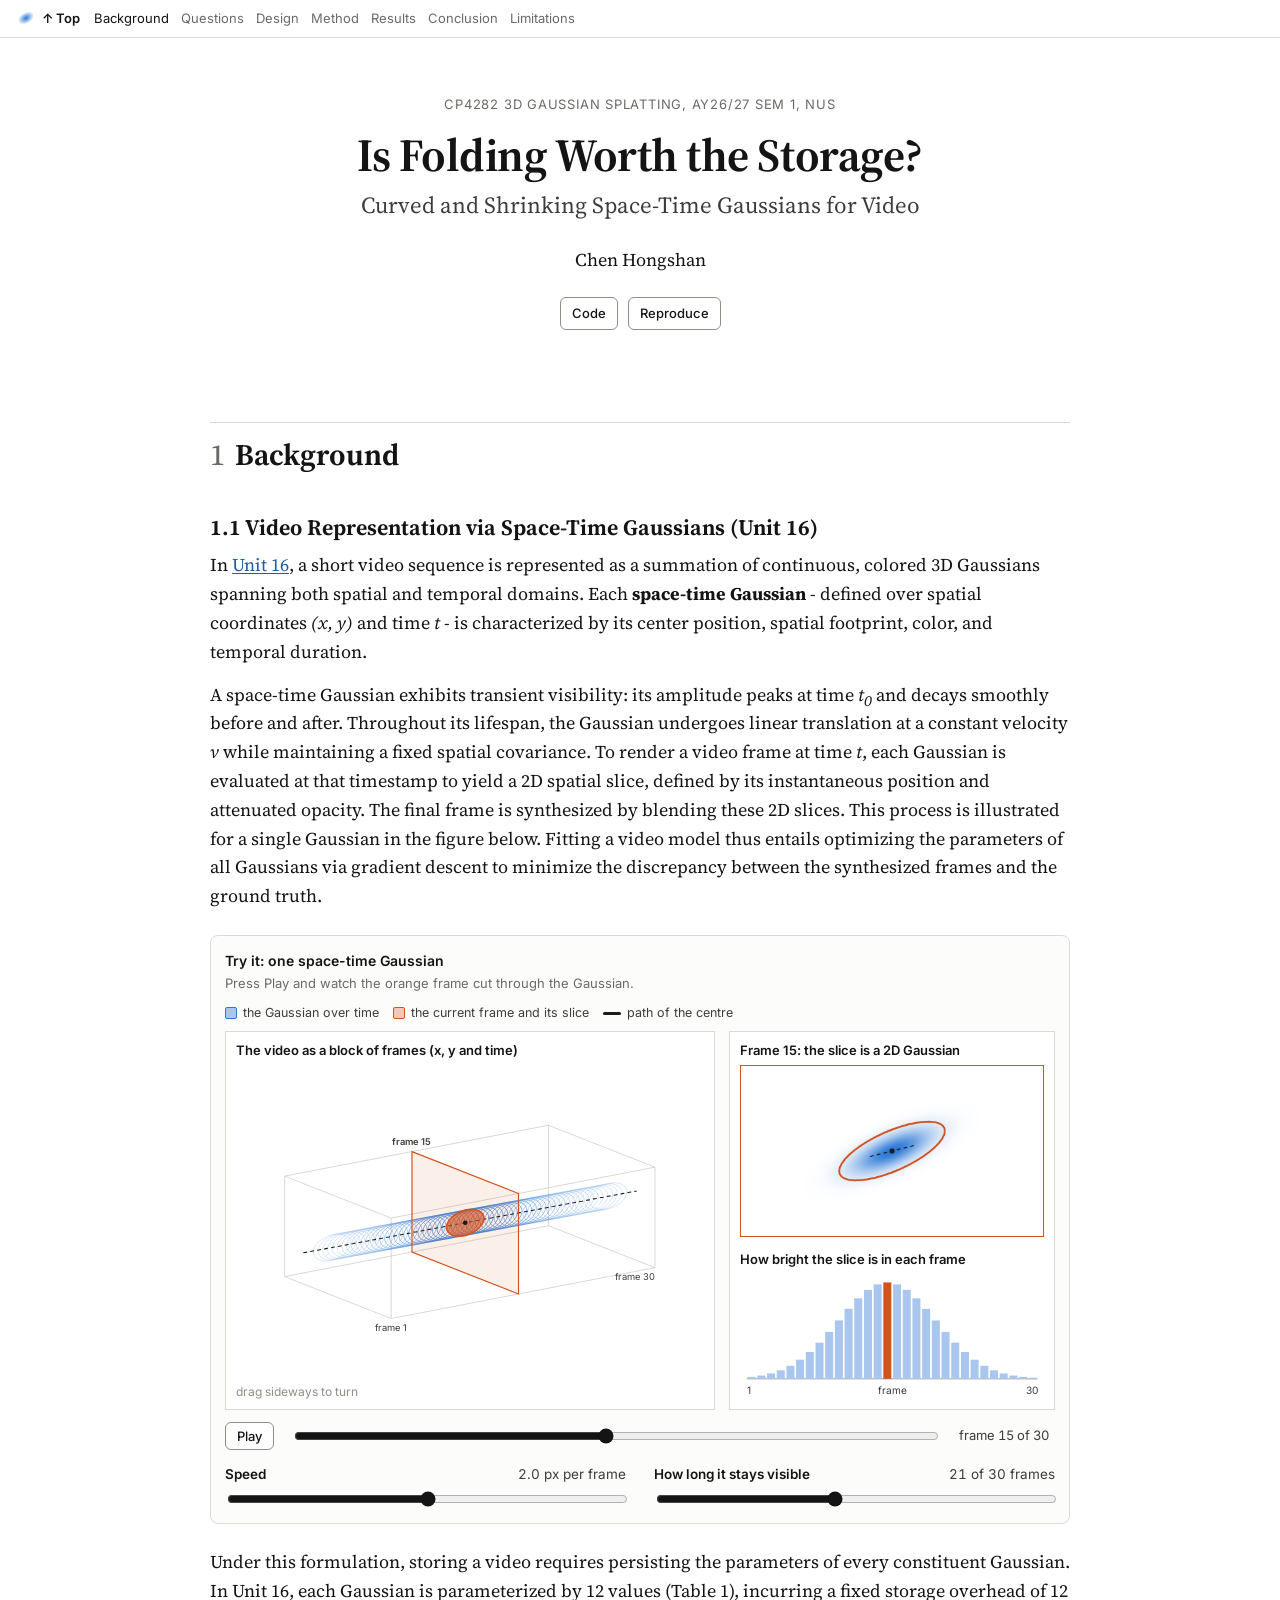
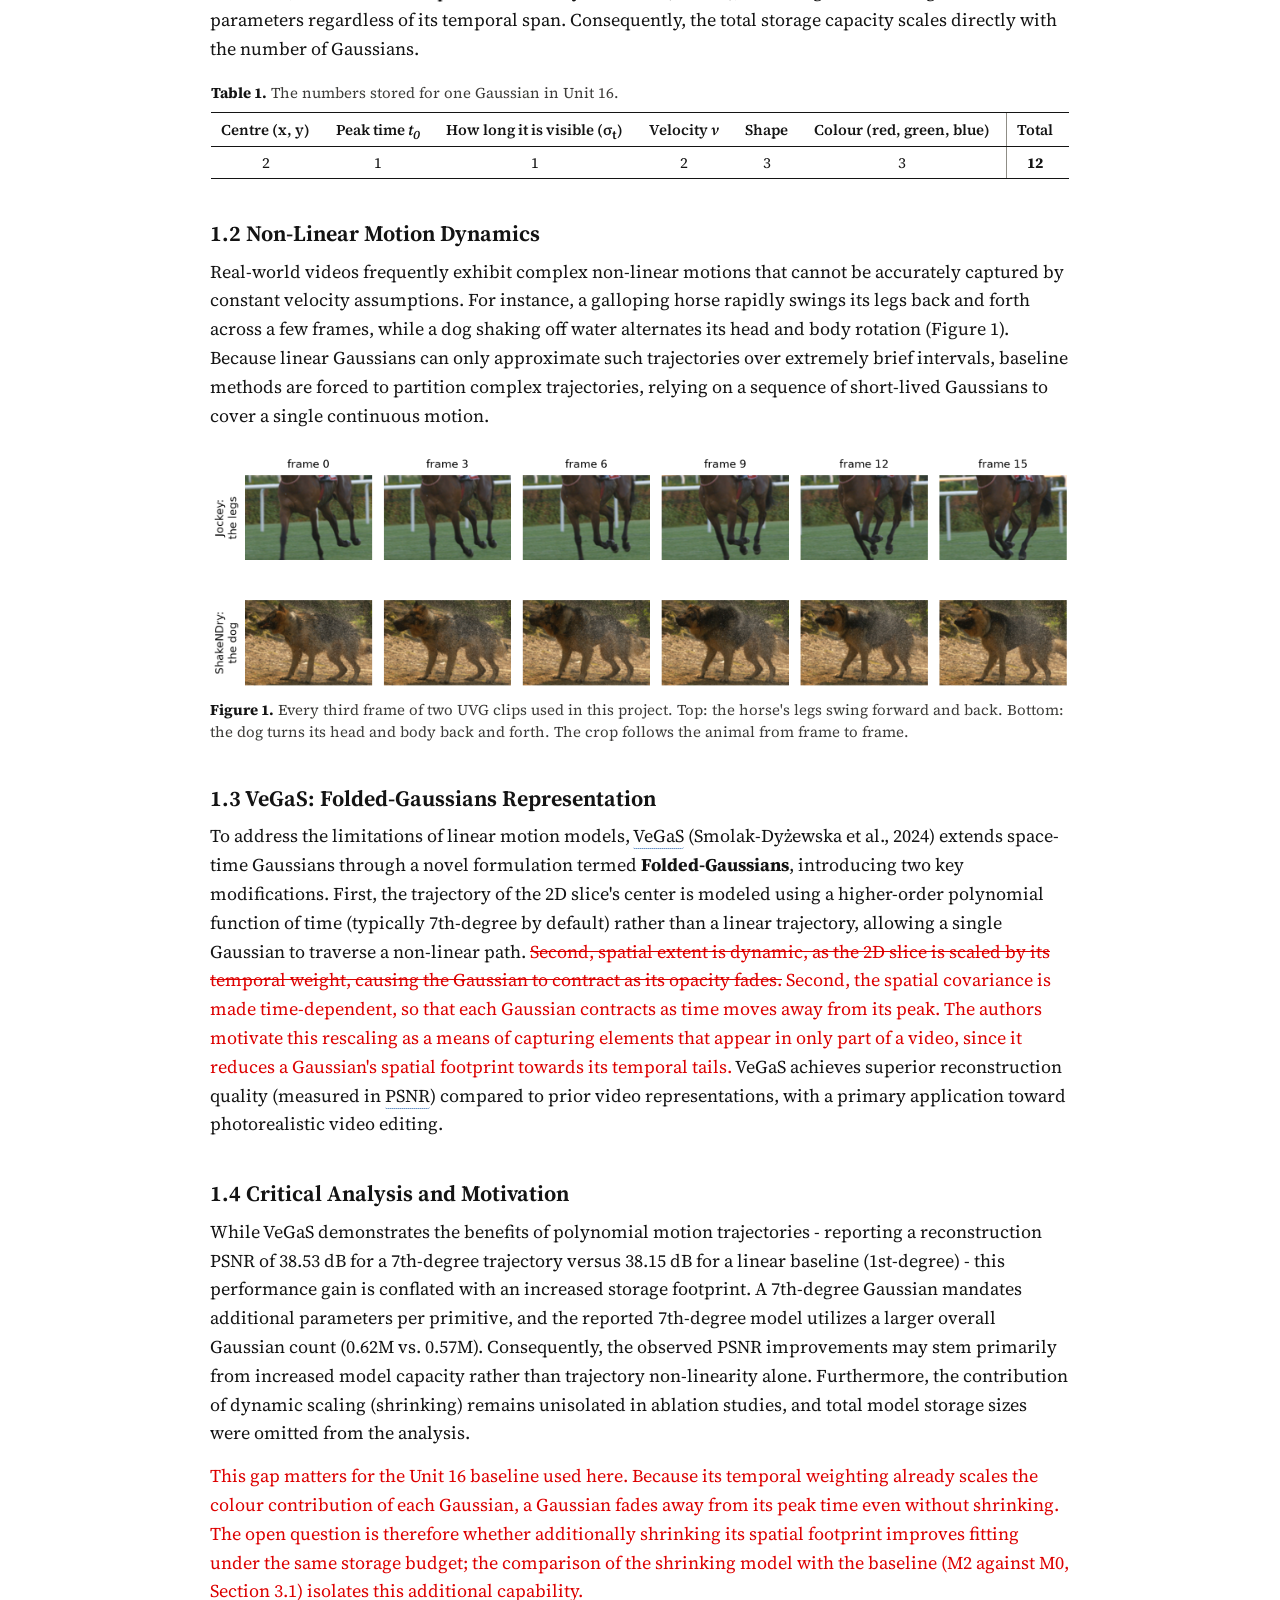
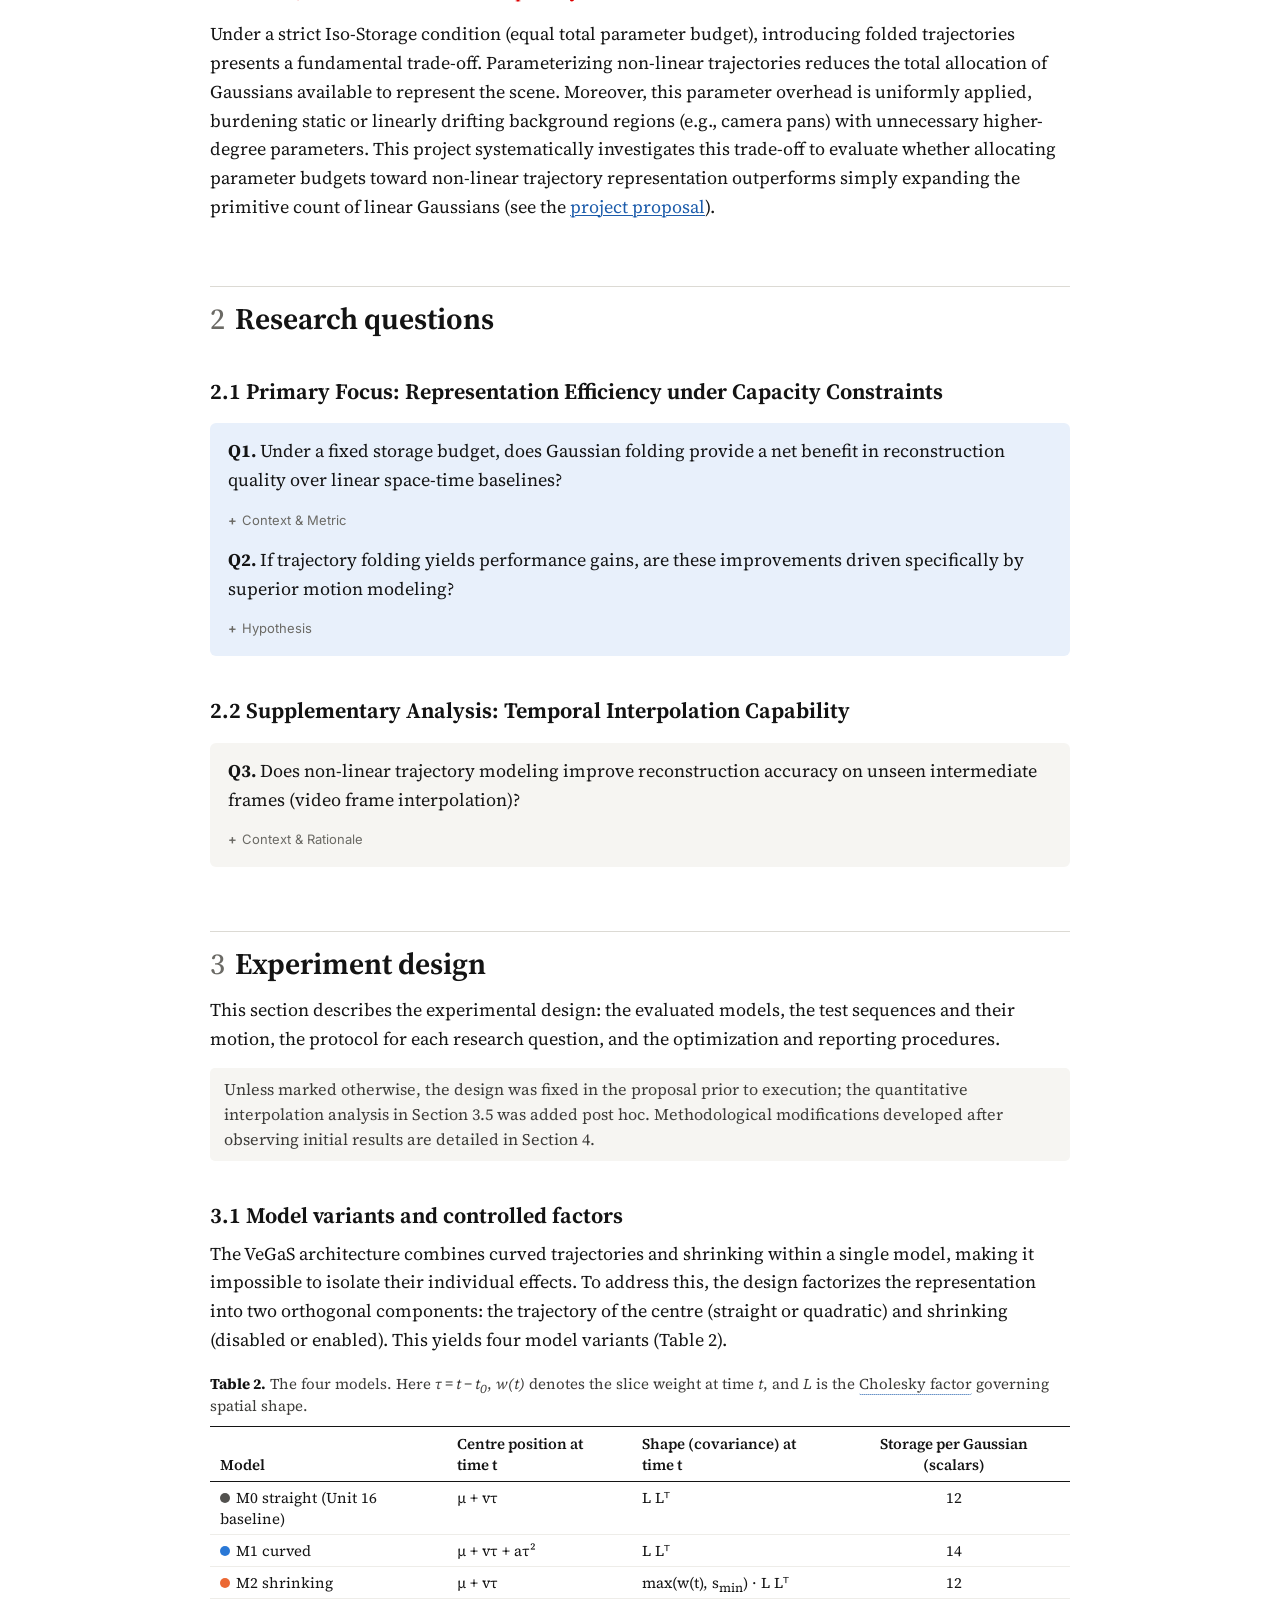
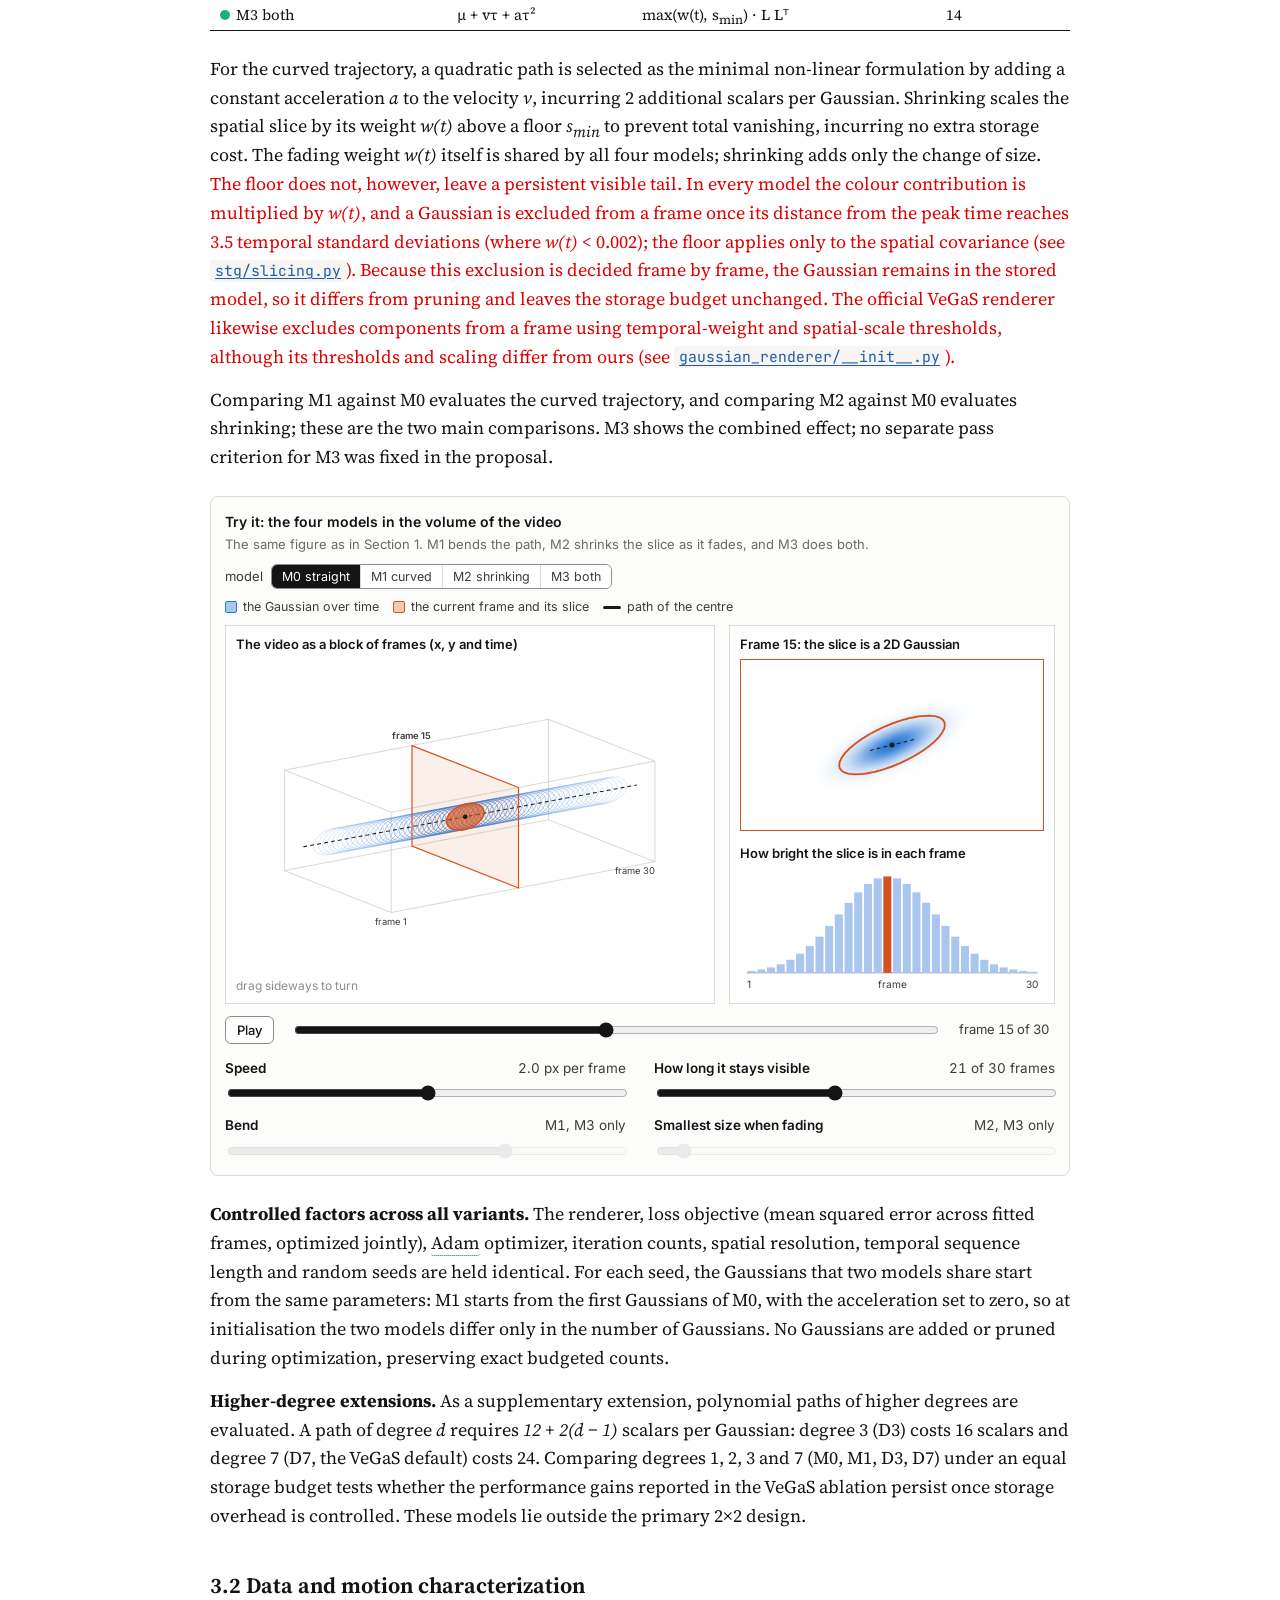
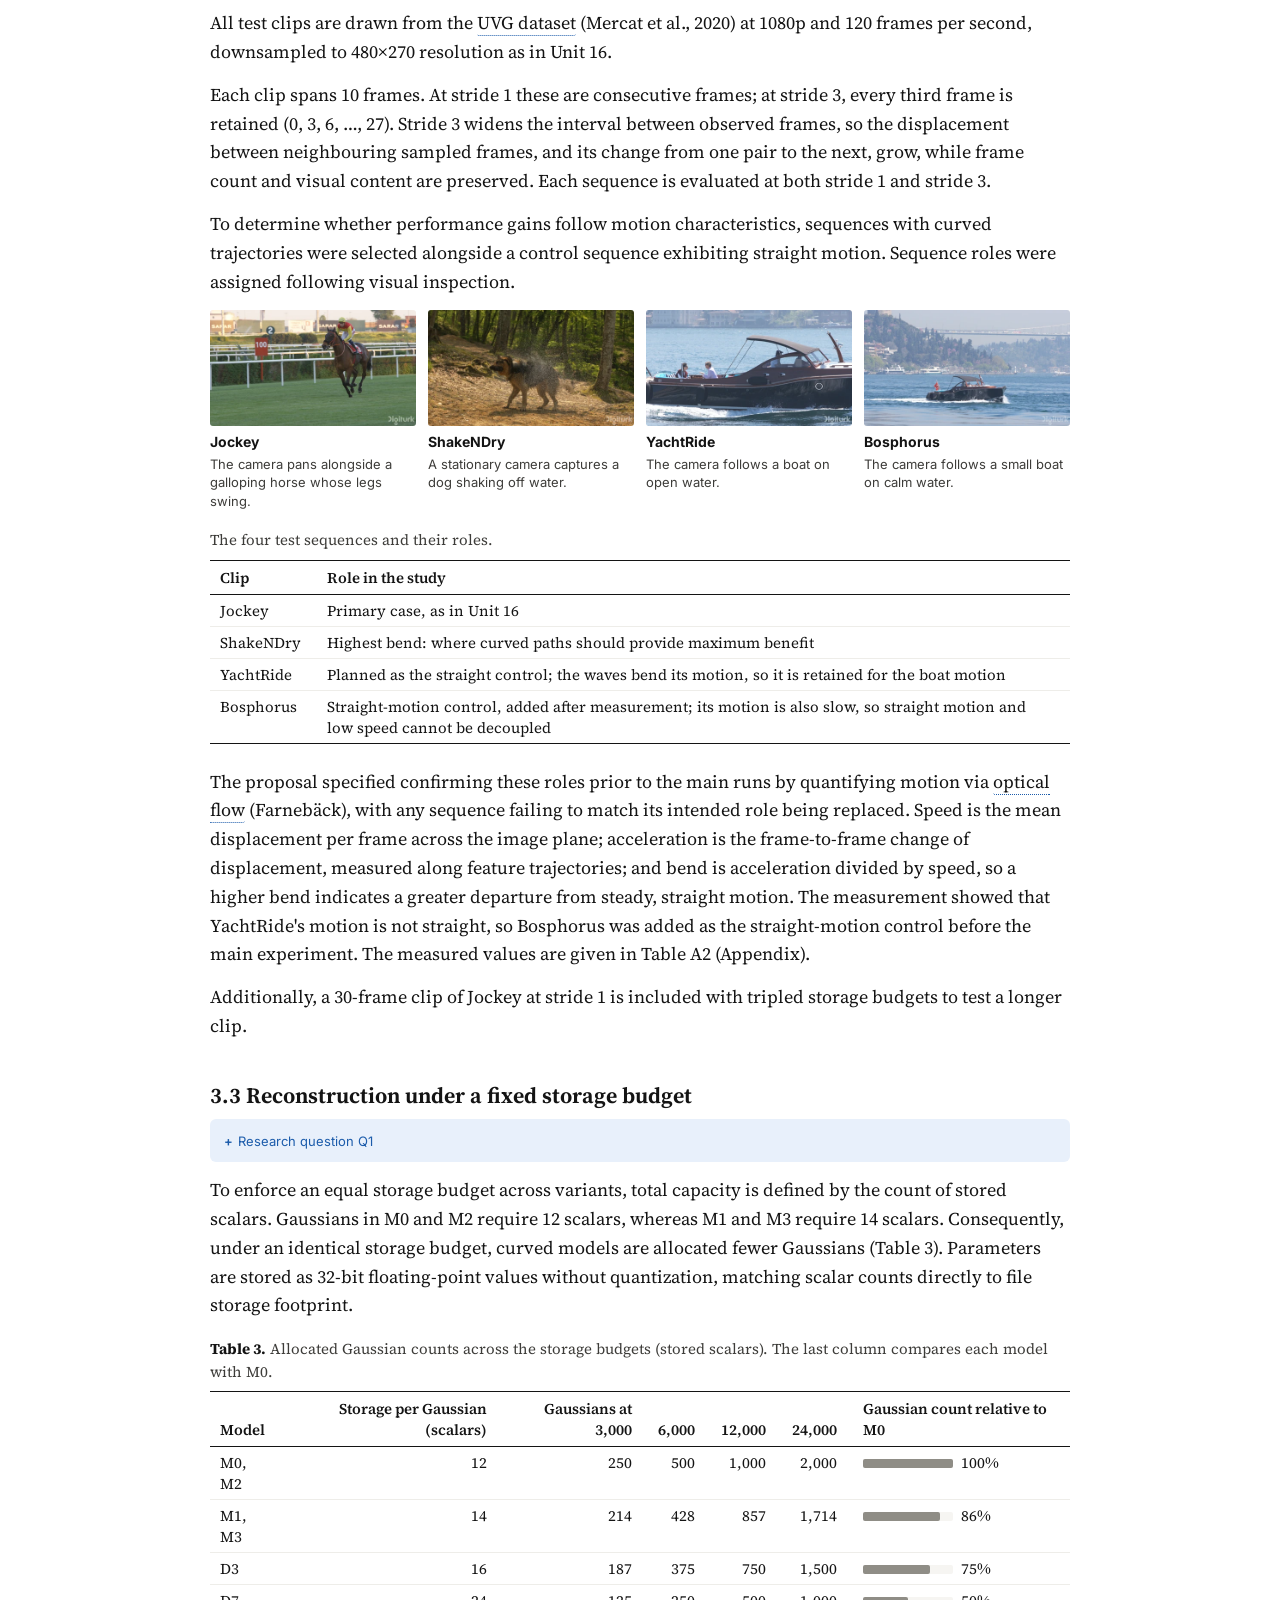
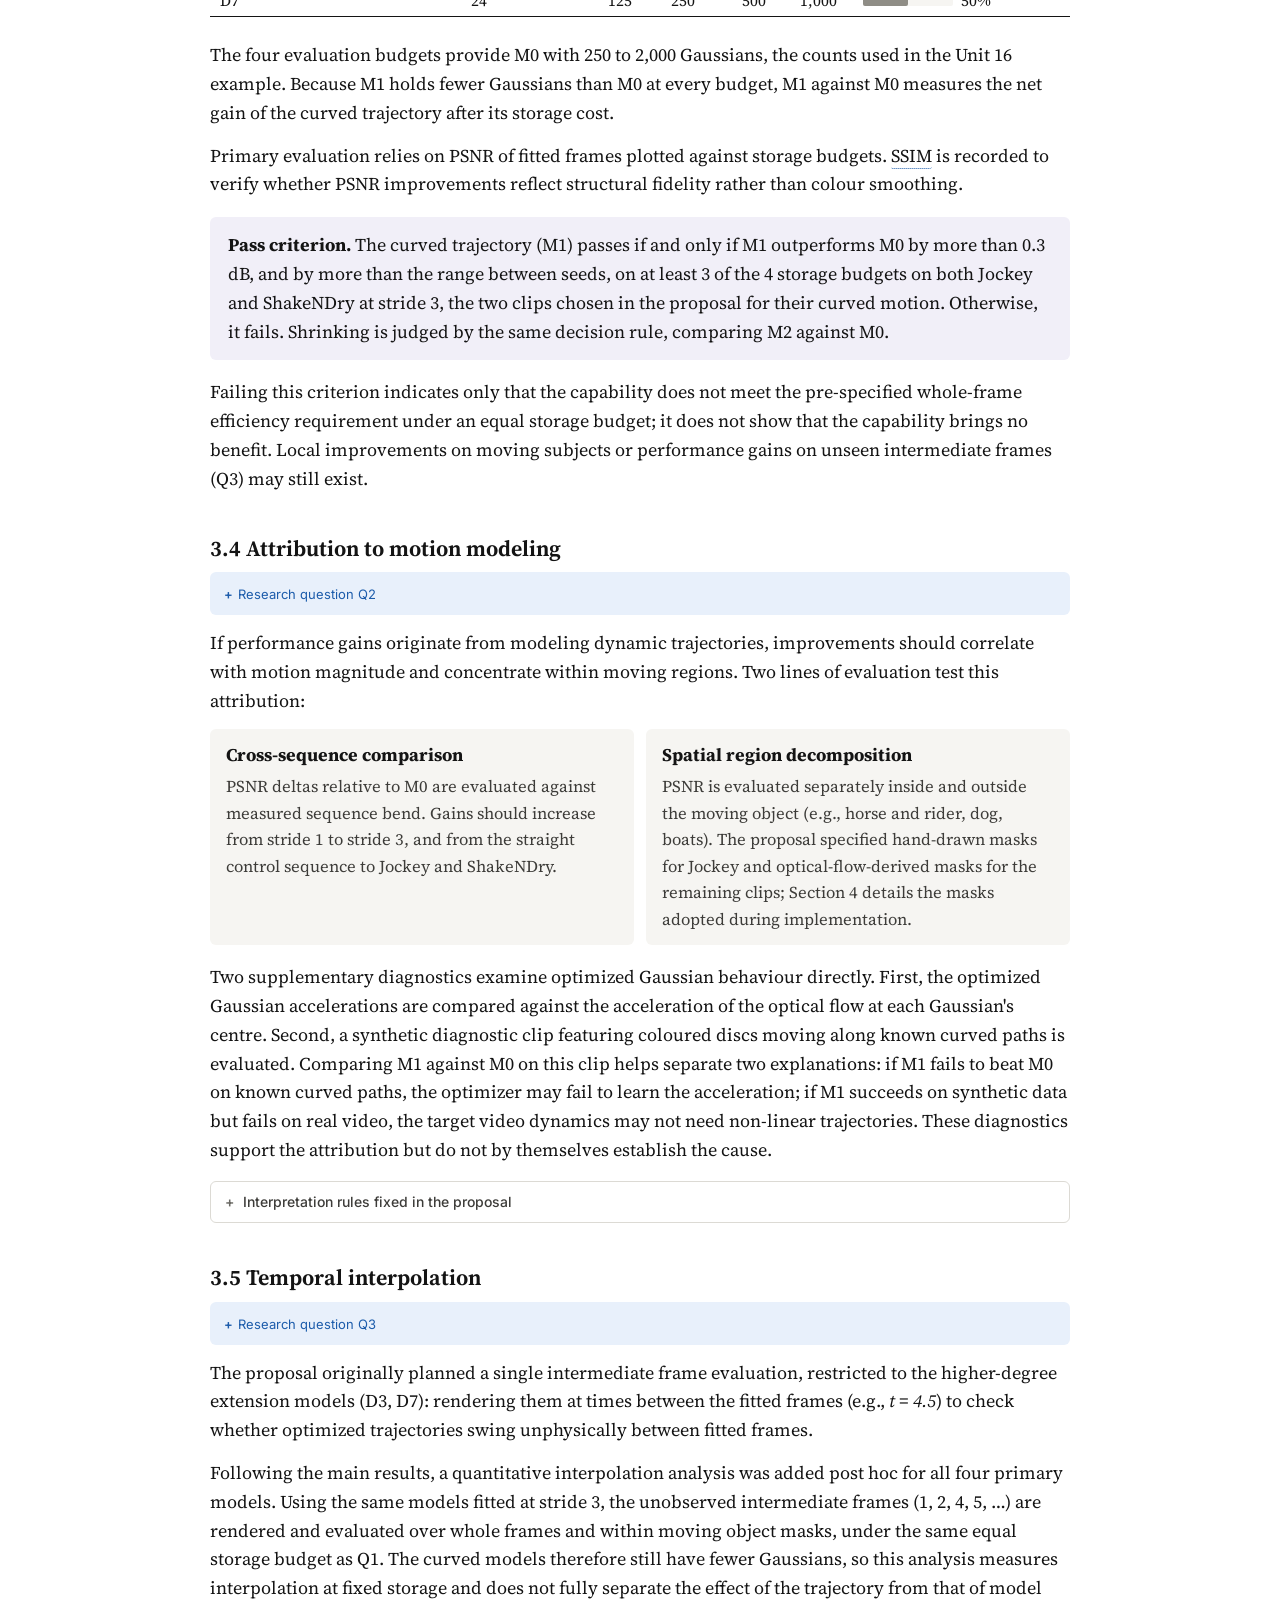
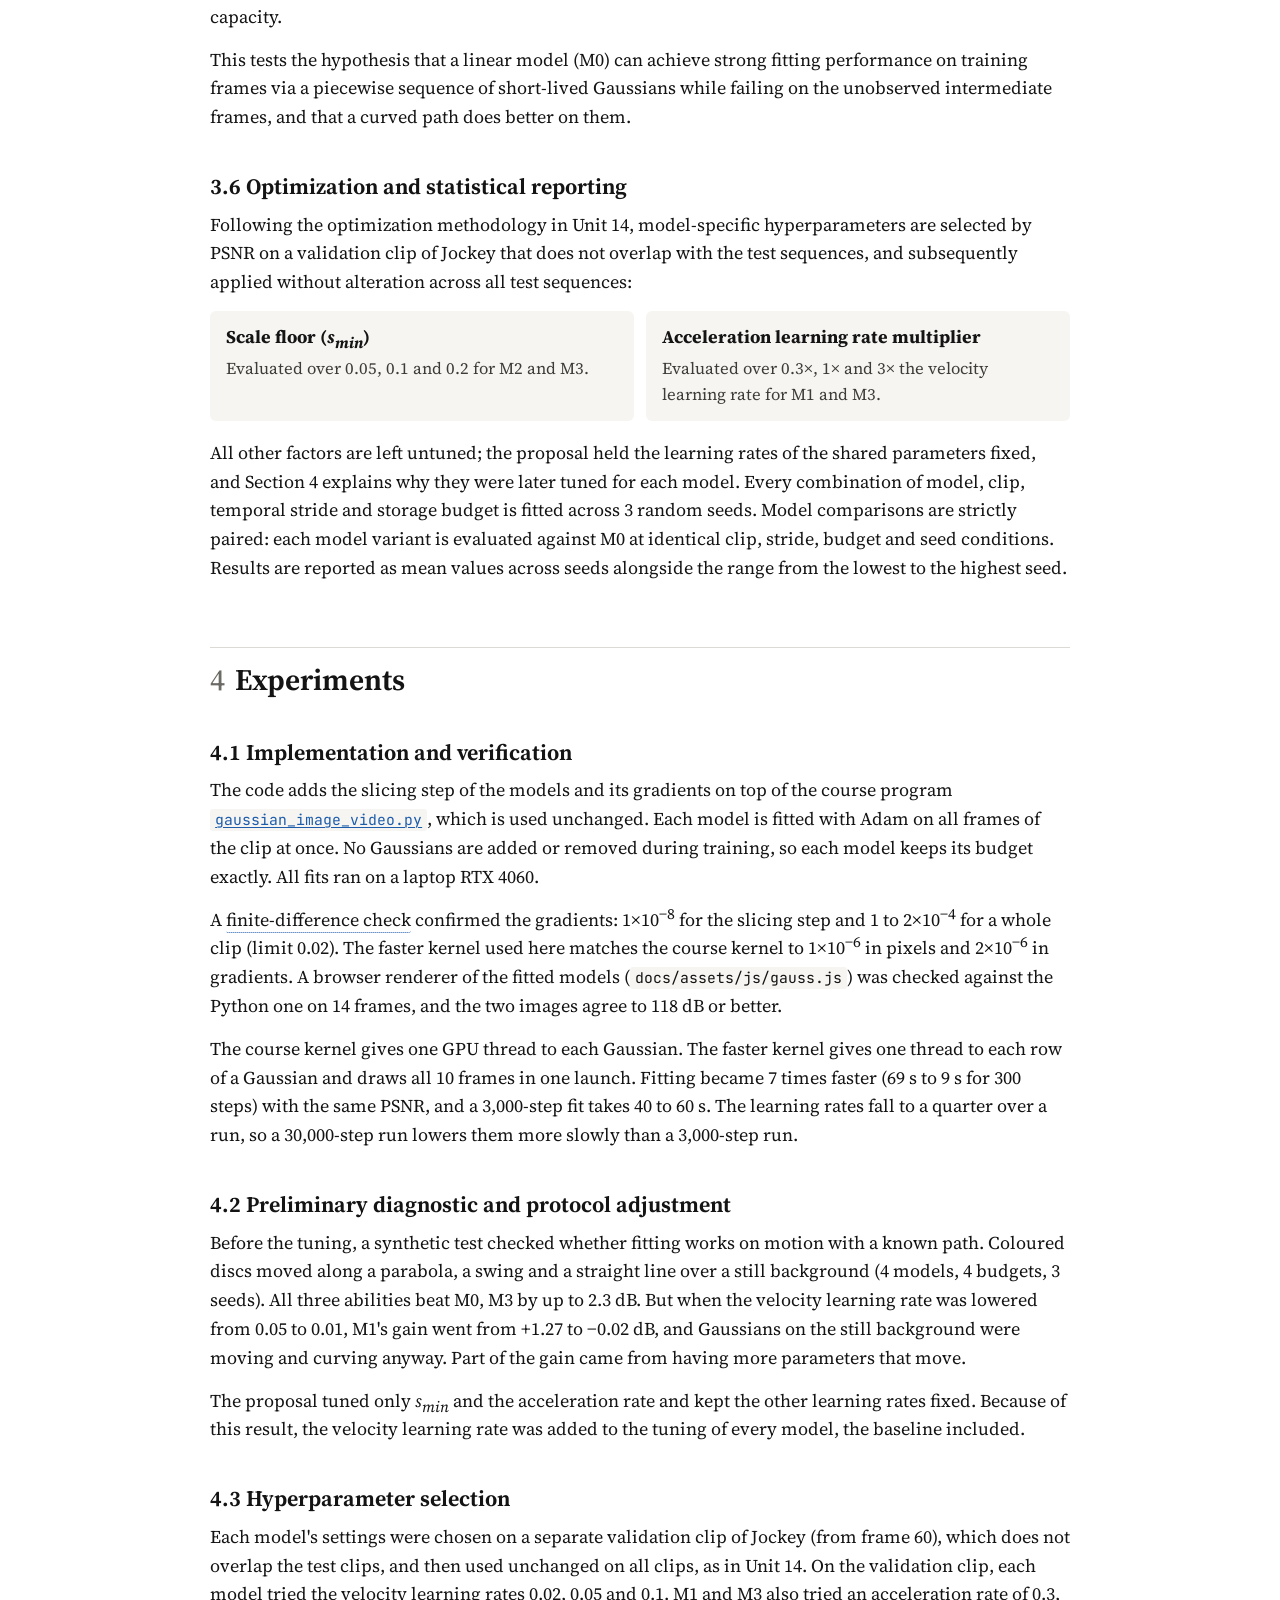
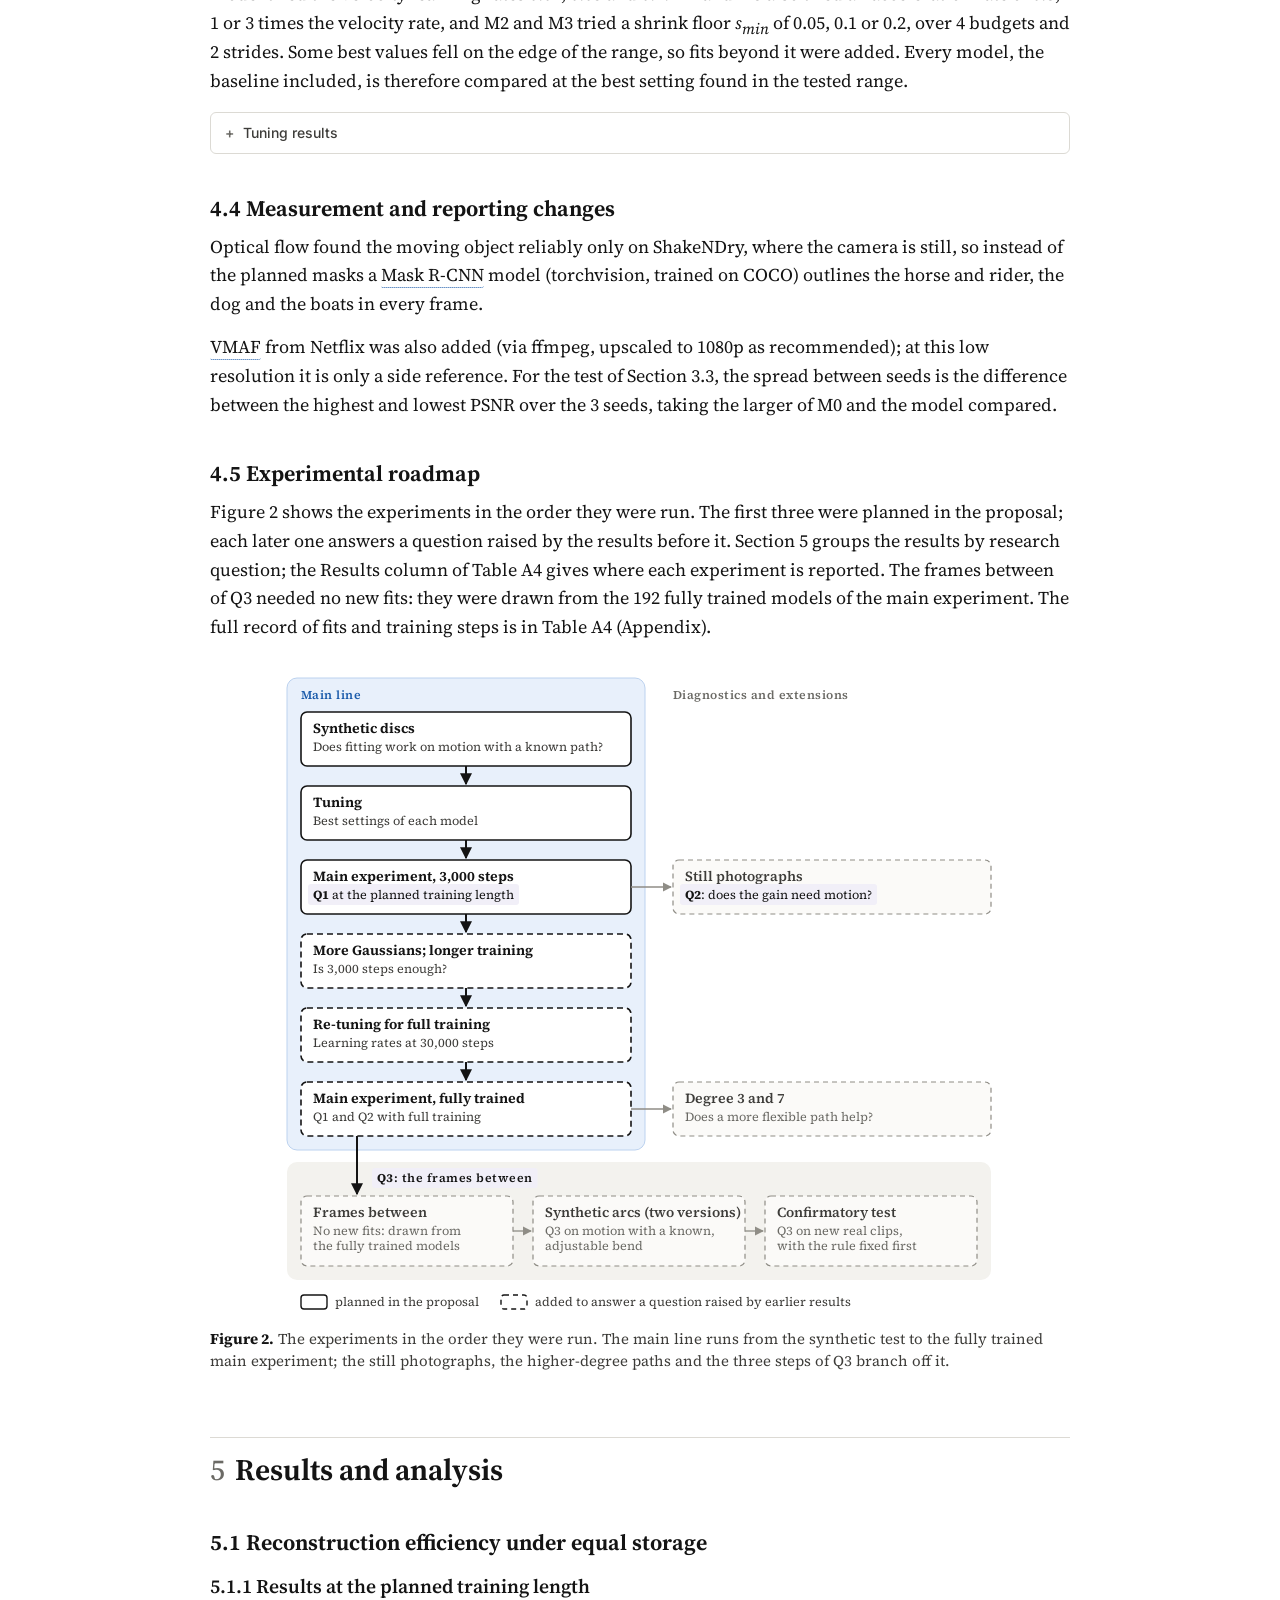
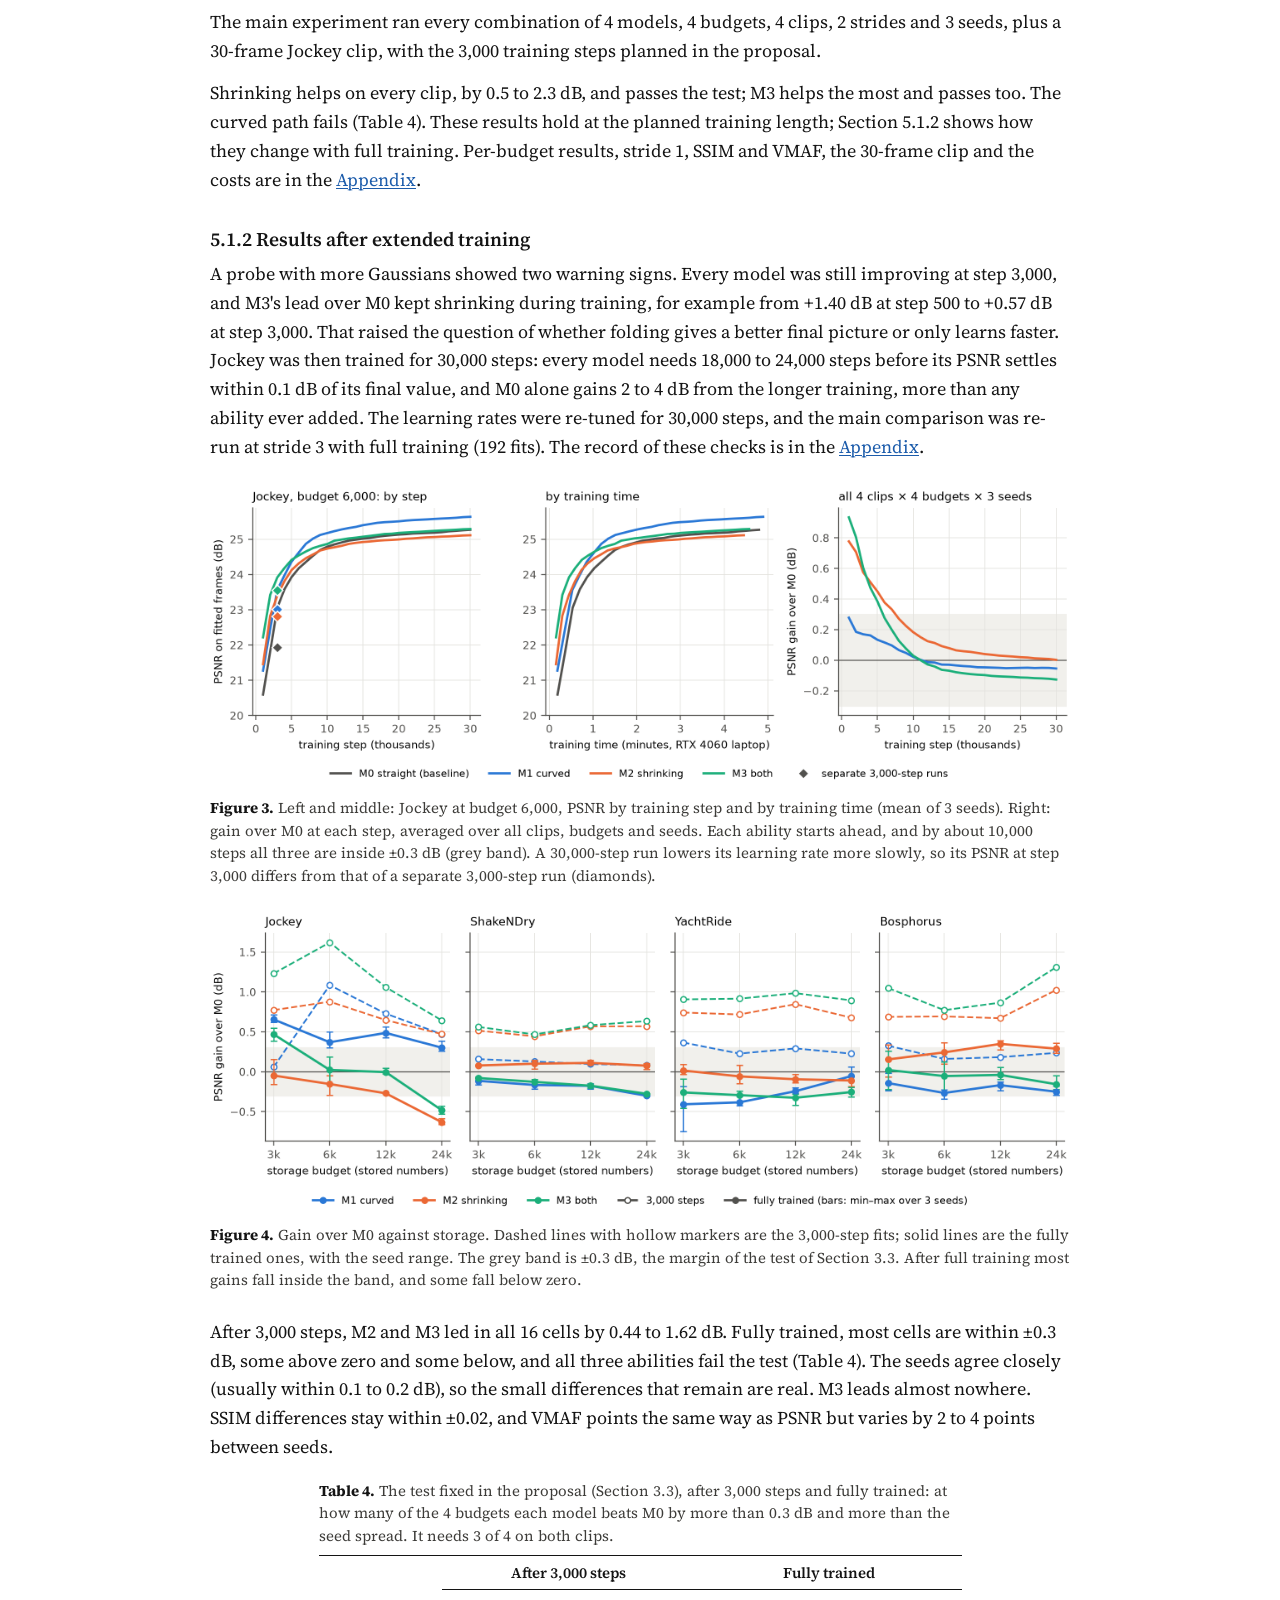
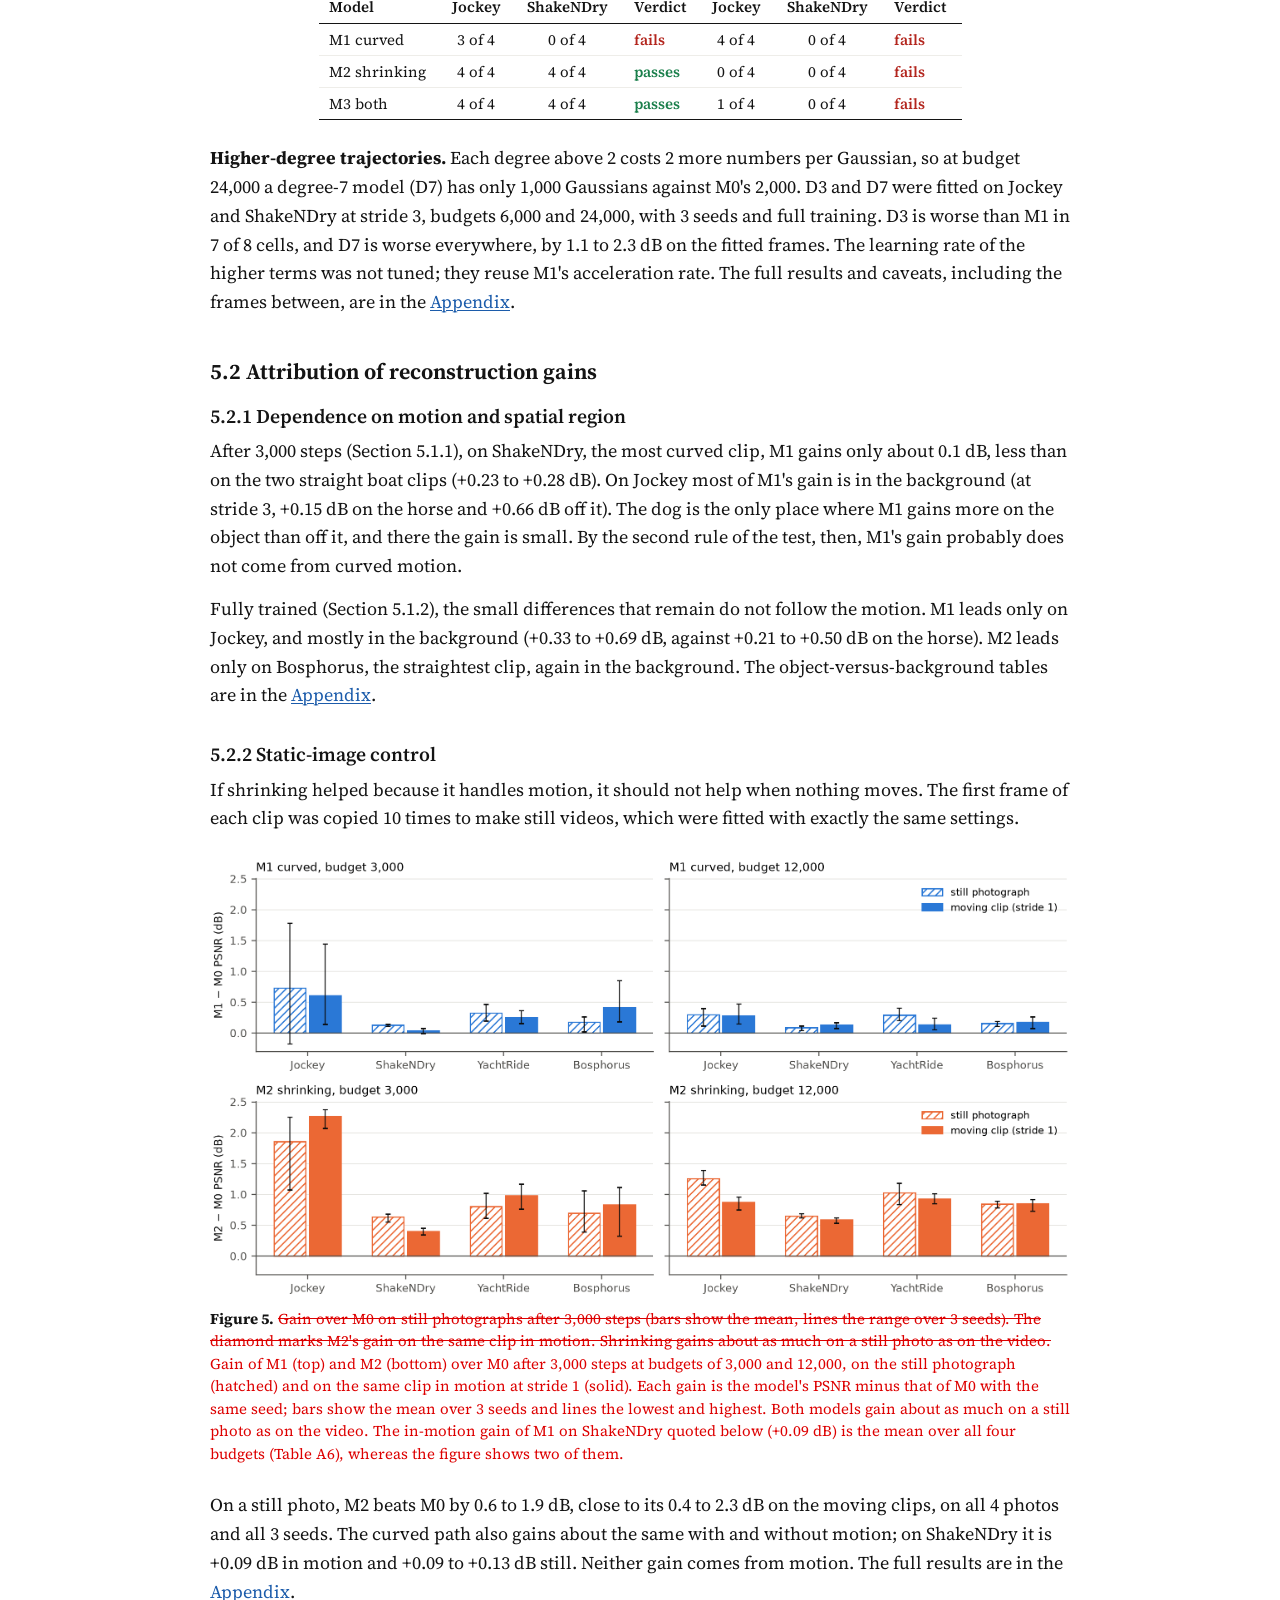
==== commit 81bc42fc: "Update docs + website based on presentation feedback (with red notes being newly added highlighted)" ====
--- a/docs/index.html
+++ b/docs/index.html
@@ -114,10 +114,11 @@
 </figure>
 
 <h3>1.3 VeGaS: Folded-Gaussians Representation</h3>
-<p>To address the limitations of linear motion models, <span class="term" data-term="vegas" tabindex="0" role="button" aria-expanded="false">VeGaS</span> (Smolak-Dyżewska et al., 2024) extends space-time Gaussians through a novel formulation termed <b>Folded-Gaussians</b>, introducing two key modifications. First, the trajectory of the 2D slice's center is modeled using a higher-order polynomial function of time (typically 7th-degree by default) rather than a linear trajectory, allowing a single Gaussian to traverse a non-linear path. Second, spatial extent is dynamic, as the 2D slice is scaled by its temporal weight, causing the Gaussian to contract as its opacity fades. VeGaS achieves superior reconstruction quality (measured in <span class="term" data-term="psnr" tabindex="0" role="button" aria-expanded="false">PSNR</span>) compared to prior video representations, with a primary application toward photorealistic video editing.</p>
+<p>To address the limitations of linear motion models, <span class="term" data-term="vegas" tabindex="0" role="button" aria-expanded="false">VeGaS</span> (Smolak-Dyżewska et al., 2024) extends space-time Gaussians through a novel formulation termed <b>Folded-Gaussians</b>, introducing two key modifications. First, the trajectory of the 2D slice's center is modeled using a higher-order polynomial function of time (typically 7th-degree by default) rather than a linear trajectory, allowing a single Gaussian to traverse a non-linear path. <del style="color:#d00">Second, spatial extent is dynamic, as the 2D slice is scaled by its temporal weight, causing the Gaussian to contract as its opacity fades.</del> <span style="color:#d00">Second, the spatial covariance is made time-dependent, so that each Gaussian contracts as time moves away from its peak. The authors motivate this rescaling as a means of capturing elements that appear in only part of a video, since it reduces a Gaussian's spatial footprint towards its temporal tails.</span> VeGaS achieves superior reconstruction quality (measured in <span class="term" data-term="psnr" tabindex="0" role="button" aria-expanded="false">PSNR</span>) compared to prior video representations, with a primary application toward photorealistic video editing.</p>
 
 <h3>1.4 Critical Analysis and Motivation</h3>
 <p>While VeGaS demonstrates the benefits of polynomial motion trajectories - reporting a reconstruction PSNR of 38.53 dB for a 7th-degree trajectory versus 38.15 dB for a linear baseline (1st-degree) - this performance gain is conflated with an increased storage footprint. A 7th-degree Gaussian mandates additional parameters per primitive, and the reported 7th-degree model utilizes a larger overall Gaussian count (0.62M vs. 0.57M). Consequently, the observed PSNR improvements may stem primarily from increased model capacity rather than trajectory non-linearity alone. Furthermore, the contribution of dynamic scaling (shrinking) remains unisolated in ablation studies, and total model storage sizes were omitted from the analysis.</p>
+<p style="color:#d00">This gap matters for the Unit 16 baseline used here. Because its temporal weighting already scales the colour contribution of each Gaussian, a Gaussian fades away from its peak time even without shrinking. The open question is therefore whether additionally shrinking its spatial footprint improves fitting under the same storage budget; the comparison of the shrinking model with the baseline (M2 against M0, Section 3.1) isolates this additional capability.</p>
 <p>Under a strict Iso-Storage condition (equal total parameter budget), introducing folded trajectories presents a fundamental trade-off. Parameterizing non-linear trajectories reduces the total allocation of Gaussians available to represent the scene. Moreover, this parameter overhead is uniformly applied, burdening static or linearly drifting background regions (e.g., camera pans) with unnecessary higher-degree parameters. This project systematically investigates this trade-off to evaluate whether allocating parameter budgets toward non-linear trajectory representation outperforms simply expanding the primitive count of linear Gaussians (see the <a href="assets/CP4282_project_proposal_hongshan.pdf">project proposal</a>).</p>
 </section>
 
@@ -158,7 +159,7 @@
 </tbody>
 </table>
 </div>
-<p>For the curved trajectory, a quadratic path is selected as the minimal non-linear formulation by adding a constant acceleration <span class="math">a</span> to the velocity <span class="math">v</span>, incurring 2 additional scalars per Gaussian. Shrinking scales the spatial slice by its weight <span class="math">w(t)</span> above a floor <span class="math">s<sub>min</sub></span> to prevent total vanishing, incurring no extra storage cost. The fading weight <span class="math">w(t)</span> itself is shared by all four models; shrinking adds only the change of size.</p>
+<p>For the curved trajectory, a quadratic path is selected as the minimal non-linear formulation by adding a constant acceleration <span class="math">a</span> to the velocity <span class="math">v</span>, incurring 2 additional scalars per Gaussian. Shrinking scales the spatial slice by its weight <span class="math">w(t)</span> above a floor <span class="math">s<sub>min</sub></span> to prevent total vanishing, incurring no extra storage cost. The fading weight <span class="math">w(t)</span> itself is shared by all four models; shrinking adds only the change of size. <span style="color:#d00">The floor does not, however, leave a persistent visible tail. In every model the colour contribution is multiplied by <span class="math">w(t)</span>, and a Gaussian is excluded from a frame once its distance from the peak time reaches 3.5 temporal standard deviations (where <span class="math">w(t)</span> &lt; 0.002); the floor applies only to the spatial covariance (see <a href="https://github.com/ChenHongshan333/cp4282-project/blob/master/stg/slicing.py"><code>stg/slicing.py</code></a>). Because this exclusion is decided frame by frame, the Gaussian remains in the stored model, so it differs from pruning and leaves the storage budget unchanged. The official VeGaS renderer likewise excludes components from a frame using temporal-weight and spatial-scale thresholds, although its thresholds and scaling differ from ours (see <a href="https://github.com/gmum/VeGaS/blob/main/gaussian_renderer/__init__.py"><code>gaussian_renderer/__init__.py</code></a>).</span></p>
 <p>Comparing M1 against M0 evaluates the curved trajectory, and comparing M2 against M0 evaluates shrinking; these are the two main comparisons. M3 shows the combined effect; no separate pass criterion for M3 was fixed in the proposal.</p>
 
 <div class="widget w-volume" id="w-volume-models">
@@ -349,8 +350,8 @@
 <h4>5.2.2 Static-image control</h4>
 <p>If shrinking helped because it handles motion, it should not help when nothing moves. The first frame of each clip was copied 10 times to make still videos, which were fitted with exactly the same settings.</p>
 <figure data-short="Gains on still photos">
-  <img src="figures/still.png" alt="Gains over M0 on still photographs, with the gain of M2 on the moving clip">
-  <figcaption><b>Figure 5.</b> Gain over M0 on still photographs after 3,000 steps (bars show the mean, lines the range over 3 seeds). The diamond marks M2's gain on the same clip in motion. Shrinking gains about as much on a still photo as on the video.</figcaption>
+  <img src="figures/still.png" alt="Gains of M1 and M2 over M0 on still photographs and on the same clips in motion">
+  <figcaption><b>Figure 5.</b> <del style="color:#d00">Gain over M0 on still photographs after 3,000 steps (bars show the mean, lines the range over 3 seeds). The diamond marks M2's gain on the same clip in motion. Shrinking gains about as much on a still photo as on the video.</del> <span style="color:#d00">Gain of M1 (top) and M2 (bottom) over M0 after 3,000 steps at budgets of 3,000 and 12,000, on the still photograph (hatched) and on the same clip in motion at stride 1 (solid). Each gain is the model's PSNR minus that of M0 with the same seed; bars show the mean over 3 seeds and lines the lowest and highest. Both models gain about as much on a still photo as on the video. The in-motion gain of M1 on ShakeNDry quoted below (+0.09 dB) is the mean over all four budgets (Table A6), whereas the figure shows two of them.</span></figcaption>
 </figure>
 <p>On a still photo, M2 beats M0 by 0.6 to 1.9 dB, close to its 0.4 to 2.3 dB on the moving clips, on all 4 photos and all 3 seeds. The curved path also gains about the same with and without motion; on ShakeNDry it is +0.09 dB in motion and +0.09 to +0.13 dB still. Neither gain comes from motion. The full results are in the <a href="#app-regions">Appendix</a>.</p>
 
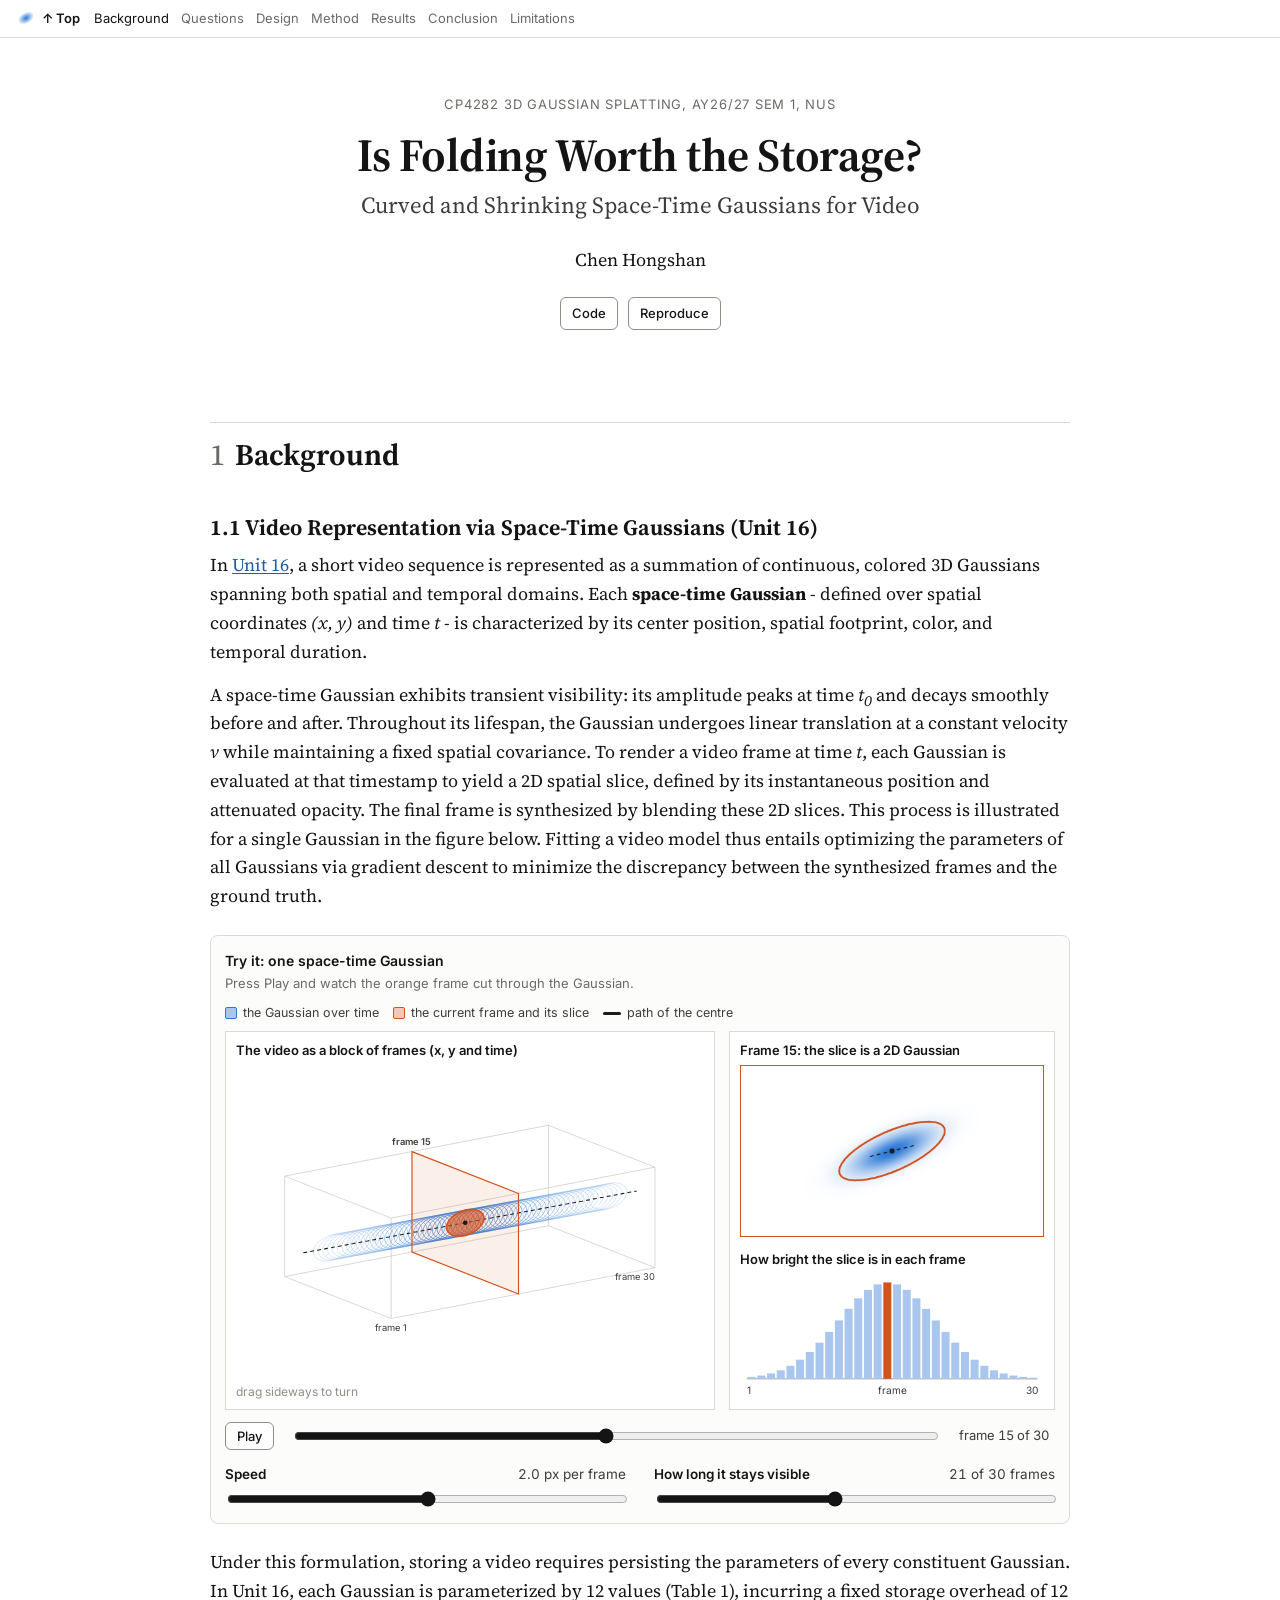
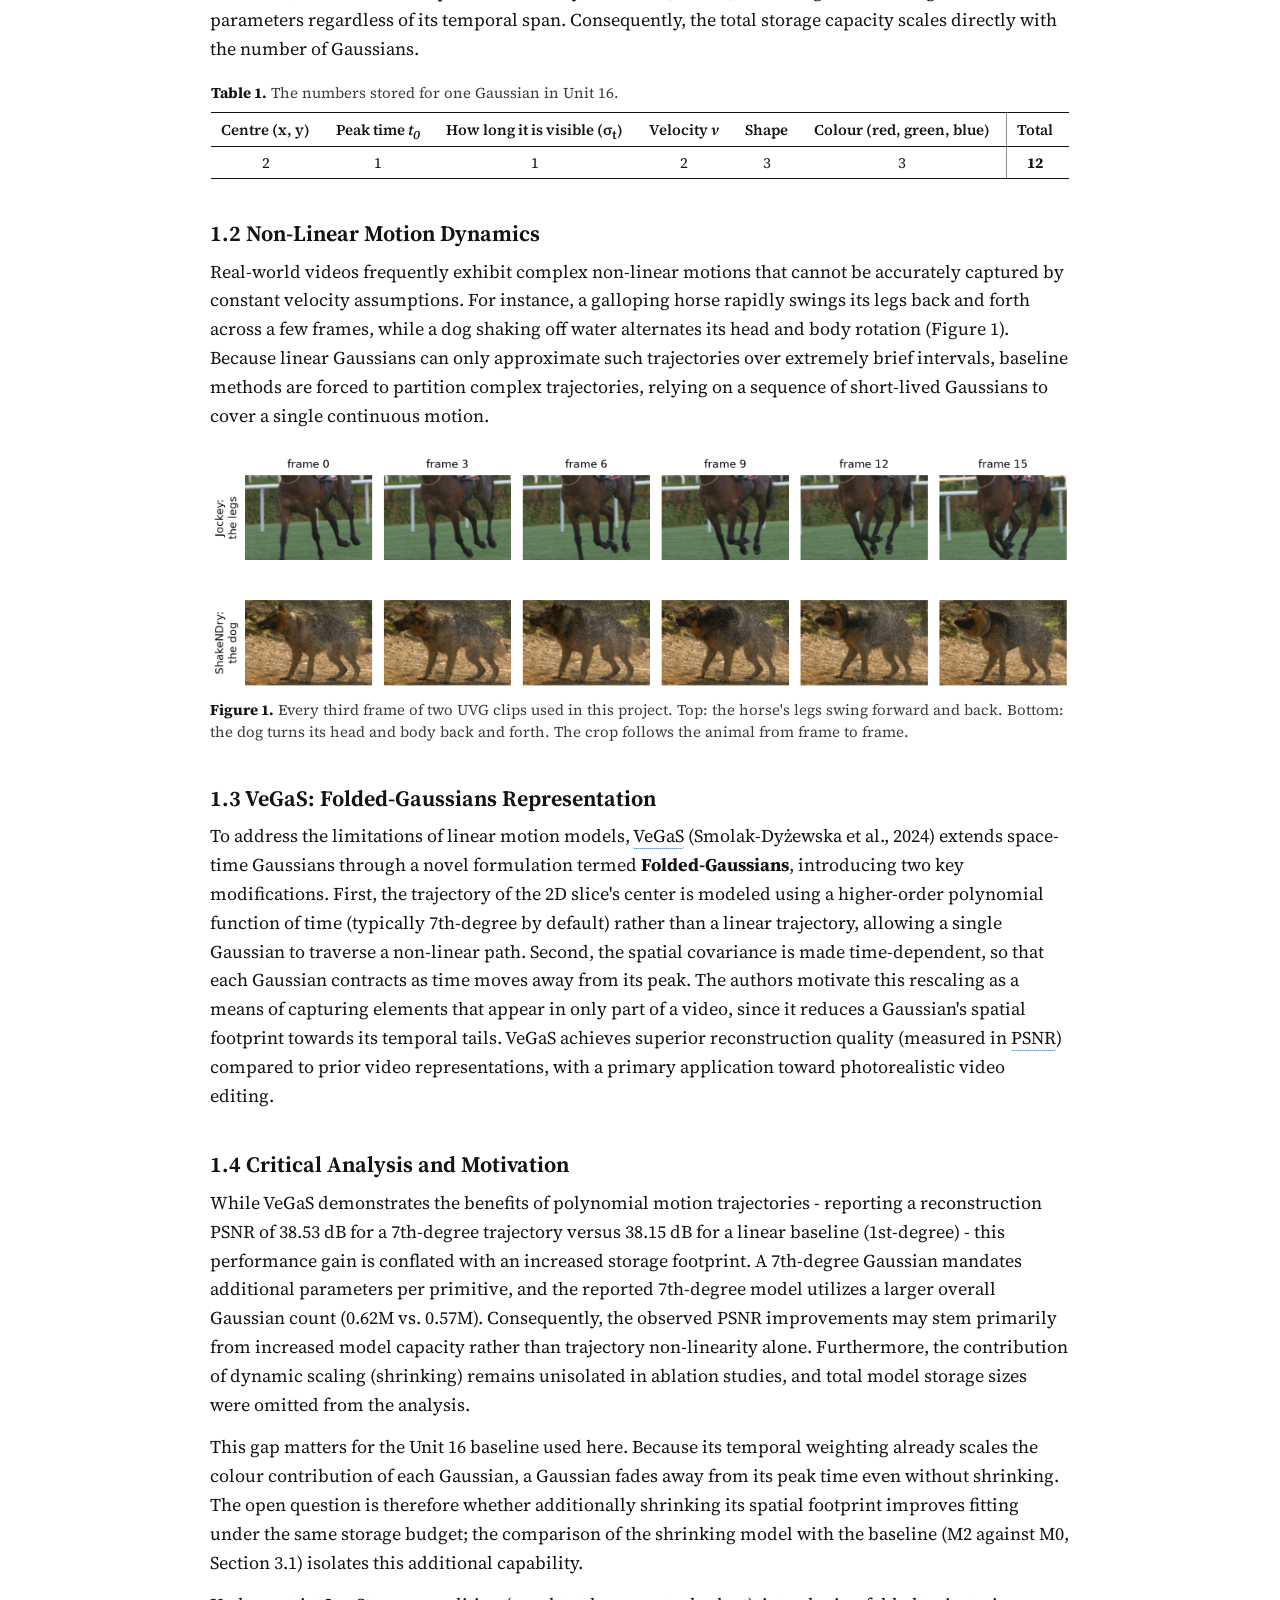
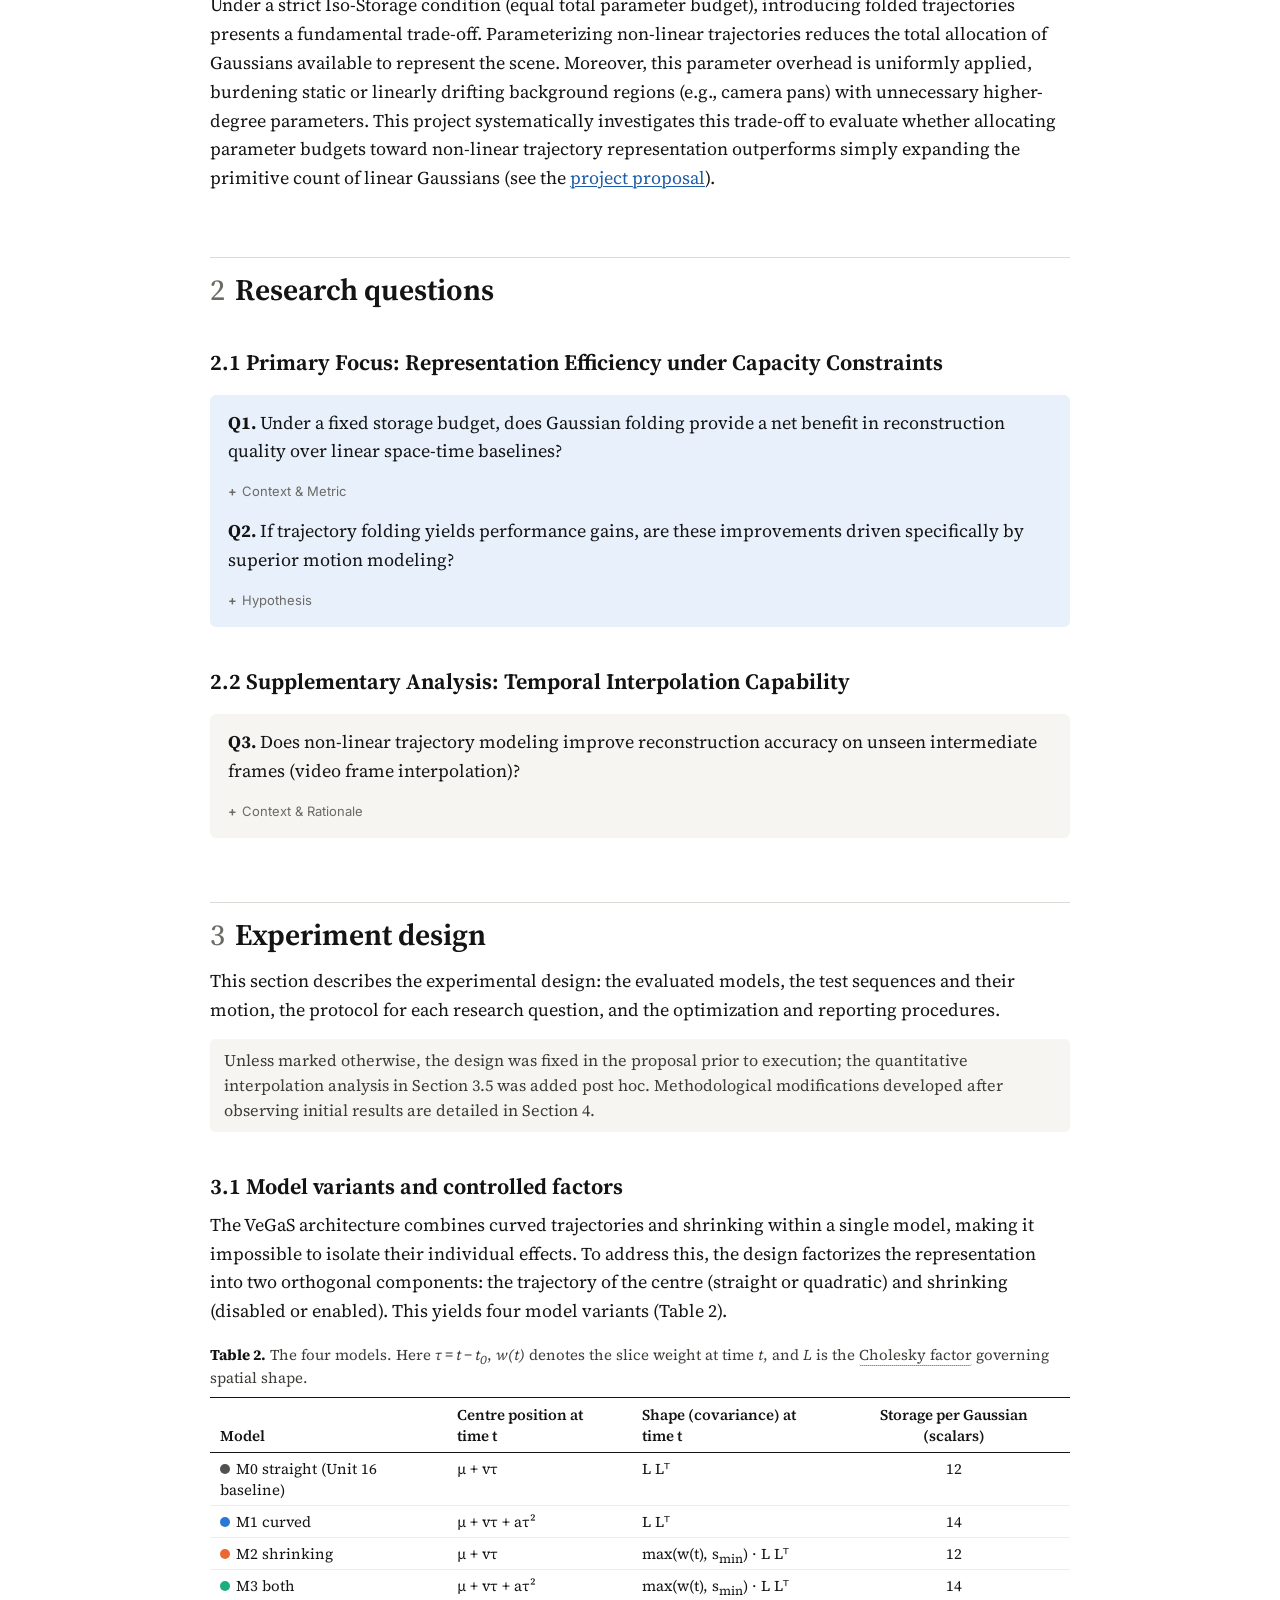
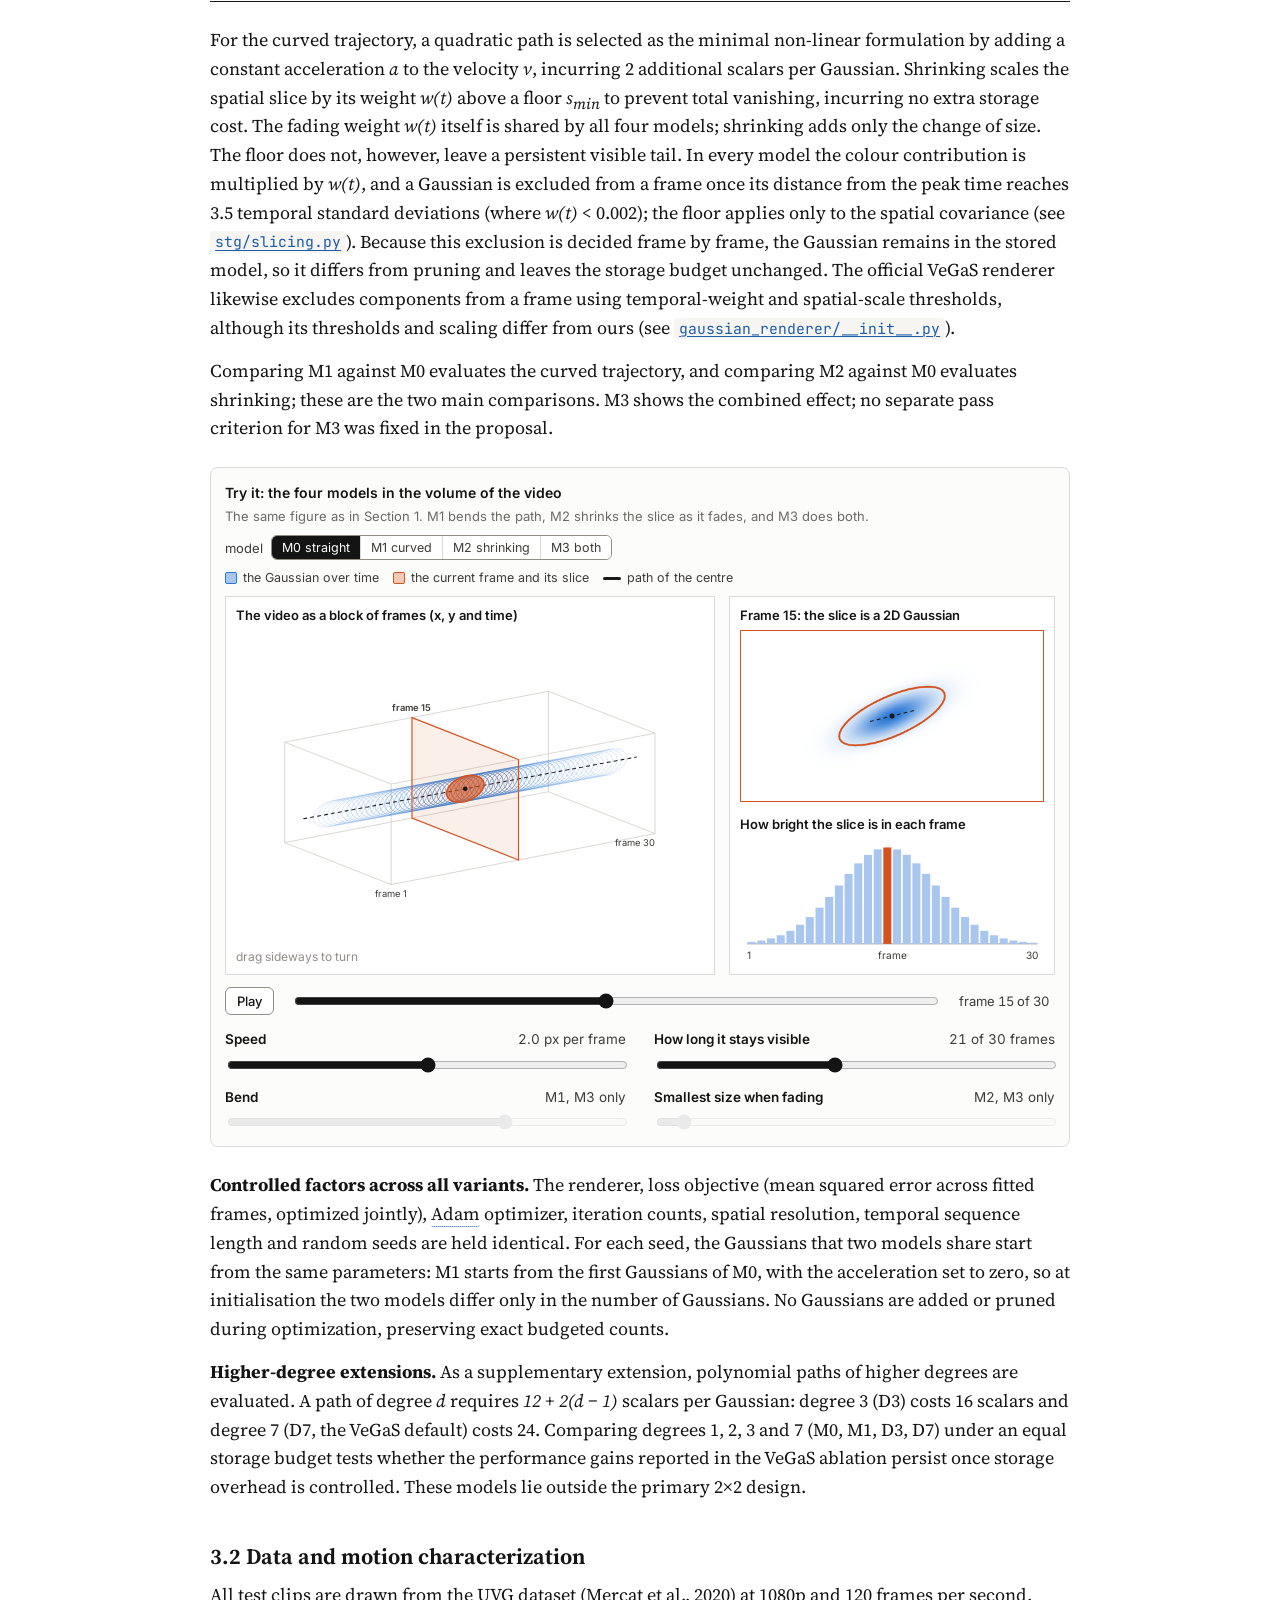
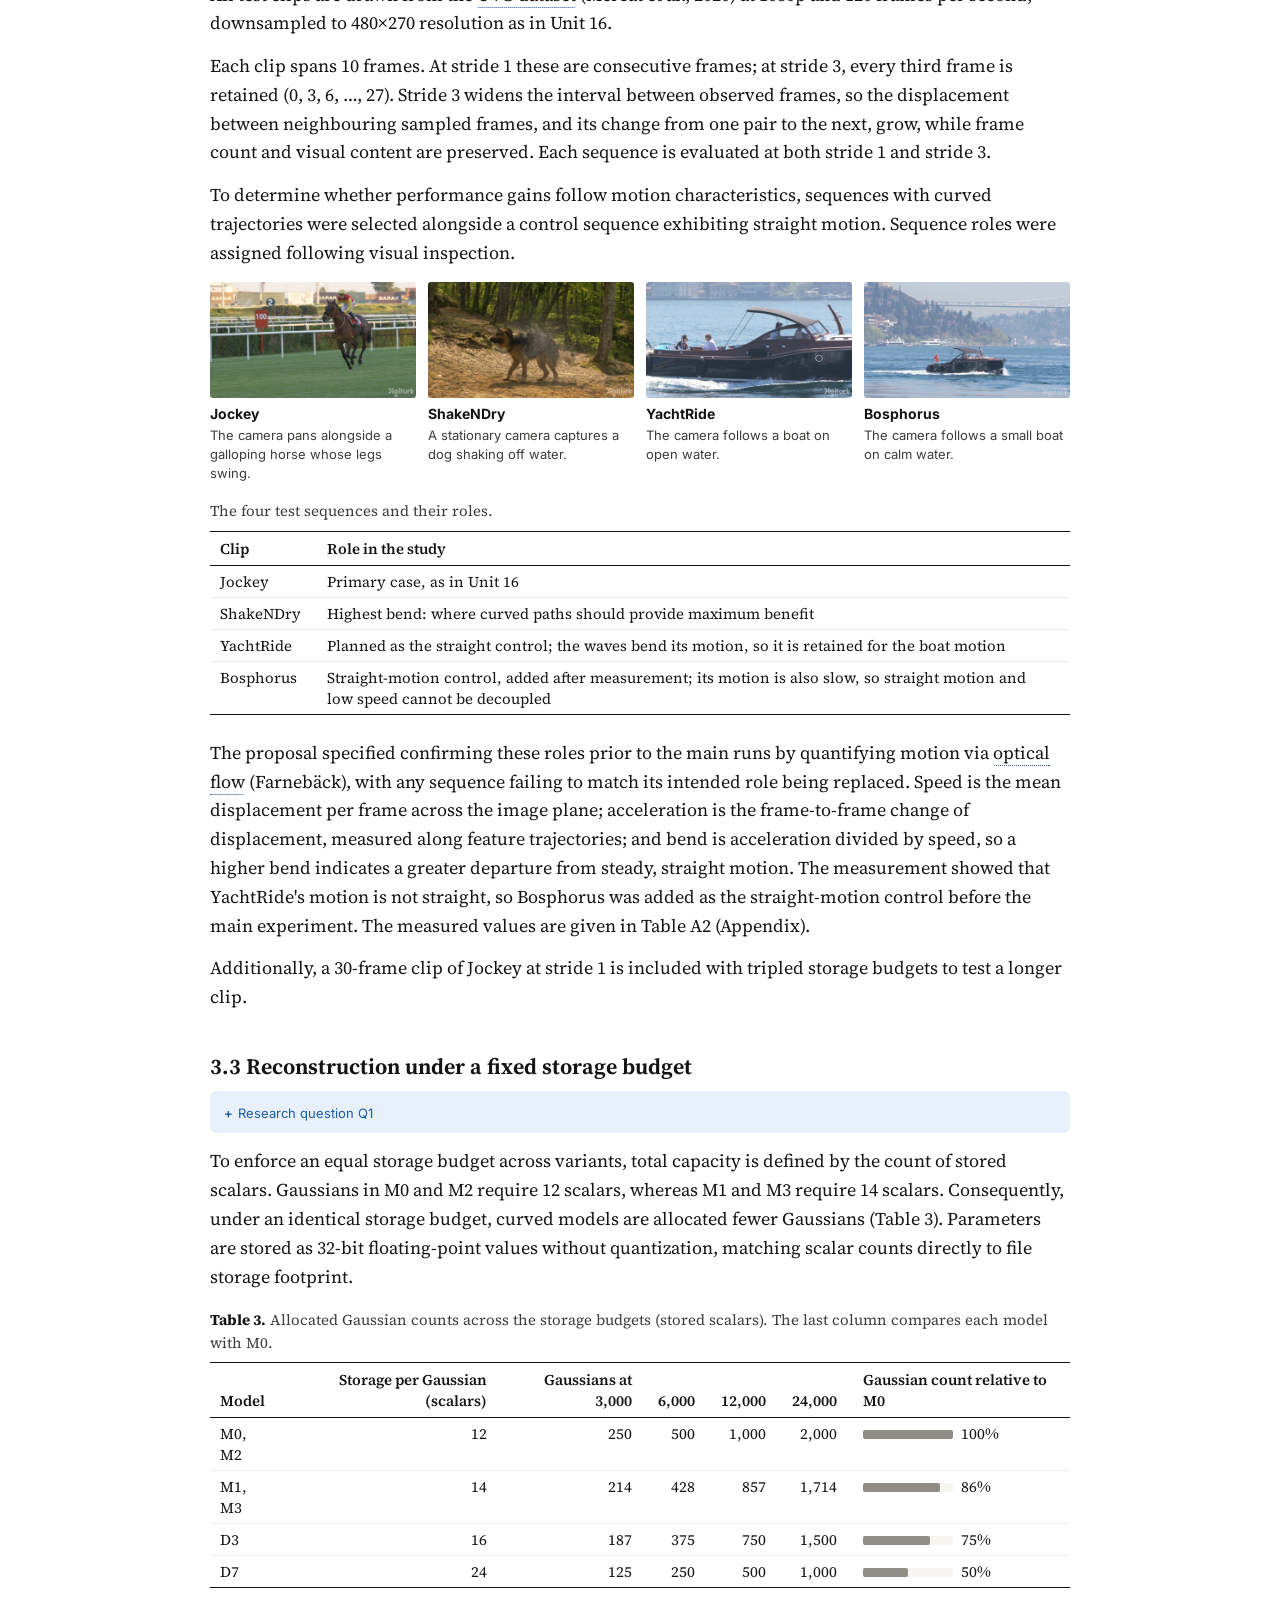
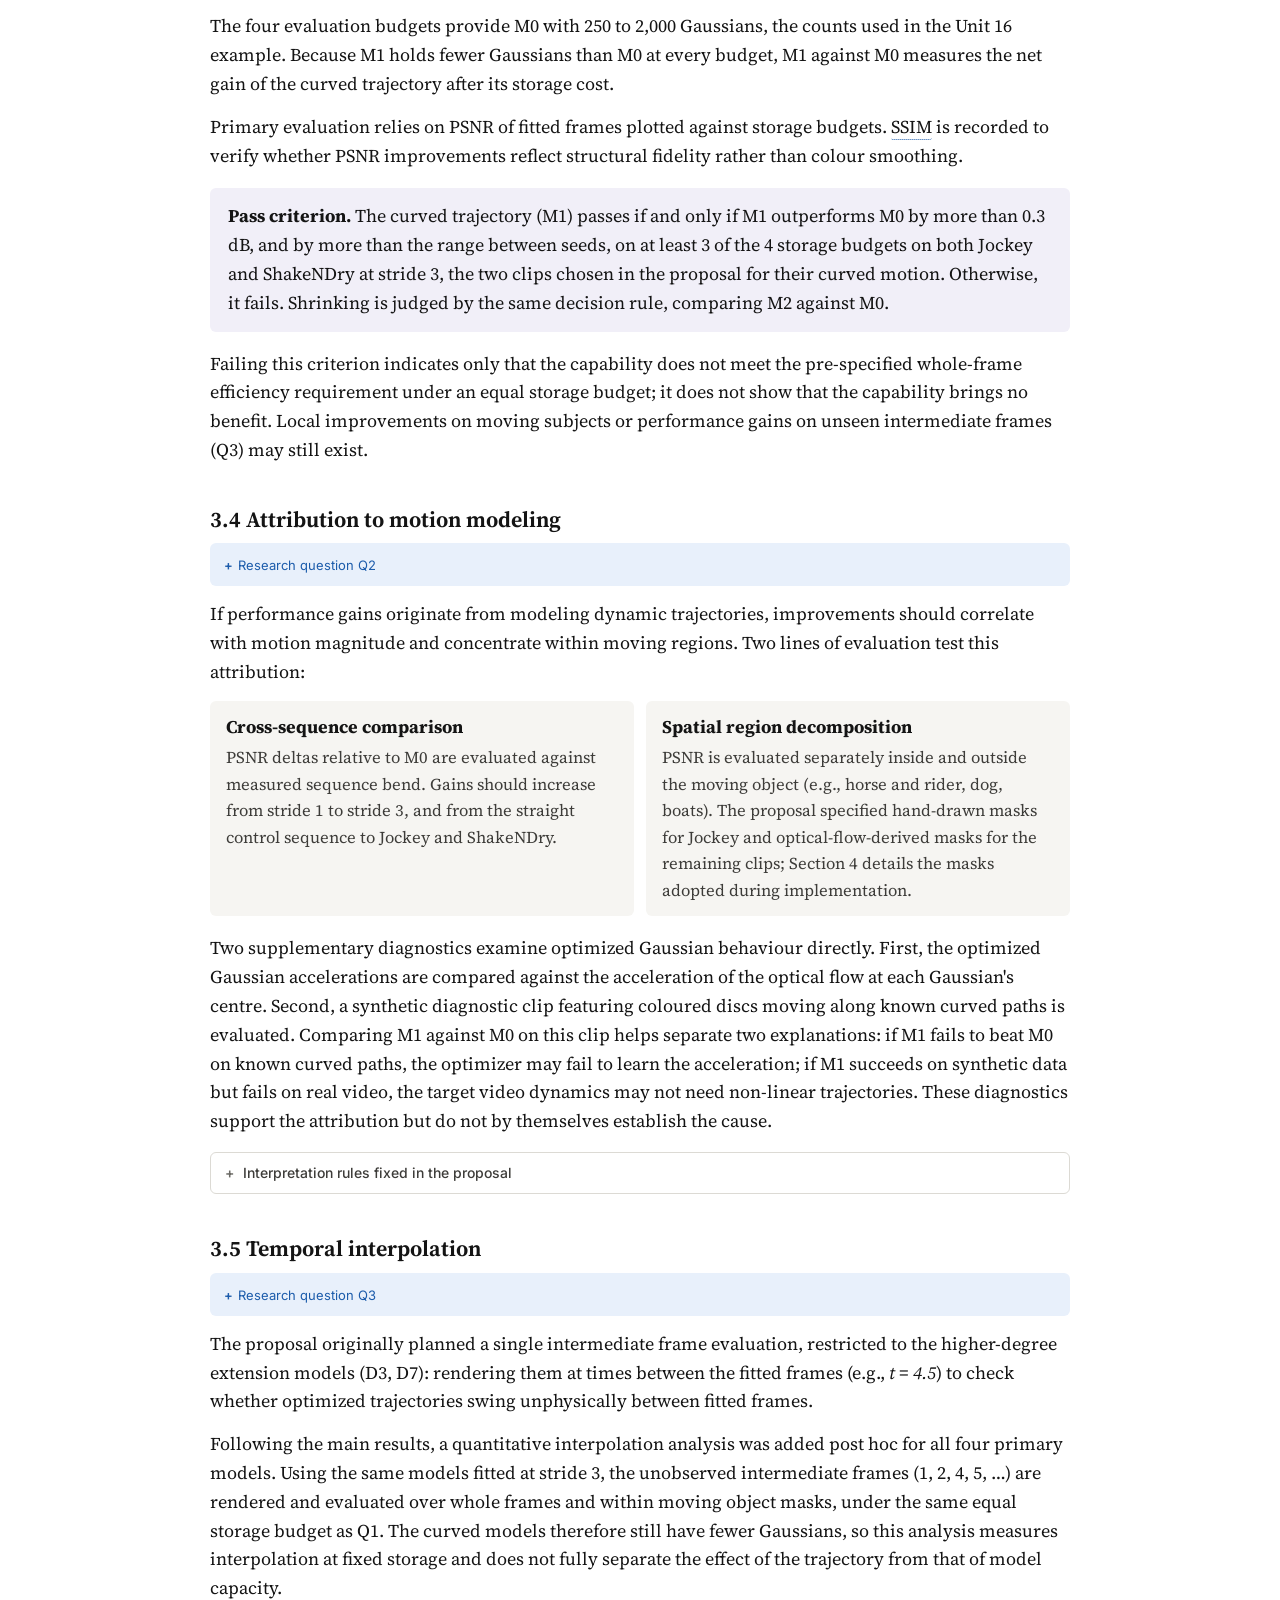
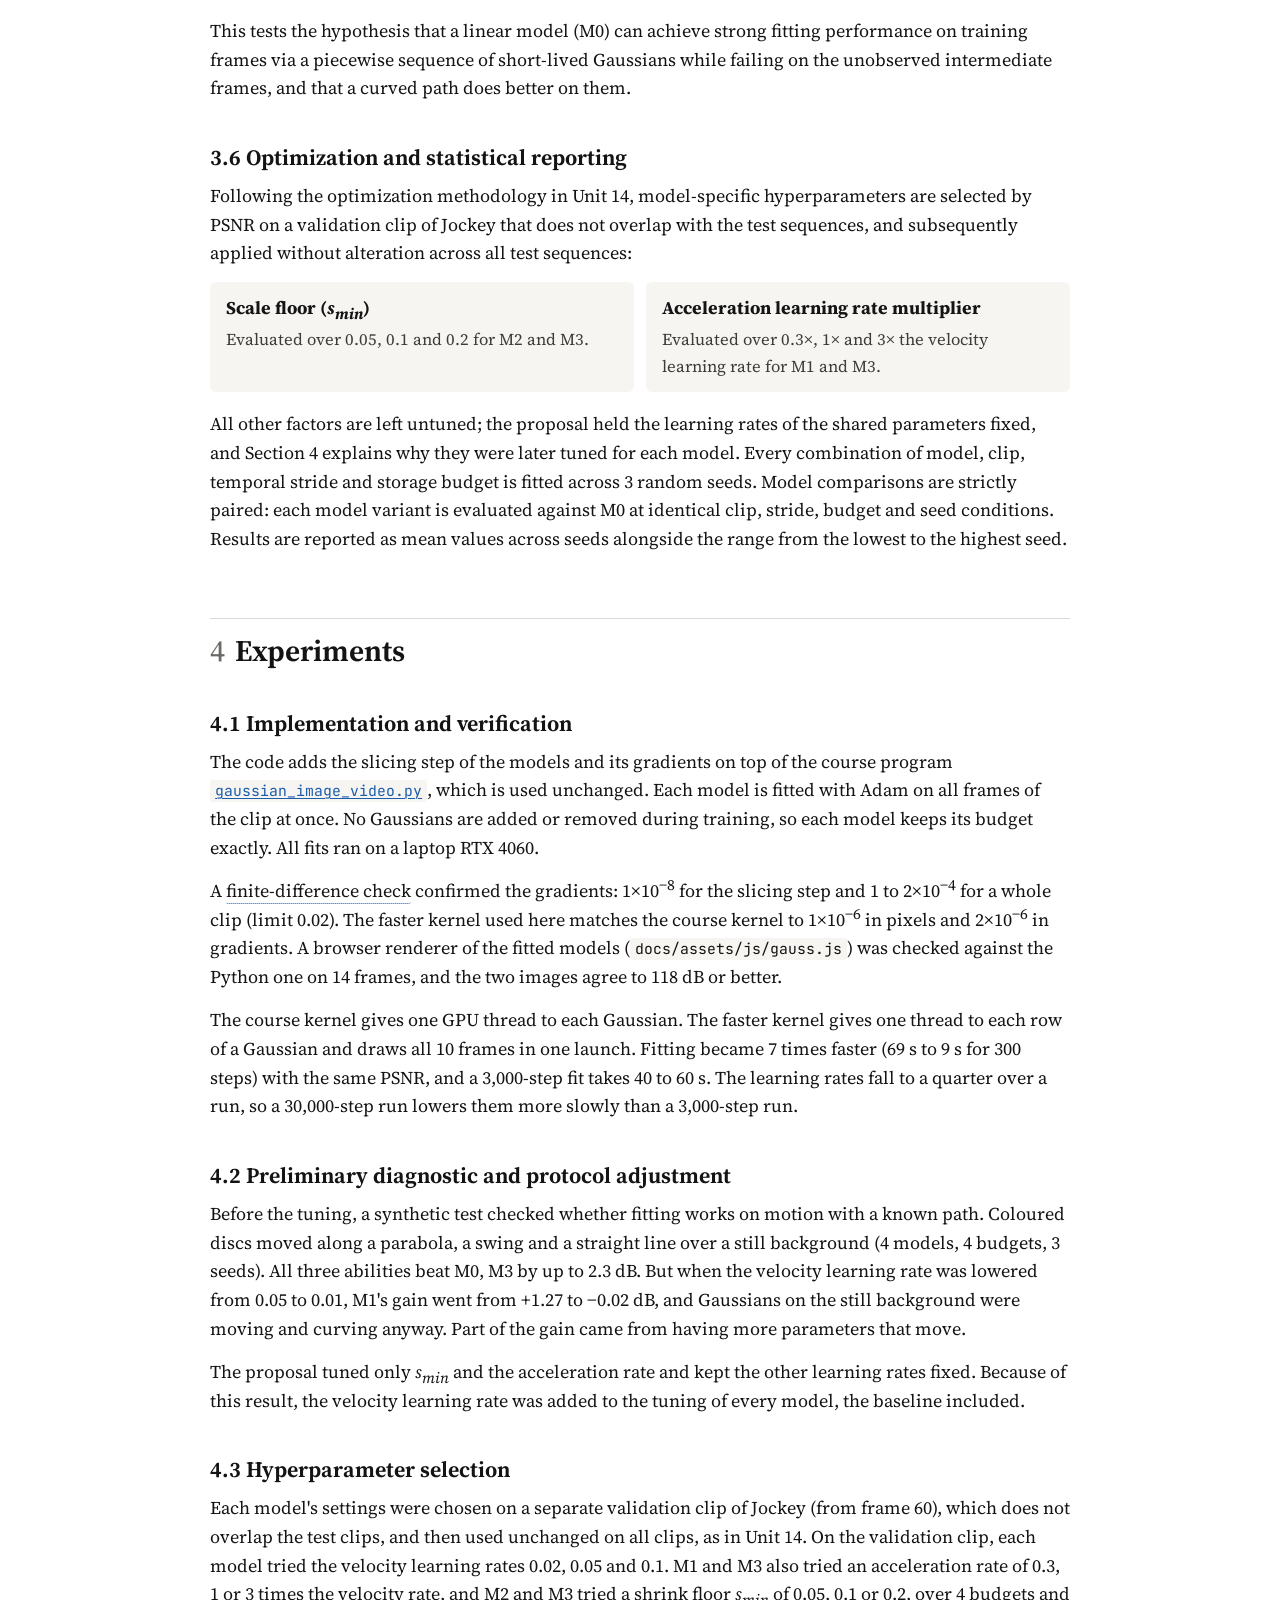
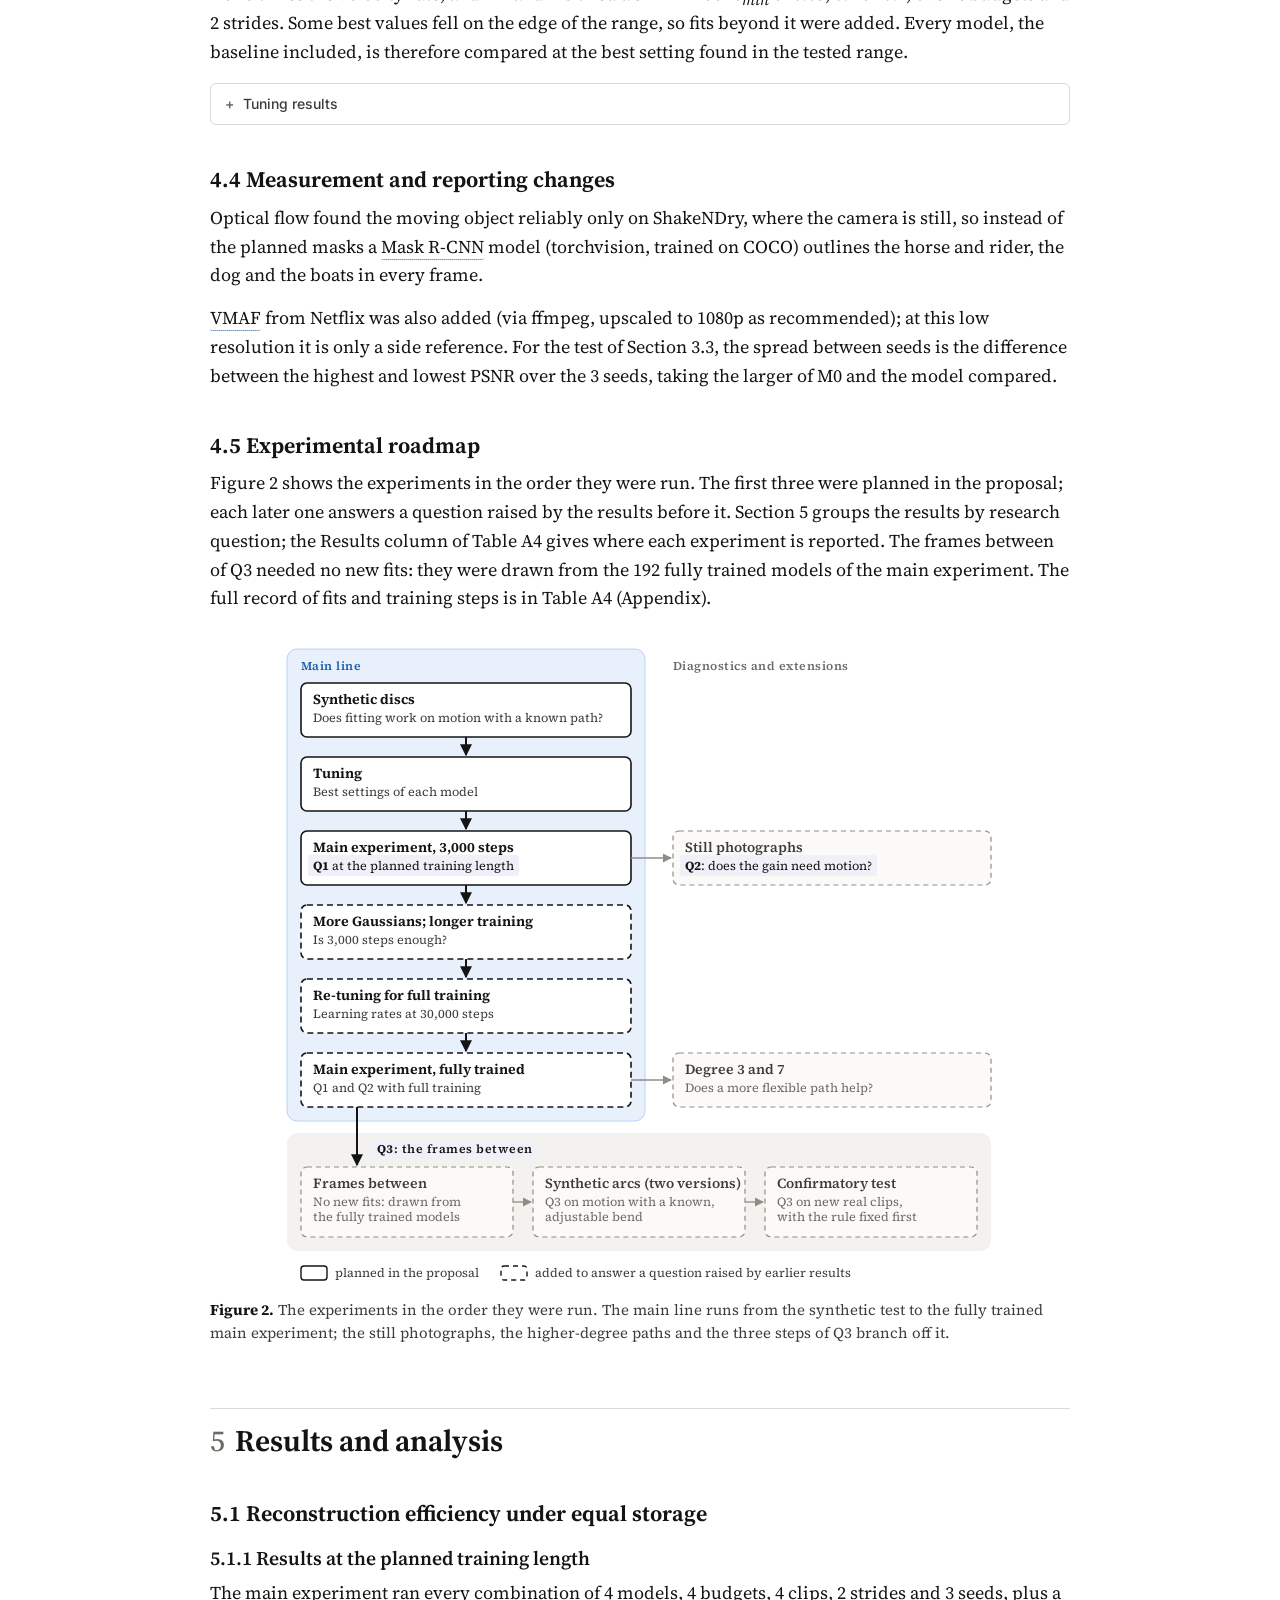
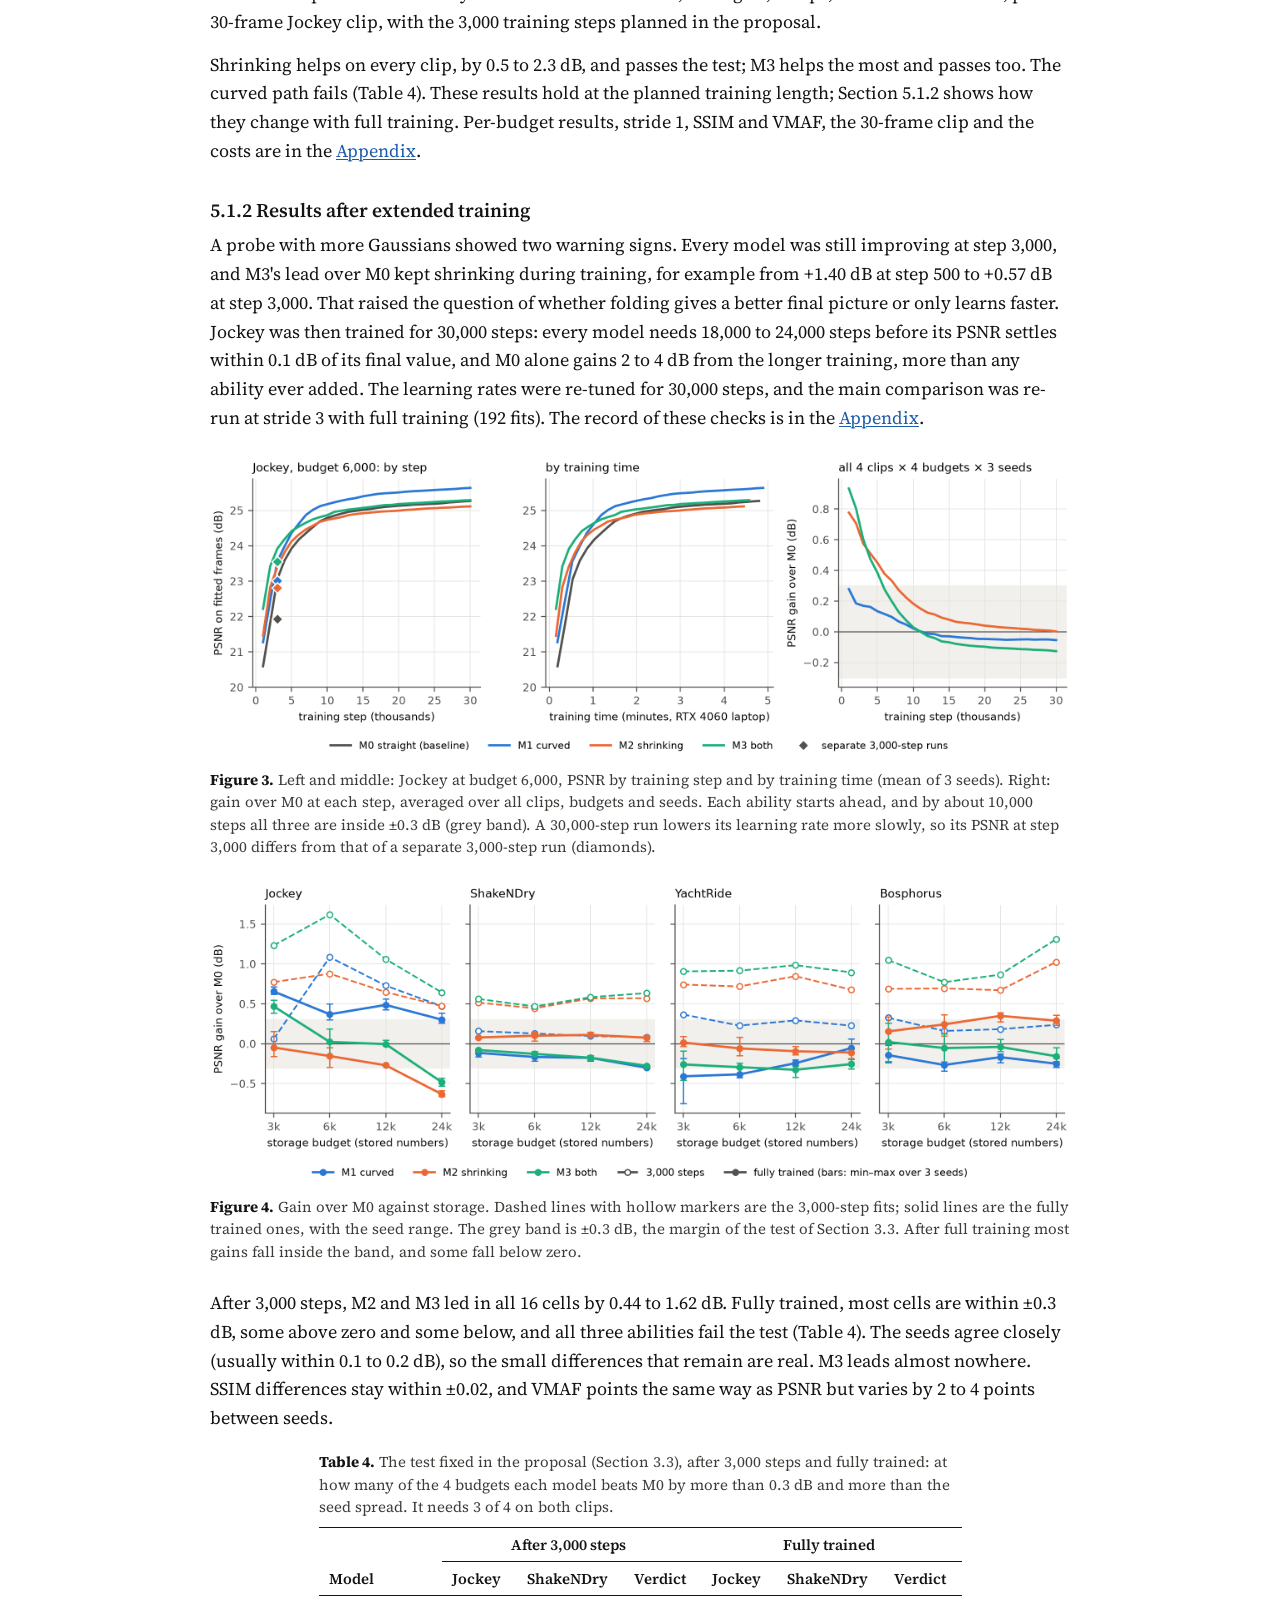
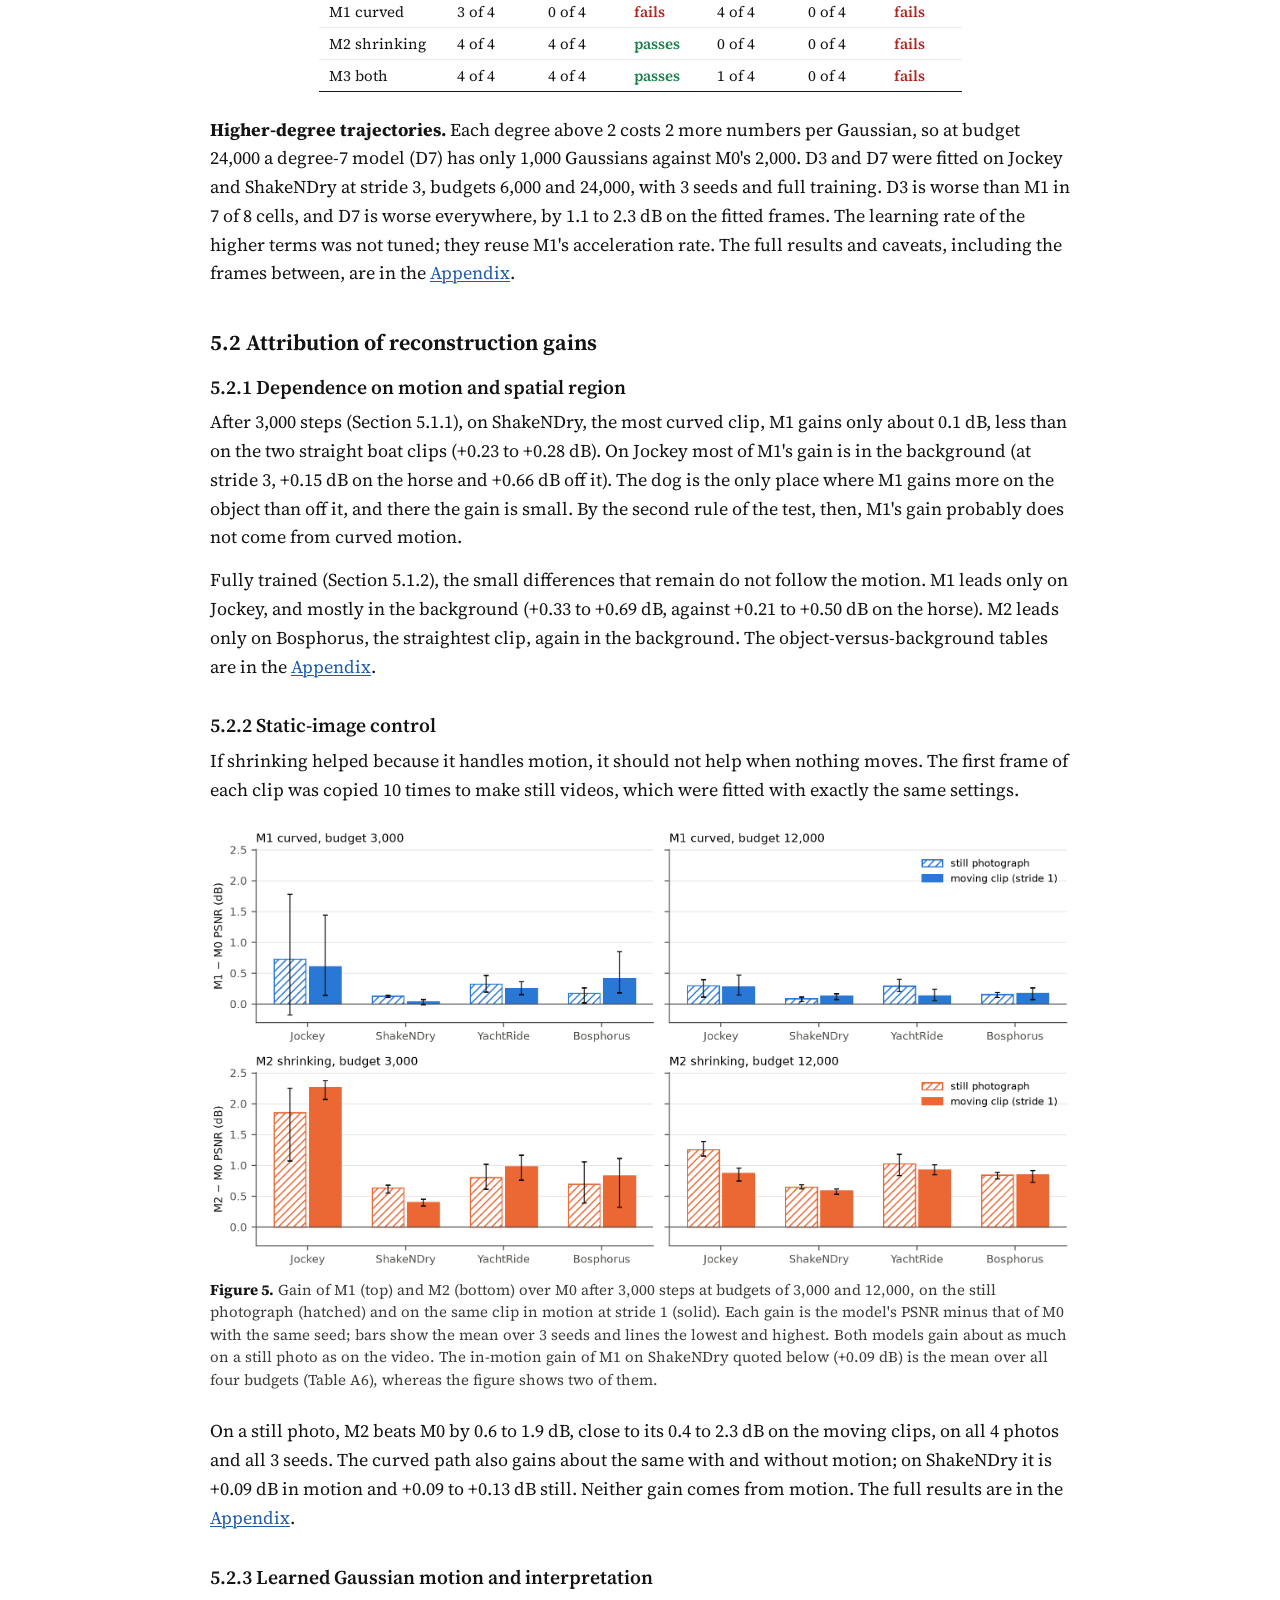
==== commit 26e42df0: "Remove all red markers in the website, and update report.md" ====
--- a/docs/index.html
+++ b/docs/index.html
@@ -114,11 +114,11 @@
 </figure>
 
 <h3>1.3 VeGaS: Folded-Gaussians Representation</h3>
-<p>To address the limitations of linear motion models, <span class="term" data-term="vegas" tabindex="0" role="button" aria-expanded="false">VeGaS</span> (Smolak-Dyżewska et al., 2024) extends space-time Gaussians through a novel formulation termed <b>Folded-Gaussians</b>, introducing two key modifications. First, the trajectory of the 2D slice's center is modeled using a higher-order polynomial function of time (typically 7th-degree by default) rather than a linear trajectory, allowing a single Gaussian to traverse a non-linear path. <del style="color:#d00">Second, spatial extent is dynamic, as the 2D slice is scaled by its temporal weight, causing the Gaussian to contract as its opacity fades.</del> <span style="color:#d00">Second, the spatial covariance is made time-dependent, so that each Gaussian contracts as time moves away from its peak. The authors motivate this rescaling as a means of capturing elements that appear in only part of a video, since it reduces a Gaussian's spatial footprint towards its temporal tails.</span> VeGaS achieves superior reconstruction quality (measured in <span class="term" data-term="psnr" tabindex="0" role="button" aria-expanded="false">PSNR</span>) compared to prior video representations, with a primary application toward photorealistic video editing.</p>
+<p>To address the limitations of linear motion models, <span class="term" data-term="vegas" tabindex="0" role="button" aria-expanded="false">VeGaS</span> (Smolak-Dyżewska et al., 2024) extends space-time Gaussians through a novel formulation termed <b>Folded-Gaussians</b>, introducing two key modifications. First, the trajectory of the 2D slice's center is modeled using a higher-order polynomial function of time (typically 7th-degree by default) rather than a linear trajectory, allowing a single Gaussian to traverse a non-linear path. Second, the spatial covariance is made time-dependent, so that each Gaussian contracts as time moves away from its peak. The authors motivate this rescaling as a means of capturing elements that appear in only part of a video, since it reduces a Gaussian's spatial footprint towards its temporal tails. VeGaS achieves superior reconstruction quality (measured in <span class="term" data-term="psnr" tabindex="0" role="button" aria-expanded="false">PSNR</span>) compared to prior video representations, with a primary application toward photorealistic video editing.</p>
 
 <h3>1.4 Critical Analysis and Motivation</h3>
 <p>While VeGaS demonstrates the benefits of polynomial motion trajectories - reporting a reconstruction PSNR of 38.53 dB for a 7th-degree trajectory versus 38.15 dB for a linear baseline (1st-degree) - this performance gain is conflated with an increased storage footprint. A 7th-degree Gaussian mandates additional parameters per primitive, and the reported 7th-degree model utilizes a larger overall Gaussian count (0.62M vs. 0.57M). Consequently, the observed PSNR improvements may stem primarily from increased model capacity rather than trajectory non-linearity alone. Furthermore, the contribution of dynamic scaling (shrinking) remains unisolated in ablation studies, and total model storage sizes were omitted from the analysis.</p>
-<p style="color:#d00">This gap matters for the Unit 16 baseline used here. Because its temporal weighting already scales the colour contribution of each Gaussian, a Gaussian fades away from its peak time even without shrinking. The open question is therefore whether additionally shrinking its spatial footprint improves fitting under the same storage budget; the comparison of the shrinking model with the baseline (M2 against M0, Section 3.1) isolates this additional capability.</p>
+<p>This gap matters for the Unit 16 baseline used here. Because its temporal weighting already scales the colour contribution of each Gaussian, a Gaussian fades away from its peak time even without shrinking. The open question is therefore whether additionally shrinking its spatial footprint improves fitting under the same storage budget; the comparison of the shrinking model with the baseline (M2 against M0, Section 3.1) isolates this additional capability.</p>
 <p>Under a strict Iso-Storage condition (equal total parameter budget), introducing folded trajectories presents a fundamental trade-off. Parameterizing non-linear trajectories reduces the total allocation of Gaussians available to represent the scene. Moreover, this parameter overhead is uniformly applied, burdening static or linearly drifting background regions (e.g., camera pans) with unnecessary higher-degree parameters. This project systematically investigates this trade-off to evaluate whether allocating parameter budgets toward non-linear trajectory representation outperforms simply expanding the primitive count of linear Gaussians (see the <a href="assets/CP4282_project_proposal_hongshan.pdf">project proposal</a>).</p>
 </section>
 
@@ -159,7 +159,7 @@
 </tbody>
 </table>
 </div>
-<p>For the curved trajectory, a quadratic path is selected as the minimal non-linear formulation by adding a constant acceleration <span class="math">a</span> to the velocity <span class="math">v</span>, incurring 2 additional scalars per Gaussian. Shrinking scales the spatial slice by its weight <span class="math">w(t)</span> above a floor <span class="math">s<sub>min</sub></span> to prevent total vanishing, incurring no extra storage cost. The fading weight <span class="math">w(t)</span> itself is shared by all four models; shrinking adds only the change of size. <span style="color:#d00">The floor does not, however, leave a persistent visible tail. In every model the colour contribution is multiplied by <span class="math">w(t)</span>, and a Gaussian is excluded from a frame once its distance from the peak time reaches 3.5 temporal standard deviations (where <span class="math">w(t)</span> &lt; 0.002); the floor applies only to the spatial covariance (see <a href="https://github.com/ChenHongshan333/cp4282-project/blob/master/stg/slicing.py"><code>stg/slicing.py</code></a>). Because this exclusion is decided frame by frame, the Gaussian remains in the stored model, so it differs from pruning and leaves the storage budget unchanged. The official VeGaS renderer likewise excludes components from a frame using temporal-weight and spatial-scale thresholds, although its thresholds and scaling differ from ours (see <a href="https://github.com/gmum/VeGaS/blob/main/gaussian_renderer/__init__.py"><code>gaussian_renderer/__init__.py</code></a>).</span></p>
+<p>For the curved trajectory, a quadratic path is selected as the minimal non-linear formulation by adding a constant acceleration <span class="math">a</span> to the velocity <span class="math">v</span>, incurring 2 additional scalars per Gaussian. Shrinking scales the spatial slice by its weight <span class="math">w(t)</span> above a floor <span class="math">s<sub>min</sub></span> to prevent total vanishing, incurring no extra storage cost. The fading weight <span class="math">w(t)</span> itself is shared by all four models; shrinking adds only the change of size. The floor does not, however, leave a persistent visible tail. In every model the colour contribution is multiplied by <span class="math">w(t)</span>, and a Gaussian is excluded from a frame once its distance from the peak time reaches 3.5 temporal standard deviations (where <span class="math">w(t)</span> &lt; 0.002); the floor applies only to the spatial covariance (see <a href="https://github.com/ChenHongshan333/cp4282-project/blob/master/stg/slicing.py"><code>stg/slicing.py</code></a>). Because this exclusion is decided frame by frame, the Gaussian remains in the stored model, so it differs from pruning and leaves the storage budget unchanged. The official VeGaS renderer likewise excludes components from a frame using temporal-weight and spatial-scale thresholds, although its thresholds and scaling differ from ours (see <a href="https://github.com/gmum/VeGaS/blob/main/gaussian_renderer/__init__.py"><code>gaussian_renderer/__init__.py</code></a>).</p>
 <p>Comparing M1 against M0 evaluates the curved trajectory, and comparing M2 against M0 evaluates shrinking; these are the two main comparisons. M3 shows the combined effect; no separate pass criterion for M3 was fixed in the proposal.</p>
 
 <div class="widget w-volume" id="w-volume-models">
@@ -351,7 +351,7 @@
 <p>If shrinking helped because it handles motion, it should not help when nothing moves. The first frame of each clip was copied 10 times to make still videos, which were fitted with exactly the same settings.</p>
 <figure data-short="Gains on still photos">
   <img src="figures/still.png" alt="Gains of M1 and M2 over M0 on still photographs and on the same clips in motion">
-  <figcaption><b>Figure 5.</b> <del style="color:#d00">Gain over M0 on still photographs after 3,000 steps (bars show the mean, lines the range over 3 seeds). The diamond marks M2's gain on the same clip in motion. Shrinking gains about as much on a still photo as on the video.</del> <span style="color:#d00">Gain of M1 (top) and M2 (bottom) over M0 after 3,000 steps at budgets of 3,000 and 12,000, on the still photograph (hatched) and on the same clip in motion at stride 1 (solid). Each gain is the model's PSNR minus that of M0 with the same seed; bars show the mean over 3 seeds and lines the lowest and highest. Both models gain about as much on a still photo as on the video. The in-motion gain of M1 on ShakeNDry quoted below (+0.09 dB) is the mean over all four budgets (Table A6), whereas the figure shows two of them.</span></figcaption>
+  <figcaption><b>Figure 5.</b> Gain of M1 (top) and M2 (bottom) over M0 after 3,000 steps at budgets of 3,000 and 12,000, on the still photograph (hatched) and on the same clip in motion at stride 1 (solid). Each gain is the model's PSNR minus that of M0 with the same seed; bars show the mean over 3 seeds and lines the lowest and highest. Both models gain about as much on a still photo as on the video. The in-motion gain of M1 on ShakeNDry quoted below (+0.09 dB) is the mean over all four budgets (Table A6), whereas the figure shows two of them.</figcaption>
 </figure>
 <p>On a still photo, M2 beats M0 by 0.6 to 1.9 dB, close to its 0.4 to 2.3 dB on the moving clips, on all 4 photos and all 3 seeds. The curved path also gains about the same with and without motion; on ShakeNDry it is +0.09 dB in motion and +0.09 to +0.13 dB still. Neither gain comes from motion. The full results are in the <a href="#app-regions">Appendix</a>.</p>
 
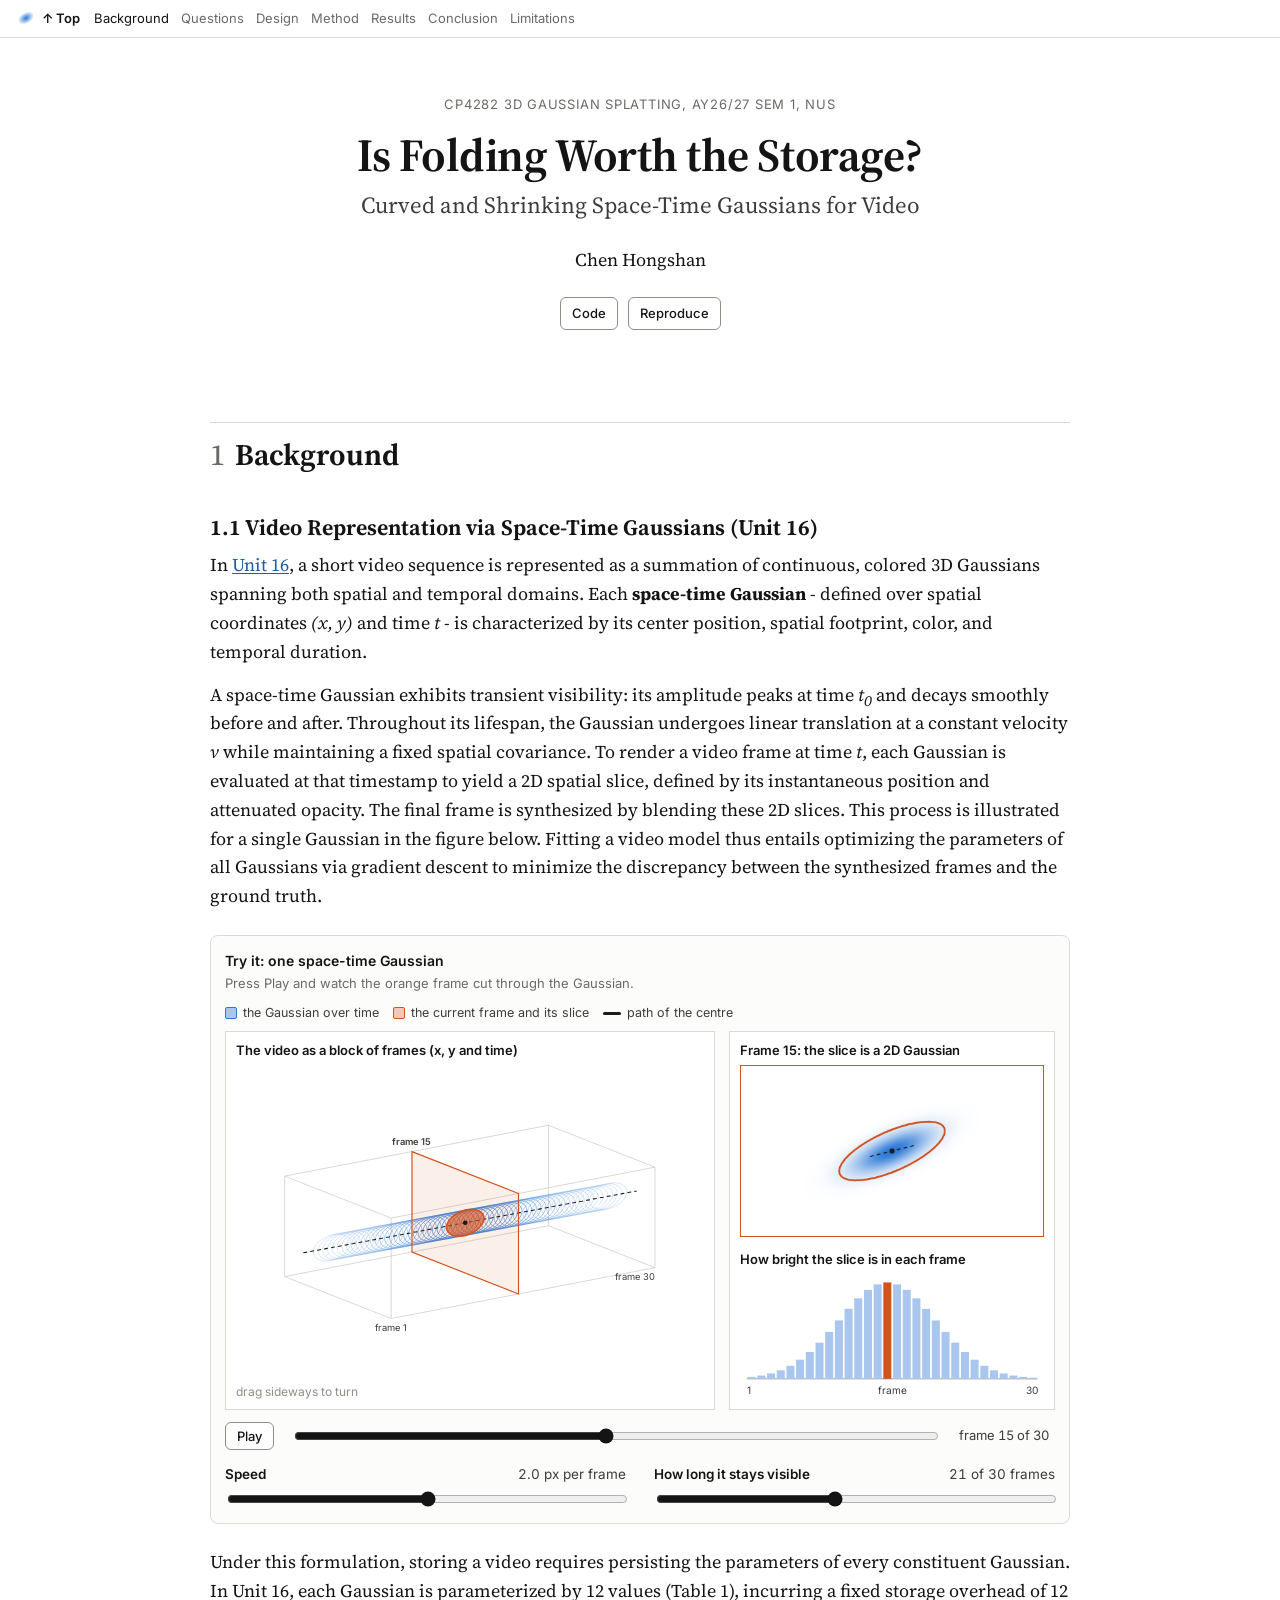
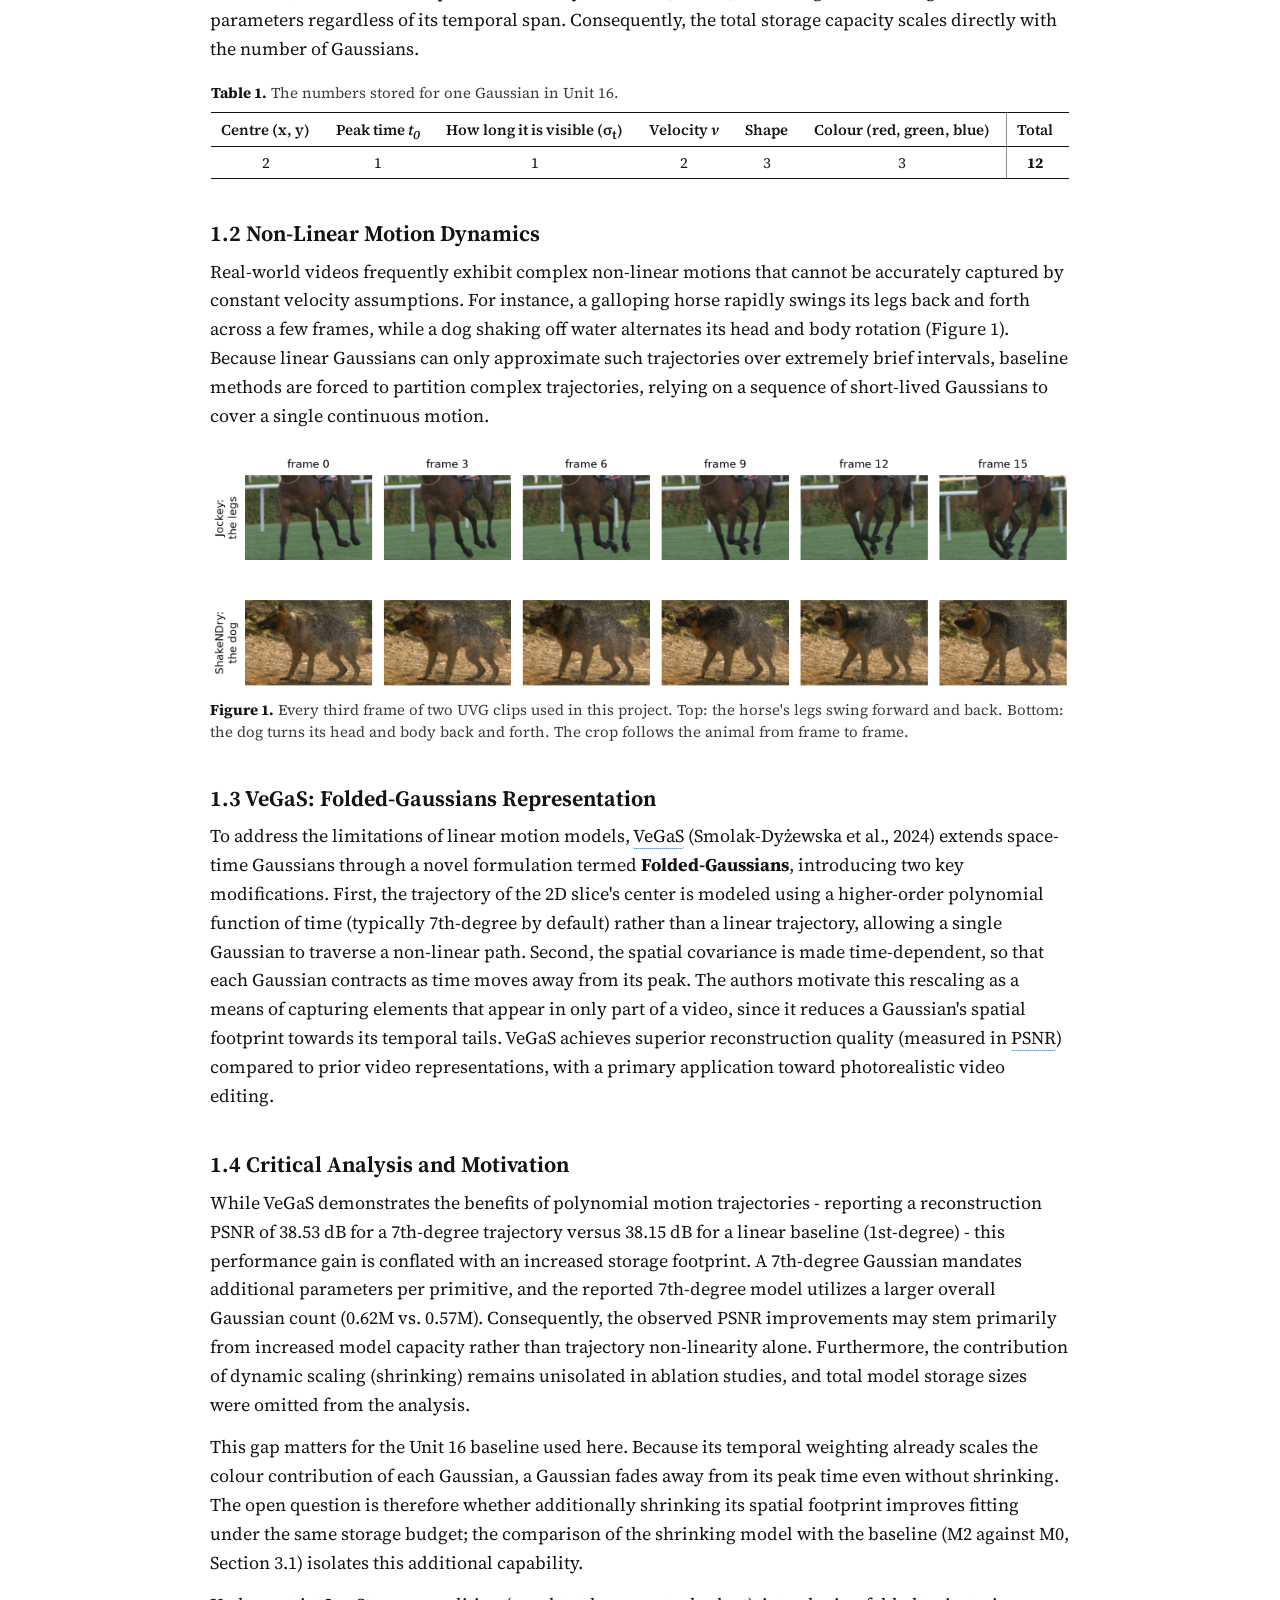
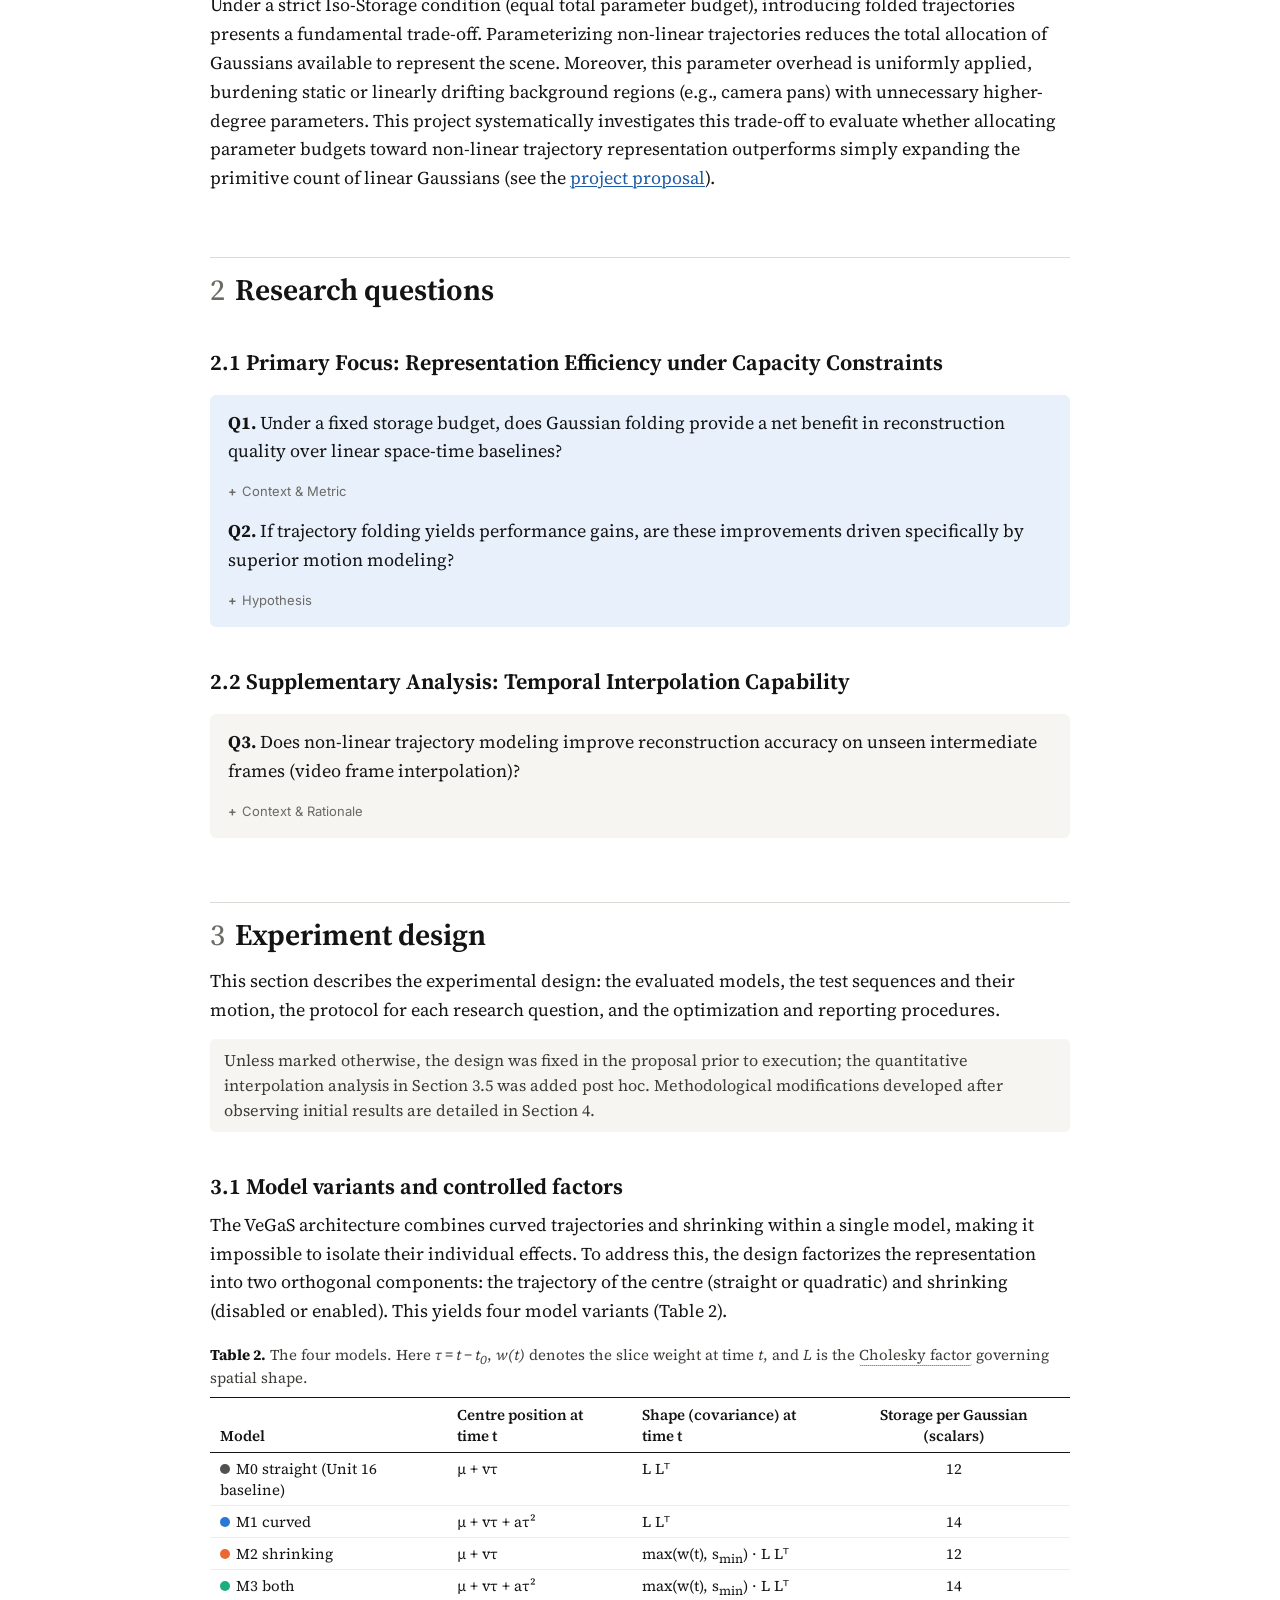
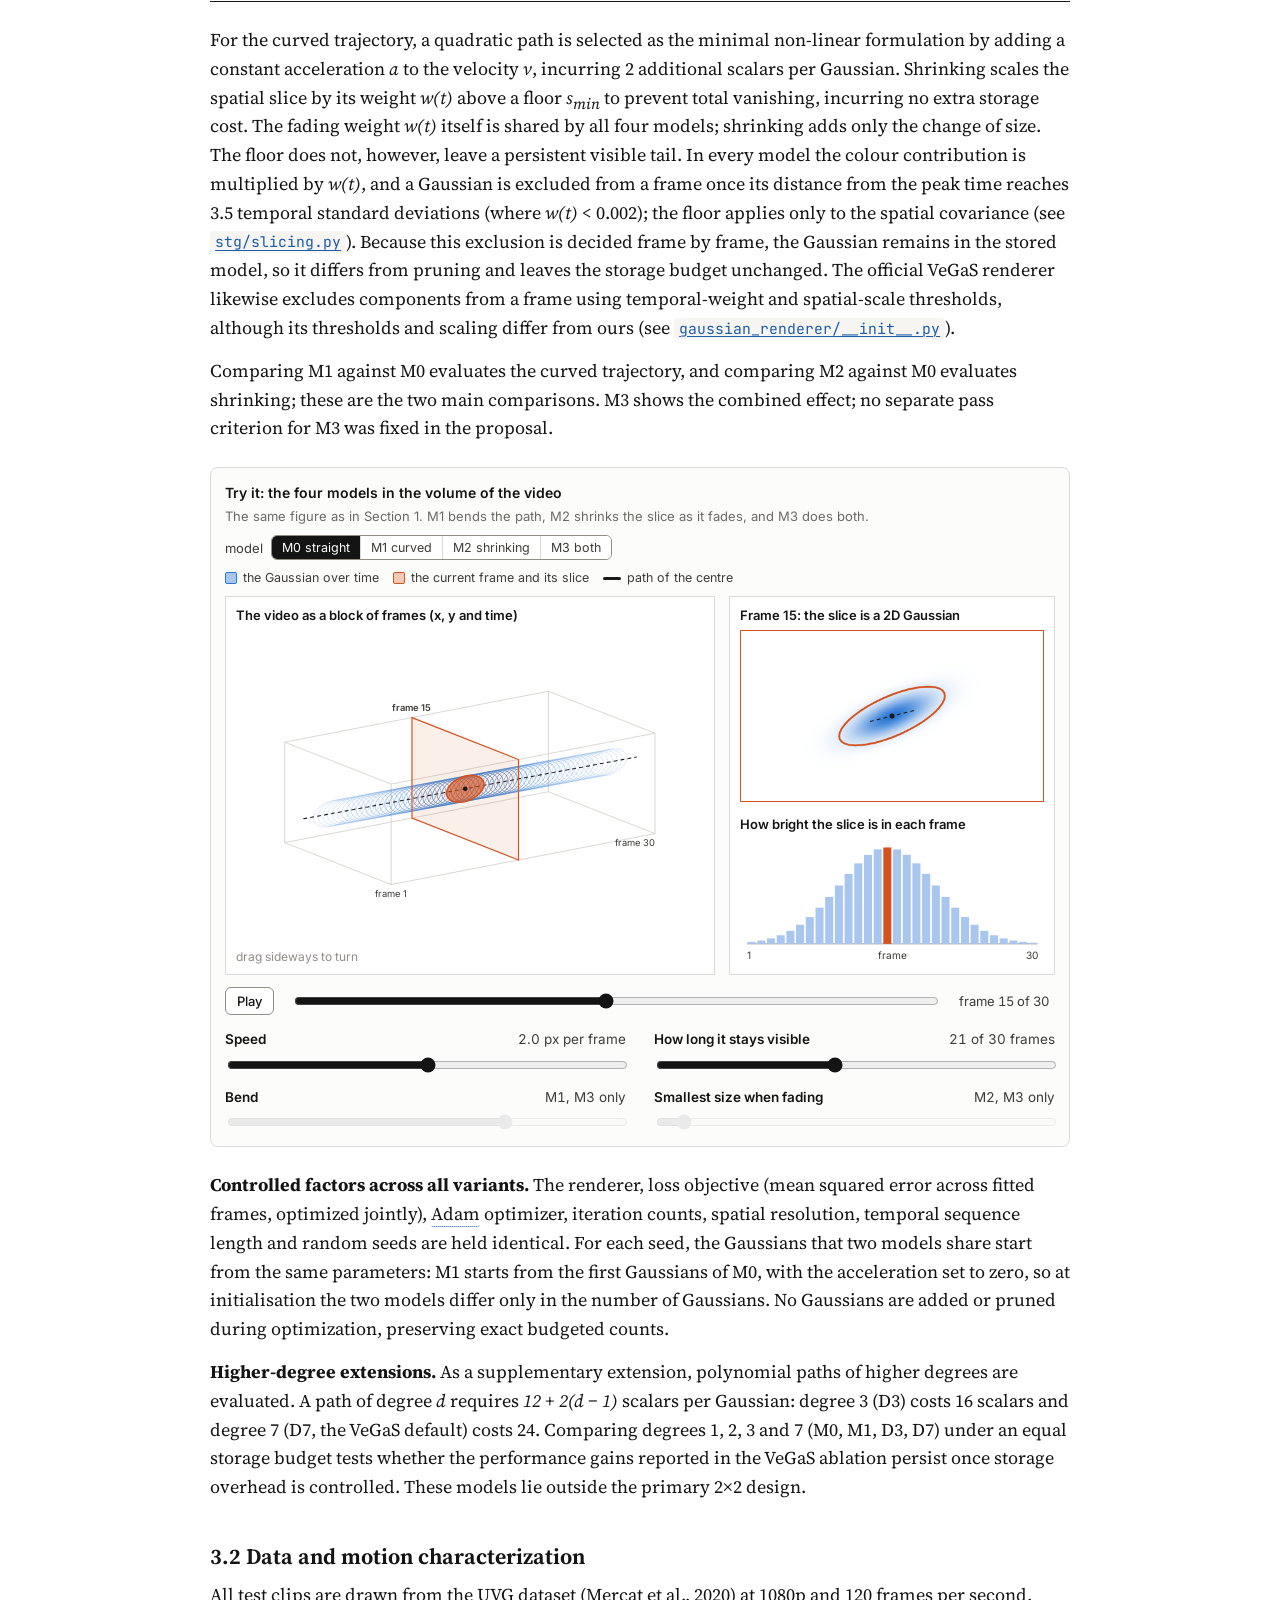
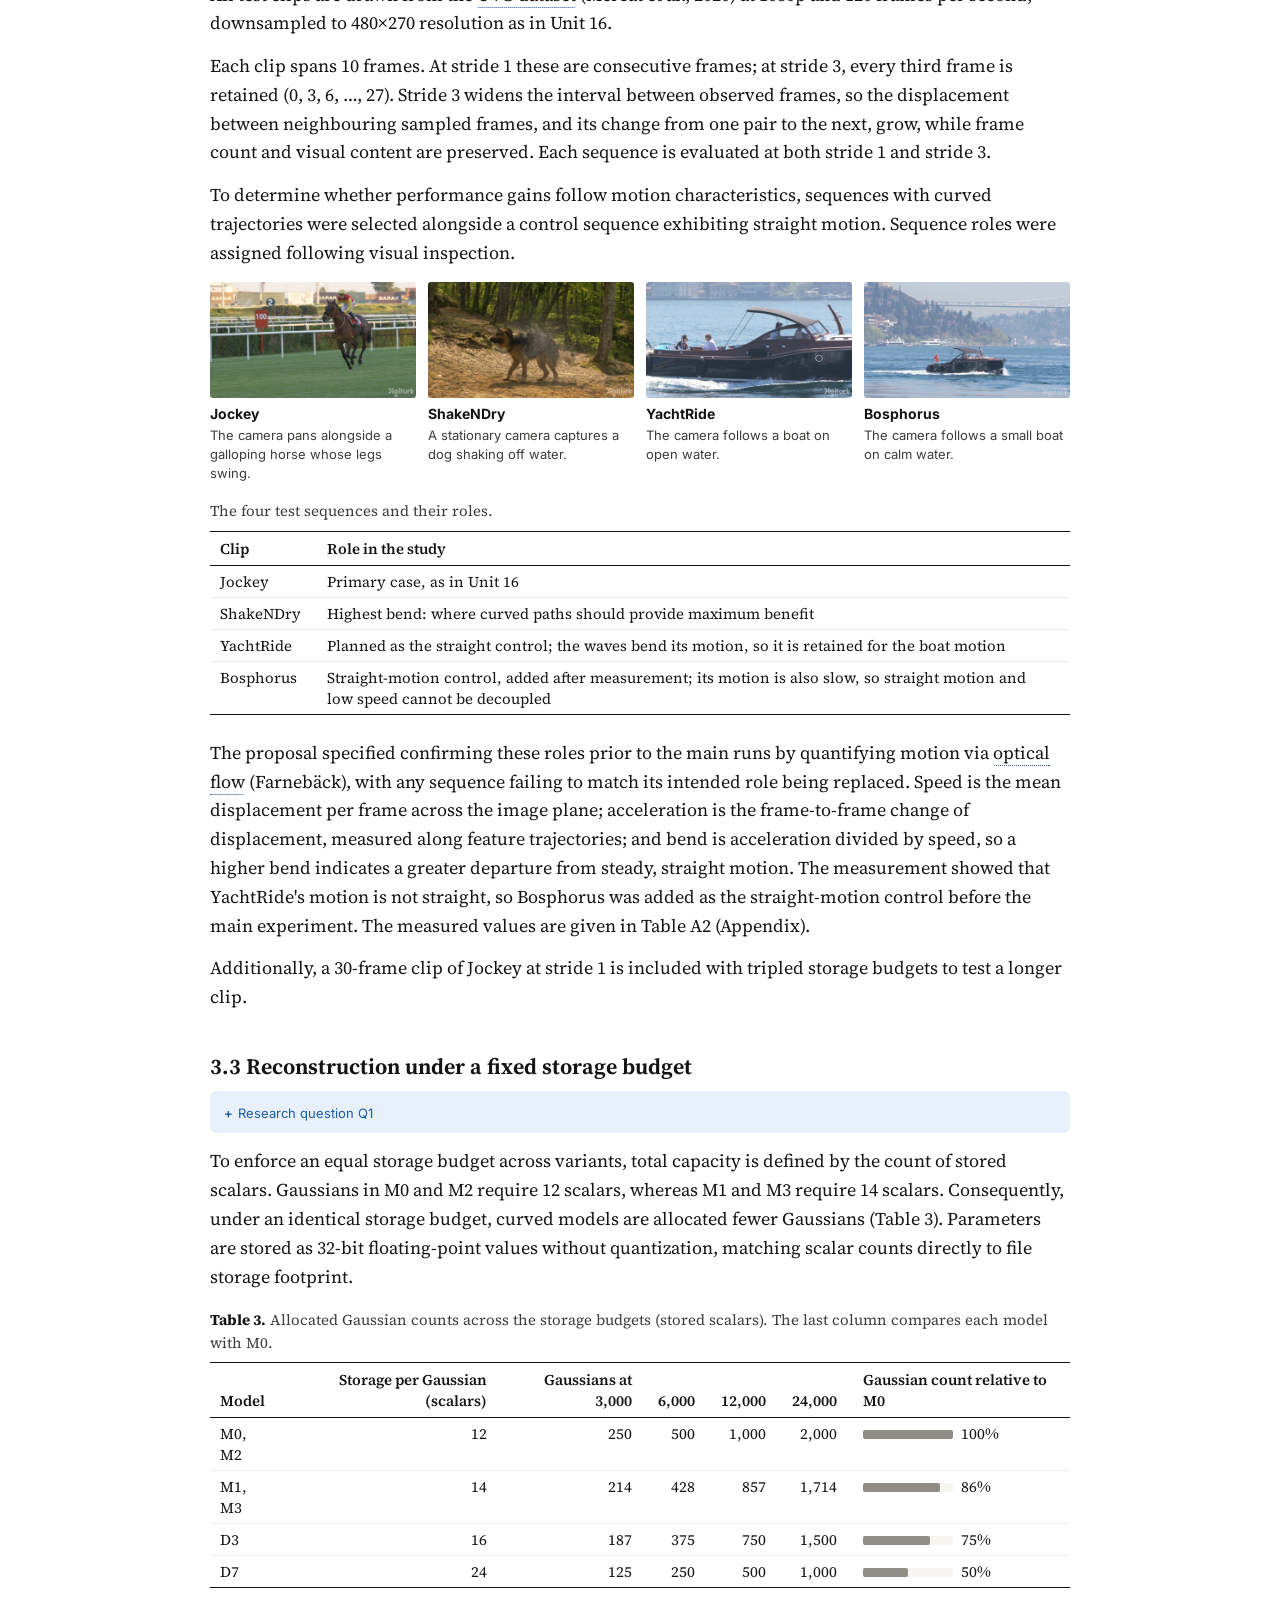
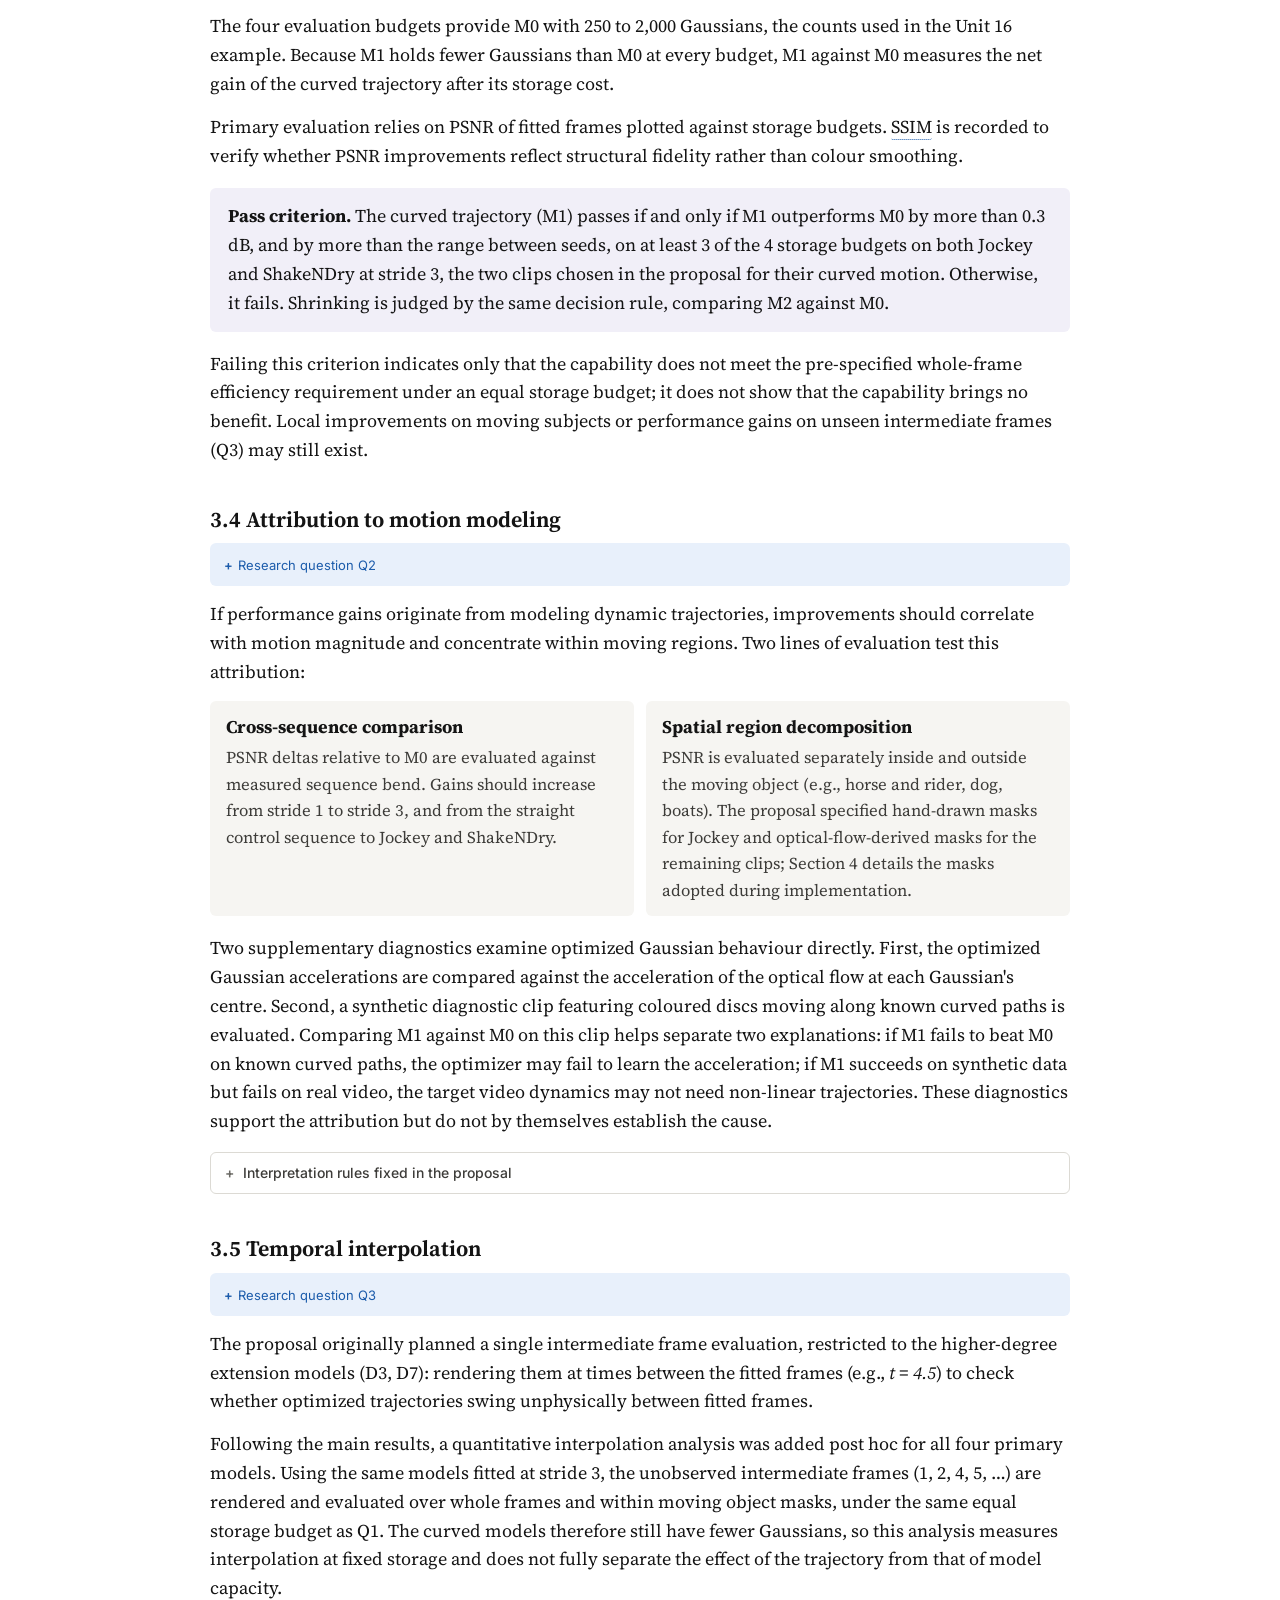
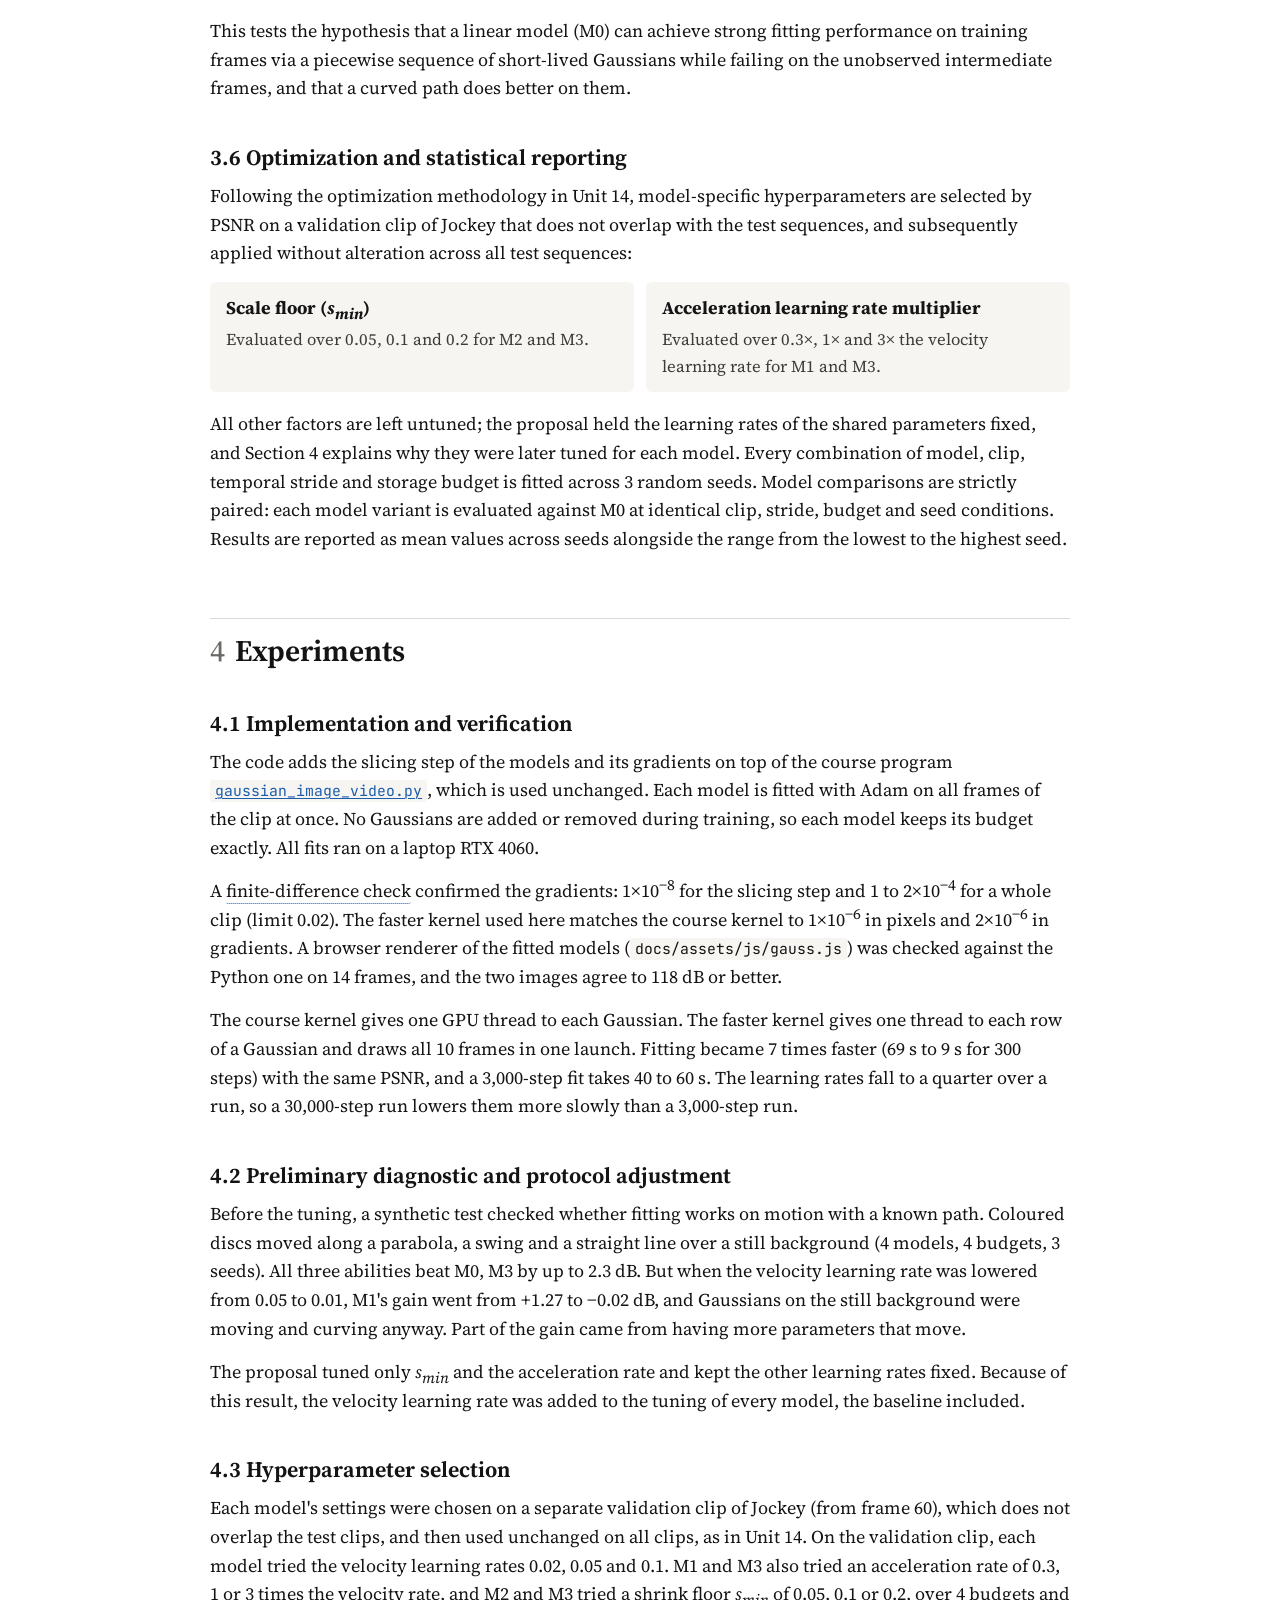
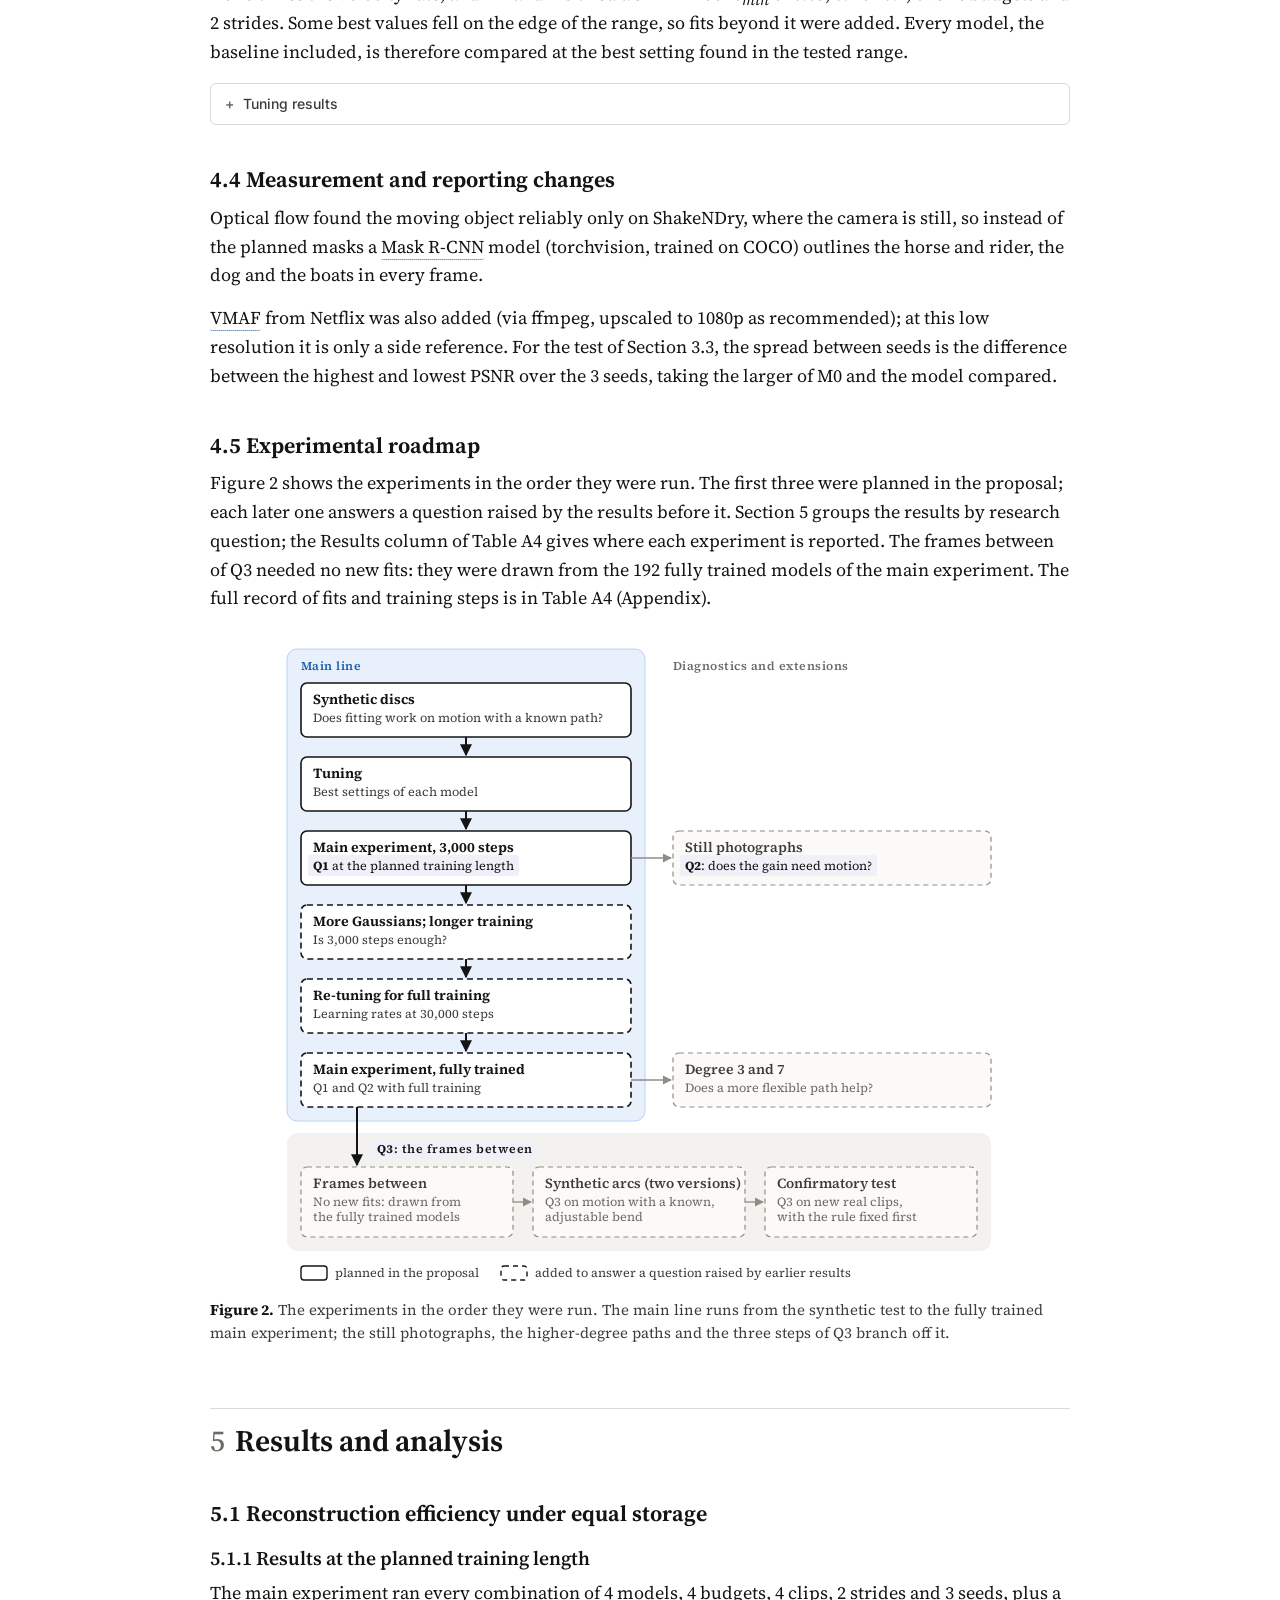
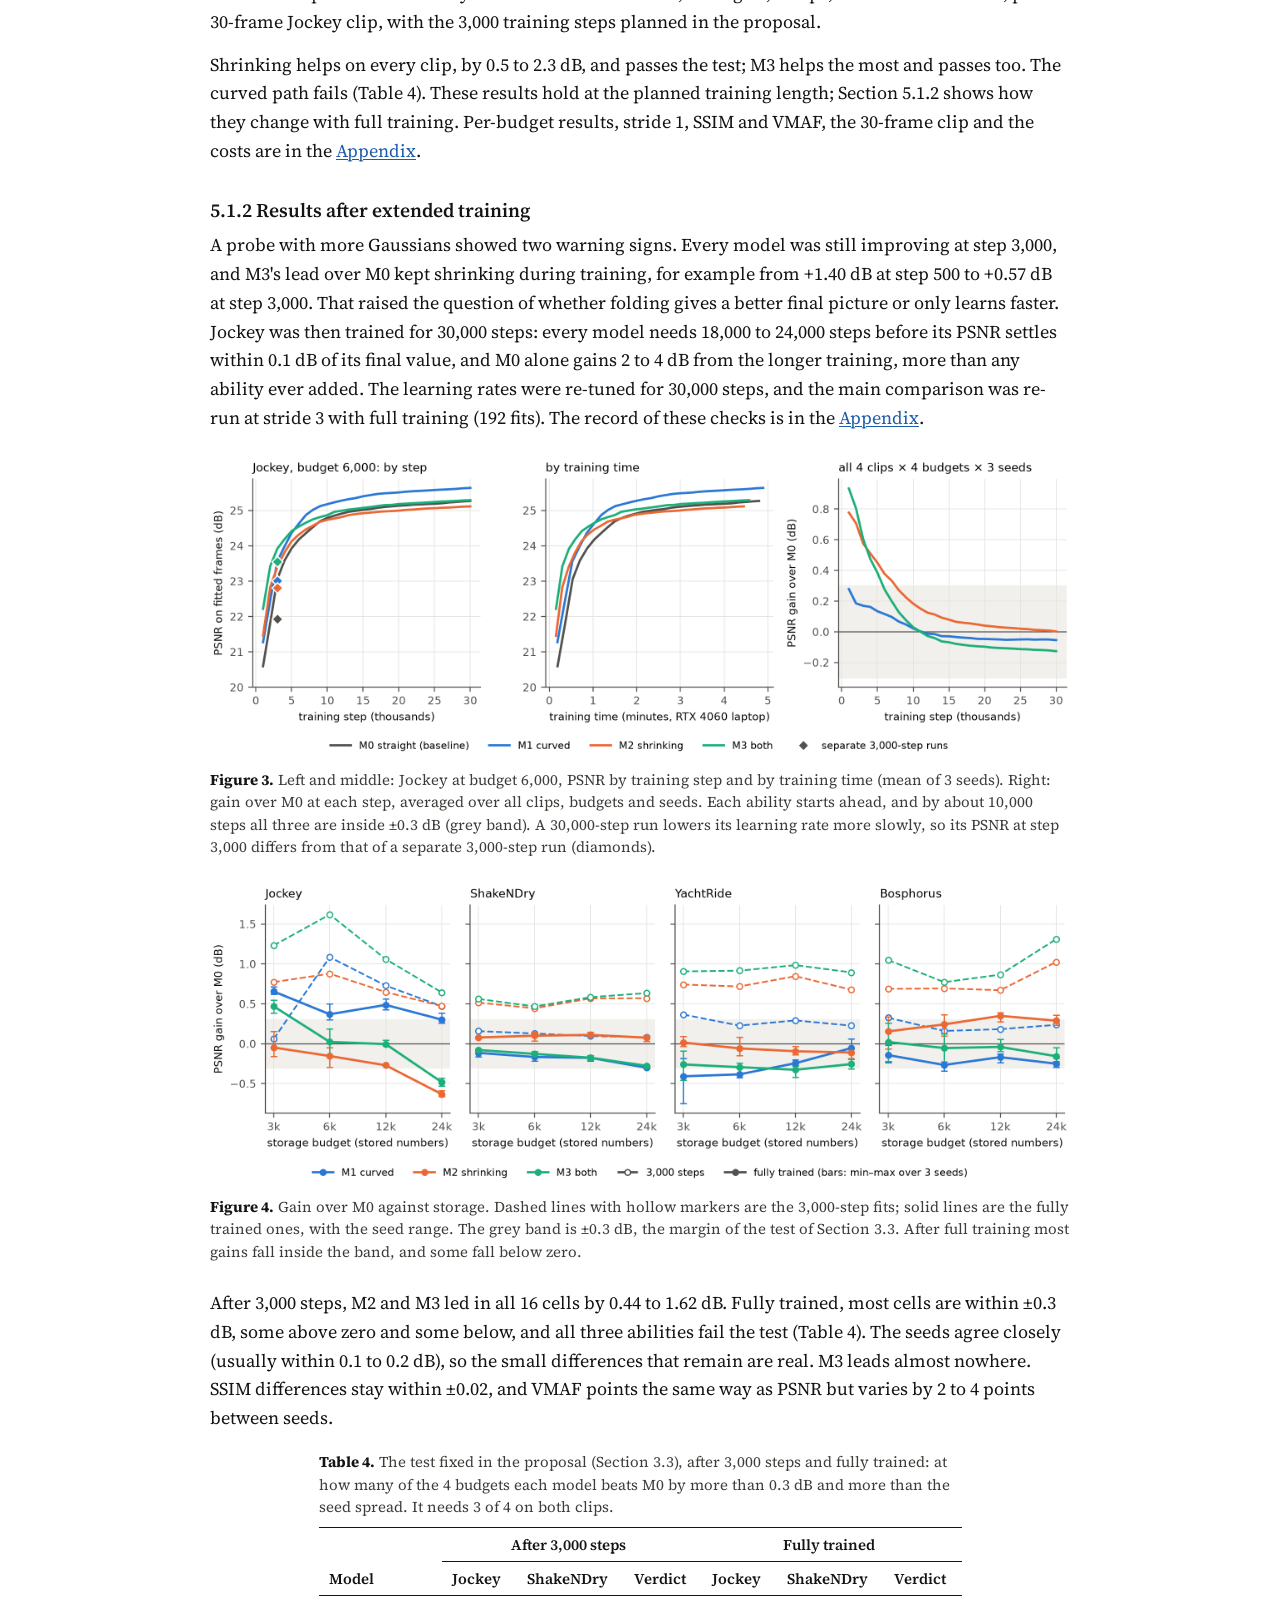
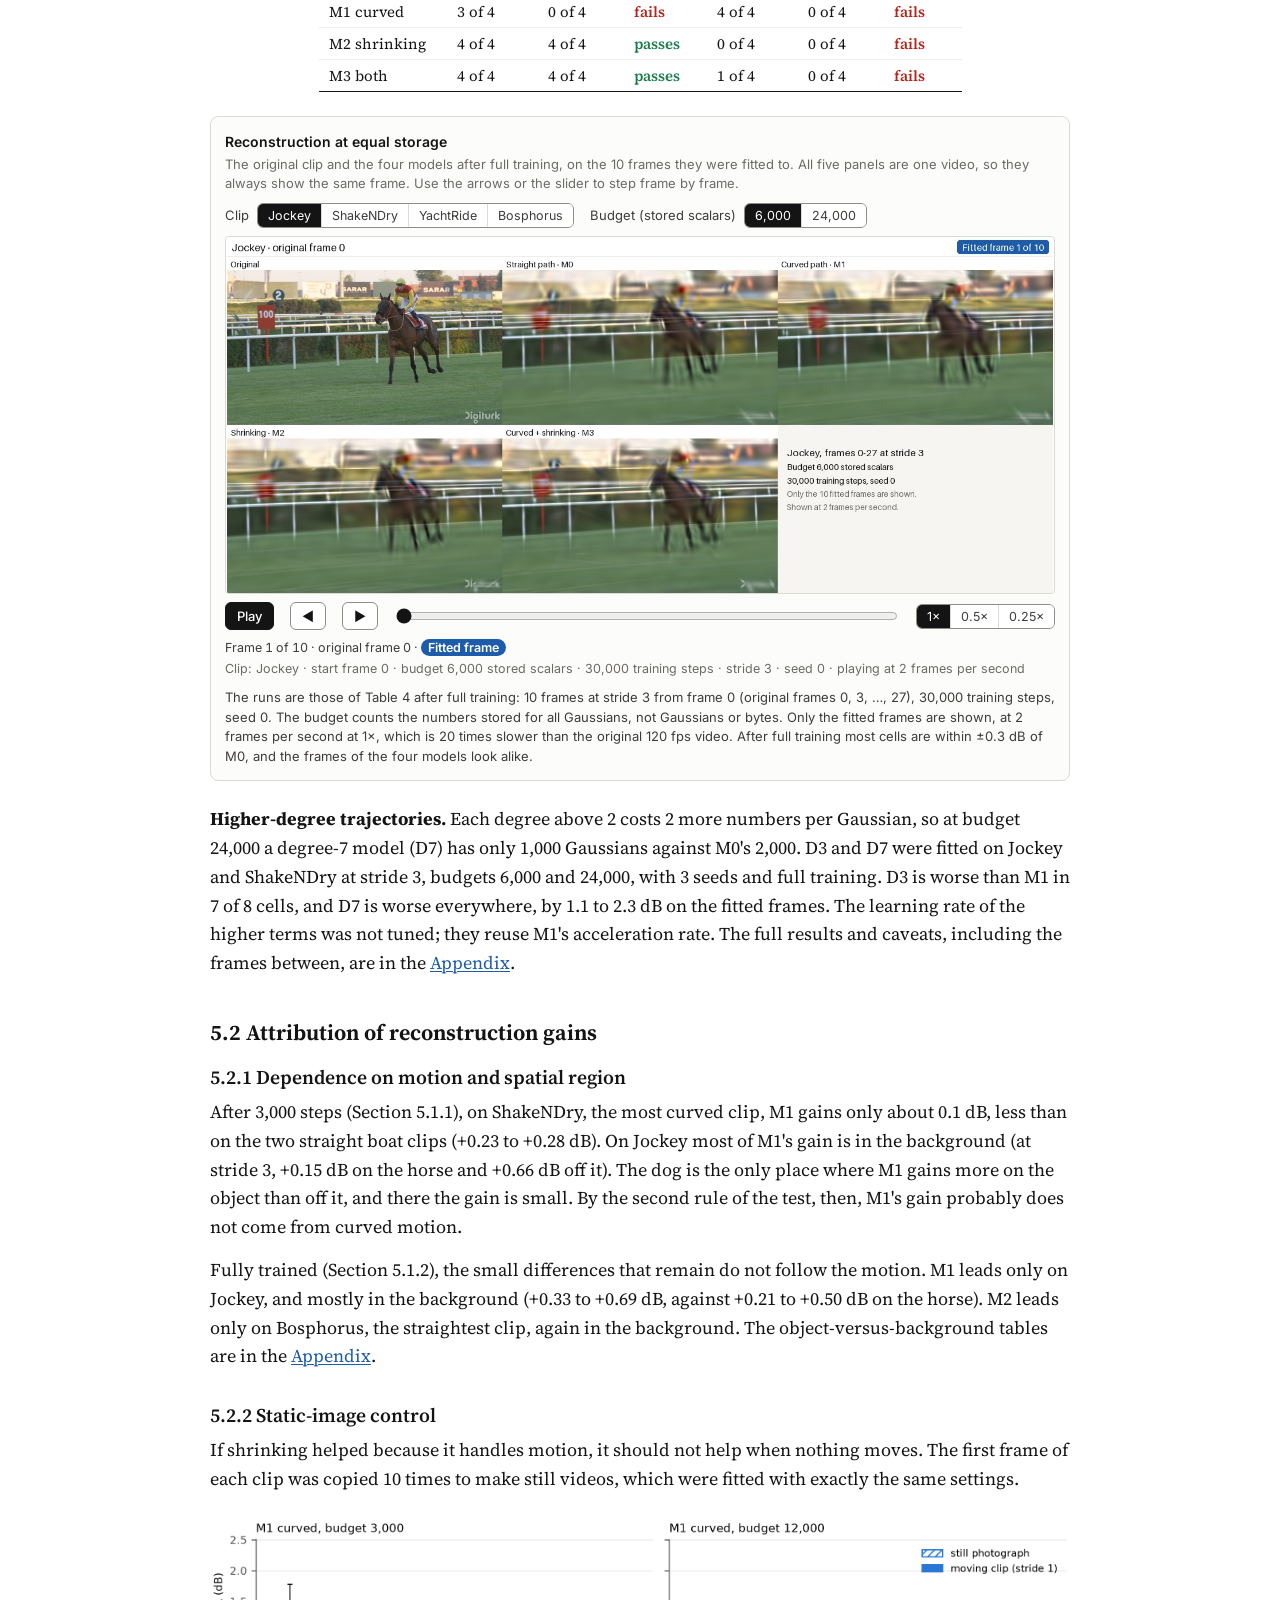
==== commit 7f412330: "Add reconstruction video examples to the website" ====
--- a/docs/index.html
+++ b/docs/index.html
@@ -340,6 +340,22 @@
 <tr><td>M3 both</td><td class="num">4 of 4</td><td class="num">4 of 4</td><td><span class="pass">passes</span></td><td class="num">1 of 4</td><td class="num">0 of 4</td><td><span class="fail">fails</span></td></tr>
 </tbody>
 </table></div>
+<div class="widget recon" id="v-equal" data-recon="equal" data-clip="Jockey">
+  <div class="wtitle">Reconstruction at equal storage</div>
+  <div class="whelp">The original clip and the four models after full training, on the 10 frames they were fitted to. All five panels are one video, so they always show the same frame. Use the arrows or the slider to step frame by frame.</div>
+  <div class="controls"><div class="control"><span class="clabel">Clip</span><div class="seg" data-key="clip" role="group" aria-label="Clip"><button data-value="Jockey" aria-pressed="true">Jockey</button><button data-value="ShakeNDry" aria-pressed="false">ShakeNDry</button><button data-value="YachtRide" aria-pressed="false">YachtRide</button><button data-value="Bosphorus" aria-pressed="false">Bosphorus</button></div></div><div class="control"><span class="clabel">Budget (stored scalars)</span><div class="seg" data-key="budget" role="group" aria-label="Budget (stored scalars)"><button data-value="6000" aria-pressed="true">6,000</button><button data-value="24000" aria-pressed="false">24,000</button></div></div></div>
+  <div class="recon-view"><video muted playsinline loop preload="none" disablepictureinpicture tabindex="0" width="1440" height="622" aria-label="Synchronised video of the original and the reconstructions"></video></div>
+  <div class="controls recon-bar">
+    <button class="btn primary r-play" disabled>Play</button>
+    <button class="btn r-prev" aria-label="Previous frame" title="Previous frame (←)" disabled>&#9664;</button>
+    <button class="btn r-next" aria-label="Next frame" title="Next frame (→)" disabled>&#9654;</button>
+    <input type="range" class="r-seek" min="0" max="9" step="1" value="0" aria-label="Frame" disabled>
+    <div class="seg r-speed" role="group" aria-label="Playback speed"><button data-rate="1" aria-pressed="true">1&times;</button><button data-rate="0.5" aria-pressed="false">0.5&times;</button><button data-rate="0.25" aria-pressed="false">0.25&times;</button></div>
+  </div>
+  <div class="status r-readout" aria-live="polite"></div>
+  <div class="r-meta"></div>
+  <p class="r-note">The runs are those of Table 4 after full training: 10 frames at stride 3 from frame 0 (original frames 0, 3, &hellip;, 27), 30,000 training steps, seed 0. The budget counts the numbers stored for all Gaussians, not Gaussians or bytes. Only the fitted frames are shown, at 2 frames per second at 1&times;, which is 20 times slower than the original 120 fps video. After full training most cells are within ±0.3 dB of M0, and the frames of the four models look alike.</p>
+</div>
 <p><b>Higher-degree trajectories.</b> Each degree above 2 costs 2 more numbers per Gaussian, so at budget 24,000 a degree-7 model (D7) has only 1,000 Gaussians against M0's 2,000. D3 and D7 were fitted on Jockey and ShakeNDry at stride 3, budgets 6,000 and 24,000, with 3 seeds and full training. D3 is worse than M1 in 7 of 8 cells, and D7 is worse everywhere, by 1.1 to 2.3 dB on the fitted frames. The learning rate of the higher terms was not tuned; they reuse M1's acceleration rate. The full results and caveats, including the frames between, are in the <a href="#app-degree">Appendix</a>.</p>
 
 <h3 data-nav="5.2 Attribution of gains">5.2 Attribution of reconstruction gains</h3>
@@ -369,6 +385,22 @@
   <figcaption><b>Figure 6.</b> The confirmatory test: M1 − M0 on the frames between, on the moving object (top) and over the whole frame (bottom), on the same scale, for the 12 cells (3 clips × 2 strides × 2 budgets). Dots are the mean of 3 seeds; bars show the range from the lowest to the highest seed, not a confidence interval. On the moving object, green cells have all 3 seeds above zero (9 of the 12) and red open cells do not; the whole frame (grey) is not part of the test.</figcaption>
 </figure>
 <p>On the moving object, M1 draws the frames between about 0.5 dB better than M0 on average; the cell means range from −0.1 to +0.9 dB, and 11 of the 12 are positive. In 9 of the 12 cells all three seeds are positive, which meets the threshold of 9 fixed in advance. Over the whole frame there is no consistent gain (−1.04 to +0.48 dB): M1 draws the horse and the dog a little better between frames and the moving background a little worse, so under the proposal's rule the gain is local. The fitted frames show no gain either (Section 5.1.2). The predicted larger gain at stride 5 did not appear (+0.49 dB at stride 5 against +0.47 dB at stride 3).</p>
+<div class="widget recon" id="v-confirm" data-recon="confirm" data-clip="Jockey">
+  <div class="wtitle">Real-video interpolation examples</div>
+  <div class="whelp">The original, M0 and M1 from the confirmatory test on every frame from the first fitted frame to the last: the fitted frames and the unseen frames between them, labelled in the banner. The lower row enlarges the same fixed region in every panel.</div>
+  <div class="controls"><div class="control"><span class="clabel">Clip</span><div class="seg" data-key="clip" role="group" aria-label="Clip"><button data-value="Jockey" aria-pressed="true">Jockey, from frame 120</button><button data-value="ShakeNDry" aria-pressed="false">ShakeNDry, from frame 30</button></div></div><div class="control"><span class="clabel">Budget (stored scalars)</span><div class="seg" data-key="budget" role="group" aria-label="Budget (stored scalars)"><button data-value="6000" aria-pressed="true">6,000</button><button data-value="24000" aria-pressed="false">24,000</button></div></div></div>
+  <div class="recon-view"><video muted playsinline loop preload="none" disablepictureinpicture tabindex="0" width="1440" height="622" aria-label="Synchronised video of the original and the reconstructions"></video></div>
+  <div class="controls recon-bar">
+    <button class="btn primary r-play" disabled>Play</button>
+    <button class="btn r-prev" aria-label="Previous frame" title="Previous frame (←)" disabled>&#9664;</button>
+    <button class="btn r-next" aria-label="Next frame" title="Next frame (→)" disabled>&#9654;</button>
+    <input type="range" class="r-seek" min="0" max="27" step="1" value="0" aria-label="Frame" disabled>
+    <div class="seg r-speed" role="group" aria-label="Playback speed"><button data-rate="1" aria-pressed="true">1&times;</button><button data-rate="0.5" aria-pressed="false">0.5&times;</button><button data-rate="0.25" aria-pressed="false">0.25&times;</button></div>
+  </div>
+  <div class="status r-readout" aria-live="polite"></div>
+  <div class="r-meta"></div>
+  <p class="r-note">The runs are the stride-3 runs of Figure 6 (30,000 training steps, seed 0); each clip has 10 fitted frames, so 28 original frames from the first to the last. An unseen frame is drawn by the model itself at its own time: original frame <i>s</i> + 3<i>k</i> + <i>j</i> of a clip starting at frame <i>s</i> is rendered at clip time <i>k</i> + <i>j</i>/3. No frames are blended or interpolated by the player. The enlarged region is 240 &times; 135 pixels, scaled 2&times; with no smoothing: the horse's legs (x 240&ndash;479, y 135&ndash;269) and the dog (x 110&ndash;349, y 103&ndash;237). Played at 6 frames per second at 1&times;, 20 times slower than the original 120 fps video. The gain on the moving object is small (about 0.5 dB on average) and may be hard to see at this size; Figure 6 gives the measured values.</p>
+</div>
 <p>The paths of the Gaussians give no direct support for this gain: on the dog, M1's Gaussians bend the right way about as often as chance, and their path errors are as large as the error of the optical-flow measurement (<a href="#app-dogpaths">Appendix</a>). Because flow tracking limits this check, the controlled test below uses a clip whose path is known.</p>
 
 <h4>5.3.2 Controlled motion test</h4>
@@ -377,6 +409,22 @@
   <img src="figures/arc_motion.gif" alt="The five synthetic clips played frame by frame: the striped ball moves along arcs that turn by 0, 90, 180, 270 and 360 degrees">
   <figcaption><b>Figure 7.</b> The five synthetic clips, played frame by frame (frames 0 to 27, all panels at the same pixel scale). The ball and its stripes are drawn by the code that generates the clips; for display, they are shown over a light background instead of the clips' own. The grey line is the true path of the ball's centre, and the blue dots mark the fitted frames (0, 3, …, 27), and a dot is ringed when the ball reaches it. The timeline below the panels shows the current frame, with the fitted frames in blue; the frames in between are never fitted. The ball (radius 8 pixels) moves 3 pixels per frame, so 9 pixels between fitted frames.</figcaption>
 </figure>
+<div class="widget recon" id="v-arcs" data-recon="arcs">
+  <div class="wtitle">Synthetic reconstruction comparison</div>
+  <div class="whelp">What M0 and M1 actually draw on the straight path (0&deg;, top) and the full turn (360&deg;, bottom), on all frames: the fitted frames and the unseen frames between them, labelled in the banner.</div>
+  <div class="controls"><div class="control"><span class="clabel">Budget (stored scalars)</span><div class="seg" data-key="budget" role="group" aria-label="Budget (stored scalars)"><button data-value="6000" aria-pressed="true">6,000</button><button data-value="24000" aria-pressed="false">24,000</button></div></div></div>
+  <div class="recon-view"><video muted playsinline loop preload="none" disablepictureinpicture tabindex="0" width="1440" height="622" aria-label="Synchronised video of the original and the reconstructions"></video></div>
+  <div class="controls recon-bar">
+    <button class="btn primary r-play" disabled>Play</button>
+    <button class="btn r-prev" aria-label="Previous frame" title="Previous frame (←)" disabled>&#9664;</button>
+    <button class="btn r-next" aria-label="Next frame" title="Next frame (→)" disabled>&#9654;</button>
+    <input type="range" class="r-seek" min="0" max="27" step="1" value="0" aria-label="Frame" disabled>
+    <div class="seg r-speed" role="group" aria-label="Playback speed"><button data-rate="1" aria-pressed="true">1&times;</button><button data-rate="0.5" aria-pressed="false">0.5&times;</button><button data-rate="0.25" aria-pressed="false">0.25&times;</button></div>
+  </div>
+  <div class="status r-readout" aria-live="polite"></div>
+  <div class="r-meta"></div>
+  <p class="r-note">The runs are those of Figure 8 for 0&deg; and 360&deg; (the slow arcs, 30,000 training steps, seed 0), fitted to frames 0, 3, &hellip;, 27. The original is drawn by the code that generates the clips, on the clips' own background; an unseen frame <i>f</i> is rendered by the model at clip time <i>f</i>/3. Each panel shows the same 160 &times; 90-pixel box around the path, scaled 3&times; with no smoothing. Played at 6 frames per second at 1&times;.</p>
+</div>
 <figure class="w-90" data-short="Gain against the bend of the arc">
   <img src="figures/arc.png" alt="Gain of M1 over M0 on the ball against the bend of the path">
   <figcaption><b>Figure 8.</b> M1 against M0 on the ball, by how far the path turns, with the seed range. On the fitted frames (left) the gain stays near 1 dB at every bend. On the frames between (right) it rises from about 0 on a straight line to about 9 dB for a full turn.</figcaption>
@@ -768,5 +816,6 @@
 </footer>
 
 <script type="module" src="assets/js/main.js?v=20261107k"></script>
+<script src="assets/js/recon.js?v=20261113b" defer></script>
 </body>
 </html>
--- a/docs/assets/style.css
+++ b/docs/assets/style.css
@@ -445,3 +445,17 @@
 figure.roadmap .rm-hl { fill: var(--ink); }
 figure.roadmap .rm-qtag { font-weight: 700; }
 figure.roadmap .rm-hl-bg { fill: #f1eff8; }
+
+/* ---- reconstruction videos (assets/js/recon.js) ---- */
+.recon .controls { gap: 8px 16px; }
+.recon-view video { width: 100%; height: auto; display: block; background: #fff; border: 1px solid var(--rule); border-radius: 4px; cursor: pointer; }
+.recon-view video:focus-visible { outline: 2px solid var(--accent); outline-offset: 2px; }
+.recon-bar .btn:disabled { opacity: 0.5; cursor: not-allowed; }
+.recon-bar .r-seek { flex: 1 1 180px; width: auto; min-width: 120px; }
+.recon .r-readout { color: var(--ink-2); font-variant-numeric: tabular-nums; }
+.recon .r-kind { font-weight: 600; padding: 1px 7px; border-radius: 10px; color: #fff; }
+.recon .r-kind.fitted { background: #1c5cab; }
+.recon .r-kind.unseen { background: #b3540e; }
+.recon .r-meta { font-size: 12.5px; color: var(--muted); margin-top: 2px; line-height: 1.45; }
+.recon .r-note { font-family: var(--sans); font-size: 13px; color: var(--ink-2); line-height: 1.5; margin: 10px 0 0; }
+@media (max-width: 600px) { .recon .seg button { padding: 4px 8px; } .recon .control { flex-wrap: wrap; } }
